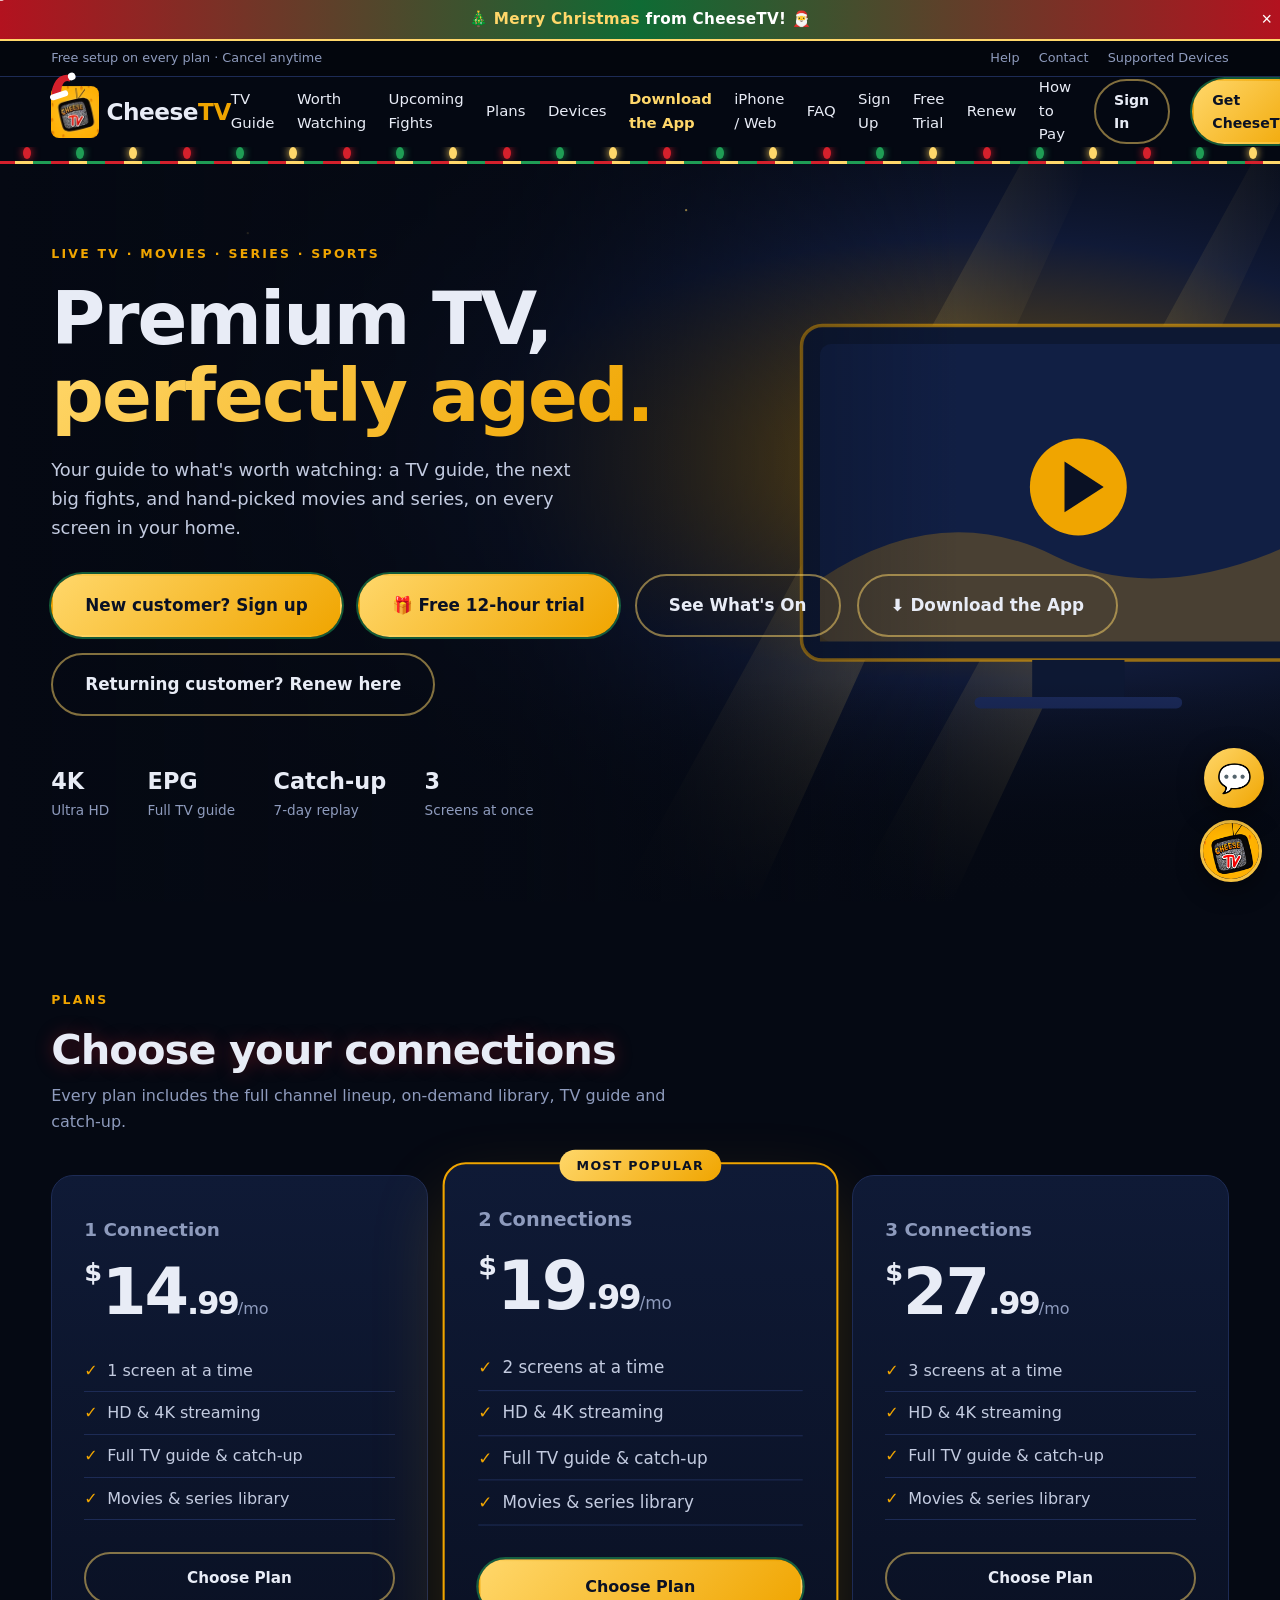
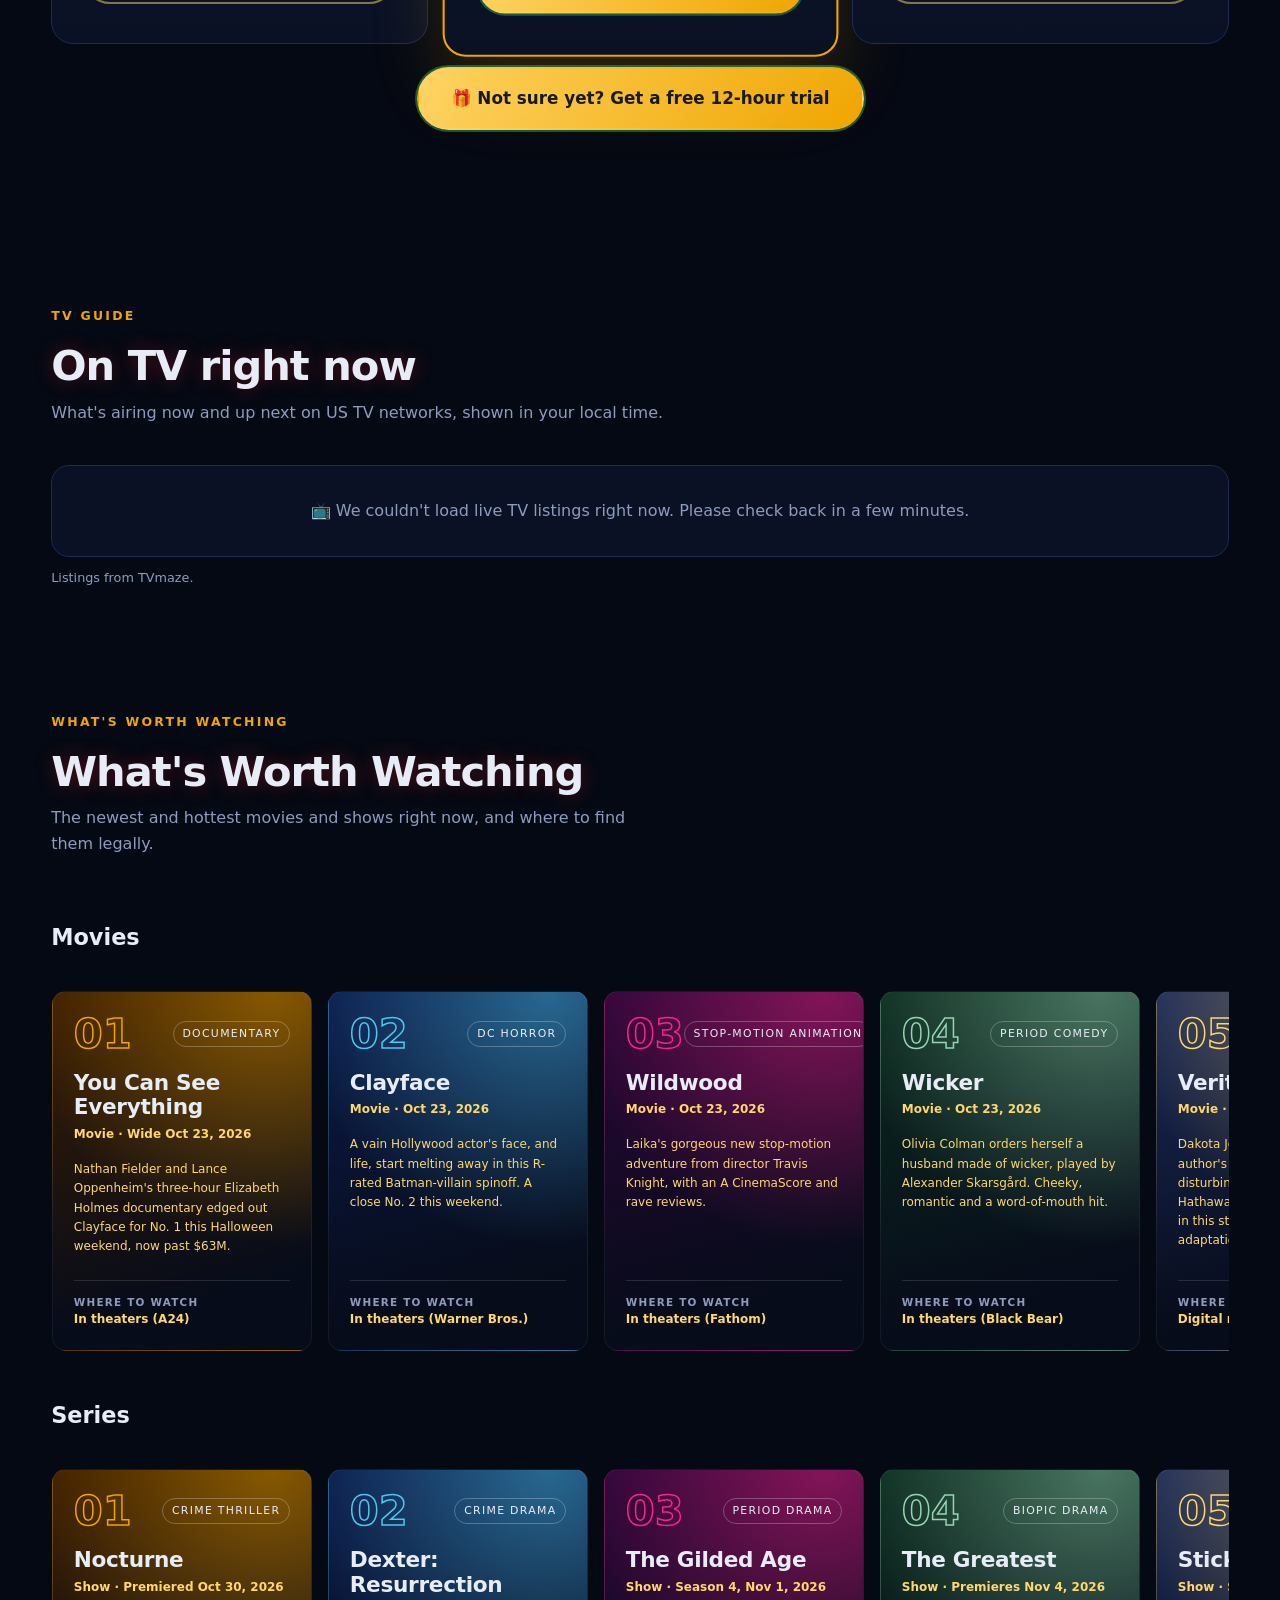
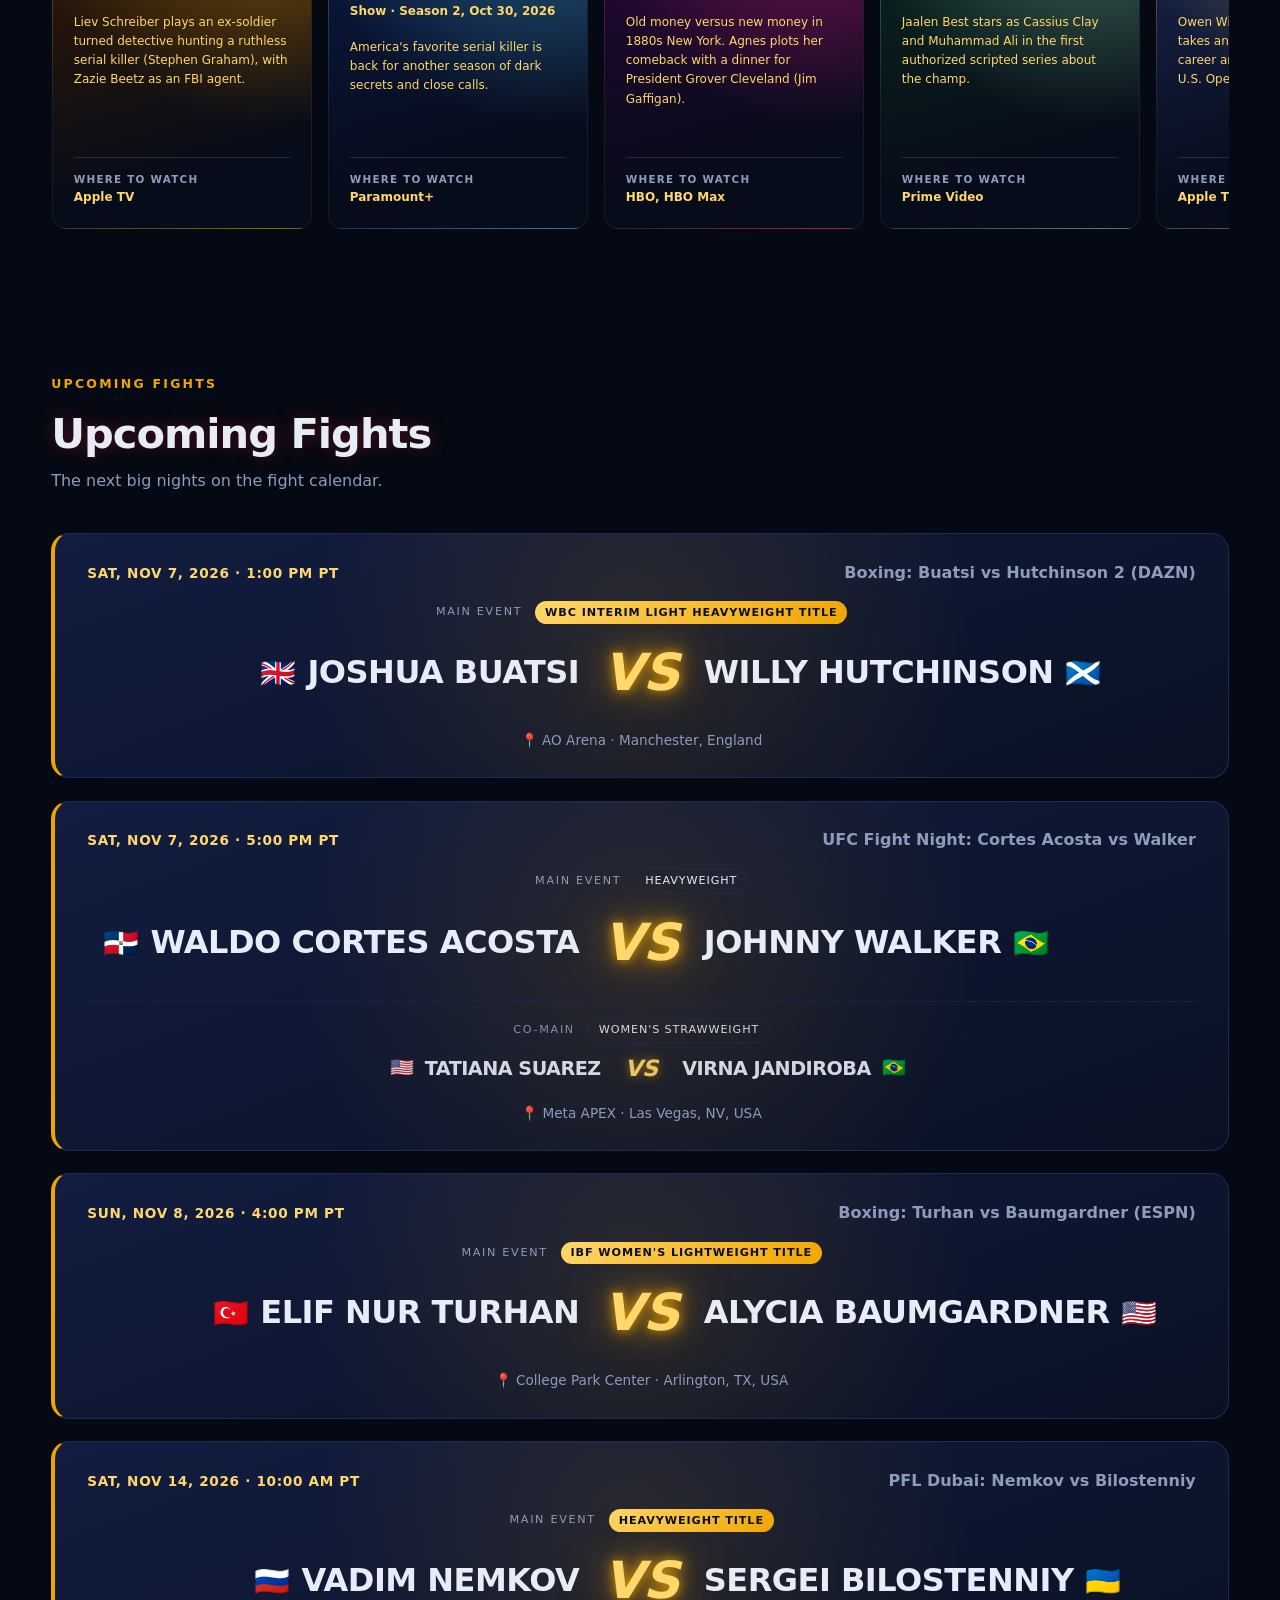
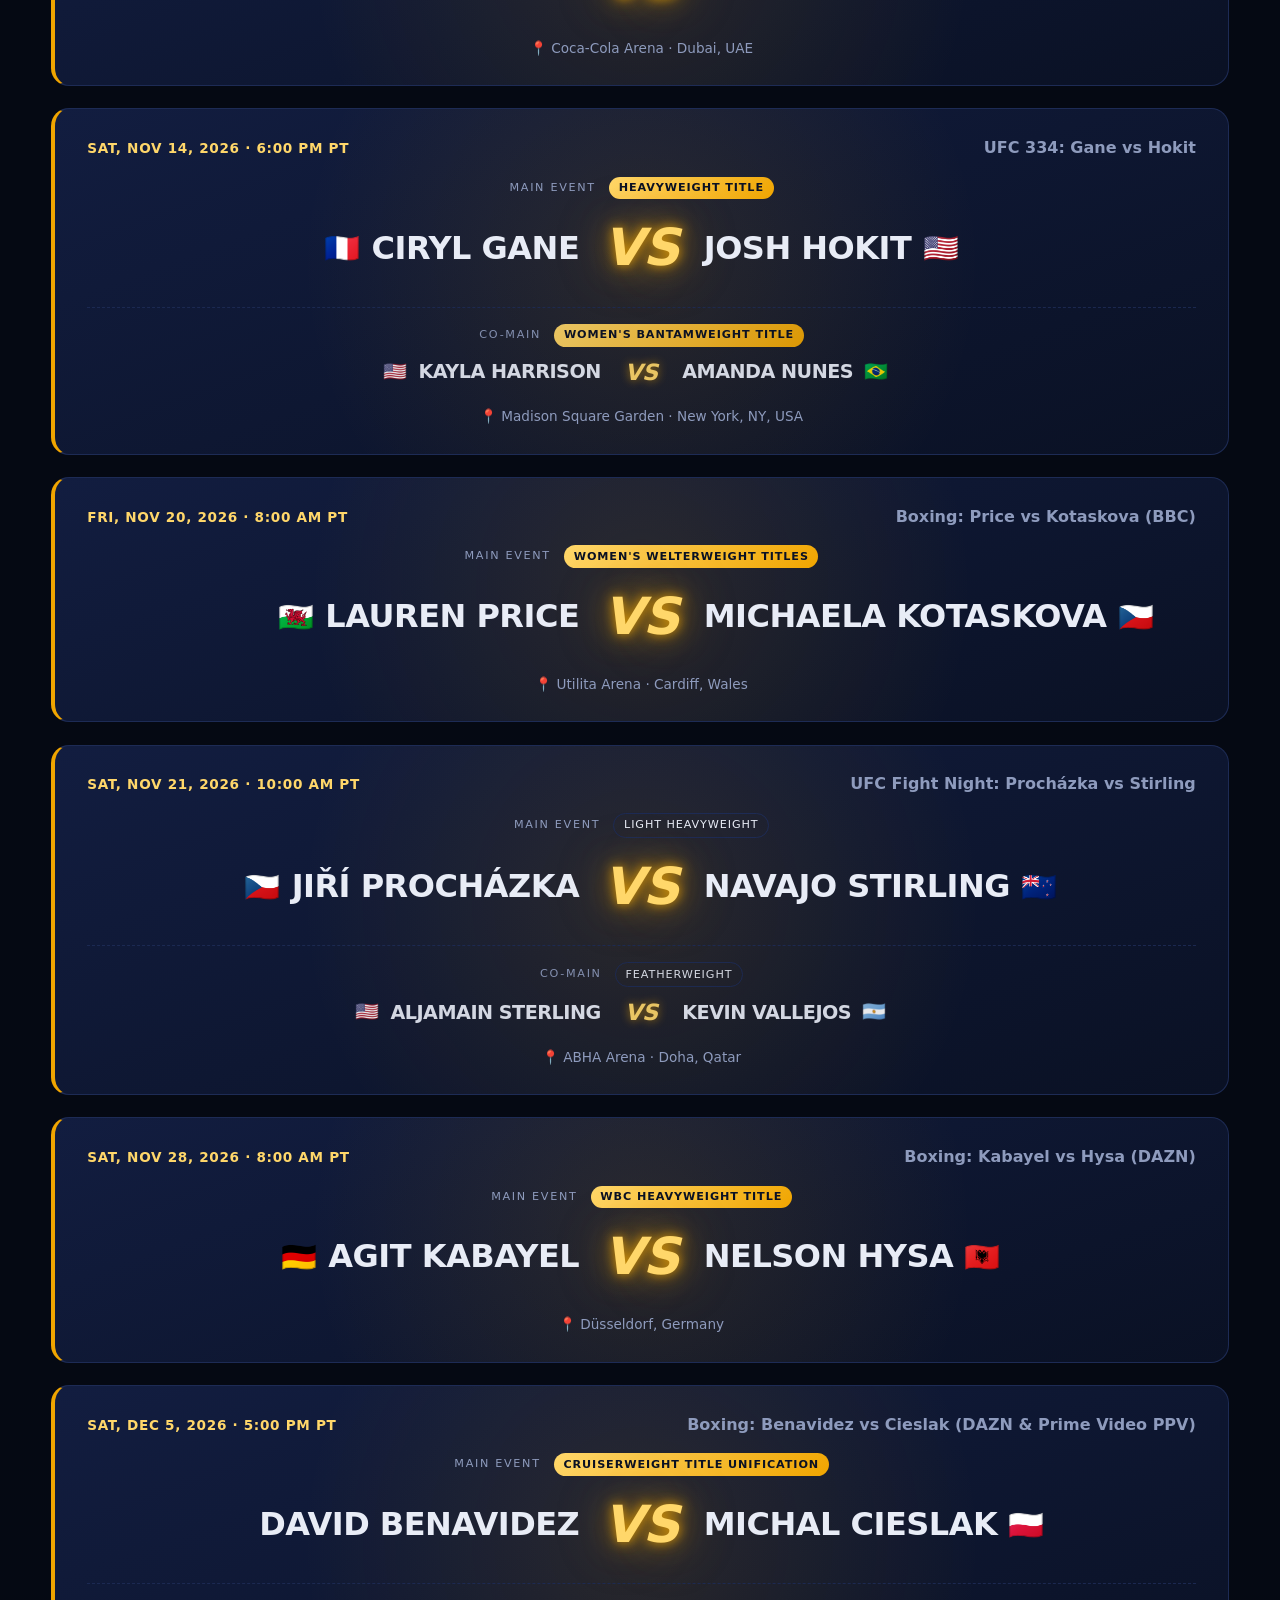
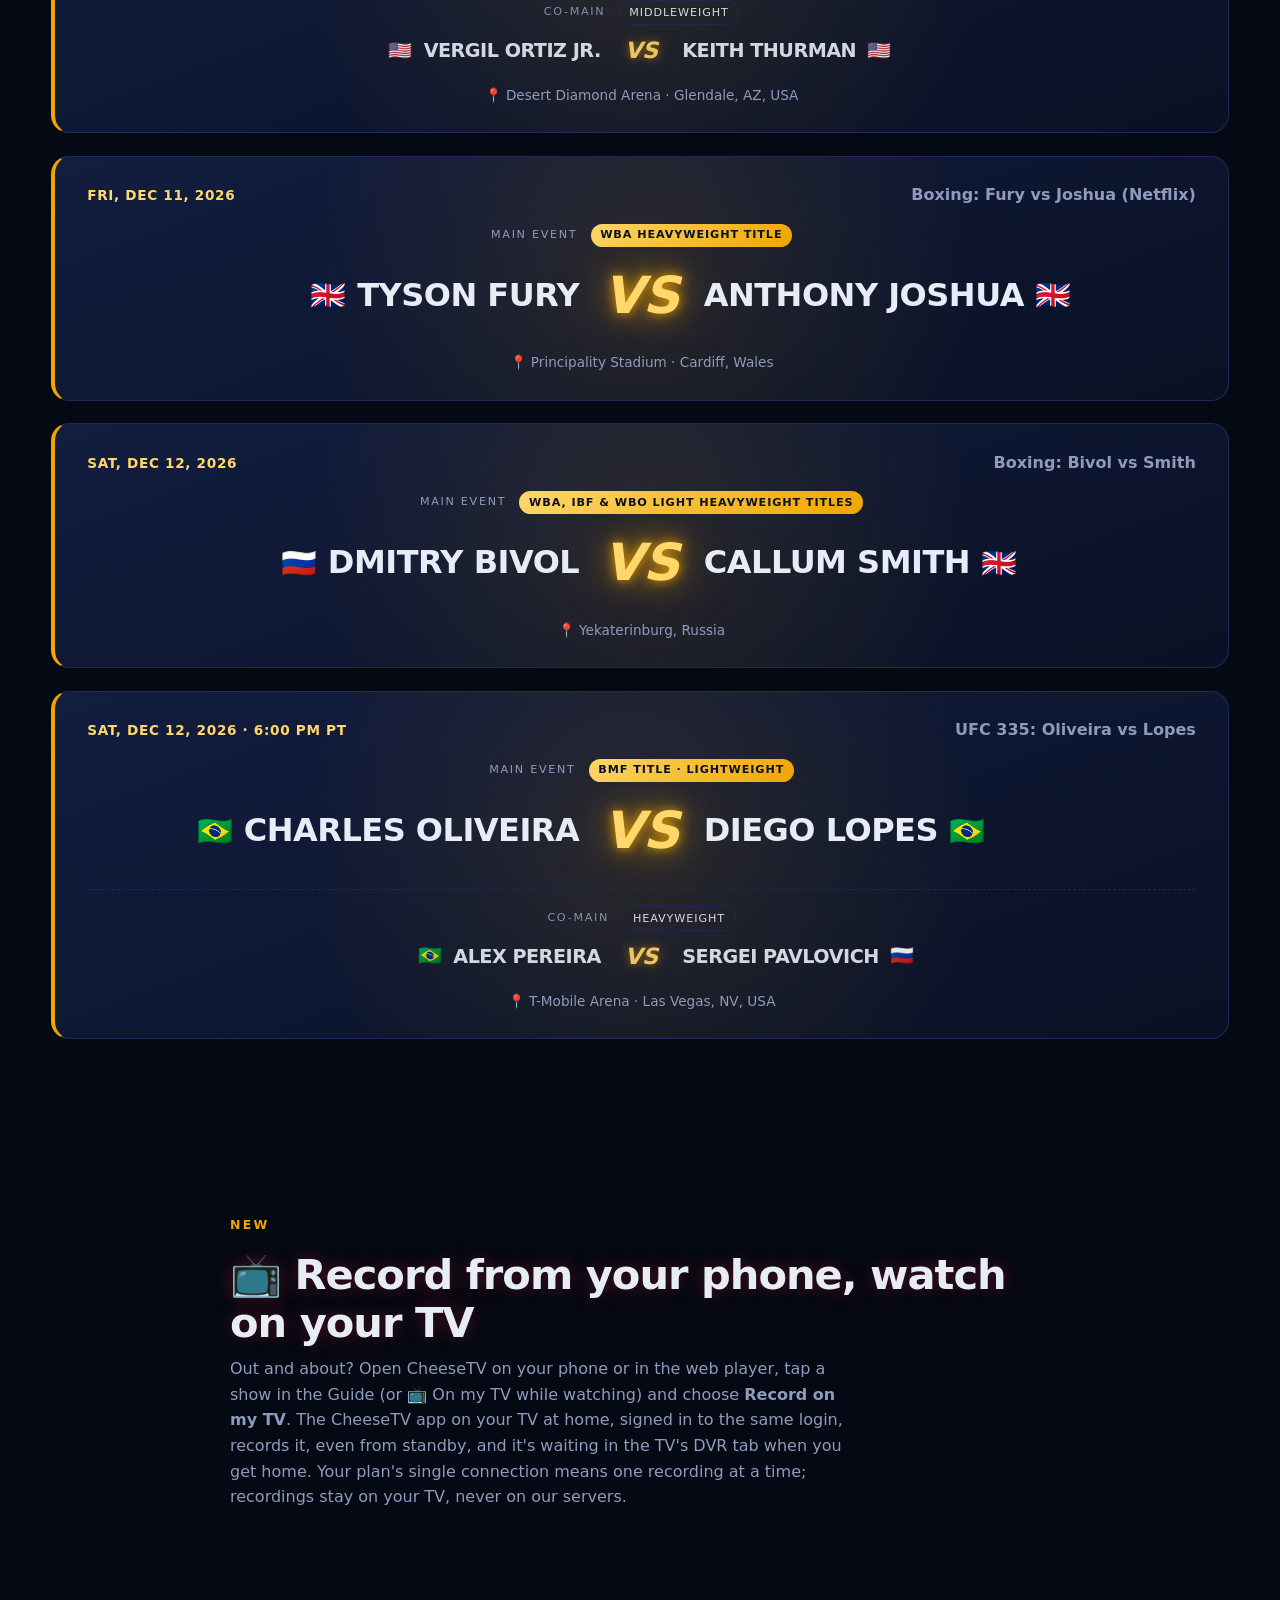
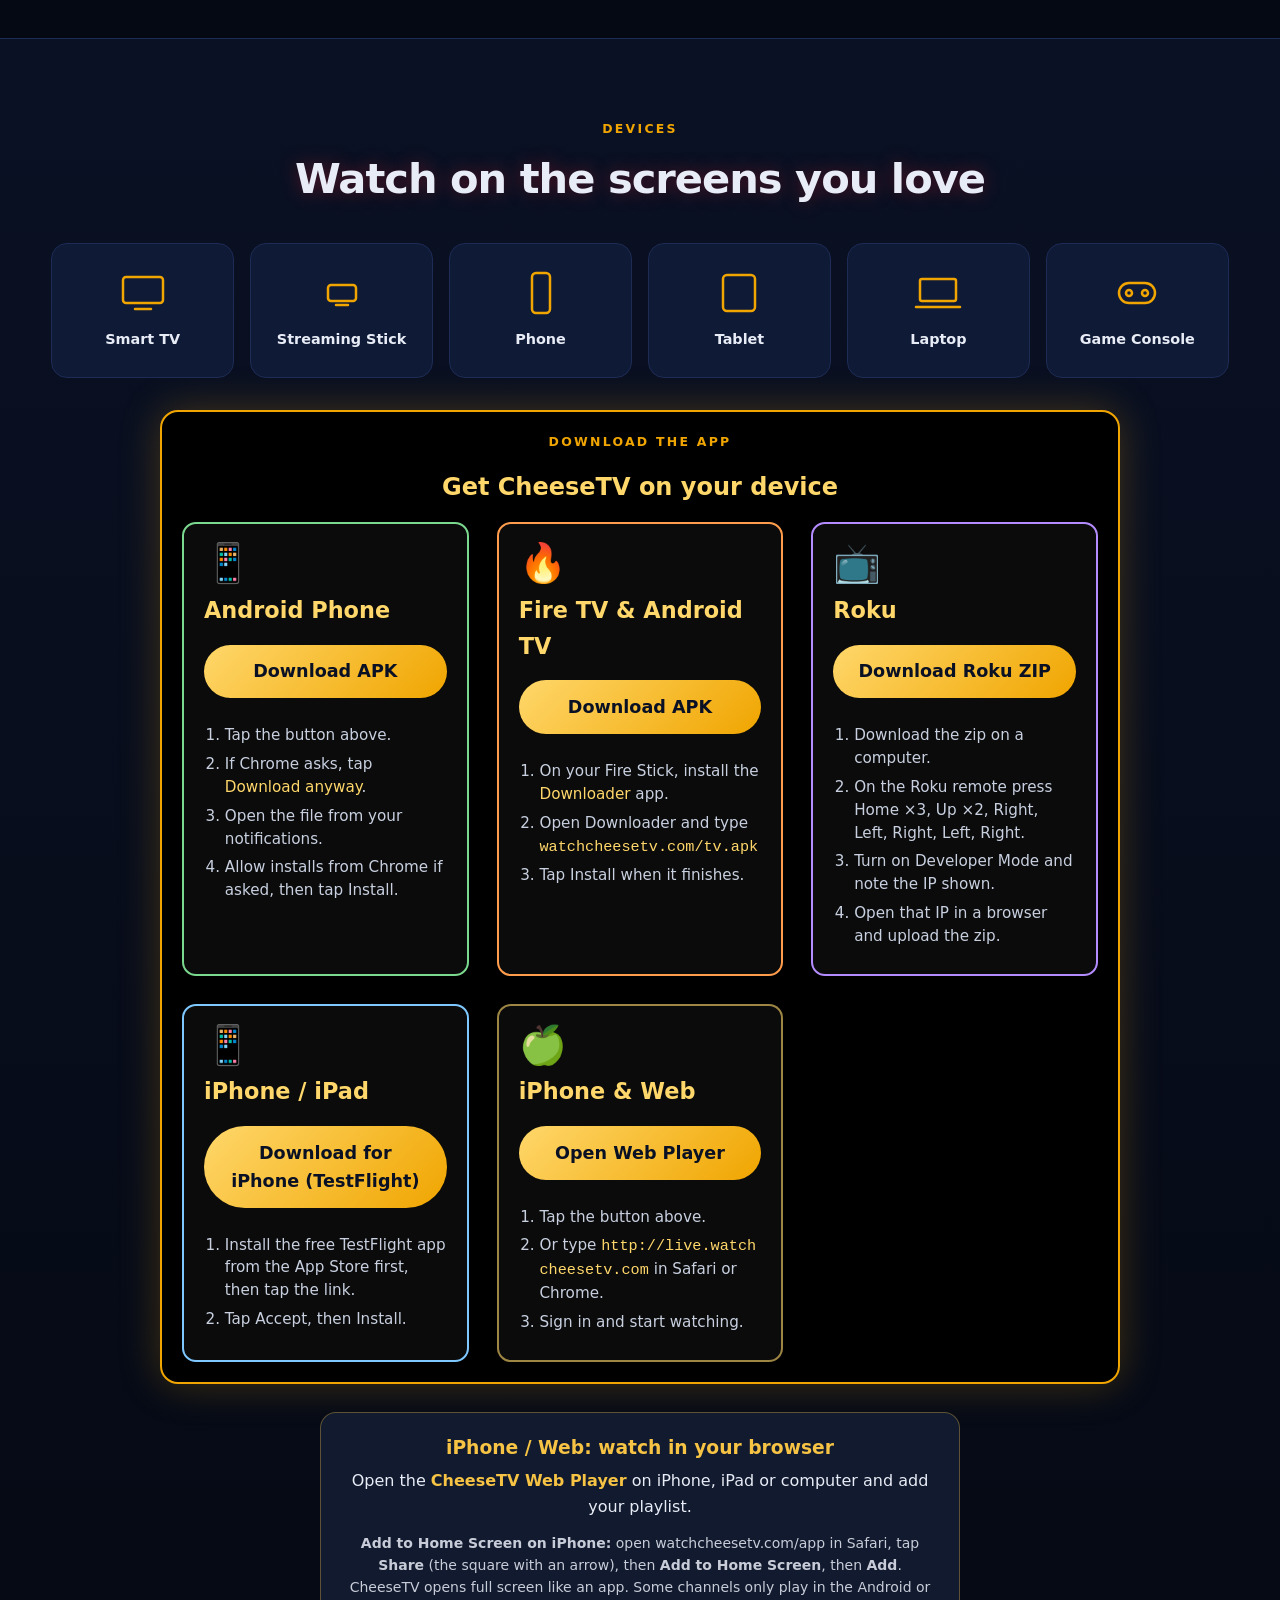
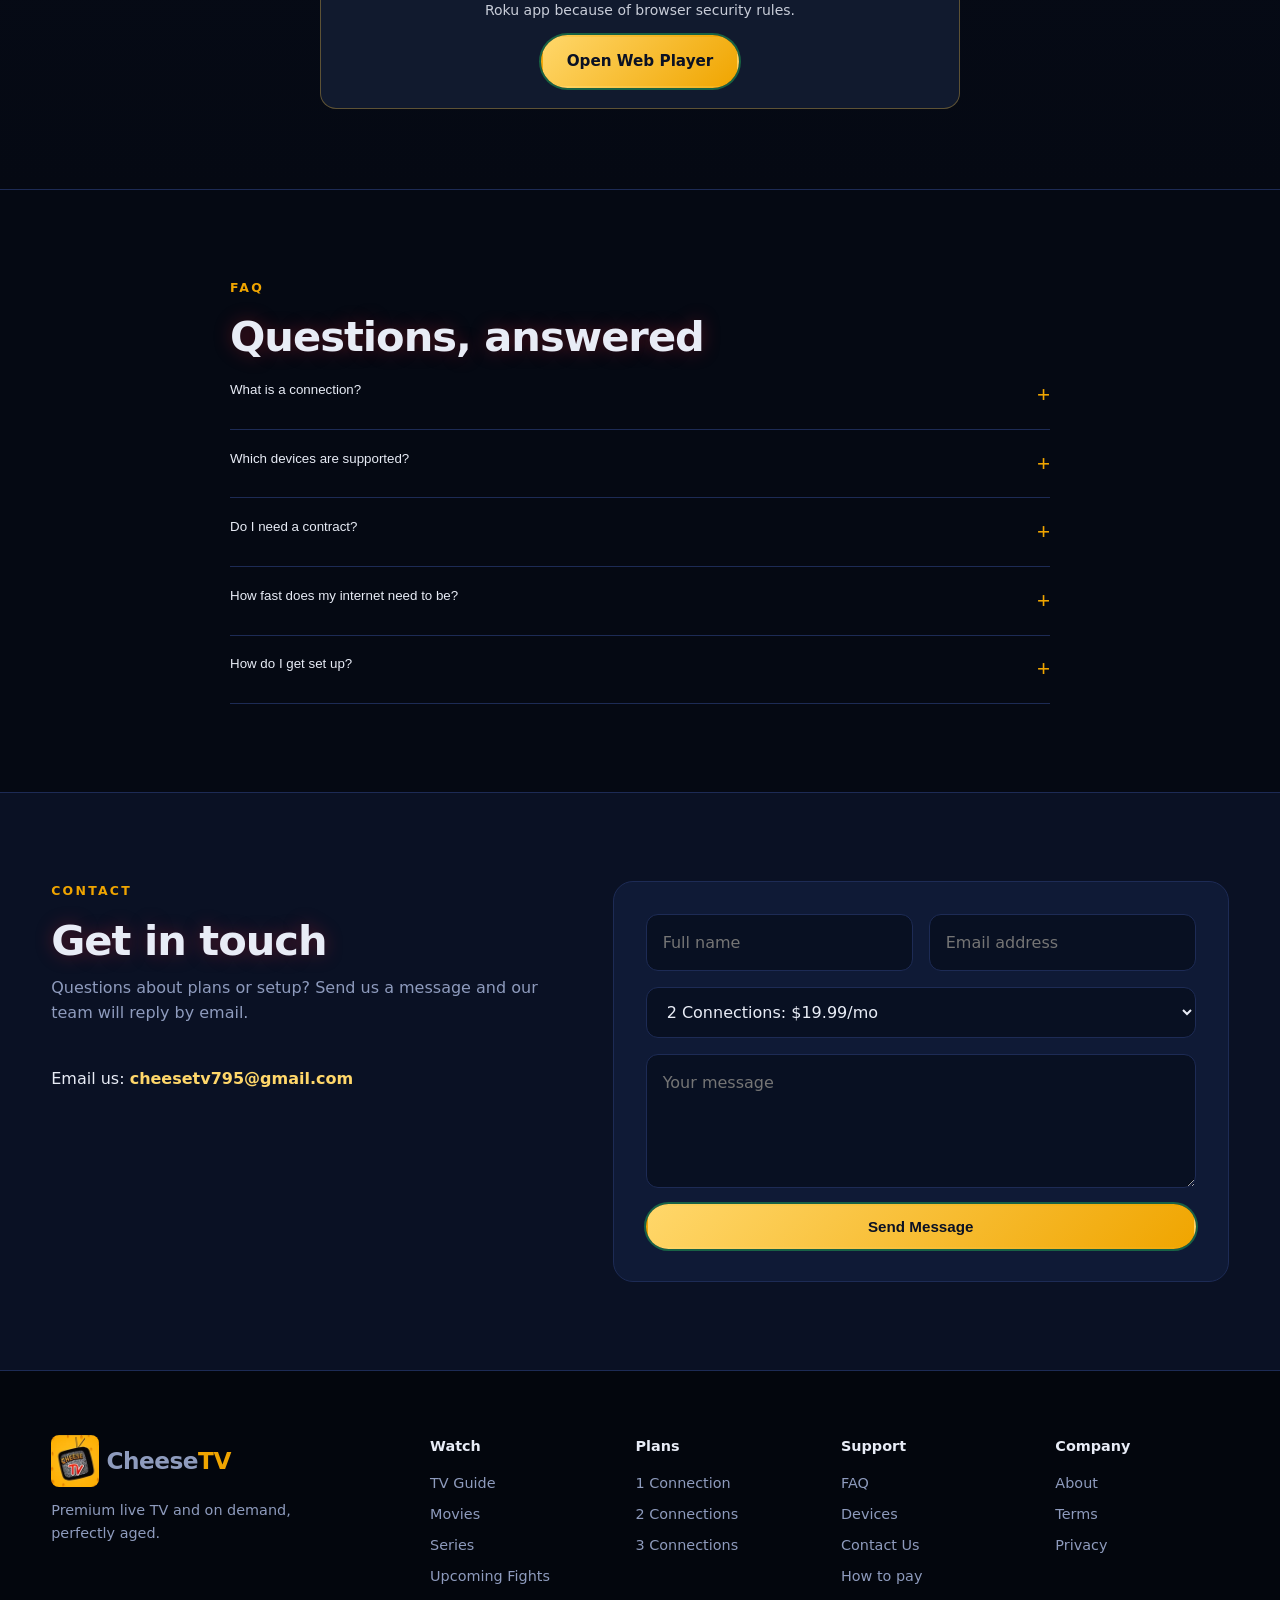
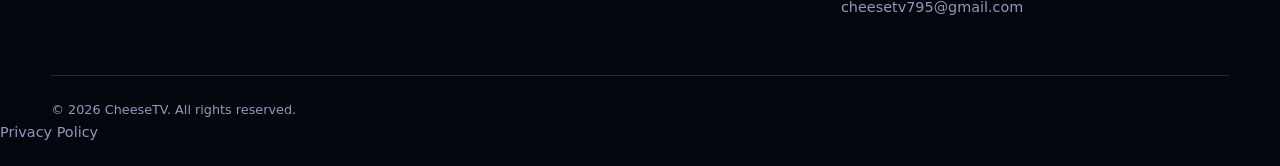
==== index.html @ fd1c346c "Android 1.1.37 (vc42): built-in VLC fallback player for formats ExoPlayer can't decode (MKV/AVI/HEVC" ====
<!DOCTYPE html>
<html lang="en"><head><meta charset="UTF-8"><meta name="viewport" content="width=device-width,initial-scale=1">
<title>CheeseTV — Premium Live TV &amp; On Demand</title><meta name="description" content="CheeseTV: premium live channels, movies, series and sports on every screen.">
<link rel="stylesheet" href="styles.css?v=20261101b"><link rel="stylesheet" href="assets/christmas.css?v=20261101b"><link rel="manifest" href="/manifest.webmanifest"><meta name="theme-color" content="#0a1124"><link rel="icon" type="image/png" sizes="32x32" href="/icons/favicon-32.png"><link rel="icon" type="image/png" sizes="192x192" href="/icons/icon-192.png"><link rel="apple-touch-icon" href="/icons/apple-touch-icon.png"><meta name="apple-mobile-web-app-capable" content="yes"><style id="dl-critical">#download.dl{display:block;margin:32px auto 0;max-width:960px;background:#000;border:2px solid #f0a500;border-radius:18px;padding:20px;text-align:center}#download h3{color:#ffd76a;margin:0 0 16px}#download .dl-grid{display:grid;grid-template-columns:repeat(auto-fit,minmax(220px,1fr));gap:28px}#download .dl-card{display:flex;flex-direction:column;gap:8px;background:#0b0b0b;border:1px solid rgba(255,215,106,.6);border-radius:14px;padding:16px;text-align:left;text-decoration:none;color:#fff}#download .dl-card b{color:#ffd76a;font-size:1.05rem;display:block}#download .dl-card span{display:inline-block;align-self:flex-start;background:linear-gradient(135deg,#ffd76a,#f0a500);color:#0a1124;font-weight:800;padding:.5rem 1.1rem;border-radius:999px}#download .dl-card i{font-style:normal;font-size:2.4rem;line-height:1}#download .dl-card b{font-size:1.4rem!important}#download .dl-card span{font-size:1.1rem;padding:.8rem 1.4rem!important;align-self:stretch!important;text-align:center;margin:6px 0}#download .dl-card ol{margin:4px 0 0;padding-left:1.3rem;color:#c8d0e0;font-size:.95rem;line-height:1.5}#download .dl-card li{display:list-item;margin:6px 0}#download .dl-card em{color:#ffd76a;font-style:normal}#download .dl-card{padding:20px!important;gap:10px!important;border-width:2px!important}#download .dl-card:nth-child(1){border-color:#7bd88f!important}#download .dl-card:nth-child(2){border-color:#ff9d4d!important}#download .dl-card:nth-child(3){border-color:#b48cff!important}#download .dl-card:nth-child(4){border-color:#7ec8ff!important}#download .dl-card code{color:#ffd76a;overflow-wrap:anywhere;word-break:break-all;white-space:normal}#download .dl-card{min-width:0;max-width:100%;box-sizing:border-box;overflow:hidden}#dlToast{position:fixed;left:12px;right:12px;bottom:16px;z-index:9999;background:#111;color:#fff;border:2px solid #f0a500;border-radius:14px;padding:14px 40px 14px 16px;font:15px/1.4 system-ui,sans-serif;box-shadow:0 8px 30px rgba(0,0,0,.6);max-width:520px;margin:0 auto}#dlToast[hidden]{display:none}#dlToast button{position:absolute;top:6px;right:8px;background:none;border:0;color:#ffd76a;font-size:22px}</style></head>
<body>
<div class="util"><div class="wrap util-in"><span>Free setup on every plan · Cancel anytime</span><nav><a href="#faq">Help</a><a href="#contact">Contact</a><a href="#devices">Supported Devices</a></nav></div></div>
<header class="nav"><div class="wrap nav-in">
<a href="#" class="logo" aria-label="CheeseTV home"><picture><source srcset="assets/logo-112.webp" type="image/webp"><img src="assets/logo-112.png" alt="CheeseTV" width="48" height="52" class="logo-img"></picture><b>Cheese<span>TV</span></b></a>
<button class="burger" aria-label="Menu">☰</button>
<nav class="links"><a href="#guide">TV Guide</a><a href="#watch">Worth Watching</a><a href="#fights">Upcoming Fights</a><a href="#plans">Plans</a><a href="#devices">Devices</a><a href="#download" class="dl-nav">Download the App</a><a href="/app/">iPhone / Web</a><a href="#faq">FAQ</a><a href="/signup.html">Sign Up</a><a href="/trial.html">Free Trial</a><a href="/renew.html">Renew</a><a href="/pay.html">How to Pay</a>
<a href="#contact" class="btn ghost sm">Sign In</a><a href="/signup.html" class="btn sm">Get CheeseTV</a></nav></div></header>

<section class="hero">
<svg class="hero-art" viewBox="0 0 1440 640" preserveAspectRatio="xMidYMid slice" aria-hidden="true">
<defs><radialGradient id="g1" cx="70%" cy="40%" r="60%"><stop offset="0" stop-color="#f0a500" stop-opacity=".45"/><stop offset=".5" stop-color="#1b2a5a" stop-opacity=".5"/><stop offset="1" stop-color="#050913" stop-opacity="0"/></radialGradient>
<linearGradient id="beam" x1="0" y1="0" x2="1" y2="0"><stop offset="0" stop-color="#ffd76a" stop-opacity="0"/><stop offset=".5" stop-color="#ffd76a" stop-opacity=".35"/><stop offset="1" stop-color="#ffd76a" stop-opacity="0"/></linearGradient></defs>
<rect width="1440" height="640" fill="#050913"/><rect width="1440" height="640" fill="url(#g1)"/>
<g opacity=".5"><path d="M700 640 L1050 0 L1110 0 L820 640Z" fill="url(#beam)"/><path d="M900 640 L1250 0 L1290 0 L990 640Z" fill="url(#beam)"/></g>
<g transform="translate(860,140)"><rect x="0" y="0" width="480" height="290" rx="18" fill="#0d1833" stroke="#f0a500" stroke-opacity=".6" stroke-width="3"/>
<rect x="16" y="16" width="448" height="258" rx="10" fill="#111f44"/><path d="M16 220 Q120 150 220 200 T464 170 L464 274 L16 274Z" fill="#f0a500" opacity=".25"/>
<circle cx="240" cy="140" r="42" fill="#f0a500"/><path d="M228 118 L262 140 L228 162Z" fill="#0a1124"/><rect x="200" y="290" width="80" height="34" fill="#0d1833"/><rect x="150" y="322" width="180" height="10" rx="5" fill="#1b2a5a"/></g>
<g fill="#ffd76a">
<circle cx="120" cy="80" r="1.5"/><circle cx="380" cy="60" r="1"/><circle cx="560" cy="120" r="1.5"/><circle cx="1380" cy="90" r="1.2"/><circle cx="760" cy="40" r="1"/></g></svg>
<div class="wrap hero-in"><p class="badge">LIVE TV · MOVIES · SERIES · SPORTS</p>
<h1>Premium TV,<br><em>perfectly aged.</em></h1>
<p class="lead">Your guide to what's worth watching: a TV guide, the next big fights, and hand-picked movies and series, on every screen in your home.</p>
<div class="ctas"><a href="/signup.html" class="btn lg">New customer? Sign up</a><a href="/trial.html" class="btn lg">🎁 Free 12-hour trial</a><a href="#guide" class="btn ghost lg">See What's On</a><a href="#download" class="btn ghost lg">⬇ Download the App</a><a href="/renew.html" class="btn ghost lg">Returning customer? Renew here</a></div>
<ul class="stats"><li><b>4K</b>Ultra HD</li><li><b>EPG</b>Full TV guide</li><li><b>Catch-up</b>7-day replay</li><li><b>3</b>Screens at once</li></ul></div></section>

<section id="plans" class="sec wrap"><p class="eyebrow">Plans</p><h2>Choose your connections</h2><p class="sub">Every plan includes the full channel lineup, on-demand library, TV guide and catch-up.</p>
<div class="plans">
<div class="plan"><h3>1 Connection</h3><p class="price"><sup>$</sup>14<span>.99</span><small>/mo</small></p><ul><li>1 screen at a time</li><li>HD &amp; 4K streaming</li><li>Full TV guide &amp; catch-up</li><li>Movies &amp; series library</li></ul><a href="/signup.html" class="btn ghost block">Choose Plan</a></div>
<div class="plan pop"><span class="tag">Most Popular</span><h3>2 Connections</h3><p class="price"><sup>$</sup>19<span>.99</span><small>/mo</small></p><ul><li>2 screens at a time</li><li>HD &amp; 4K streaming</li><li>Full TV guide &amp; catch-up</li><li>Movies &amp; series library</li></ul><a href="/signup.html" class="btn block">Choose Plan</a></div>
<div class="plan"><h3>3 Connections</h3><p class="price"><sup>$</sup>27<span>.99</span><small>/mo</small></p><ul><li>3 screens at a time</li><li>HD &amp; 4K streaming</li><li>Full TV guide &amp; catch-up</li><li>Movies &amp; series library</li></ul><a href="/signup.html" class="btn ghost block">Choose Plan</a></div>
</div><p style="text-align:center;margin-top:1.4rem"><a href="/trial.html" class="btn lg">🎁 Not sure yet? Get a free 12-hour trial</a></p></section>

<section id="guide" class="sec wrap"><p class="eyebrow">TV Guide</p><h2>On TV right now</h2><p class="sub">What's airing now and up next on US TV networks, shown in your local time.</p>
<div class="guide live-guide" id="guideGrid"><p class="lg-fail">Loading live listings…</p></div><p class="lg-note">Listings from TVmaze.</p></section>

<section id="watch" class="sec row-sec"><div class="wrap"><p class="eyebrow">What's Worth Watching</p><h2>What's Worth Watching</h2><p class="sub">The newest and hottest movies and shows right now, and where to find them legally.</p>
<div class="row-head" id="movies"><h3>Movies</h3></div><div class="row" data-row="movies"></div>
<div class="row-head" id="series"><h3>Series</h3></div><div class="row" data-row="series"></div>
</div></section>
<section id="fights" class="sec wrap"><p class="eyebrow">Upcoming Fights</p><h2>Upcoming Fights</h2><p class="sub">The next big nights on the fight calendar.</p><div class="fights"><article class="fight"><div class="f-top"><span class="f-date">Sat, Nov 7, 2026 · 1:00 PM PT</span><h3>Boxing: Buatsi vs Hutchinson 2 (DAZN)</h3></div><div class="main"><p class="lbl">Main Event <span class="wc title">WBC Interim Light Heavyweight Title</span></p><div class="vsrow"><div class="fighter l"><span class="flag">🇬🇧</span><b>Joshua Buatsi</b></div><span class="vs">VS</span><div class="fighter r"><span class="flag">🏴󠁧󠁢󠁳󠁣󠁴󠁿</span><b>Willy Hutchinson</b></div></div></div><p class="f-venue">AO Arena · Manchester, England</p></article><article class="fight"><div class="f-top"><span class="f-date">Sat, Nov 7, 2026 · 5:00 PM PT</span><h3>UFC Fight Night: Cortes Acosta vs Walker</h3></div><div class="main"><p class="lbl">Main Event <span class="wc">Heavyweight</span></p><div class="vsrow"><div class="fighter l"><span class="flag">🇩🇴</span><b>Waldo Cortes Acosta</b></div><span class="vs">VS</span><div class="fighter r"><span class="flag">🇧🇷</span><b>Johnny Walker</b></div></div></div><div class="co"><p class="lbl">Co-Main <span class="wc">Women's Strawweight</span></p><div class="vsrow"><div class="fighter l"><span class="flag">🇺🇸</span><b>Tatiana Suarez</b></div><span class="vs">VS</span><div class="fighter r"><span class="flag">🇧🇷</span><b>Virna Jandiroba</b></div></div></div><p class="f-venue">Meta APEX · Las Vegas, NV, USA</p></article><article class="fight"><div class="f-top"><span class="f-date">Sun, Nov 8, 2026 · 4:00 PM PT</span><h3>Boxing: Turhan vs Baumgardner (ESPN)</h3></div><div class="main"><p class="lbl">Main Event <span class="wc title">IBF Women's Lightweight Title</span></p><div class="vsrow"><div class="fighter l"><span class="flag">🇹🇷</span><b>Elif Nur Turhan</b></div><span class="vs">VS</span><div class="fighter r"><span class="flag">🇺🇸</span><b>Alycia Baumgardner</b></div></div></div><p class="f-venue">College Park Center · Arlington, TX, USA</p></article><article class="fight"><div class="f-top"><span class="f-date">Sat, Nov 14, 2026 · 10:00 AM PT</span><h3>PFL Dubai: Nemkov vs Bilostenniy</h3></div><div class="main"><p class="lbl">Main Event <span class="wc title">Heavyweight Title</span></p><div class="vsrow"><div class="fighter l"><span class="flag">🇷🇺</span><b>Vadim Nemkov</b></div><span class="vs">VS</span><div class="fighter r"><span class="flag">🇺🇦</span><b>Sergei Bilostenniy</b></div></div></div><p class="f-venue">Coca-Cola Arena · Dubai, UAE</p></article><article class="fight"><div class="f-top"><span class="f-date">Sat, Nov 14, 2026 · 6:00 PM PT</span><h3>UFC 334: Gane vs Hokit</h3></div><div class="main"><p class="lbl">Main Event <span class="wc title">Heavyweight Title</span></p><div class="vsrow"><div class="fighter l"><span class="flag">🇫🇷</span><b>Ciryl Gane</b></div><span class="vs">VS</span><div class="fighter r"><span class="flag">🇺🇸</span><b>Josh Hokit</b></div></div></div><div class="co"><p class="lbl">Co-Main <span class="wc title">Women's Bantamweight Title</span></p><div class="vsrow"><div class="fighter l"><span class="flag">🇺🇸</span><b>Kayla Harrison</b></div><span class="vs">VS</span><div class="fighter r"><span class="flag">🇧🇷</span><b>Amanda Nunes</b></div></div></div><p class="f-venue">Madison Square Garden · New York, NY, USA</p></article><article class="fight"><div class="f-top"><span class="f-date">Fri, Nov 20, 2026 · 8:00 AM PT</span><h3>Boxing: Price vs Kotaskova (BBC)</h3></div><div class="main"><p class="lbl">Main Event <span class="wc title">Women's Welterweight Titles</span></p><div class="vsrow"><div class="fighter l"><span class="flag">🏴󠁧󠁢󠁷󠁬󠁳󠁿</span><b>Lauren Price</b></div><span class="vs">VS</span><div class="fighter r"><span class="flag">🇨🇿</span><b>Michaela Kotaskova</b></div></div></div><p class="f-venue">Utilita Arena · Cardiff, Wales</p></article><article class="fight"><div class="f-top"><span class="f-date">Sat, Nov 21, 2026 · 10:00 AM PT</span><h3>UFC Fight Night: Procházka vs Stirling</h3></div><div class="main"><p class="lbl">Main Event <span class="wc">Light Heavyweight</span></p><div class="vsrow"><div class="fighter l"><span class="flag">🇨🇿</span><b>Jiří Procházka</b></div><span class="vs">VS</span><div class="fighter r"><span class="flag">🇳🇿</span><b>Navajo Stirling</b></div></div></div><div class="co"><p class="lbl">Co-Main <span class="wc">Featherweight</span></p><div class="vsrow"><div class="fighter l"><span class="flag">🇺🇸</span><b>Aljamain Sterling</b></div><span class="vs">VS</span><div class="fighter r"><span class="flag">🇦🇷</span><b>Kevin Vallejos</b></div></div></div><p class="f-venue">ABHA Arena · Doha, Qatar</p></article><article class="fight"><div class="f-top"><span class="f-date">Sat, Nov 28, 2026 · 8:00 AM PT</span><h3>Boxing: Kabayel vs Hysa (DAZN)</h3></div><div class="main"><p class="lbl">Main Event <span class="wc title">WBC Heavyweight Title</span></p><div class="vsrow"><div class="fighter l"><span class="flag">🇩🇪</span><b>Agit Kabayel</b></div><span class="vs">VS</span><div class="fighter r"><span class="flag">🇦🇱</span><b>Nelson Hysa</b></div></div></div><p class="f-venue">Düsseldorf, Germany</p></article><article class="fight"><div class="f-top"><span class="f-date">Sat, Dec 5, 2026 · 5:00 PM PT</span><h3>Boxing: Benavidez vs Cieslak (DAZN &amp; Prime Video PPV)</h3></div><div class="main"><p class="lbl">Main Event <span class="wc title">Cruiserweight Title Unification</span></p><div class="vsrow"><div class="fighter l"><b>David Benavidez</b></div><span class="vs">VS</span><div class="fighter r"><span class="flag">🇵🇱</span><b>Michal Cieslak</b></div></div></div><div class="co"><p class="lbl">Co-Main <span class="wc">Middleweight</span></p><div class="vsrow"><div class="fighter l"><span class="flag">🇺🇸</span><b>Vergil Ortiz Jr.</b></div><span class="vs">VS</span><div class="fighter r"><span class="flag">🇺🇸</span><b>Keith Thurman</b></div></div></div><p class="f-venue">Desert Diamond Arena · Glendale, AZ, USA</p></article><article class="fight"><div class="f-top"><span class="f-date">Fri, Dec 11, 2026</span><h3>Boxing: Fury vs Joshua (Netflix)</h3></div><div class="main"><p class="lbl">Main Event <span class="wc title">WBA Heavyweight Title</span></p><div class="vsrow"><div class="fighter l"><span class="flag">🇬🇧</span><b>Tyson Fury</b></div><span class="vs">VS</span><div class="fighter r"><span class="flag">🇬🇧</span><b>Anthony Joshua</b></div></div></div><p class="f-venue">Principality Stadium · Cardiff, Wales</p></article><article class="fight"><div class="f-top"><span class="f-date">Sat, Dec 12, 2026</span><h3>Boxing: Bivol vs Smith</h3></div><div class="main"><p class="lbl">Main Event <span class="wc title">WBA, IBF &amp; WBO Light Heavyweight Titles</span></p><div class="vsrow"><div class="fighter l"><span class="flag">🇷🇺</span><b>Dmitry Bivol</b></div><span class="vs">VS</span><div class="fighter r"><span class="flag">🇬🇧</span><b>Callum Smith</b></div></div></div><p class="f-venue">Yekaterinburg, Russia</p></article><article class="fight"><div class="f-top"><span class="f-date">Sat, Dec 12, 2026 · 6:00 PM PT</span><h3>UFC 335: Oliveira vs Lopes</h3></div><div class="main"><p class="lbl">Main Event <span class="wc title">BMF Title · Lightweight</span></p><div class="vsrow"><div class="fighter l"><span class="flag">🇧🇷</span><b>Charles Oliveira</b></div><span class="vs">VS</span><div class="fighter r"><span class="flag">🇧🇷</span><b>Diego Lopes</b></div></div></div><div class="co"><p class="lbl">Co-Main <span class="wc">Heavyweight</span></p><div class="vsrow"><div class="fighter l"><span class="flag">🇧🇷</span><b>Alex Pereira</b></div><span class="vs">VS</span><div class="fighter r"><span class="flag">🇷🇺</span><b>Sergei Pavlovich</b></div></div></div><p class="f-venue">T-Mobile Arena · Las Vegas, NV, USA</p></article></div></section>

<section id="record-tv" class="sec wrap narrow"><p class="eyebrow">New</p><h2>📺 Record from your phone, watch on your TV</h2><p class="sub">Out and about? Open CheeseTV on your phone or in the <a href="/app/">web player</a>, tap a show in the Guide (or 📺 On my TV while watching) and choose <b>Record on my TV</b>. The CheeseTV app on your TV at home, signed in to the same login, records it, even from standby, and it's waiting in the TV's DVR tab when you get home. Your plan's single connection means one recording at a time; recordings stay on your TV, never on our servers.</p></section>
<section id="devices" class="devices"><div class="wrap"><p class="eyebrow">Devices</p><h2>Watch on the screens you love</h2>
<div class="dev-strip"><div><svg viewBox="0 0 48 48"><rect x="4" y="8" width="40" height="26" rx="3"/><path d="M16 40h16"/></svg>Smart TV</div><div><svg viewBox="0 0 48 48"><rect x="10" y="16" width="28" height="16" rx="3"/><path d="M18 36h12"/></svg>Streaming Stick</div><div><svg viewBox="0 0 48 48"><rect x="15" y="4" width="18" height="40" rx="4"/></svg>Phone</div><div><svg viewBox="0 0 48 48"><rect x="8" y="6" width="32" height="36" rx="4"/></svg>Tablet</div><div><svg viewBox="0 0 48 48"><rect x="6" y="10" width="36" height="22" rx="2"/><path d="M2 38h44"/></svg>Laptop</div><div><svg viewBox="0 0 48 48"><rect x="6" y="14" width="36" height="20" rx="10"/><circle cx="16" cy="24" r="3"/><circle cx="32" cy="24" r="3"/></svg>Game Console</div></div><div id="download" class="dl"><p class="eyebrow">Download the App</p><h3>Get CheeseTV on your device</h3><div class="dl-grid">
<a class="dl-card" href="/cheesetv-player.apk" download><i>📱</i><b>Android Phone</b><span>Download APK</span><ol><li>Tap the button above.</li><li>If Chrome asks, tap <em>Download anyway</em>.</li><li>Open the file from your notifications.</li><li>Allow installs from Chrome if asked, then tap Install.</li></ol></a>
<a class="dl-card" href="/tv.apk" download><i>🔥</i><b>Fire TV &amp; Android TV</b><span>Download APK</span><ol><li>On your Fire Stick, install the <em>Downloader</em> app.</li><li>Open Downloader and type <code>watchcheesetv.com/tv.apk</code></li><li>Tap Install when it finishes.</li></ol></a>
<a class="dl-card" href="/cheesetv-roku.zip" download><i>📺</i><b>Roku</b><span>Download Roku ZIP</span><ol><li>Download the zip on a computer.</li><li>On the Roku remote press Home ×3, Up ×2, Right, Left, Right, Left, Right.</li><li>Turn on Developer Mode and note the IP shown.</li><li>Open that IP in a browser and upload the zip.</li></ol></a>
<a class="dl-card" href="https://testflight.apple.com/join/nHDpEhwu" target="_blank" rel="noopener"><i>📱</i><b>iPhone / iPad</b><span>Download for iPhone (TestFlight)</span><ol><li>Install the free TestFlight app from the App Store first, then tap the link.</li><li>Tap Accept, then Install.</li></ol></a>
<a class="dl-card" href="http://live.watchcheesetv.com"><i>🍏</i><b>iPhone &amp; Web</b><span>Open Web Player</span><ol><li>Tap the button above.</li><li>Or type <code>http://live.watchcheesetv.com</code> in Safari or Chrome.</li><li>Sign in and start watching.</li></ol></a>

</div></div><div class="webapp" style="margin:28px auto 0;max-width:640px;background:#111a2e;border:1px solid #f6c34455;border-radius:16px;padding:20px;text-align:center"><h3 style="margin:0 0 6px;color:#f6c344">iPhone / Web: watch in your browser</h3><p style="margin:0 0 12px">Open the <a href="/app/" style="color:#f6c344;font-weight:700">CheeseTV Web Player</a> on iPhone, iPad or computer and add your playlist.</p><p style="margin:0 0 14px;font-size:14px;opacity:.85"><b>Add to Home Screen on iPhone:</b> open watchcheesetv.com/app in Safari, tap <b>Share</b> (the square with an arrow), then <b>Add to Home Screen</b>, then <b>Add</b>. CheeseTV opens full screen like an app. Some channels only play in the Android or Roku app because of browser security rules.</p><a href="/app/" class="btn">Open Web Player</a></div></div></section>

<section id="faq" class="sec wrap narrow"><p class="eyebrow">FAQ</p><h2>Questions, answered</h2>
<div class="acc"><button>What is a connection?</button><div><p>A connection is one screen streaming at a time. Choose 2 or 3 connections to watch on multiple screens at once.</p></div></div>
<div class="acc"><button>Which devices are supported?</button><div><p>Smart TVs, streaming sticks, phones, tablets, computers and game consoles.</p></div></div>
<div class="acc"><button>Do I need a contract?</button><div><p>No. Plans are month-to-month and you can cancel anytime.</p></div></div>
<div class="acc"><button>How fast does my internet need to be?</button><div><p>We recommend at least 100 Mbps internet for the smoothest HD and 4K streaming, especially with multiple connections.</p></div></div>
<div class="acc"><button>How do I get set up?</button><div><p>Pick a plan, and our team will send you simple setup steps for your devices.</p></div></div></section>

<section id="contact" class="sec contact"><div class="wrap c-in"><div><p class="eyebrow">Contact</p><h2>Get in touch</h2><p class="sub">Questions about plans or setup? Send us a message and our team will reply by email.</p><p class="c-mail">Email us: <a href="mailto:cheesetv795@gmail.com">cheesetv795@gmail.com</a></p></div>
<form id="form" action="https://formsubmit.co/cheesetv795@gmail.com" method="POST"><input type="hidden" name="_subject" value="New CheeseTV contact message"><input type="hidden" name="_template" value="table"><input type="hidden" name="_next" value="https://watchcheesetv.com/#contact-thanks"><p class="ok" id="thanks" hidden>Thanks! Your message was sent. We'll be in touch soon.</p><div class="two"><input name="name" required placeholder="Full name"><input name="email" required type="email" placeholder="Email address"></div>
<select name="plan"><option>1 Connection: $14.99/mo</option><option selected>2 Connections: $19.99/mo</option><option>3 Connections: $27.99/mo</option><option>Just a question</option></select>
<textarea name="message" rows="4" required placeholder="Your message"></textarea><button type="submit" class="btn block">Send Message</button></form></div></section>

<footer class="foot"><div class="wrap f-grid">
<div><a href="#" class="logo"><picture><source srcset="assets/logo-112.webp" type="image/webp"><img src="assets/logo-112.png" alt="CheeseTV" width="48" height="52" class="logo-img"></picture><b>Cheese<span>TV</span></b></a><p>Premium live TV and on demand, perfectly aged.</p></div>
<div><h4>Watch</h4><a href="#guide">TV Guide</a><a href="#movies">Movies</a><a href="#series">Series</a><a href="#fights">Upcoming Fights</a></div>
<div><h4>Plans</h4><a href="#plans">1 Connection</a><a href="#plans">2 Connections</a><a href="#plans">3 Connections</a></div>
<div><h4>Support</h4><a href="#faq">FAQ</a><a href="#devices">Devices</a><a href="#contact">Contact Us</a><a href="/pay.html">How to pay</a><a href="mailto:cheesetv795@gmail.com">cheesetv795@gmail.com</a></div>
<div><h4>Company</h4><a href="#">About</a><a href="#">Terms</a><a href="#">Privacy</a></div>
</div><div class="wrap f-bot">© <span id="yr"></span> CheeseTV. All rights reserved.</div><p><a href="/privacy.html">Privacy Policy</a></p></footer>
<div class="fab" id="fab"><div class="fab-menu" id="fabMenu" hidden><a href="http://live.watchcheesetv.com/">&#9654;&#65039; Watch now</a><a href="#contact">&#9993;&#65039; Contact form</a><a href="mailto:cheesetv795@gmail.com">&#128231; Email support</a><a href="#top" id="fabTop">&#11014;&#65039; Back to top</a></div><button class="fab-btn" id="fabBtn" aria-label="Watch CheeseTV now" aria-expanded="false"><img src="/assets/logo-112.png" alt="CheeseTV"></button></div>
<script>(function(){var b=document.getElementById('fabBtn'),m=document.getElementById('fabMenu');b.onclick=function(e){e.stopPropagation();location.href='http://live.watchcheesetv.com/'};document.addEventListener('click',function(){m.hidden=true;b.setAttribute('aria-expanded','false')});document.getElementById('fabTop').onclick=function(e){e.preventDefault();window.scrollTo({top:0,behavior:'smooth'})};})();</script>
<div id="dlToast" role="status" aria-live="polite" hidden><button aria-label="Close" onclick="this.parentNode.hidden=true">×</button><span></span></div>
<script>(function(){var t=document.getElementById('dlToast'),tm;document.querySelectorAll('#download a.dl-card[download]').forEach(function(a){a.addEventListener('click',function(){var mb=/roku/.test(a.href)?'':' (63 MB)';t.querySelector('span').textContent='Downloading CheeseTV'+mb+'… If Chrome asks, tap Download anyway. Then open it from your notifications or Chrome ⋮ › Downloads.';t.hidden=false;clearTimeout(tm);tm=setTimeout(function(){t.hidden=true},15000)})})})();</script>
<script src="script.js?v=20261101b"></script><script src="assets/christmas.js?v=20261101b" defer></script><script src="assets/chatbot.js?v=20261028t" defer></script>
<script src="/assets/visit.js" defer></script></body></html>
---- styles.css ----
:root{--bg:#050913;--bg2:#0a1124;--card:#0f1a36;--line:#1d2b55;--gold:#f0a500;--gold2:#ffd76a;--tx:#e8ecf6;--mut:#8e9bbd}
*{box-sizing:border-box;margin:0;padding:0}html{scroll-behavior:smooth}
body{font-family:Inter,system-ui,-apple-system,Segoe UI,Roboto,sans-serif;background:var(--bg);color:var(--tx);line-height:1.6}
a{color:inherit;text-decoration:none}.wrap{width:min(1200px,92%);margin:auto}.narrow{max-width:820px}
.util{background:#03060d;border-bottom:1px solid var(--line);font-size:.8rem;color:var(--mut)}.util-in{display:flex;justify-content:space-between;padding:.45rem 0}.util nav a{margin-left:1.2rem}.util a:hover{color:var(--gold2)}
.nav{position:sticky;top:0;z-index:50;background:rgba(5,9,19,.88);backdrop-filter:blur(12px);border-bottom:1px solid var(--line)}
.nav-in{display:flex;align-items:center;justify-content:space-between;height:70px}
.logo{display:flex;align-items:center;gap:.5rem;font-size:1.45rem;font-weight:800;letter-spacing:-.5px}.logo span{color:var(--gold)}
.links{display:flex;align-items:center;gap:1.4rem;font-size:.93rem;font-weight:500}.links>a:not(.btn):hover{color:var(--gold2)}
.burger{display:none;background:none;border:0;color:var(--tx);font-size:1.6rem;cursor:pointer}
.btn{display:inline-block;background:linear-gradient(135deg,var(--gold2),var(--gold));color:#0a1124;font-weight:700;padding:.75rem 1.5rem;border-radius:999px;border:2px solid transparent;cursor:pointer;transition:.25s;font-size:.95rem}
.btn:hover{transform:translateY(-2px);box-shadow:0 10px 30px rgba(240,165,0,.35)}
.btn.ghost{background:transparent;color:var(--tx);border-color:rgba(255,215,106,.5)}.btn.ghost:hover{border-color:var(--gold2);color:var(--gold2)}
.btn.sm{padding:.5rem 1.15rem;font-size:.88rem}.btn.lg{padding:1rem 2rem;font-size:1.05rem}.btn.block{display:block;width:100%;text-align:center}
.hero{position:relative;min-height:640px;display:flex;align-items:center;overflow:hidden}
.hero-art{position:absolute;inset:0;width:100%;height:100%}
.hero::after{content:"";position:absolute;inset:0;background:linear-gradient(90deg,var(--bg) 0%,rgba(5,9,19,.75) 40%,transparent 75%),linear-gradient(0deg,var(--bg),transparent 30%)}
.hero-in{position:relative;z-index:2;padding:5rem 0}
.badge,.eyebrow{color:var(--gold);font-weight:700;letter-spacing:.18em;font-size:.78rem;text-transform:uppercase;margin-bottom:1rem}
h1{font-size:clamp(2.6rem,6vw,4.6rem);line-height:1.05;letter-spacing:-2px;font-weight:800}h1 em{font-style:normal;background:linear-gradient(135deg,var(--gold2),var(--gold));-webkit-background-clip:text;background-clip:text;color:transparent}
.lead{max-width:540px;color:#c3cbe0;font-size:1.12rem;margin:1.4rem 0 2rem}.ctas{display:flex;gap:1rem;flex-wrap:wrap}
.stats{list-style:none;display:flex;gap:2.4rem;margin-top:3rem;flex-wrap:wrap;color:var(--mut);font-size:.85rem}.stats b{display:block;color:var(--tx);font-size:1.4rem}
.sec{padding:5.5rem 0}h2{font-size:clamp(1.8rem,3.5vw,2.6rem);letter-spacing:-1px;line-height:1.15}.sub{color:var(--mut);margin:.6rem 0 2.5rem;max-width:620px}
.plans{display:grid;grid-template-columns:repeat(3,1fr);gap:1.5rem;align-items:center}
.plan{background:linear-gradient(180deg,var(--card),var(--bg2));border:1px solid var(--line);border-radius:22px;padding:2.4rem 2rem;position:relative;transition:.3s}
.plan:hover{transform:translateY(-6px);border-color:rgba(240,165,0,.5)}
.plan.pop{border:2px solid var(--gold);transform:scale(1.05);box-shadow:0 30px 70px rgba(240,165,0,.18)}.plan.pop:hover{transform:scale(1.05) translateY(-6px)}
.tag{position:absolute;top:-14px;left:50%;transform:translateX(-50%);background:linear-gradient(135deg,var(--gold2),var(--gold));color:#0a1124;font-weight:800;font-size:.75rem;padding:.35rem 1rem;border-radius:999px;text-transform:uppercase;letter-spacing:.1em;white-space:nowrap}
.plan h3{font-size:1.15rem;color:var(--mut);font-weight:600}
.price{font-size:4rem;font-weight:800;letter-spacing:-2px;line-height:1;margin:1rem 0 1.6rem}.price sup{font-size:1.6rem;vertical-align:top;margin-right:2px}.price span{font-size:2rem}.price small{font-size:1rem;color:var(--mut);font-weight:500;letter-spacing:0}
.plan ul{list-style:none;margin-bottom:2rem}.plan li{padding:.5rem 0;border-bottom:1px solid var(--line);color:#c3cbe0}.plan li::before{content:"✓";color:var(--gold);font-weight:800;margin-right:.6rem}
.guide{border:1px solid var(--line);border-radius:18px;overflow-x:auto;background:var(--bg2)}
.g-row{display:grid;grid-template-columns:190px repeat(6,minmax(140px,1fr));min-width:1030px;border-bottom:1px solid var(--line)}.g-row:last-child{border:0}
.g-row>div{padding:.9rem 1rem;border-right:1px solid var(--line);font-size:.88rem}
.g-head{background:#0d1630;color:var(--mut);font-weight:600;font-size:.8rem}.g-head .now-col{color:var(--gold2)}
.ch{display:flex;align-items:center;gap:.6rem;font-weight:700;background:#0b1430}.ch i{font-style:normal;width:34px;height:34px;border-radius:8px;display:grid;place-items:center;background:linear-gradient(135deg,var(--gold2),var(--gold));color:#0a1124;font-size:.7rem;font-weight:800}
.prog small{display:block;color:var(--mut);font-size:.75rem}.prog.now{background:linear-gradient(135deg,rgba(240,165,0,.22),rgba(240,165,0,.06));box-shadow:inset 3px 0 0 var(--gold)}
.prog.now b::after{content:"NOW";margin-left:.4rem;background:var(--gold);color:#0a1124;font-size:.62rem;padding:.1rem .4rem;border-radius:4px;vertical-align:middle}
.row-sec{padding:2.2rem 0}.row-head{display:flex;justify-content:space-between;align-items:end;margin-bottom:1rem}.row-head h2{font-size:1.6rem}.row-head a{color:var(--gold);font-weight:600;font-size:.9rem}
.row{display:flex;gap:1rem;overflow-x:auto;padding:1.2rem .3rem 1.4rem;scroll-snap-type:x mandatory;scrollbar-width:thin;scrollbar-color:var(--line) transparent}
.tile{flex:0 0 220px;aspect-ratio:2/3;border-radius:14px;position:relative;overflow:hidden;scroll-snap-align:start;transition:transform .35s,box-shadow .35s;cursor:pointer;border:1px solid rgba(255,255,255,.06)}
.tile:hover{transform:scale(1.08);z-index:3;box-shadow:0 20px 50px rgba(0,0,0,.6),0 0 0 2px var(--gold)}
.tile svg{position:absolute;inset:0;width:100%;height:100%}.tile .meta{position:absolute;inset:auto 0 0 0;padding:1rem;background:linear-gradient(0deg,rgba(3,6,13,.95),transparent)}
.tile h4{font-size:1rem;line-height:1.2}.tile p{font-size:.75rem;color:var(--gold2);margin-top:.3rem}
.devices{background:linear-gradient(180deg,var(--bg2),var(--bg));padding:5rem 0;border-block:1px solid var(--line);text-align:center}
.dev-strip{display:grid;grid-template-columns:repeat(6,1fr);gap:1rem;margin-top:2.5rem}.dev-strip div{background:var(--card);border:1px solid var(--line);border-radius:16px;padding:1.6rem .5rem;font-weight:600;font-size:.9rem;transition:.3s}
.dev-strip div:hover{border-color:var(--gold)}.dev-strip svg{width:48px;height:48px;display:block;margin:0 auto .7rem;fill:none;stroke:var(--gold);stroke-width:2.5;stroke-linecap:round}
.acc{border-bottom:1px solid var(--line)}.acc button{width:100%;text-align:left;background:none;border:0;color:var(--tx);font:600 1.08rem inherit;padding:1.3rem 0;cursor:pointer;display:flex;justify-content:space-between}
.acc button::after{content:"+";color:var(--gold);font-size:1.4rem;transition:.3s}.acc.open button::after{transform:rotate(45deg)}
.acc>div{max-height:0;overflow:hidden;transition:max-height .3s}.acc p{color:var(--mut);padding-bottom:1.3rem}
.contact{background:var(--bg2);border-top:1px solid var(--line)}.c-in{display:grid;grid-template-columns:1fr 1.2fr;gap:3rem;align-items:start}
form{display:grid;gap:1rem;background:var(--card);padding:2rem;border-radius:20px;border:1px solid var(--line)}.two{display:grid;grid-template-columns:1fr 1fr;gap:1rem}
input,select,textarea{width:100%;background:#081022;border:1px solid var(--line);color:var(--tx);padding:.9rem 1rem;border-radius:12px;font:inherit}input:focus,select:focus,textarea:focus{outline:none;border-color:var(--gold)}
.ok{color:var(--gold2);text-align:center}
.foot{background:#03060d;padding:4rem 0 1.5rem;border-top:1px solid var(--line);color:var(--mut);font-size:.9rem}
.f-grid{display:grid;grid-template-columns:2fr repeat(4,1fr);gap:2rem}.f-grid h4{color:var(--tx);margin-bottom:.9rem}.f-grid a{display:block;margin-bottom:.5rem}.f-grid a:hover{color:var(--gold2)}.f-grid p{margin-top:.8rem;max-width:260px}
.f-bot{border-top:1px solid var(--line);margin-top:3rem;padding-top:1.5rem;font-size:.8rem}
@media(max-width:960px){.links{position:fixed;inset:0 0 auto 0;top:70px;flex-direction:column;background:var(--bg);padding:2rem;gap:1.2rem;display:none;border-bottom:1px solid var(--line)}.links.show{display:flex}.burger{display:block}
.plans{grid-template-columns:1fr;max-width:440px;margin:auto}.plan.pop{transform:none}.plan.pop:hover{transform:translateY(-6px)}.dev-strip{grid-template-columns:repeat(3,1fr)}.c-in{grid-template-columns:1fr}.f-grid{grid-template-columns:1fr 1fr}.util nav{display:none}}
@media(max-width:560px){.tile{flex-basis:160px}.two{grid-template-columns:1fr}.dev-strip{grid-template-columns:repeat(2,1fr)}.hero{min-height:560px}}
.fights{display:grid;gap:1.4rem}
.fight{background:radial-gradient(circle at 50% 45%,rgba(240,165,0,.12),transparent 55%),linear-gradient(160deg,#121d40,var(--bg2));border:1px solid var(--line);border-left:4px solid var(--gold);border-radius:18px;padding:1.6rem 2rem;transition:.3s}
.fight:hover{transform:translateY(-4px);border-color:var(--gold);box-shadow:0 20px 50px rgba(240,165,0,.12)}
.f-top{display:flex;justify-content:space-between;align-items:baseline;gap:1rem;flex-wrap:wrap;margin-bottom:1rem}.f-top h3{font-size:1rem;color:var(--mut);font-weight:600}
.f-date{color:var(--gold2);font-weight:700;font-size:.85rem;letter-spacing:.05em;text-transform:uppercase}
.lbl{text-align:center;font-size:.7rem;text-transform:uppercase;letter-spacing:.15em;color:var(--mut);margin-bottom:.5rem}
.wc{display:inline-block;margin-left:.5rem;padding:.15rem .6rem;border-radius:999px;border:1px solid var(--line);color:var(--tx);letter-spacing:.08em}
.wc.title{background:linear-gradient(135deg,var(--gold2),var(--gold));color:#0a1124;border:0;font-weight:800}
.vsrow{display:grid;grid-template-columns:1fr auto 1fr;align-items:center;gap:1.5rem}
.fighter{display:flex;align-items:center;gap:.7rem}.fighter.l{justify-content:flex-end;text-align:right}.fighter.r{flex-direction:row-reverse;justify-content:flex-end}
.fighter b{font-size:clamp(1.2rem,2.6vw,2rem);font-weight:900;text-transform:uppercase;letter-spacing:-.5px;line-height:1.05}.flag{font-size:1.8rem}
.vs{font-size:clamp(2rem,4vw,3.2rem);font-weight:900;font-style:italic;color:var(--gold2);text-shadow:0 0 12px rgba(240,165,0,.9),0 0 30px rgba(240,165,0,.6),0 0 60px rgba(240,165,0,.35)}
.co{margin-top:1.1rem;padding-top:1rem;border-top:1px dashed var(--line);opacity:.9}.co .fighter b{font-size:clamp(.95rem,1.6vw,1.2rem);font-weight:700}.co .flag{font-size:1.2rem}.co .vs{font-size:1.4rem;text-shadow:0 0 10px rgba(240,165,0,.7)}
.f-venue{color:var(--mut);font-size:.85rem;margin-top:1rem;text-align:center}.f-venue::before{content:"📍 "}.note{color:var(--mut);font-size:.8rem;margin-top:1.5rem}
@media(max-width:560px){.vsrow{grid-template-columns:1fr;gap:.3rem;text-align:center}.fighter.l,.fighter.r{justify-content:center;flex-direction:row}.fight{padding:1.3rem}}

#watch .row-head h3{font-size:1.4rem;margin-top:1.5rem}
.tile.rec{flex:0 0 260px;aspect-ratio:auto;min-height:360px;display:flex;flex-direction:column;padding:1.3rem;background:radial-gradient(circle at 85% 0%,color-mix(in srgb,var(--a) 45%,transparent),transparent 60%),linear-gradient(165deg,var(--b),#070c1a 80%)}
.rec-top{display:flex;justify-content:space-between;align-items:center;margin-bottom:1rem}.rec-no{font-size:2.6rem;font-weight:900;line-height:1;color:transparent;-webkit-text-stroke:1.5px var(--a)}
.rec-g{font-size:.68rem;text-transform:uppercase;letter-spacing:.12em;border:1px solid rgba(255,255,255,.25);padding:.2rem .55rem;border-radius:999px}
.rec h4{font-size:1.35rem;font-weight:800;line-height:1.15;letter-spacing:-.3px}.rec-y{color:var(--a);font-weight:700;font-size:.85rem;margin:.2rem 0 .7rem}
.rec-d{font-size:.86rem;color:#c3cbe0;flex:1}.rec-w{margin-top:1rem;padding-top:.8rem;border-top:1px solid rgba(255,255,255,.12);font-size:.85rem;font-weight:700;color:var(--gold2)}.rec-w span{display:block;font-size:.65rem;text-transform:uppercase;letter-spacing:.12em;color:var(--mut);font-weight:600}
.row.spooky .tile.rec{border-color:rgba(255,122,24,.35);box-shadow:inset 0 0 40px rgba(168,85,247,.15)}
.row.spooky .tile.rec:hover{box-shadow:0 20px 50px rgba(0,0,0,.6),0 0 0 2px #ff7a18,0 0 30px rgba(168,85,247,.5)}
#halloween h3{color:#ff9a3c;text-shadow:0 0 18px rgba(168,85,247,.6)}
.rec-g{white-space:nowrap}
.c-mail{margin-top:1rem}.c-mail a{color:var(--gold2);font-weight:700}.c-mail a:hover{text-decoration:underline}.ok{background:rgba(240,165,0,.12);border:1px solid var(--gold);border-radius:12px;padding:.8rem}
.logo-img{height:52px;width:auto;display:block;border-radius:8px}
.f-grid a.logo{display:flex}
.live-guide{overflow:visible}.lg-head{display:flex;justify-content:space-between;padding:.8rem 1rem;color:var(--gold);font-weight:700;font-size:.8rem;text-transform:uppercase;letter-spacing:.06em;border-bottom:1px solid var(--line)}
.lg-row{display:grid;grid-template-columns:180px 1fr;border-bottom:1px solid var(--line)}.lg-row:last-child{border-bottom:0}
.lg-net{padding:1rem;font-weight:800;background:#0b1430;display:flex;align-items:center}
.lg-progs{display:grid;grid-template-columns:repeat(3,1fr)}.lg-p{padding:.8rem 1rem;border-left:1px solid var(--line);min-width:0}
.lg-p b{display:block;overflow-wrap:anywhere}.lg-p small{display:block;color:var(--mut);font-size:.78rem;margin-top:.15rem}
.lg-t{display:block;color:var(--mut);font-size:.75rem;margin-bottom:.2rem}.lg-t em{font-style:normal;background:var(--gold);color:#0a1124;font-weight:800;font-size:.62rem;padding:.1rem .4rem;border-radius:4px}
.lg-p.now{background:linear-gradient(135deg,rgba(240,165,0,.22),rgba(240,165,0,.06));box-shadow:inset 3px 0 0 var(--gold)}
.lg-fail{padding:2rem;text-align:center;color:var(--mut)}.lg-note{margin-top:.7rem;font-size:.8rem;color:var(--mut)}
@media(max-width:720px){.lg-row{grid-template-columns:1fr}.lg-net{padding:.7rem 1rem}.lg-progs{grid-template-columns:1fr}.lg-p{border-left:0;border-top:1px solid var(--line)}}

.fab{position:fixed;right:18px;bottom:18px;z-index:999;display:flex;flex-direction:column;align-items:flex-end;gap:10px}
.fab-btn{width:62px;height:62px;border-radius:50%;border:3px solid #f5c242;padding:0;overflow:hidden;cursor:pointer;background:#0b1630;box-shadow:0 8px 24px rgba(0,0,0,.45);animation:fabfloat 3s ease-in-out infinite}
.fab-btn img{width:100%;height:100%;object-fit:cover;display:block}
.fab-btn:hover{transform:scale(1.07)}
.fab-menu{background:#0f1d3d;border:1px solid rgba(245,194,66,.5);border-radius:14px;padding:6px;box-shadow:0 10px 30px rgba(0,0,0,.5);display:flex;flex-direction:column;min-width:190px}
.fab-menu[hidden]{display:none}
.fab-menu a{color:#fff;text-decoration:none;padding:11px 14px;border-radius:10px;font-weight:600;font-size:15px}
.fab-menu a:hover{background:rgba(245,194,66,.18);color:#f5c242}
@keyframes fabfloat{0%,100%{translate:0 0}50%{translate:0 -6px}}
.dl{margin:32px auto 0;max-width:960px;background:#000;border:2px solid var(--gold);border-radius:18px;padding:24px;text-align:center;box-shadow:0 0 40px rgba(240,165,0,.25)}.dl h3{color:var(--gold2);margin:0 0 16px;font-size:1.5rem}
.dl-grid{display:grid;grid-template-columns:repeat(auto-fit,minmax(200px,1fr));gap:14px}.dl-card{display:flex;flex-direction:column;gap:8px;background:#0b0b0b;border:1px solid rgba(255,215,106,.45);border-radius:14px;padding:16px;text-align:left;transition:.2s}.dl-card:hover{border-color:var(--gold2);transform:translateY(-2px)}
.dl-card b{color:var(--gold2);font-size:1.05rem}.dl-card span{align-self:flex-start;background:linear-gradient(135deg,var(--gold2),var(--gold));color:#0a1124;font-weight:800;padding:.5rem 1.1rem;border-radius:999px}.dl-card small{color:var(--mut);font-size:.82rem;line-height:1.4}.dl-card code{color:var(--gold2)}
.links a.dl-nav{color:var(--gold2);font-weight:700}
---- assets/christmas.css ----
/* CheeseTV Christmas theme — remove the christmas.css/js includes in index.html to turn off */
#xmas-banner{background:linear-gradient(90deg,#b3121f,#0f6b34,#b3121f);color:#fff;text-align:center;font-weight:800;padding:.45rem 2.2rem;font-size:.95rem;position:relative;border-bottom:2px solid #ffd76a;letter-spacing:.3px}
#xmas-banner b{color:#ffd76a}
#xmas-banner button{position:absolute;right:8px;top:50%;transform:translateY(-50%);background:none;border:0;color:#fff;font-size:18px;cursor:pointer}
.nav .logo{position:relative}
.nav .logo picture{position:relative;display:block}
.nav .logo picture::after{content:"";position:absolute;top:-14px;left:-6px;width:34px;height:26px;transform:rotate(-18deg);pointer-events:none;
background:url("data:image/svg+xml,%3Csvg xmlns='http://www.w3.org/2000/svg' viewBox='0 0 40 30'%3E%3Cpath d='M4 24 C10 6 24 0 34 8 L30 14 C26 10 20 12 16 24Z' fill='%23d4202c'/%3E%3Crect x='2' y='22' width='22' height='7' rx='3.5' fill='%23fff'/%3E%3Ccircle cx='34' cy='9' r='4.5' fill='%23fff'/%3E%3C/svg%3E") no-repeat center/contain}
.nav{border-bottom:3px solid transparent;border-image:repeating-linear-gradient(90deg,#d4202c 0 18px,#ffd76a 18px 36px,#1f9d55 36px 54px) 3}
.xmas-lights{display:flex;justify-content:space-around;height:14px;overflow:hidden;pointer-events:none}
.xmas-lights i{width:8px;height:12px;border-radius:50%;background:#d4202c;box-shadow:0 0 8px currentColor;color:#d4202c;animation:xl 1.6s infinite alternate}
.xmas-lights i:nth-child(3n+2){background:#1f9d55;color:#1f9d55;animation-delay:.5s}
.xmas-lights i:nth-child(3n){background:#ffd76a;color:#ffd76a;animation-delay:1s}
@keyframes xl{from{opacity:.45}to{opacity:1}}
h2{text-shadow:0 0 18px rgba(212,32,44,.35)}
.btn:not(.ghost){box-shadow:0 0 0 2px rgba(31,157,85,.55)}
#xmas-snow{position:fixed;inset:0;pointer-events:none;z-index:50}
@media (prefers-reduced-motion:reduce){#xmas-snow{display:none}.xmas-lights i{animation:none}}
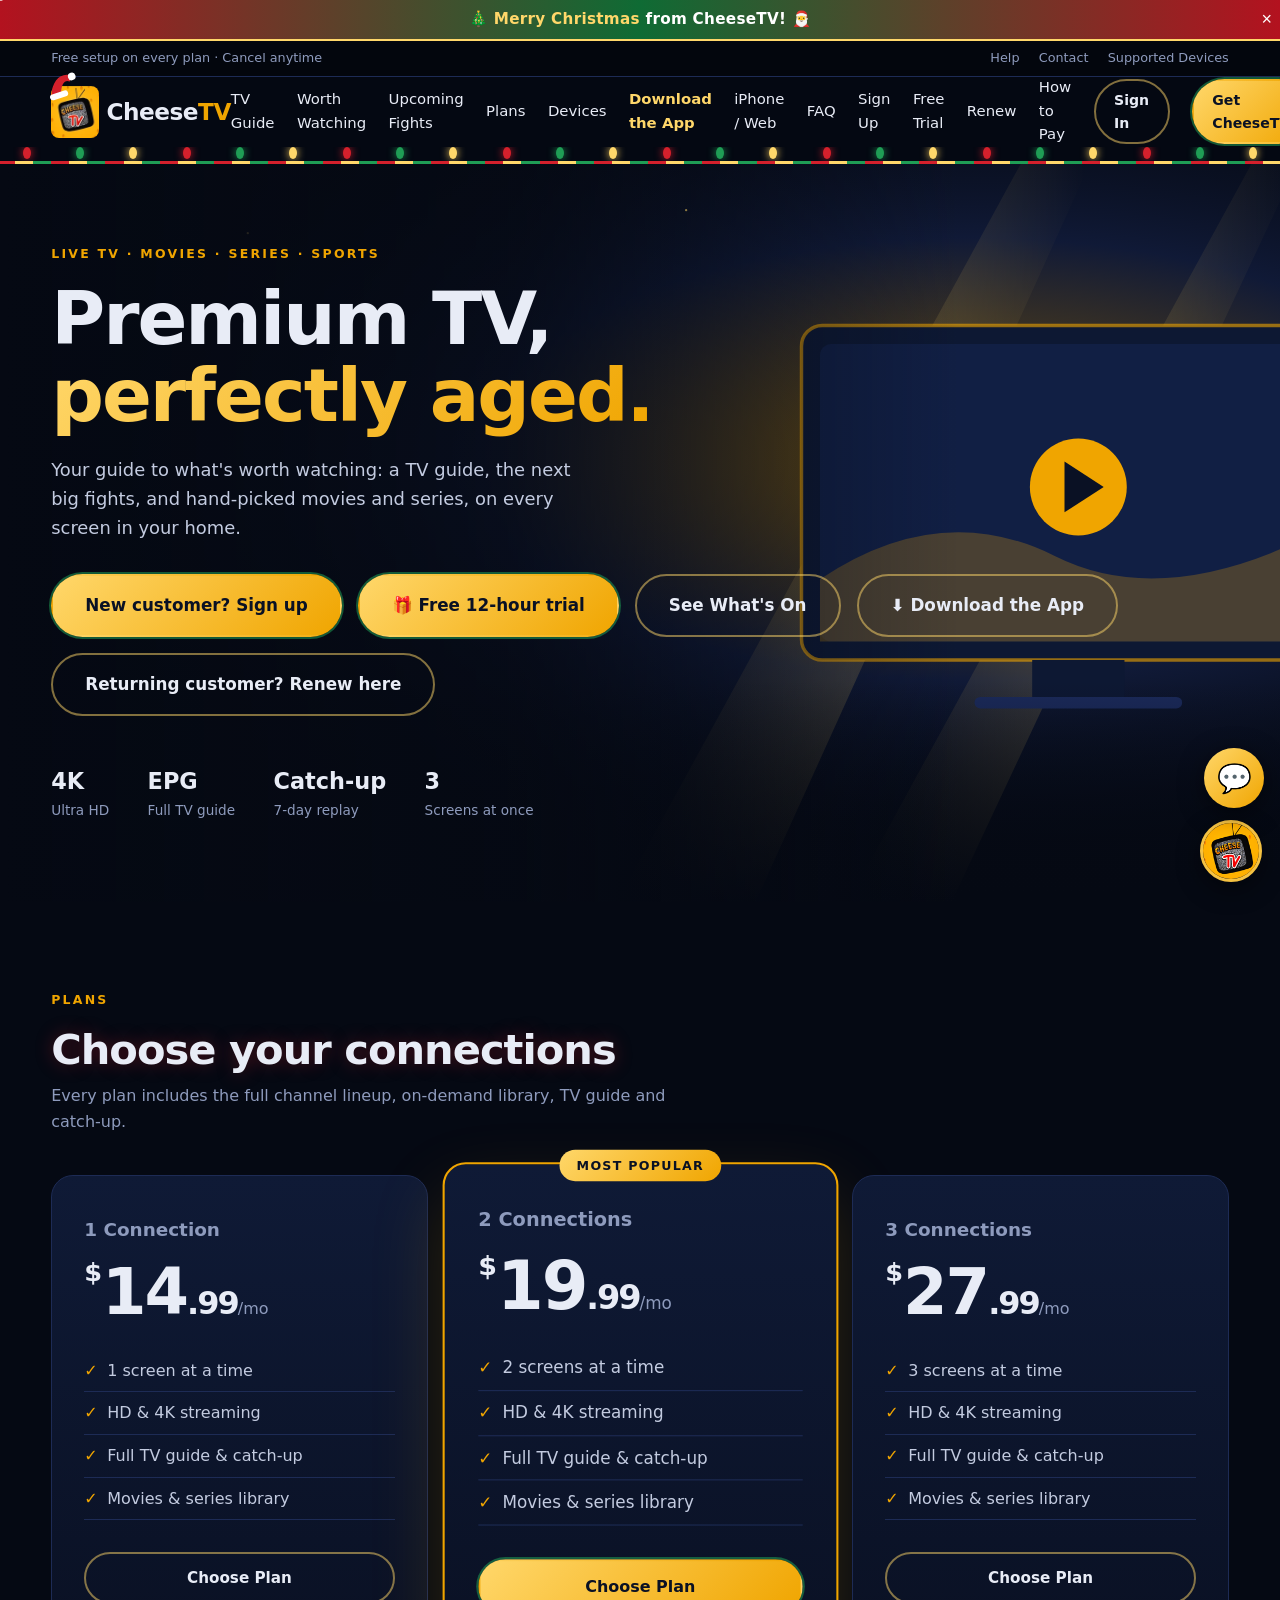
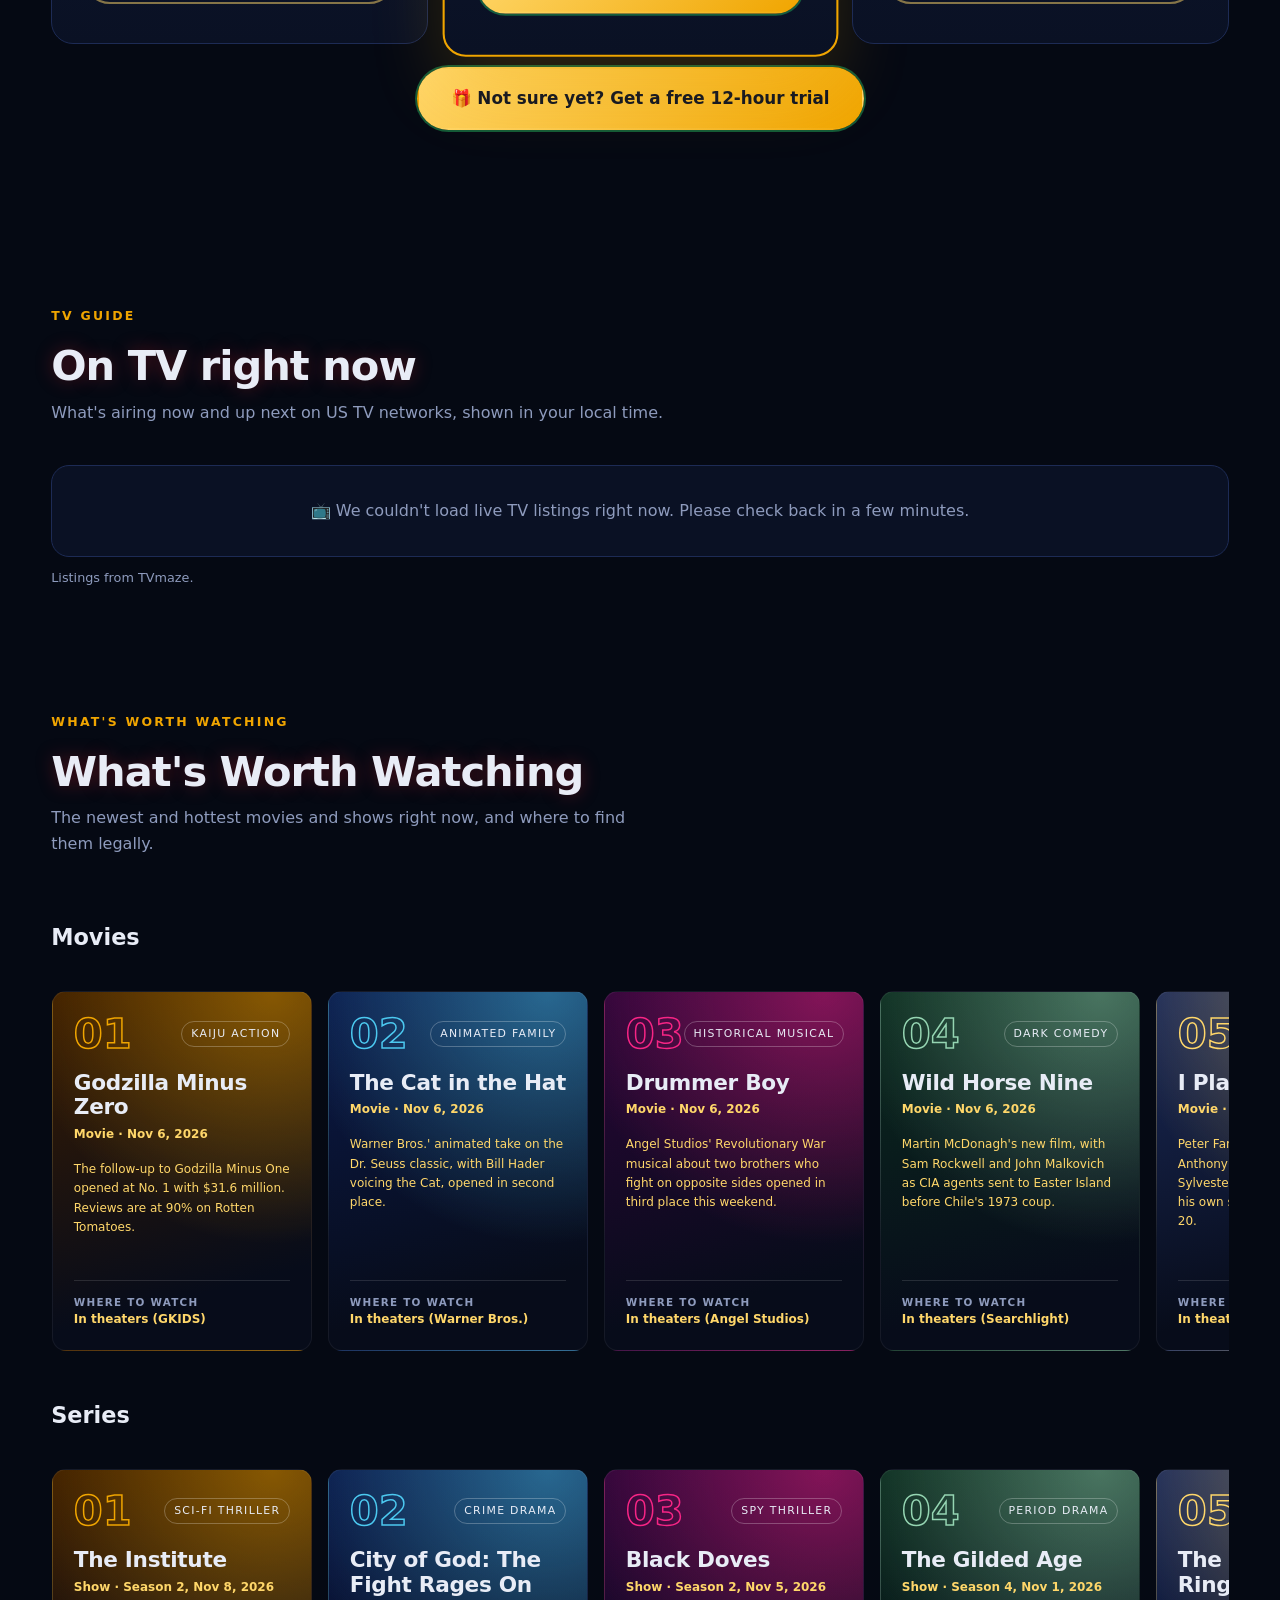
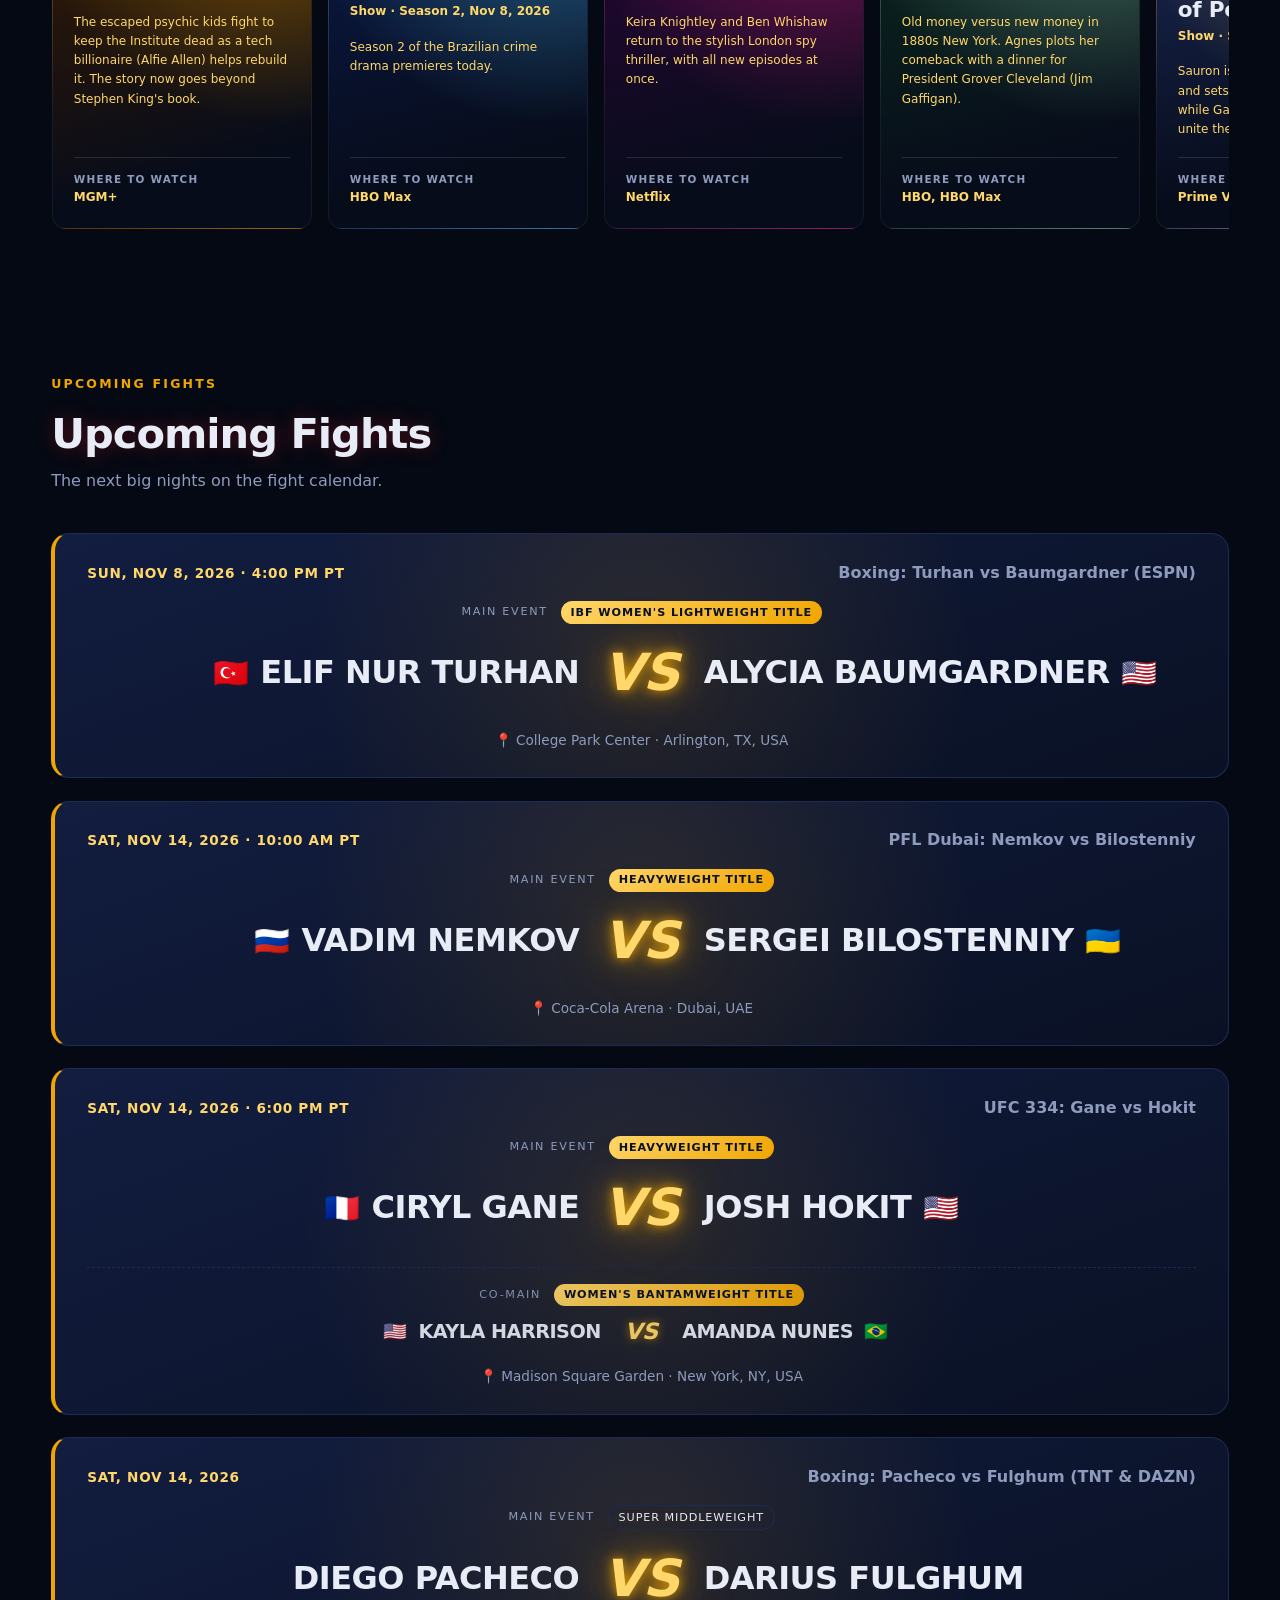
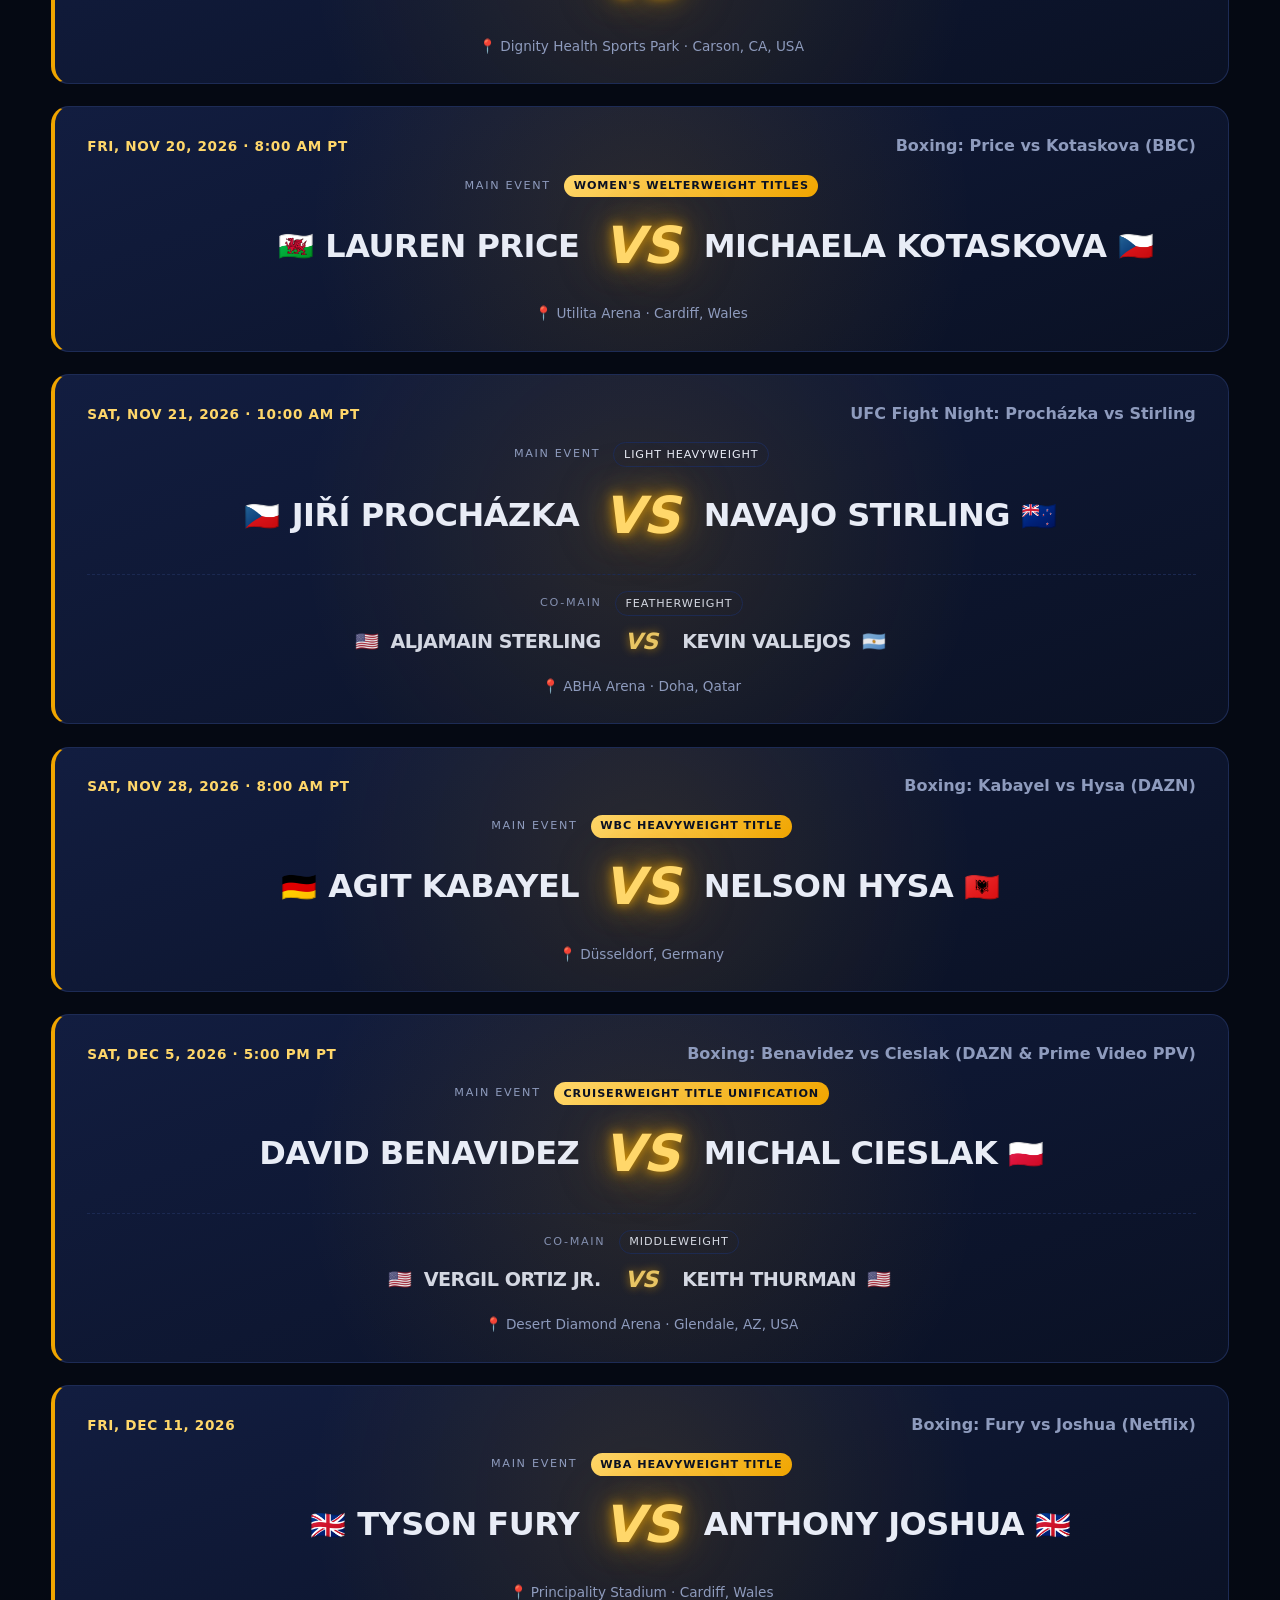
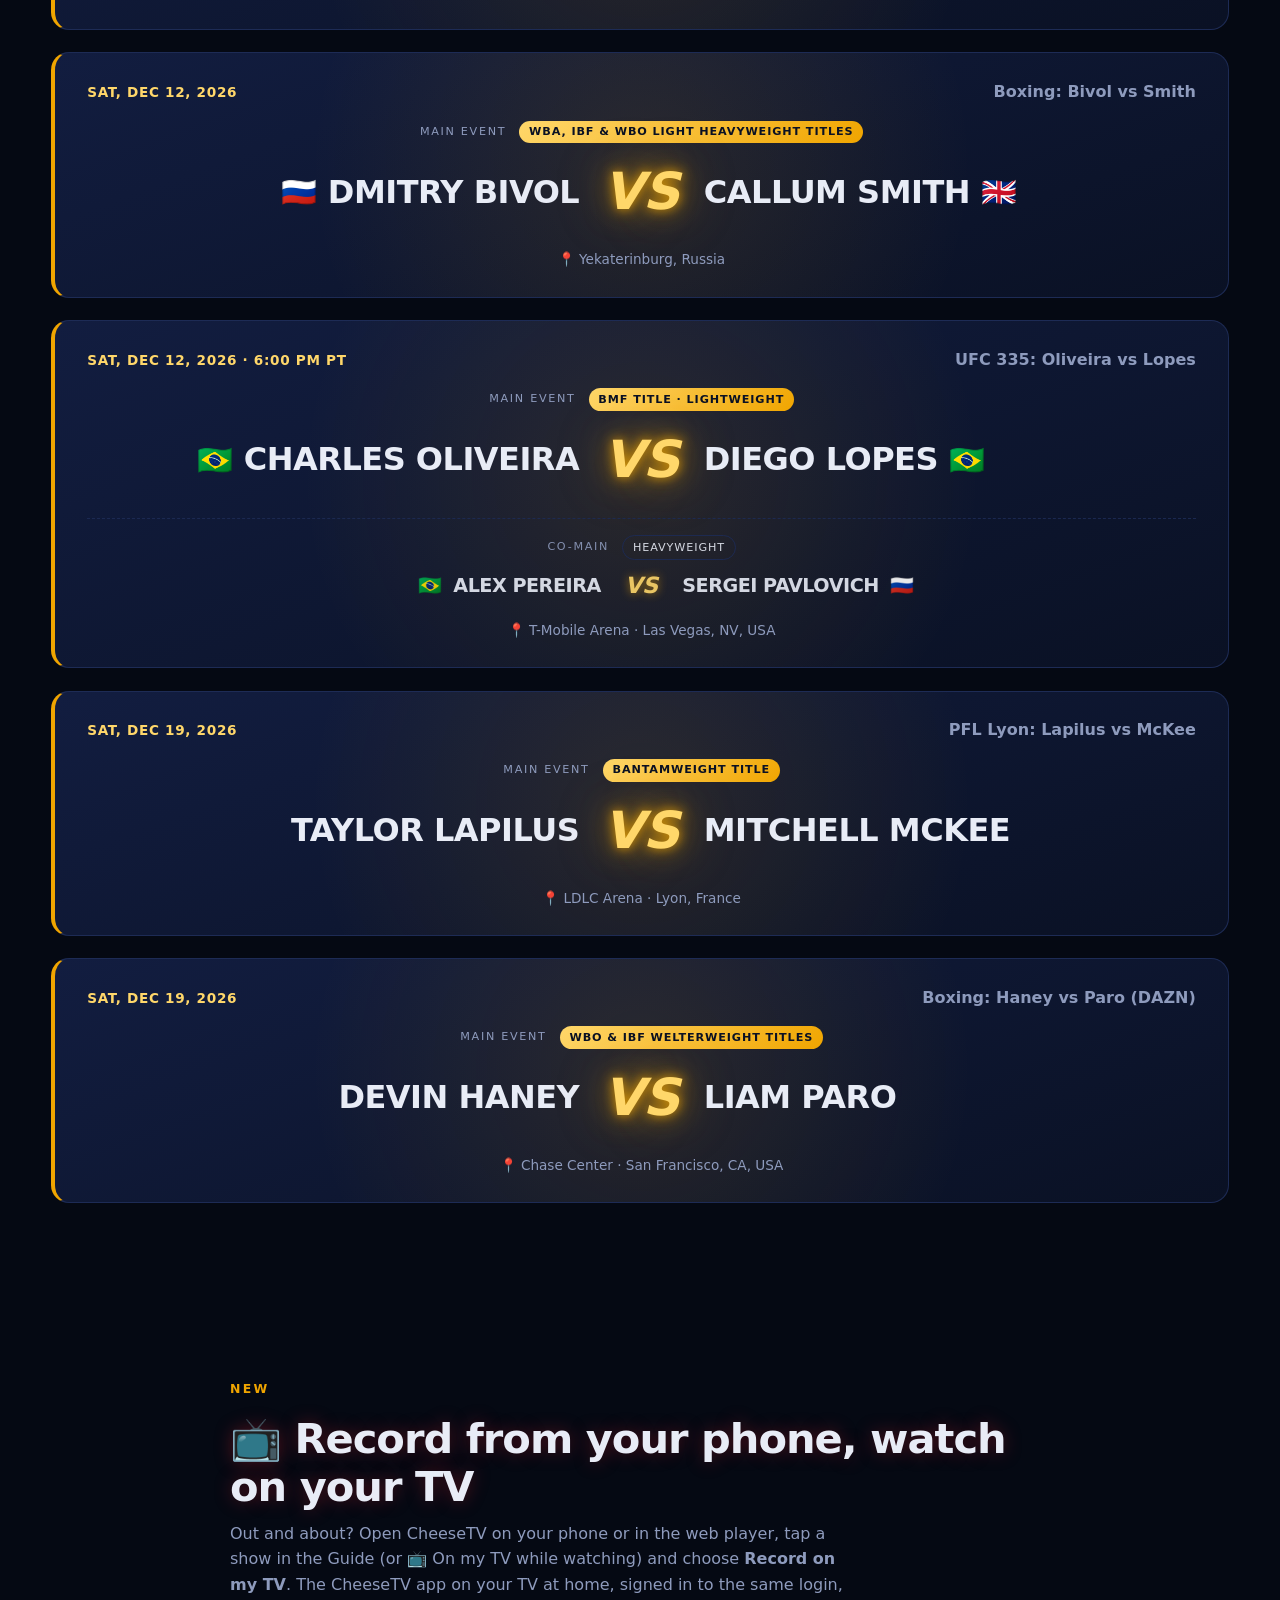
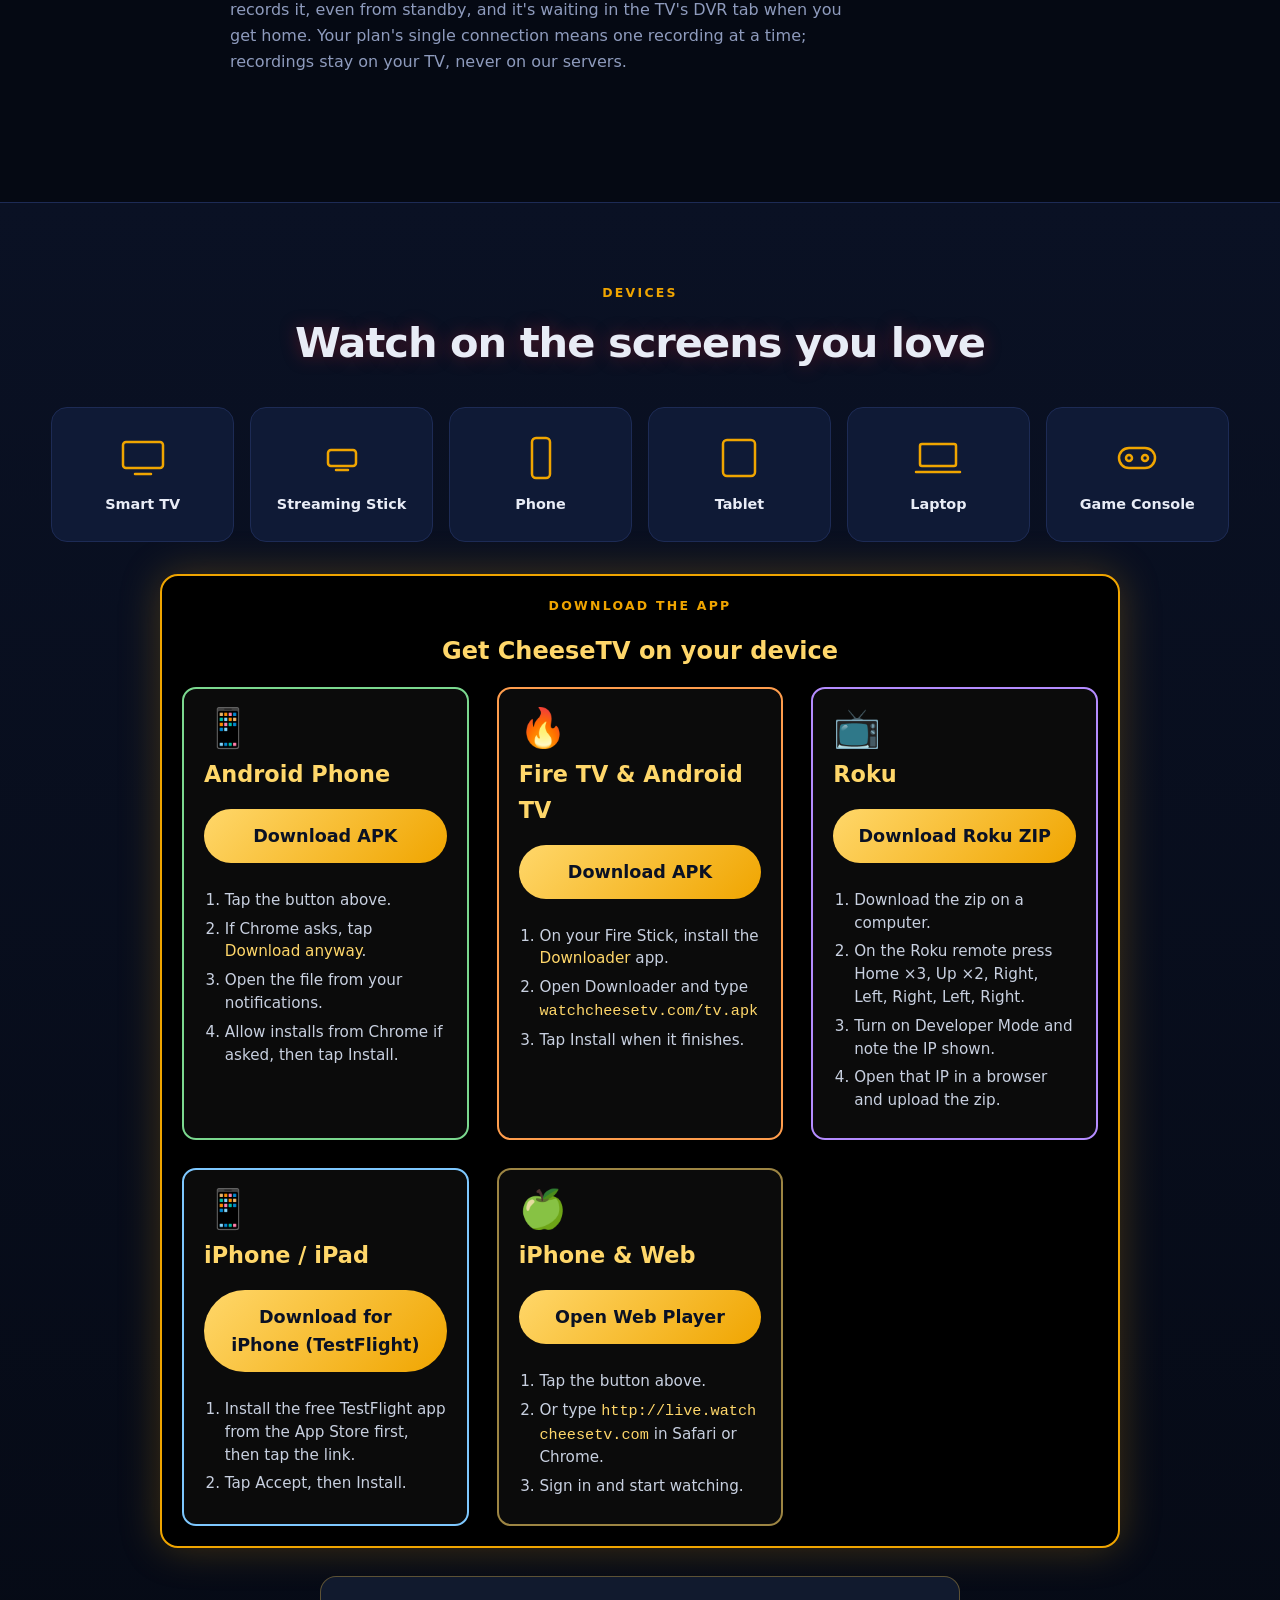
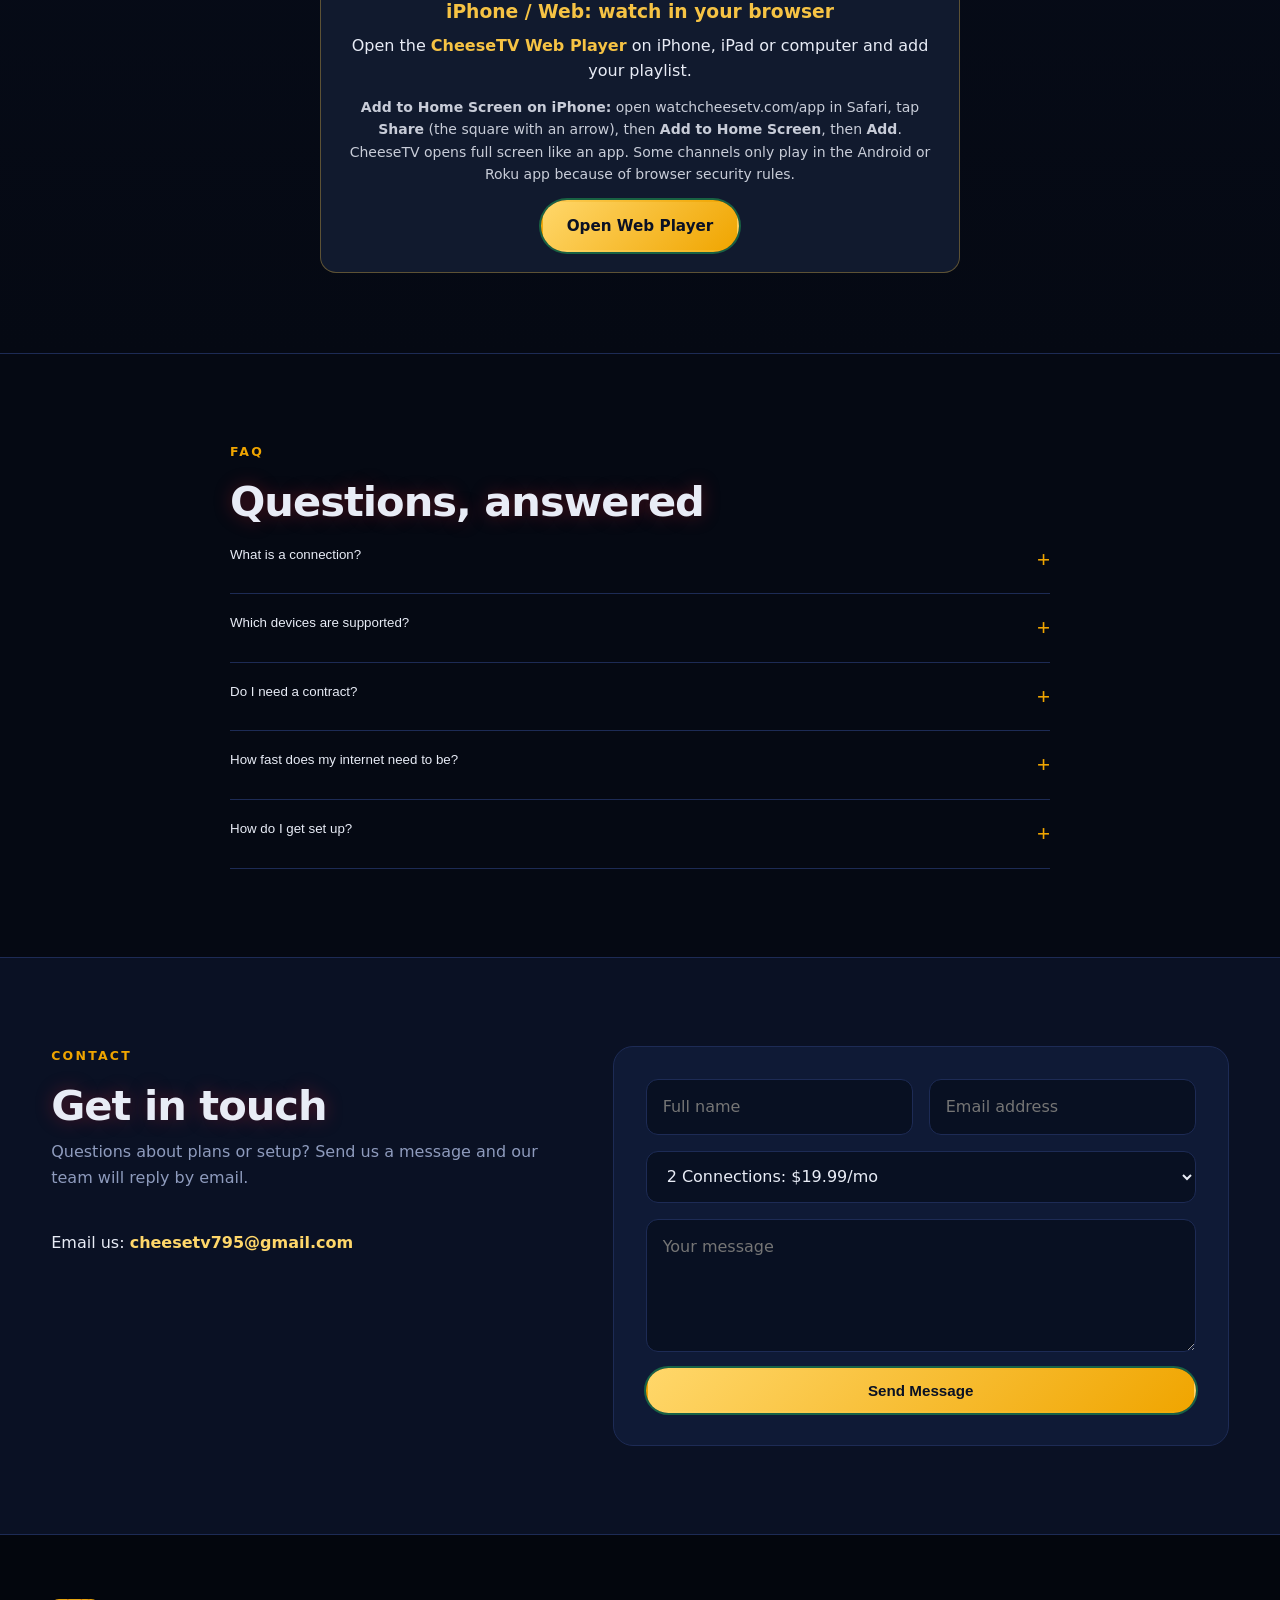
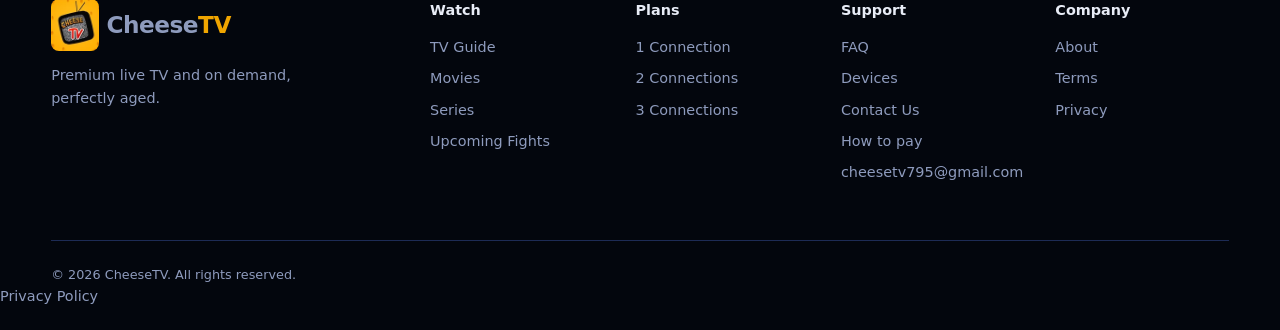
==== commit 4c070417: "Weekly update: fights, movies and shows (Nov 8 2026)" ====
--- a/index.html
+++ b/index.html
@@ -1,7 +1,7 @@
 <!DOCTYPE html>
 <html lang="en"><head><meta charset="UTF-8"><meta name="viewport" content="width=device-width,initial-scale=1">
 <title>CheeseTV — Premium Live TV &amp; On Demand</title><meta name="description" content="CheeseTV: premium live channels, movies, series and sports on every screen.">
-<link rel="stylesheet" href="styles.css?v=20261101b"><link rel="stylesheet" href="assets/christmas.css?v=20261101b"><link rel="manifest" href="/manifest.webmanifest"><meta name="theme-color" content="#0a1124"><link rel="icon" type="image/png" sizes="32x32" href="/icons/favicon-32.png"><link rel="icon" type="image/png" sizes="192x192" href="/icons/icon-192.png"><link rel="apple-touch-icon" href="/icons/apple-touch-icon.png"><meta name="apple-mobile-web-app-capable" content="yes"><style id="dl-critical">#download.dl{display:block;margin:32px auto 0;max-width:960px;background:#000;border:2px solid #f0a500;border-radius:18px;padding:20px;text-align:center}#download h3{color:#ffd76a;margin:0 0 16px}#download .dl-grid{display:grid;grid-template-columns:repeat(auto-fit,minmax(220px,1fr));gap:28px}#download .dl-card{display:flex;flex-direction:column;gap:8px;background:#0b0b0b;border:1px solid rgba(255,215,106,.6);border-radius:14px;padding:16px;text-align:left;text-decoration:none;color:#fff}#download .dl-card b{color:#ffd76a;font-size:1.05rem;display:block}#download .dl-card span{display:inline-block;align-self:flex-start;background:linear-gradient(135deg,#ffd76a,#f0a500);color:#0a1124;font-weight:800;padding:.5rem 1.1rem;border-radius:999px}#download .dl-card i{font-style:normal;font-size:2.4rem;line-height:1}#download .dl-card b{font-size:1.4rem!important}#download .dl-card span{font-size:1.1rem;padding:.8rem 1.4rem!important;align-self:stretch!important;text-align:center;margin:6px 0}#download .dl-card ol{margin:4px 0 0;padding-left:1.3rem;color:#c8d0e0;font-size:.95rem;line-height:1.5}#download .dl-card li{display:list-item;margin:6px 0}#download .dl-card em{color:#ffd76a;font-style:normal}#download .dl-card{padding:20px!important;gap:10px!important;border-width:2px!important}#download .dl-card:nth-child(1){border-color:#7bd88f!important}#download .dl-card:nth-child(2){border-color:#ff9d4d!important}#download .dl-card:nth-child(3){border-color:#b48cff!important}#download .dl-card:nth-child(4){border-color:#7ec8ff!important}#download .dl-card code{color:#ffd76a;overflow-wrap:anywhere;word-break:break-all;white-space:normal}#download .dl-card{min-width:0;max-width:100%;box-sizing:border-box;overflow:hidden}#dlToast{position:fixed;left:12px;right:12px;bottom:16px;z-index:9999;background:#111;color:#fff;border:2px solid #f0a500;border-radius:14px;padding:14px 40px 14px 16px;font:15px/1.4 system-ui,sans-serif;box-shadow:0 8px 30px rgba(0,0,0,.6);max-width:520px;margin:0 auto}#dlToast[hidden]{display:none}#dlToast button{position:absolute;top:6px;right:8px;background:none;border:0;color:#ffd76a;font-size:22px}</style></head>
+<link rel="stylesheet" href="styles.css?v=20261108"><link rel="stylesheet" href="assets/christmas.css?v=20261108"><link rel="manifest" href="/manifest.webmanifest"><meta name="theme-color" content="#0a1124"><link rel="icon" type="image/png" sizes="32x32" href="/icons/favicon-32.png"><link rel="icon" type="image/png" sizes="192x192" href="/icons/icon-192.png"><link rel="apple-touch-icon" href="/icons/apple-touch-icon.png"><meta name="apple-mobile-web-app-capable" content="yes"><style id="dl-critical">#download.dl{display:block;margin:32px auto 0;max-width:960px;background:#000;border:2px solid #f0a500;border-radius:18px;padding:20px;text-align:center}#download h3{color:#ffd76a;margin:0 0 16px}#download .dl-grid{display:grid;grid-template-columns:repeat(auto-fit,minmax(220px,1fr));gap:28px}#download .dl-card{display:flex;flex-direction:column;gap:8px;background:#0b0b0b;border:1px solid rgba(255,215,106,.6);border-radius:14px;padding:16px;text-align:left;text-decoration:none;color:#fff}#download .dl-card b{color:#ffd76a;font-size:1.05rem;display:block}#download .dl-card span{display:inline-block;align-self:flex-start;background:linear-gradient(135deg,#ffd76a,#f0a500);color:#0a1124;font-weight:800;padding:.5rem 1.1rem;border-radius:999px}#download .dl-card i{font-style:normal;font-size:2.4rem;line-height:1}#download .dl-card b{font-size:1.4rem!important}#download .dl-card span{font-size:1.1rem;padding:.8rem 1.4rem!important;align-self:stretch!important;text-align:center;margin:6px 0}#download .dl-card ol{margin:4px 0 0;padding-left:1.3rem;color:#c8d0e0;font-size:.95rem;line-height:1.5}#download .dl-card li{display:list-item;margin:6px 0}#download .dl-card em{color:#ffd76a;font-style:normal}#download .dl-card{padding:20px!important;gap:10px!important;border-width:2px!important}#download .dl-card:nth-child(1){border-color:#7bd88f!important}#download .dl-card:nth-child(2){border-color:#ff9d4d!important}#download .dl-card:nth-child(3){border-color:#b48cff!important}#download .dl-card:nth-child(4){border-color:#7ec8ff!important}#download .dl-card code{color:#ffd76a;overflow-wrap:anywhere;word-break:break-all;white-space:normal}#download .dl-card{min-width:0;max-width:100%;box-sizing:border-box;overflow:hidden}#dlToast{position:fixed;left:12px;right:12px;bottom:16px;z-index:9999;background:#111;color:#fff;border:2px solid #f0a500;border-radius:14px;padding:14px 40px 14px 16px;font:15px/1.4 system-ui,sans-serif;box-shadow:0 8px 30px rgba(0,0,0,.6);max-width:520px;margin:0 auto}#dlToast[hidden]{display:none}#dlToast button{position:absolute;top:6px;right:8px;background:none;border:0;color:#ffd76a;font-size:22px}</style></head>
 <body>
 <div class="util"><div class="wrap util-in"><span>Free setup on every plan · Cancel anytime</span><nav><a href="#faq">Help</a><a href="#contact">Contact</a><a href="#devices">Supported Devices</a></nav></div></div>
 <header class="nav"><div class="wrap nav-in">
@@ -41,7 +41,7 @@
 <div class="row-head" id="movies"><h3>Movies</h3></div><div class="row" data-row="movies"></div>
 <div class="row-head" id="series"><h3>Series</h3></div><div class="row" data-row="series"></div>
 </div></section>
-<section id="fights" class="sec wrap"><p class="eyebrow">Upcoming Fights</p><h2>Upcoming Fights</h2><p class="sub">The next big nights on the fight calendar.</p><div class="fights"><article class="fight"><div class="f-top"><span class="f-date">Sat, Nov 7, 2026 · 1:00 PM PT</span><h3>Boxing: Buatsi vs Hutchinson 2 (DAZN)</h3></div><div class="main"><p class="lbl">Main Event <span class="wc title">WBC Interim Light Heavyweight Title</span></p><div class="vsrow"><div class="fighter l"><span class="flag">🇬🇧</span><b>Joshua Buatsi</b></div><span class="vs">VS</span><div class="fighter r"><span class="flag">🏴󠁧󠁢󠁳󠁣󠁴󠁿</span><b>Willy Hutchinson</b></div></div></div><p class="f-venue">AO Arena · Manchester, England</p></article><article class="fight"><div class="f-top"><span class="f-date">Sat, Nov 7, 2026 · 5:00 PM PT</span><h3>UFC Fight Night: Cortes Acosta vs Walker</h3></div><div class="main"><p class="lbl">Main Event <span class="wc">Heavyweight</span></p><div class="vsrow"><div class="fighter l"><span class="flag">🇩🇴</span><b>Waldo Cortes Acosta</b></div><span class="vs">VS</span><div class="fighter r"><span class="flag">🇧🇷</span><b>Johnny Walker</b></div></div></div><div class="co"><p class="lbl">Co-Main <span class="wc">Women's Strawweight</span></p><div class="vsrow"><div class="fighter l"><span class="flag">🇺🇸</span><b>Tatiana Suarez</b></div><span class="vs">VS</span><div class="fighter r"><span class="flag">🇧🇷</span><b>Virna Jandiroba</b></div></div></div><p class="f-venue">Meta APEX · Las Vegas, NV, USA</p></article><article class="fight"><div class="f-top"><span class="f-date">Sun, Nov 8, 2026 · 4:00 PM PT</span><h3>Boxing: Turhan vs Baumgardner (ESPN)</h3></div><div class="main"><p class="lbl">Main Event <span class="wc title">IBF Women's Lightweight Title</span></p><div class="vsrow"><div class="fighter l"><span class="flag">🇹🇷</span><b>Elif Nur Turhan</b></div><span class="vs">VS</span><div class="fighter r"><span class="flag">🇺🇸</span><b>Alycia Baumgardner</b></div></div></div><p class="f-venue">College Park Center · Arlington, TX, USA</p></article><article class="fight"><div class="f-top"><span class="f-date">Sat, Nov 14, 2026 · 10:00 AM PT</span><h3>PFL Dubai: Nemkov vs Bilostenniy</h3></div><div class="main"><p class="lbl">Main Event <span class="wc title">Heavyweight Title</span></p><div class="vsrow"><div class="fighter l"><span class="flag">🇷🇺</span><b>Vadim Nemkov</b></div><span class="vs">VS</span><div class="fighter r"><span class="flag">🇺🇦</span><b>Sergei Bilostenniy</b></div></div></div><p class="f-venue">Coca-Cola Arena · Dubai, UAE</p></article><article class="fight"><div class="f-top"><span class="f-date">Sat, Nov 14, 2026 · 6:00 PM PT</span><h3>UFC 334: Gane vs Hokit</h3></div><div class="main"><p class="lbl">Main Event <span class="wc title">Heavyweight Title</span></p><div class="vsrow"><div class="fighter l"><span class="flag">🇫🇷</span><b>Ciryl Gane</b></div><span class="vs">VS</span><div class="fighter r"><span class="flag">🇺🇸</span><b>Josh Hokit</b></div></div></div><div class="co"><p class="lbl">Co-Main <span class="wc title">Women's Bantamweight Title</span></p><div class="vsrow"><div class="fighter l"><span class="flag">🇺🇸</span><b>Kayla Harrison</b></div><span class="vs">VS</span><div class="fighter r"><span class="flag">🇧🇷</span><b>Amanda Nunes</b></div></div></div><p class="f-venue">Madison Square Garden · New York, NY, USA</p></article><article class="fight"><div class="f-top"><span class="f-date">Fri, Nov 20, 2026 · 8:00 AM PT</span><h3>Boxing: Price vs Kotaskova (BBC)</h3></div><div class="main"><p class="lbl">Main Event <span class="wc title">Women's Welterweight Titles</span></p><div class="vsrow"><div class="fighter l"><span class="flag">🏴󠁧󠁢󠁷󠁬󠁳󠁿</span><b>Lauren Price</b></div><span class="vs">VS</span><div class="fighter r"><span class="flag">🇨🇿</span><b>Michaela Kotaskova</b></div></div></div><p class="f-venue">Utilita Arena · Cardiff, Wales</p></article><article class="fight"><div class="f-top"><span class="f-date">Sat, Nov 21, 2026 · 10:00 AM PT</span><h3>UFC Fight Night: Procházka vs Stirling</h3></div><div class="main"><p class="lbl">Main Event <span class="wc">Light Heavyweight</span></p><div class="vsrow"><div class="fighter l"><span class="flag">🇨🇿</span><b>Jiří Procházka</b></div><span class="vs">VS</span><div class="fighter r"><span class="flag">🇳🇿</span><b>Navajo Stirling</b></div></div></div><div class="co"><p class="lbl">Co-Main <span class="wc">Featherweight</span></p><div class="vsrow"><div class="fighter l"><span class="flag">🇺🇸</span><b>Aljamain Sterling</b></div><span class="vs">VS</span><div class="fighter r"><span class="flag">🇦🇷</span><b>Kevin Vallejos</b></div></div></div><p class="f-venue">ABHA Arena · Doha, Qatar</p></article><article class="fight"><div class="f-top"><span class="f-date">Sat, Nov 28, 2026 · 8:00 AM PT</span><h3>Boxing: Kabayel vs Hysa (DAZN)</h3></div><div class="main"><p class="lbl">Main Event <span class="wc title">WBC Heavyweight Title</span></p><div class="vsrow"><div class="fighter l"><span class="flag">🇩🇪</span><b>Agit Kabayel</b></div><span class="vs">VS</span><div class="fighter r"><span class="flag">🇦🇱</span><b>Nelson Hysa</b></div></div></div><p class="f-venue">Düsseldorf, Germany</p></article><article class="fight"><div class="f-top"><span class="f-date">Sat, Dec 5, 2026 · 5:00 PM PT</span><h3>Boxing: Benavidez vs Cieslak (DAZN &amp; Prime Video PPV)</h3></div><div class="main"><p class="lbl">Main Event <span class="wc title">Cruiserweight Title Unification</span></p><div class="vsrow"><div class="fighter l"><b>David Benavidez</b></div><span class="vs">VS</span><div class="fighter r"><span class="flag">🇵🇱</span><b>Michal Cieslak</b></div></div></div><div class="co"><p class="lbl">Co-Main <span class="wc">Middleweight</span></p><div class="vsrow"><div class="fighter l"><span class="flag">🇺🇸</span><b>Vergil Ortiz Jr.</b></div><span class="vs">VS</span><div class="fighter r"><span class="flag">🇺🇸</span><b>Keith Thurman</b></div></div></div><p class="f-venue">Desert Diamond Arena · Glendale, AZ, USA</p></article><article class="fight"><div class="f-top"><span class="f-date">Fri, Dec 11, 2026</span><h3>Boxing: Fury vs Joshua (Netflix)</h3></div><div class="main"><p class="lbl">Main Event <span class="wc title">WBA Heavyweight Title</span></p><div class="vsrow"><div class="fighter l"><span class="flag">🇬🇧</span><b>Tyson Fury</b></div><span class="vs">VS</span><div class="fighter r"><span class="flag">🇬🇧</span><b>Anthony Joshua</b></div></div></div><p class="f-venue">Principality Stadium · Cardiff, Wales</p></article><article class="fight"><div class="f-top"><span class="f-date">Sat, Dec 12, 2026</span><h3>Boxing: Bivol vs Smith</h3></div><div class="main"><p class="lbl">Main Event <span class="wc title">WBA, IBF &amp; WBO Light Heavyweight Titles</span></p><div class="vsrow"><div class="fighter l"><span class="flag">🇷🇺</span><b>Dmitry Bivol</b></div><span class="vs">VS</span><div class="fighter r"><span class="flag">🇬🇧</span><b>Callum Smith</b></div></div></div><p class="f-venue">Yekaterinburg, Russia</p></article><article class="fight"><div class="f-top"><span class="f-date">Sat, Dec 12, 2026 · 6:00 PM PT</span><h3>UFC 335: Oliveira vs Lopes</h3></div><div class="main"><p class="lbl">Main Event <span class="wc title">BMF Title · Lightweight</span></p><div class="vsrow"><div class="fighter l"><span class="flag">🇧🇷</span><b>Charles Oliveira</b></div><span class="vs">VS</span><div class="fighter r"><span class="flag">🇧🇷</span><b>Diego Lopes</b></div></div></div><div class="co"><p class="lbl">Co-Main <span class="wc">Heavyweight</span></p><div class="vsrow"><div class="fighter l"><span class="flag">🇧🇷</span><b>Alex Pereira</b></div><span class="vs">VS</span><div class="fighter r"><span class="flag">🇷🇺</span><b>Sergei Pavlovich</b></div></div></div><p class="f-venue">T-Mobile Arena · Las Vegas, NV, USA</p></article></div></section>
+<section id="fights" class="sec wrap"><p class="eyebrow">Upcoming Fights</p><h2>Upcoming Fights</h2><p class="sub">The next big nights on the fight calendar.</p><div class="fights"><article class="fight"><div class="f-top"><span class="f-date">Sun, Nov 8, 2026 · 4:00 PM PT</span><h3>Boxing: Turhan vs Baumgardner (ESPN)</h3></div><div class="main"><p class="lbl">Main Event <span class="wc title">IBF Women's Lightweight Title</span></p><div class="vsrow"><div class="fighter l"><span class="flag">🇹🇷</span><b>Elif Nur Turhan</b></div><span class="vs">VS</span><div class="fighter r"><span class="flag">🇺🇸</span><b>Alycia Baumgardner</b></div></div></div><p class="f-venue">College Park Center · Arlington, TX, USA</p></article><article class="fight"><div class="f-top"><span class="f-date">Sat, Nov 14, 2026 · 10:00 AM PT</span><h3>PFL Dubai: Nemkov vs Bilostenniy</h3></div><div class="main"><p class="lbl">Main Event <span class="wc title">Heavyweight Title</span></p><div class="vsrow"><div class="fighter l"><span class="flag">🇷🇺</span><b>Vadim Nemkov</b></div><span class="vs">VS</span><div class="fighter r"><span class="flag">🇺🇦</span><b>Sergei Bilostenniy</b></div></div></div><p class="f-venue">Coca-Cola Arena · Dubai, UAE</p></article><article class="fight"><div class="f-top"><span class="f-date">Sat, Nov 14, 2026 · 6:00 PM PT</span><h3>UFC 334: Gane vs Hokit</h3></div><div class="main"><p class="lbl">Main Event <span class="wc title">Heavyweight Title</span></p><div class="vsrow"><div class="fighter l"><span class="flag">🇫🇷</span><b>Ciryl Gane</b></div><span class="vs">VS</span><div class="fighter r"><span class="flag">🇺🇸</span><b>Josh Hokit</b></div></div></div><div class="co"><p class="lbl">Co-Main <span class="wc title">Women's Bantamweight Title</span></p><div class="vsrow"><div class="fighter l"><span class="flag">🇺🇸</span><b>Kayla Harrison</b></div><span class="vs">VS</span><div class="fighter r"><span class="flag">🇧🇷</span><b>Amanda Nunes</b></div></div></div><p class="f-venue">Madison Square Garden · New York, NY, USA</p></article><article class="fight"><div class="f-top"><span class="f-date">Sat, Nov 14, 2026</span><h3>Boxing: Pacheco vs Fulghum (TNT &amp; DAZN)</h3></div><div class="main"><p class="lbl">Main Event <span class="wc">Super Middleweight</span></p><div class="vsrow"><div class="fighter l"><b>Diego Pacheco</b></div><span class="vs">VS</span><div class="fighter r"><b>Darius Fulghum</b></div></div></div><p class="f-venue">Dignity Health Sports Park · Carson, CA, USA</p></article><article class="fight"><div class="f-top"><span class="f-date">Fri, Nov 20, 2026 · 8:00 AM PT</span><h3>Boxing: Price vs Kotaskova (BBC)</h3></div><div class="main"><p class="lbl">Main Event <span class="wc title">Women's Welterweight Titles</span></p><div class="vsrow"><div class="fighter l"><span class="flag">🏴󠁧󠁢󠁷󠁬󠁳󠁿</span><b>Lauren Price</b></div><span class="vs">VS</span><div class="fighter r"><span class="flag">🇨🇿</span><b>Michaela Kotaskova</b></div></div></div><p class="f-venue">Utilita Arena · Cardiff, Wales</p></article><article class="fight"><div class="f-top"><span class="f-date">Sat, Nov 21, 2026 · 10:00 AM PT</span><h3>UFC Fight Night: Procházka vs Stirling</h3></div><div class="main"><p class="lbl">Main Event <span class="wc">Light Heavyweight</span></p><div class="vsrow"><div class="fighter l"><span class="flag">🇨🇿</span><b>Jiří Procházka</b></div><span class="vs">VS</span><div class="fighter r"><span class="flag">🇳🇿</span><b>Navajo Stirling</b></div></div></div><div class="co"><p class="lbl">Co-Main <span class="wc">Featherweight</span></p><div class="vsrow"><div class="fighter l"><span class="flag">🇺🇸</span><b>Aljamain Sterling</b></div><span class="vs">VS</span><div class="fighter r"><span class="flag">🇦🇷</span><b>Kevin Vallejos</b></div></div></div><p class="f-venue">ABHA Arena · Doha, Qatar</p></article><article class="fight"><div class="f-top"><span class="f-date">Sat, Nov 28, 2026 · 8:00 AM PT</span><h3>Boxing: Kabayel vs Hysa (DAZN)</h3></div><div class="main"><p class="lbl">Main Event <span class="wc title">WBC Heavyweight Title</span></p><div class="vsrow"><div class="fighter l"><span class="flag">🇩🇪</span><b>Agit Kabayel</b></div><span class="vs">VS</span><div class="fighter r"><span class="flag">🇦🇱</span><b>Nelson Hysa</b></div></div></div><p class="f-venue">Düsseldorf, Germany</p></article><article class="fight"><div class="f-top"><span class="f-date">Sat, Dec 5, 2026 · 5:00 PM PT</span><h3>Boxing: Benavidez vs Cieslak (DAZN &amp; Prime Video PPV)</h3></div><div class="main"><p class="lbl">Main Event <span class="wc title">Cruiserweight Title Unification</span></p><div class="vsrow"><div class="fighter l"><b>David Benavidez</b></div><span class="vs">VS</span><div class="fighter r"><span class="flag">🇵🇱</span><b>Michal Cieslak</b></div></div></div><div class="co"><p class="lbl">Co-Main <span class="wc">Middleweight</span></p><div class="vsrow"><div class="fighter l"><span class="flag">🇺🇸</span><b>Vergil Ortiz Jr.</b></div><span class="vs">VS</span><div class="fighter r"><span class="flag">🇺🇸</span><b>Keith Thurman</b></div></div></div><p class="f-venue">Desert Diamond Arena · Glendale, AZ, USA</p></article><article class="fight"><div class="f-top"><span class="f-date">Fri, Dec 11, 2026</span><h3>Boxing: Fury vs Joshua (Netflix)</h3></div><div class="main"><p class="lbl">Main Event <span class="wc title">WBA Heavyweight Title</span></p><div class="vsrow"><div class="fighter l"><span class="flag">🇬🇧</span><b>Tyson Fury</b></div><span class="vs">VS</span><div class="fighter r"><span class="flag">🇬🇧</span><b>Anthony Joshua</b></div></div></div><p class="f-venue">Principality Stadium · Cardiff, Wales</p></article><article class="fight"><div class="f-top"><span class="f-date">Sat, Dec 12, 2026</span><h3>Boxing: Bivol vs Smith</h3></div><div class="main"><p class="lbl">Main Event <span class="wc title">WBA, IBF &amp; WBO Light Heavyweight Titles</span></p><div class="vsrow"><div class="fighter l"><span class="flag">🇷🇺</span><b>Dmitry Bivol</b></div><span class="vs">VS</span><div class="fighter r"><span class="flag">🇬🇧</span><b>Callum Smith</b></div></div></div><p class="f-venue">Yekaterinburg, Russia</p></article><article class="fight"><div class="f-top"><span class="f-date">Sat, Dec 12, 2026 · 6:00 PM PT</span><h3>UFC 335: Oliveira vs Lopes</h3></div><div class="main"><p class="lbl">Main Event <span class="wc title">BMF Title · Lightweight</span></p><div class="vsrow"><div class="fighter l"><span class="flag">🇧🇷</span><b>Charles Oliveira</b></div><span class="vs">VS</span><div class="fighter r"><span class="flag">🇧🇷</span><b>Diego Lopes</b></div></div></div><div class="co"><p class="lbl">Co-Main <span class="wc">Heavyweight</span></p><div class="vsrow"><div class="fighter l"><span class="flag">🇧🇷</span><b>Alex Pereira</b></div><span class="vs">VS</span><div class="fighter r"><span class="flag">🇷🇺</span><b>Sergei Pavlovich</b></div></div></div><p class="f-venue">T-Mobile Arena · Las Vegas, NV, USA</p></article><article class="fight"><div class="f-top"><span class="f-date">Sat, Dec 19, 2026</span><h3>PFL Lyon: Lapilus vs McKee</h3></div><div class="main"><p class="lbl">Main Event <span class="wc title">Bantamweight Title</span></p><div class="vsrow"><div class="fighter l"><b>Taylor Lapilus</b></div><span class="vs">VS</span><div class="fighter r"><b>Mitchell McKee</b></div></div></div><p class="f-venue">LDLC Arena · Lyon, France</p></article><article class="fight"><div class="f-top"><span class="f-date">Sat, Dec 19, 2026</span><h3>Boxing: Haney vs Paro (DAZN)</h3></div><div class="main"><p class="lbl">Main Event <span class="wc title">WBO &amp; IBF Welterweight Titles</span></p><div class="vsrow"><div class="fighter l"><b>Devin Haney</b></div><span class="vs">VS</span><div class="fighter r"><b>Liam Paro</b></div></div></div><p class="f-venue">Chase Center · San Francisco, CA, USA</p></article></div></section>
 
 <section id="record-tv" class="sec wrap narrow"><p class="eyebrow">New</p><h2>📺 Record from your phone, watch on your TV</h2><p class="sub">Out and about? Open CheeseTV on your phone or in the <a href="/app/">web player</a>, tap a show in the Guide (or 📺 On my TV while watching) and choose <b>Record on my TV</b>. The CheeseTV app on your TV at home, signed in to the same login, records it, even from standby, and it's waiting in the TV's DVR tab when you get home. Your plan's single connection means one recording at a time; recordings stay on your TV, never on our servers.</p></section>
 <section id="devices" class="devices"><div class="wrap"><p class="eyebrow">Devices</p><h2>Watch on the screens you love</h2>
@@ -77,5 +77,5 @@
 <script>(function(){var b=document.getElementById('fabBtn'),m=document.getElementById('fabMenu');b.onclick=function(e){e.stopPropagation();location.href='http://live.watchcheesetv.com/'};document.addEventListener('click',function(){m.hidden=true;b.setAttribute('aria-expanded','false')});document.getElementById('fabTop').onclick=function(e){e.preventDefault();window.scrollTo({top:0,behavior:'smooth'})};})();</script>
 <div id="dlToast" role="status" aria-live="polite" hidden><button aria-label="Close" onclick="this.parentNode.hidden=true">×</button><span></span></div>
 <script>(function(){var t=document.getElementById('dlToast'),tm;document.querySelectorAll('#download a.dl-card[download]').forEach(function(a){a.addEventListener('click',function(){var mb=/roku/.test(a.href)?'':' (63 MB)';t.querySelector('span').textContent='Downloading CheeseTV'+mb+'… If Chrome asks, tap Download anyway. Then open it from your notifications or Chrome ⋮ › Downloads.';t.hidden=false;clearTimeout(tm);tm=setTimeout(function(){t.hidden=true},15000)})})})();</script>
-<script src="script.js?v=20261101b"></script><script src="assets/christmas.js?v=20261101b" defer></script><script src="assets/chatbot.js?v=20261028t" defer></script>
+<script src="script.js?v=20261108"></script><script src="assets/christmas.js?v=20261108" defer></script><script src="assets/chatbot.js?v=20261028t" defer></script>
 <script src="/assets/visit.js" defer></script></body></html>
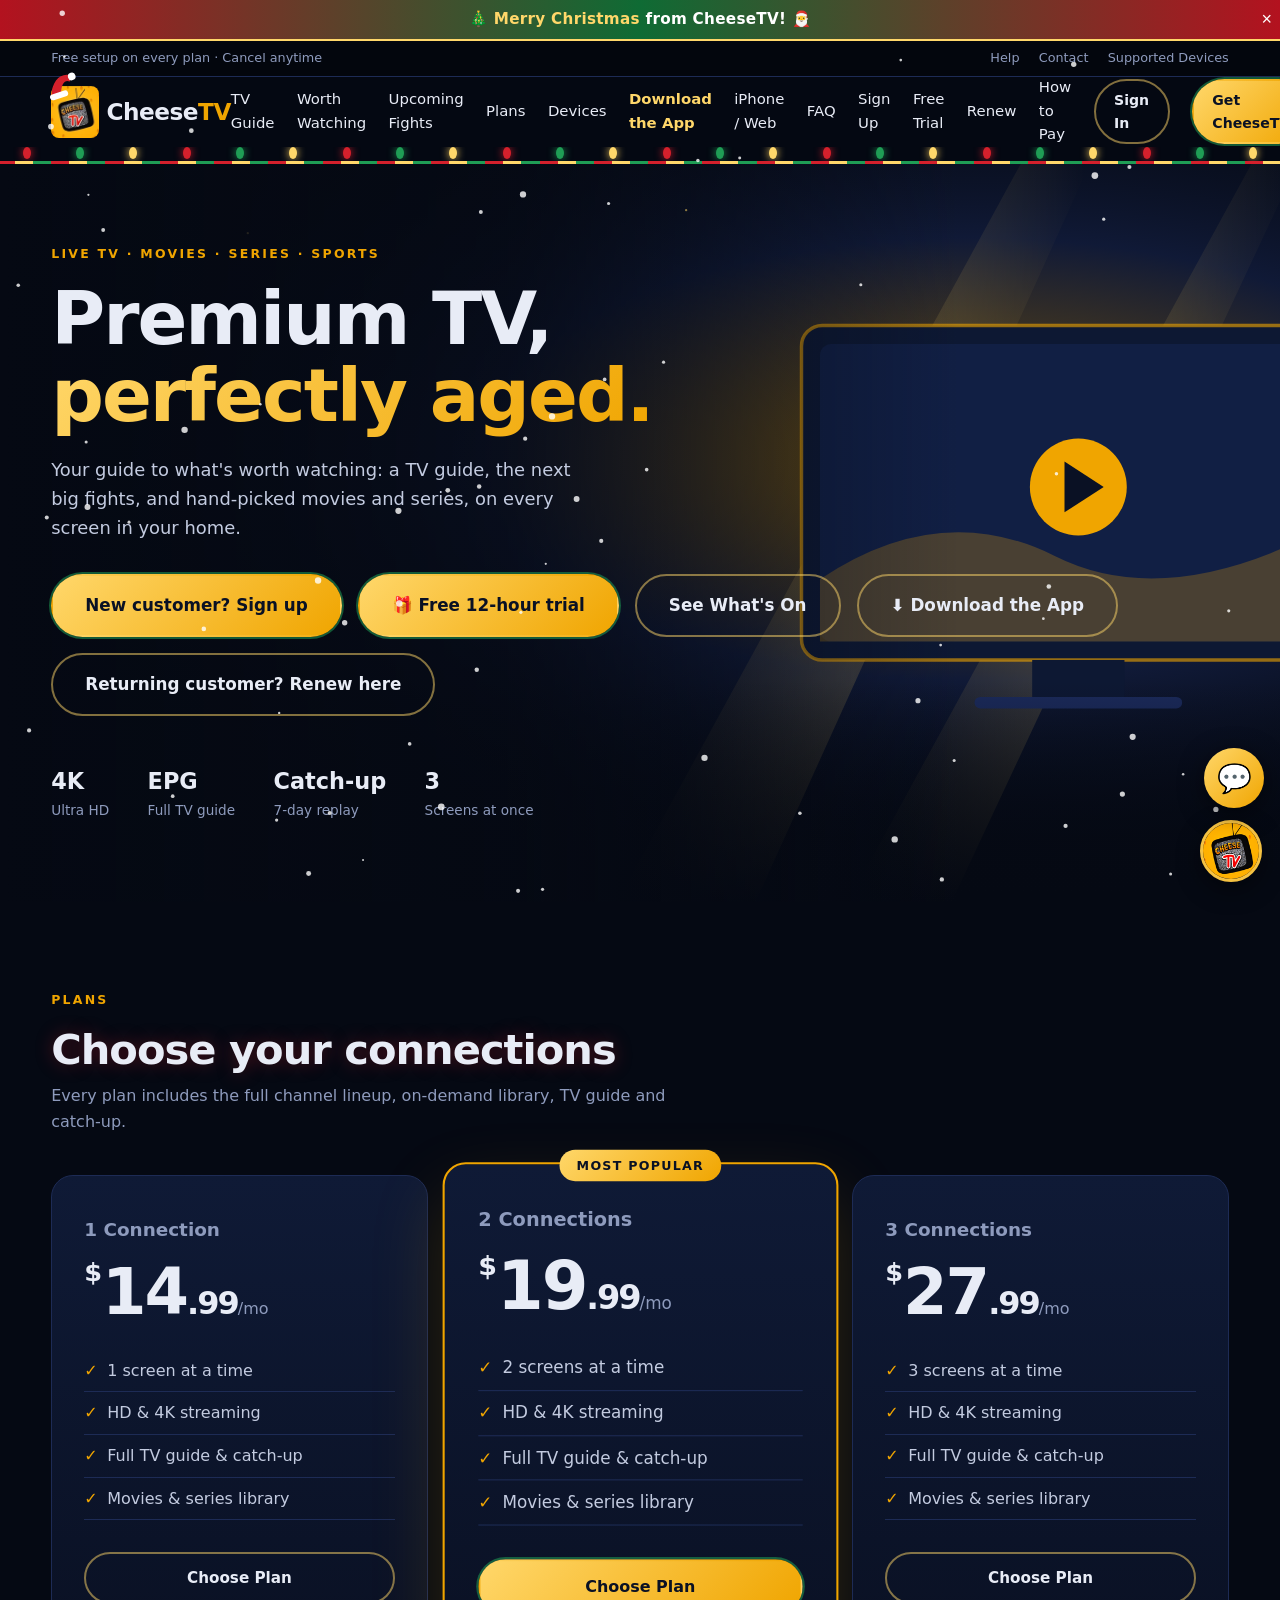
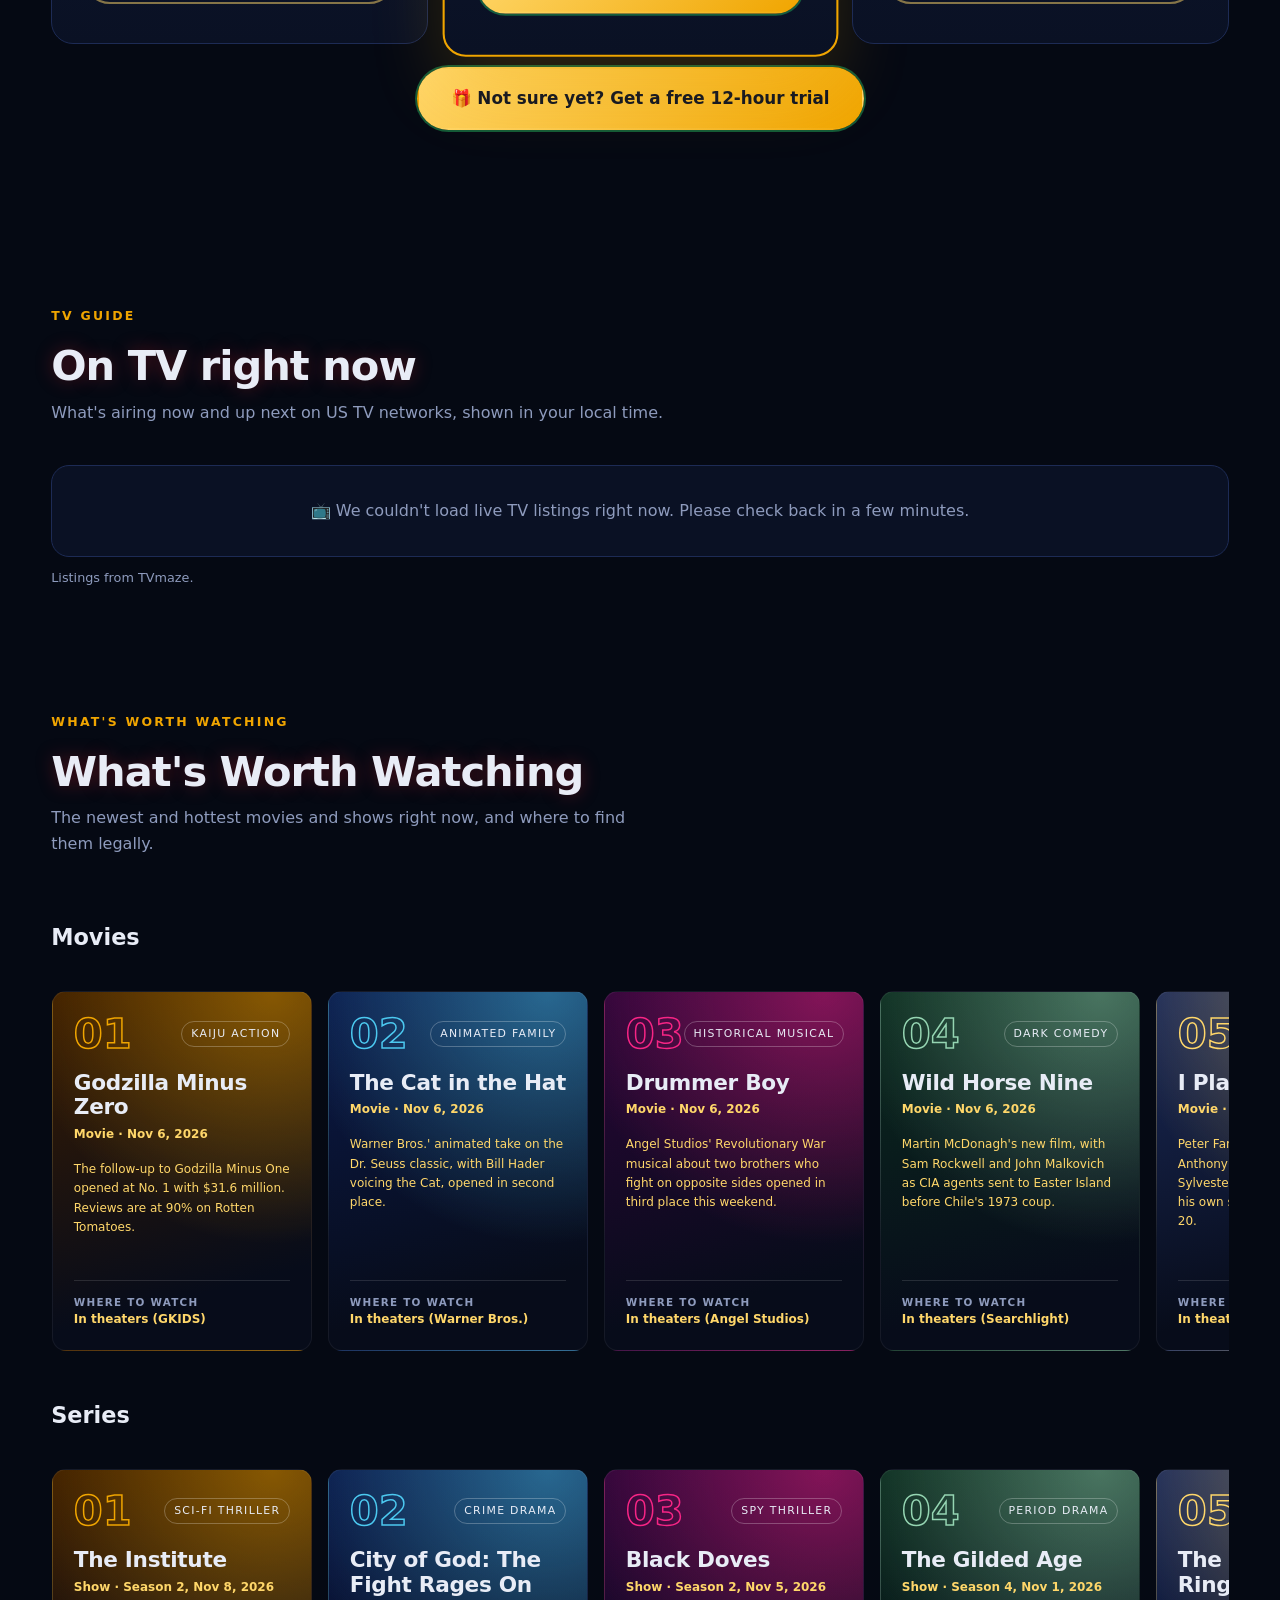
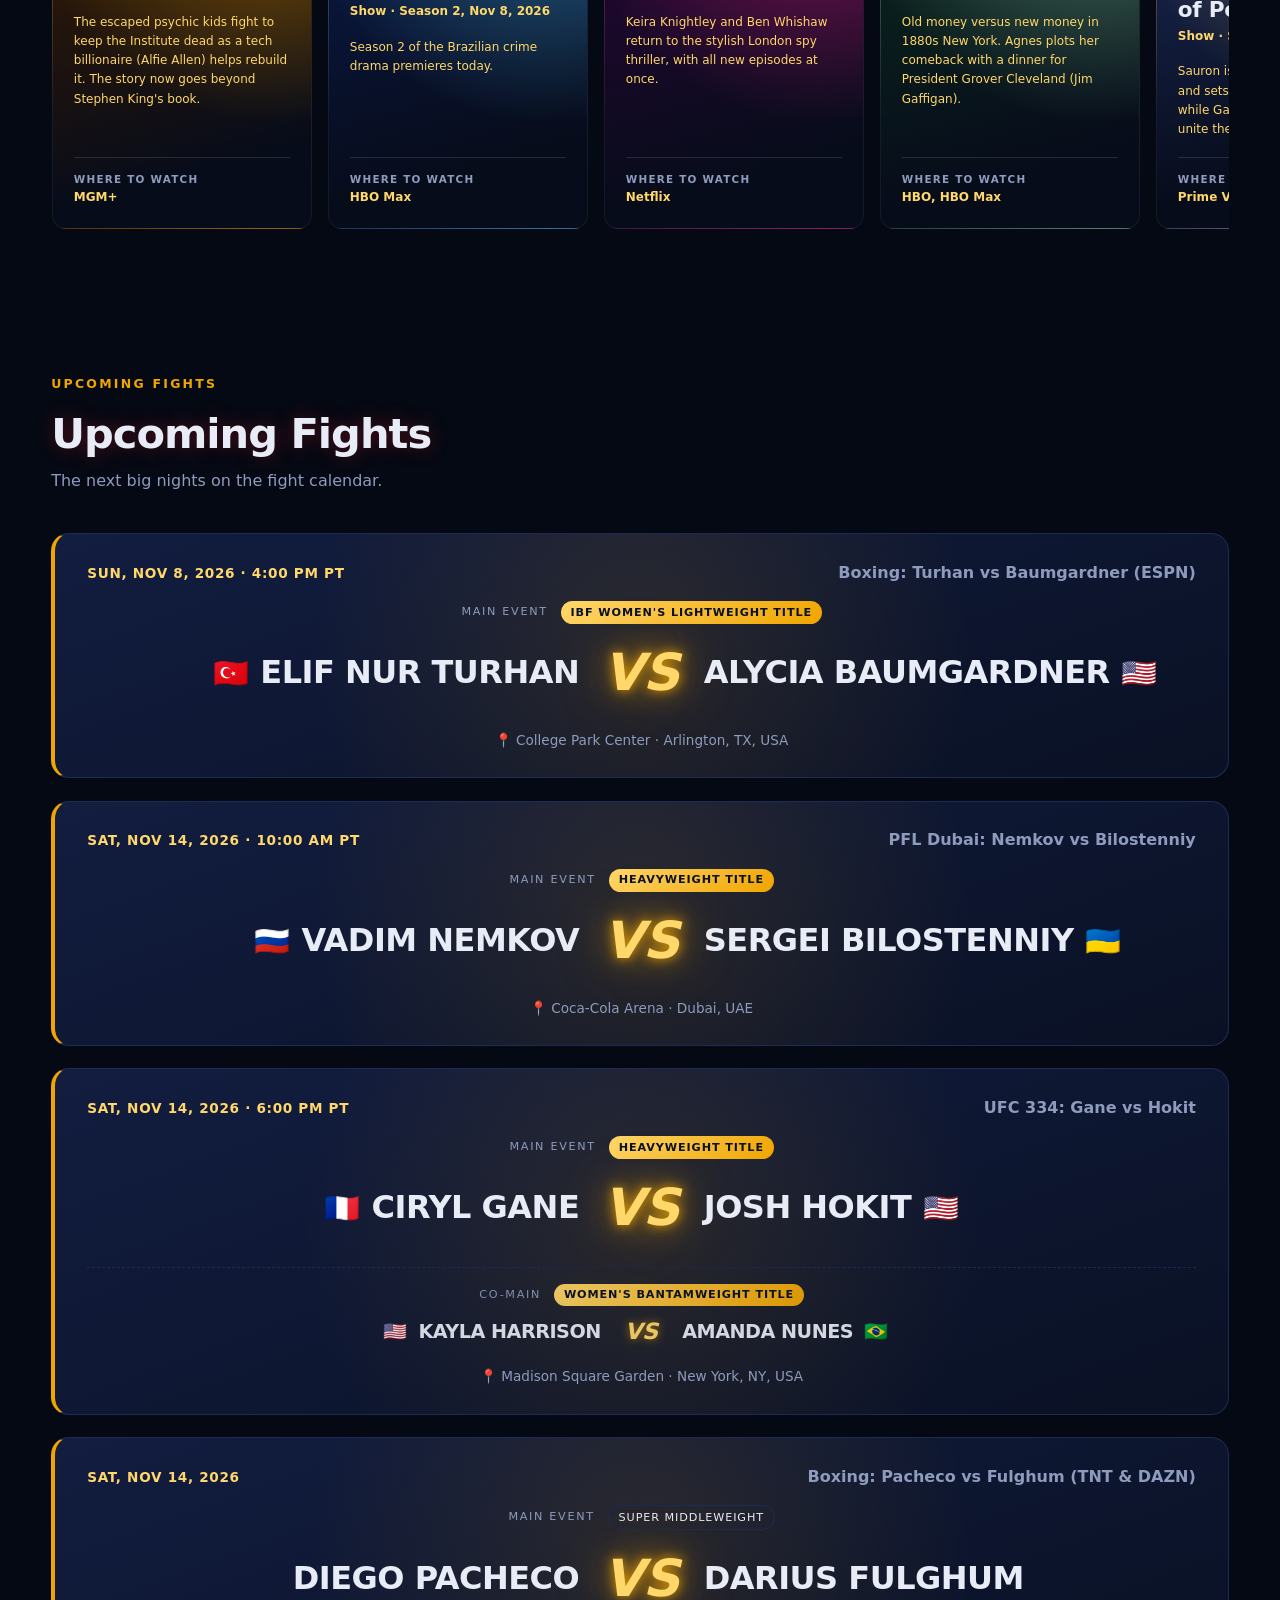
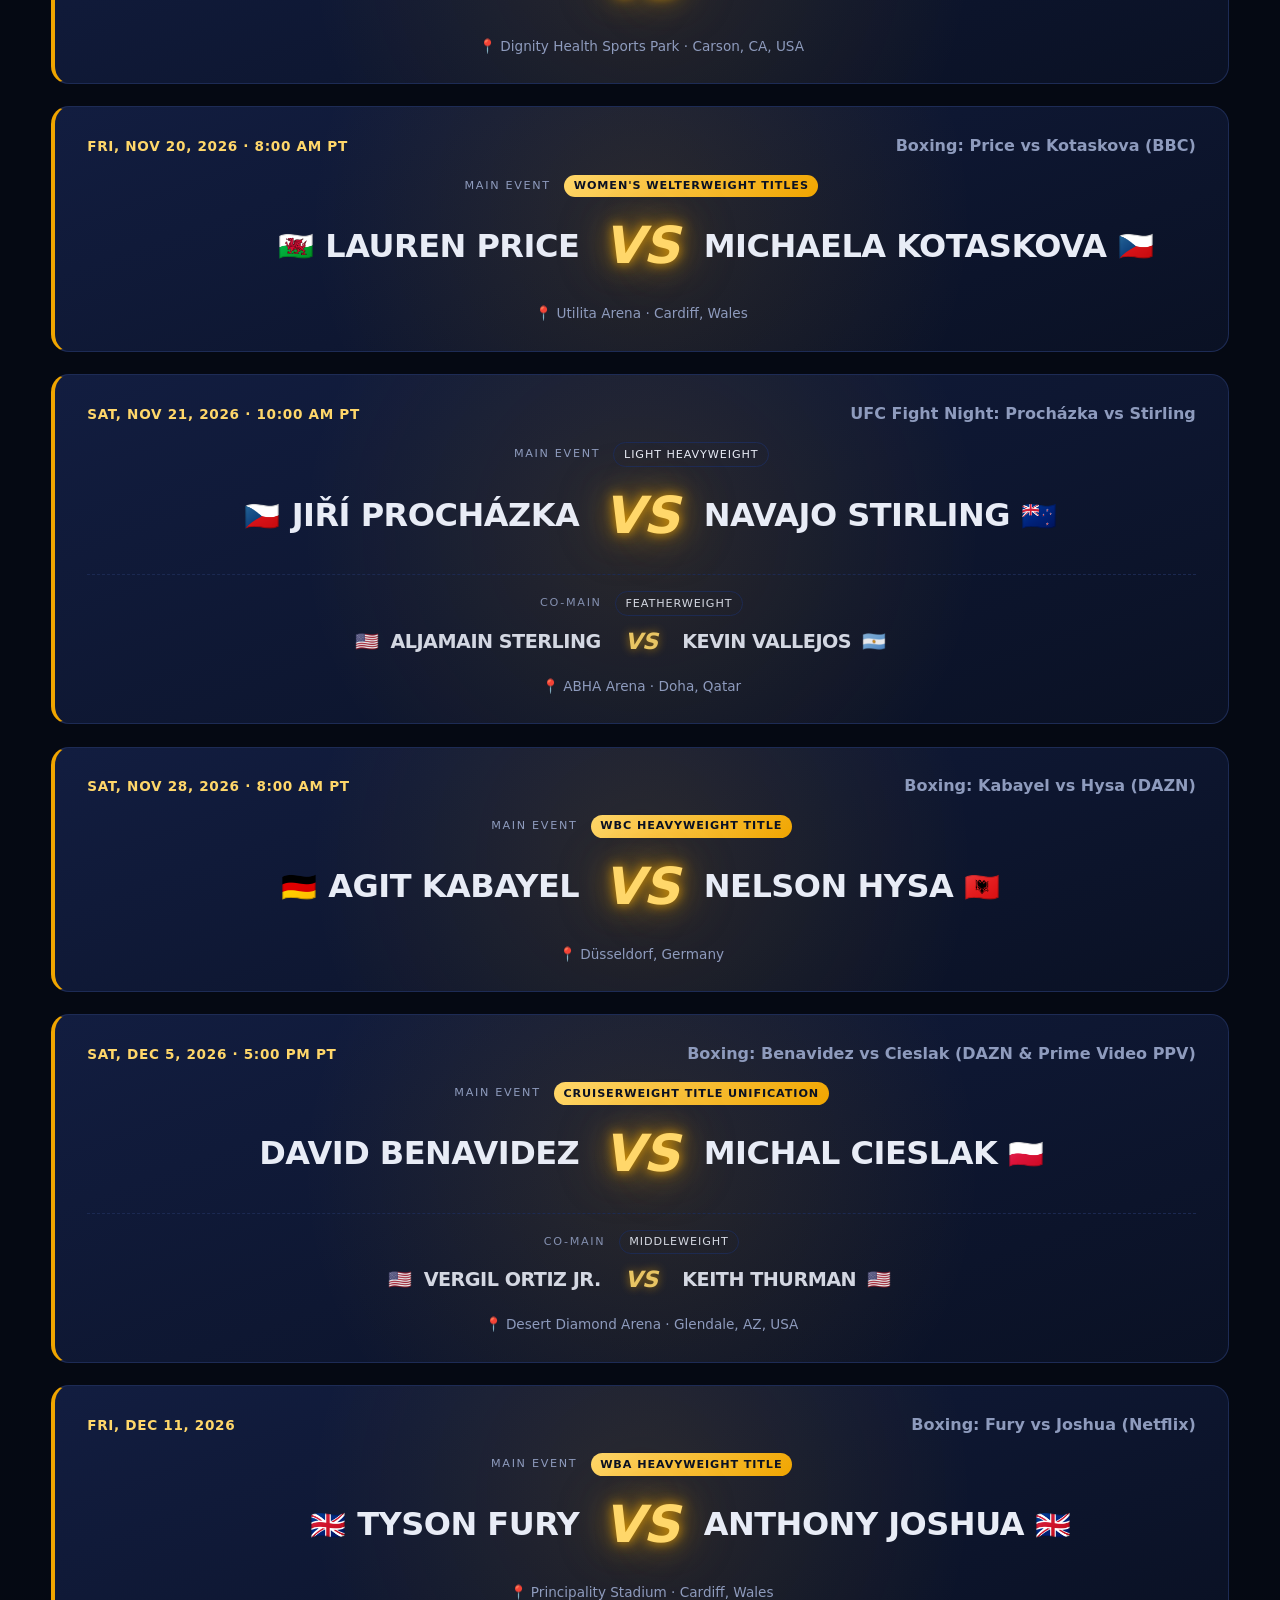
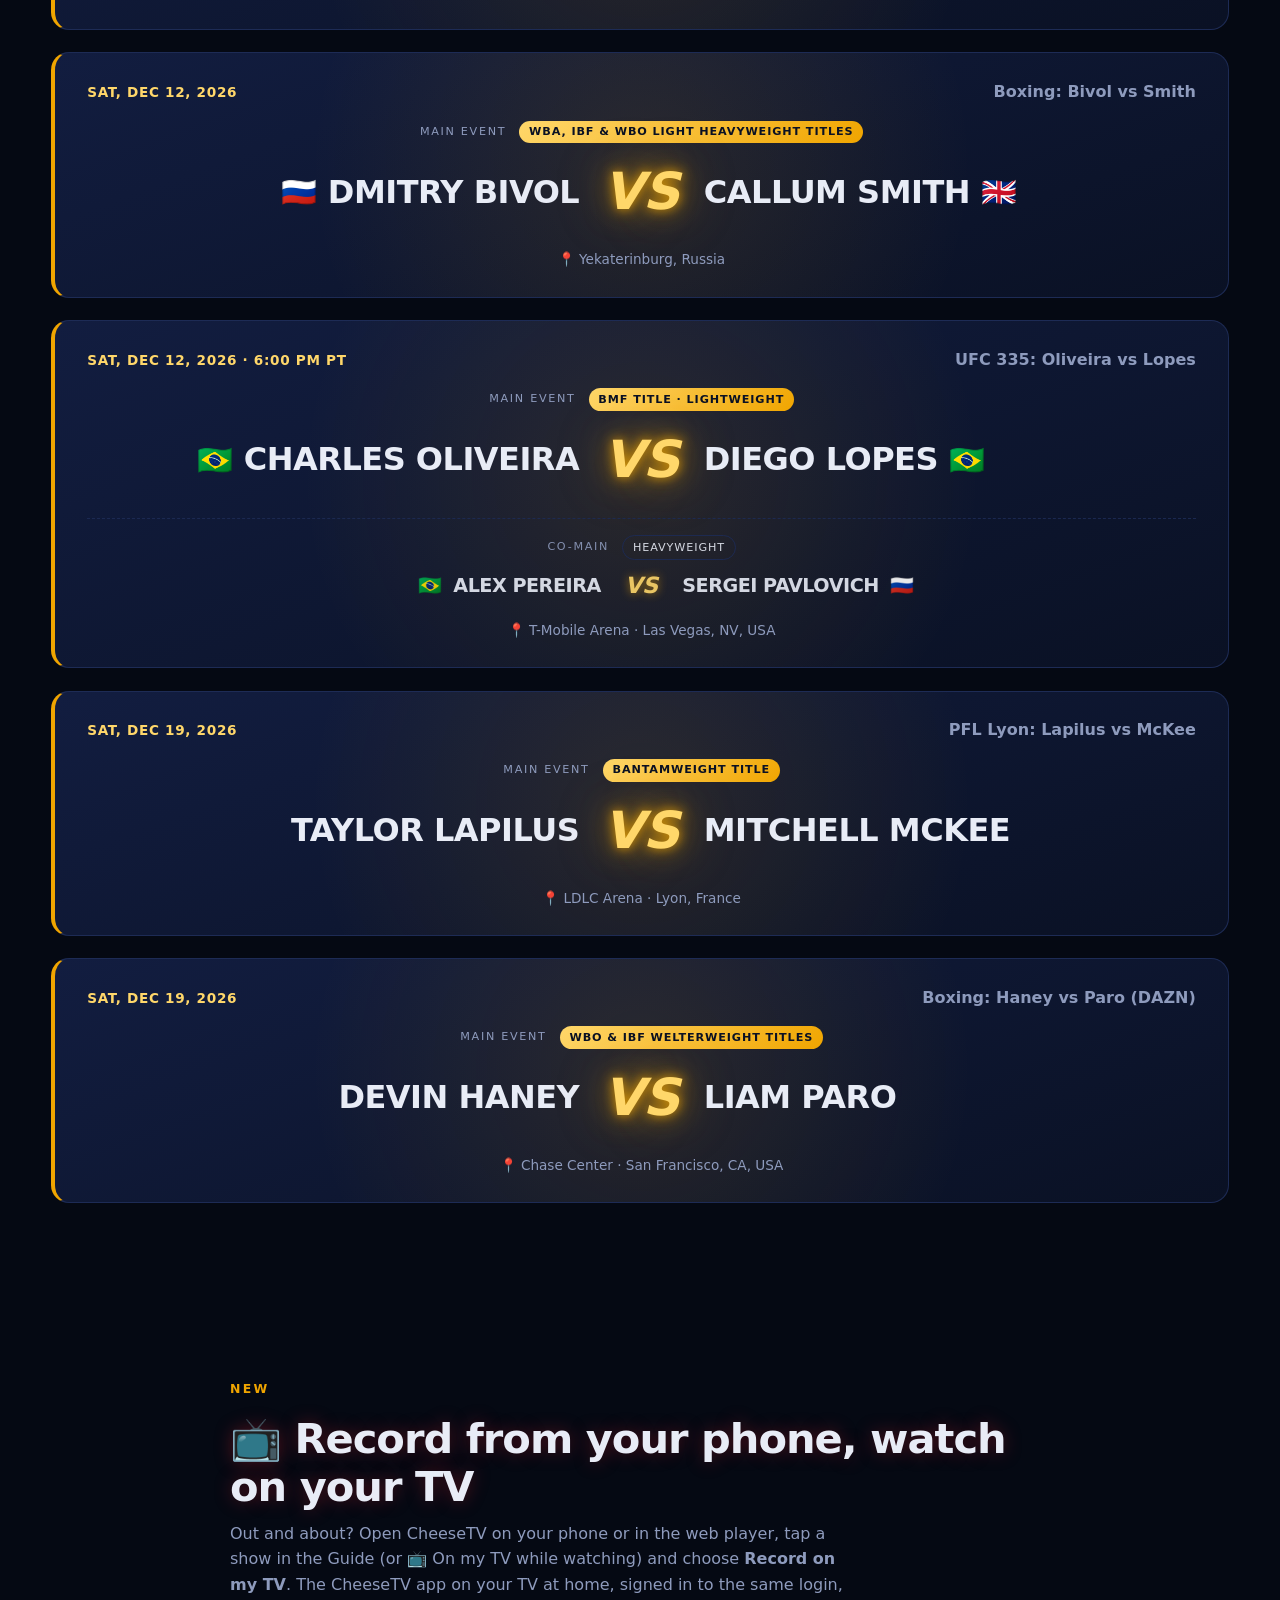
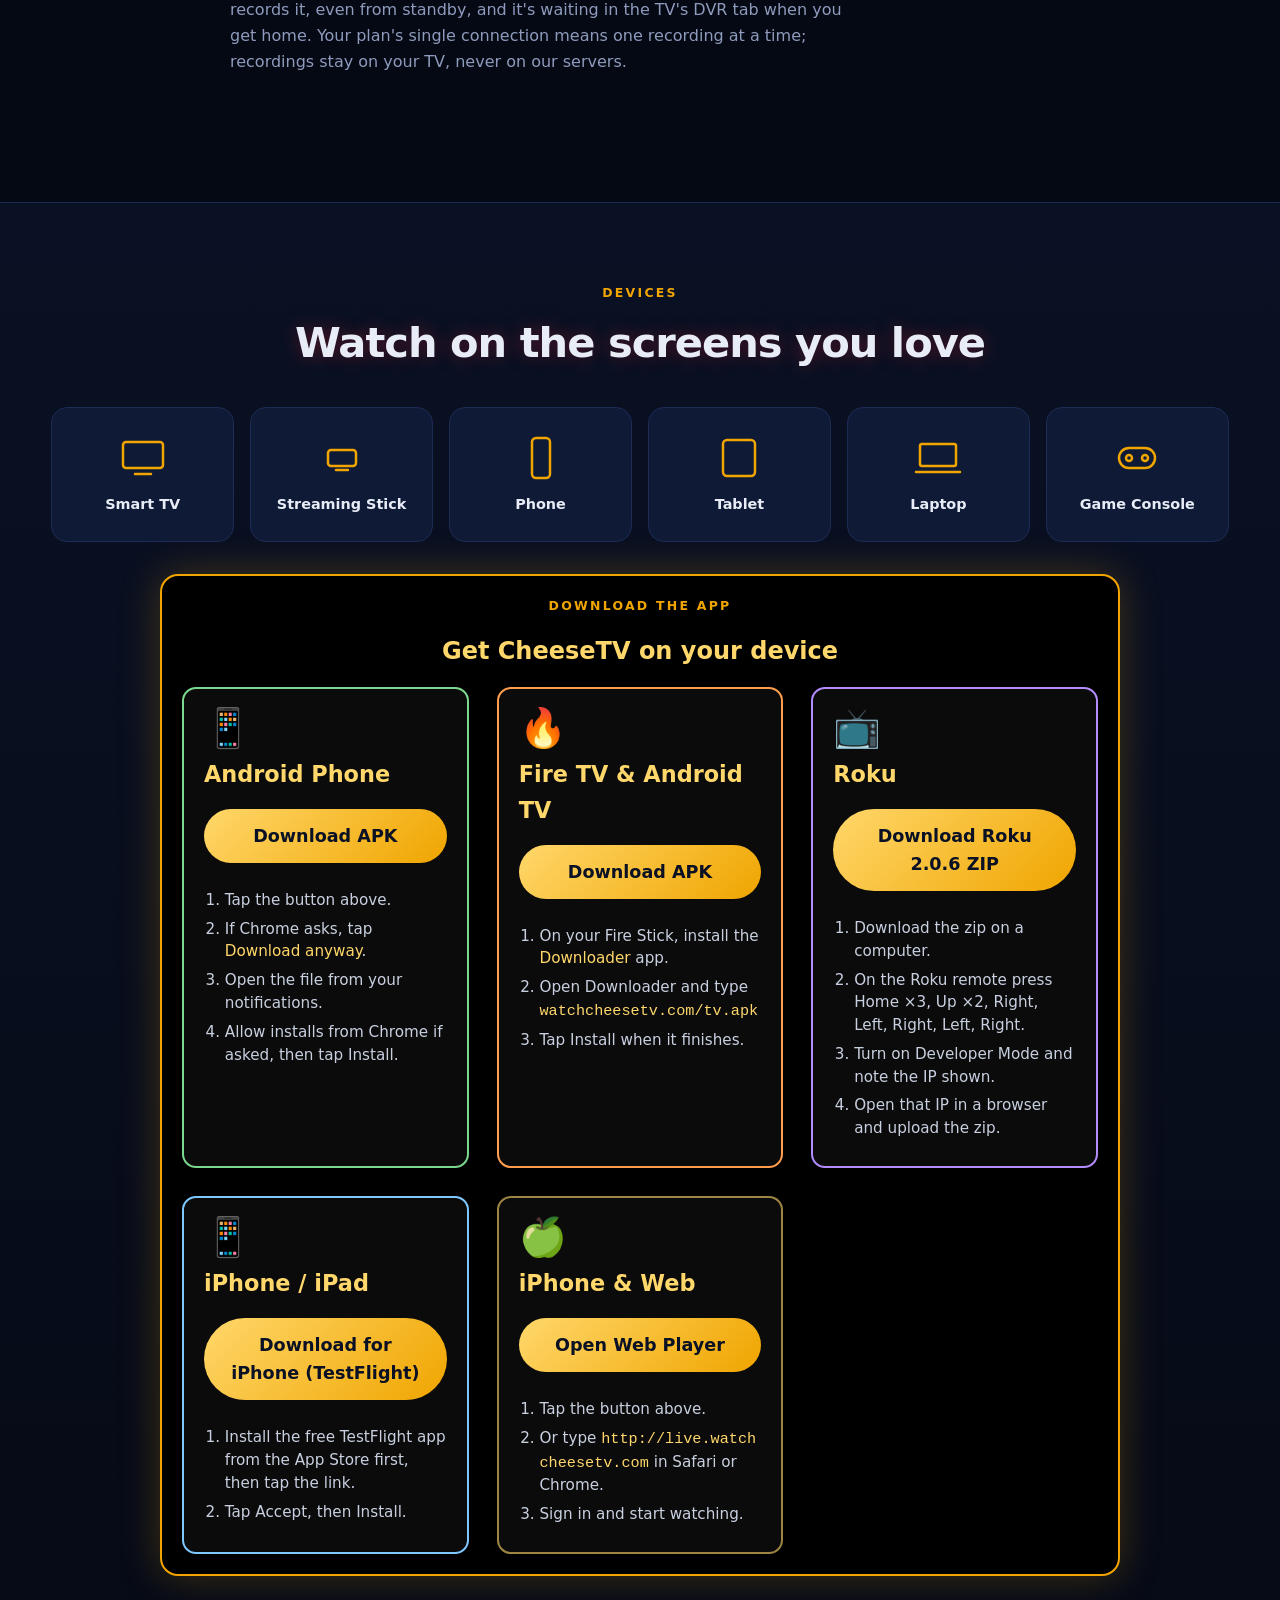
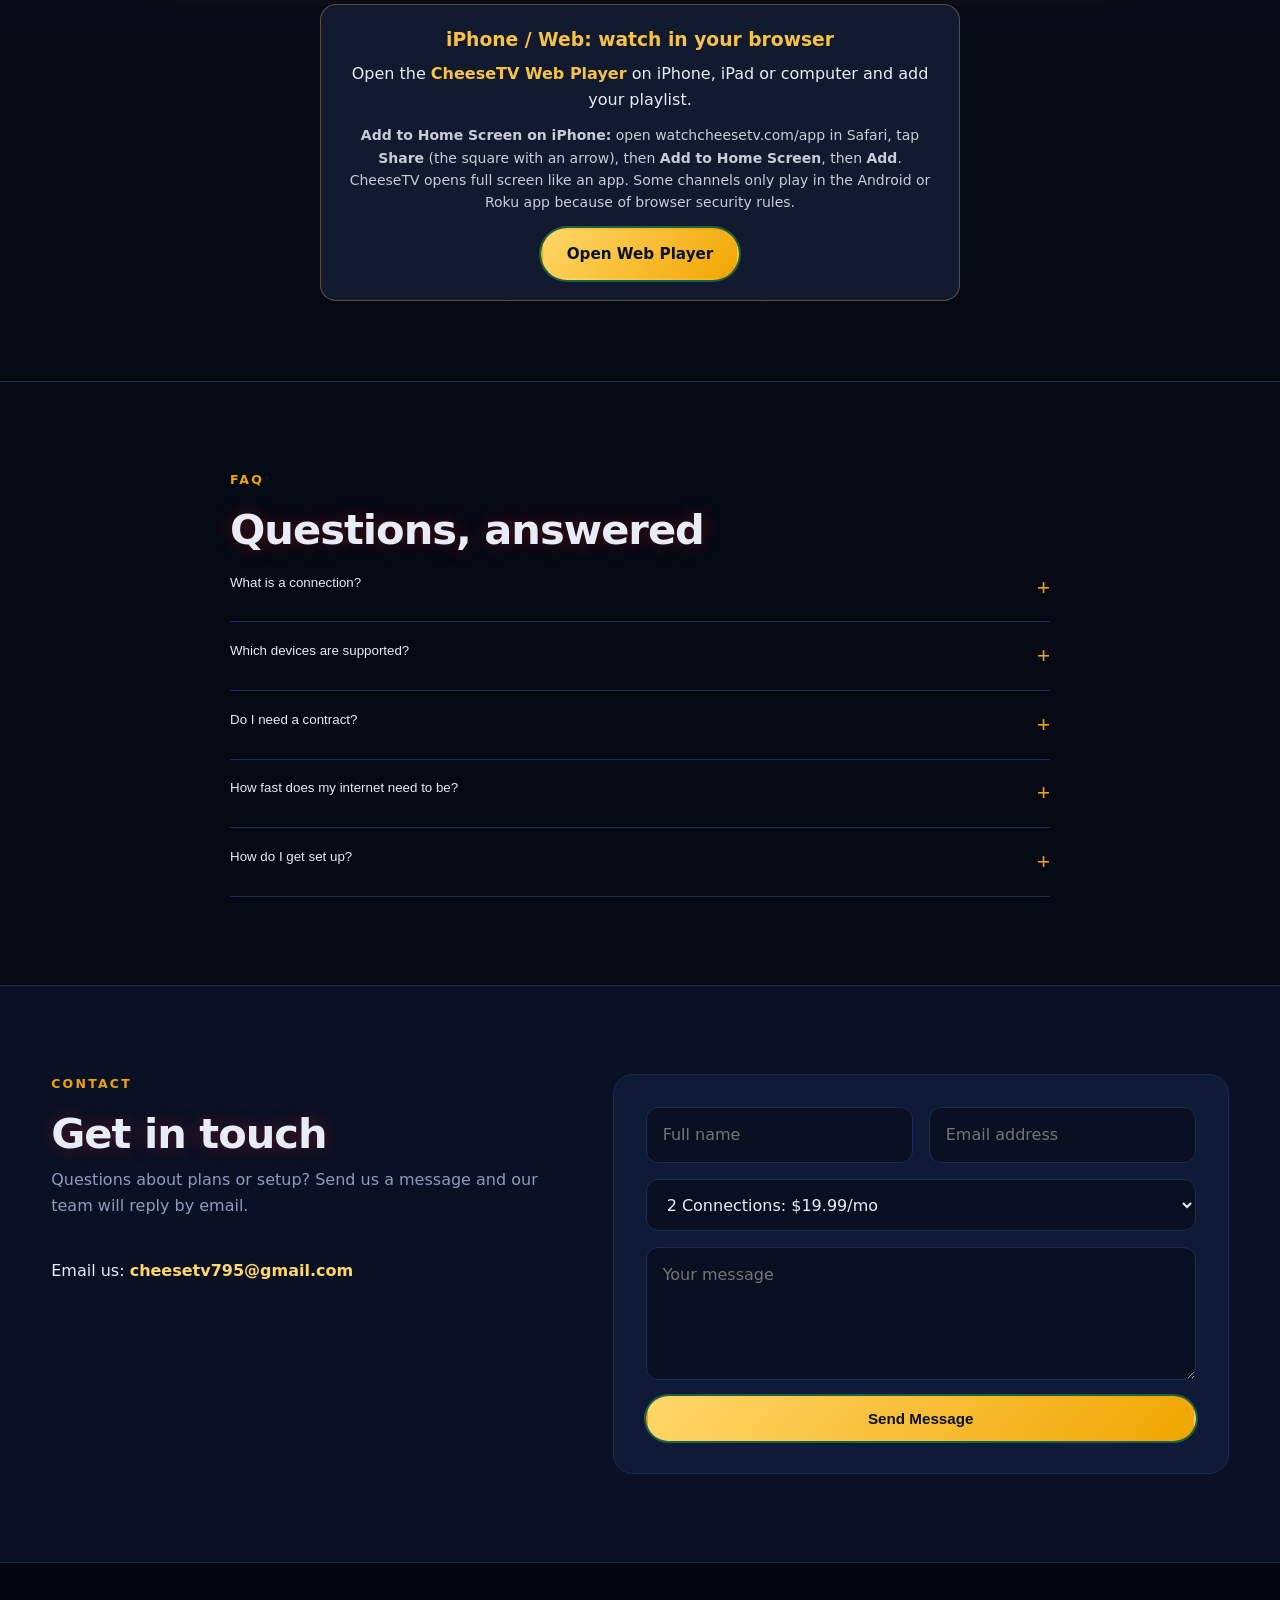
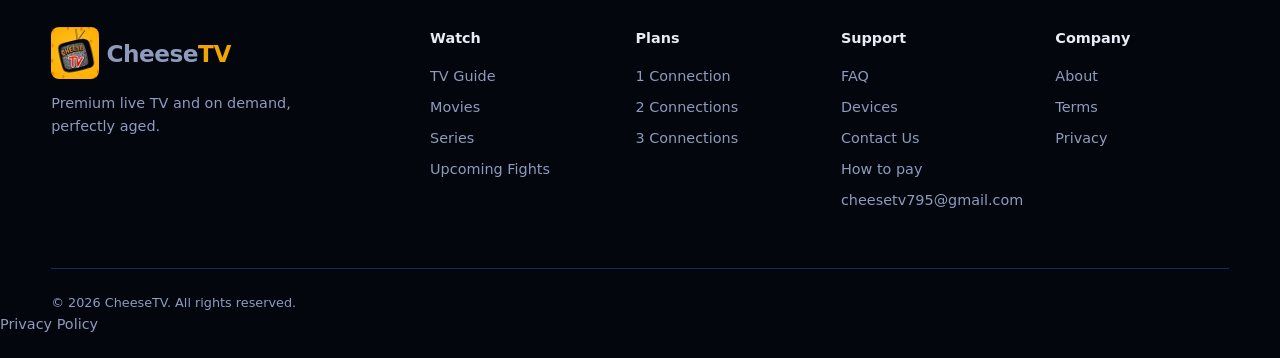
==== commit 20b72b07: "Release Roku 2.0.6 playback fixes and Christmas lights" ====
--- a/index.html
+++ b/index.html
@@ -48,7 +48,7 @@
 <div class="dev-strip"><div><svg viewBox="0 0 48 48"><rect x="4" y="8" width="40" height="26" rx="3"/><path d="M16 40h16"/></svg>Smart TV</div><div><svg viewBox="0 0 48 48"><rect x="10" y="16" width="28" height="16" rx="3"/><path d="M18 36h12"/></svg>Streaming Stick</div><div><svg viewBox="0 0 48 48"><rect x="15" y="4" width="18" height="40" rx="4"/></svg>Phone</div><div><svg viewBox="0 0 48 48"><rect x="8" y="6" width="32" height="36" rx="4"/></svg>Tablet</div><div><svg viewBox="0 0 48 48"><rect x="6" y="10" width="36" height="22" rx="2"/><path d="M2 38h44"/></svg>Laptop</div><div><svg viewBox="0 0 48 48"><rect x="6" y="14" width="36" height="20" rx="10"/><circle cx="16" cy="24" r="3"/><circle cx="32" cy="24" r="3"/></svg>Game Console</div></div><div id="download" class="dl"><p class="eyebrow">Download the App</p><h3>Get CheeseTV on your device</h3><div class="dl-grid">
 <a class="dl-card" href="/cheesetv-player.apk" download><i>📱</i><b>Android Phone</b><span>Download APK</span><ol><li>Tap the button above.</li><li>If Chrome asks, tap <em>Download anyway</em>.</li><li>Open the file from your notifications.</li><li>Allow installs from Chrome if asked, then tap Install.</li></ol></a>
 <a class="dl-card" href="/tv.apk" download><i>🔥</i><b>Fire TV &amp; Android TV</b><span>Download APK</span><ol><li>On your Fire Stick, install the <em>Downloader</em> app.</li><li>Open Downloader and type <code>watchcheesetv.com/tv.apk</code></li><li>Tap Install when it finishes.</li></ol></a>
-<a class="dl-card" href="/cheesetv-roku.zip" download><i>📺</i><b>Roku</b><span>Download Roku ZIP</span><ol><li>Download the zip on a computer.</li><li>On the Roku remote press Home ×3, Up ×2, Right, Left, Right, Left, Right.</li><li>Turn on Developer Mode and note the IP shown.</li><li>Open that IP in a browser and upload the zip.</li></ol></a>
+<a class="dl-card" href="/cheesetv-roku-2.0.6.zip" download><i>📺</i><b>Roku</b><span>Download Roku 2.0.6 ZIP</span><ol><li>Download the zip on a computer.</li><li>On the Roku remote press Home ×3, Up ×2, Right, Left, Right, Left, Right.</li><li>Turn on Developer Mode and note the IP shown.</li><li>Open that IP in a browser and upload the zip.</li></ol></a>
 <a class="dl-card" href="https://testflight.apple.com/join/nHDpEhwu" target="_blank" rel="noopener"><i>📱</i><b>iPhone / iPad</b><span>Download for iPhone (TestFlight)</span><ol><li>Install the free TestFlight app from the App Store first, then tap the link.</li><li>Tap Accept, then Install.</li></ol></a>
 <a class="dl-card" href="http://live.watchcheesetv.com"><i>🍏</i><b>iPhone &amp; Web</b><span>Open Web Player</span><ol><li>Tap the button above.</li><li>Or type <code>http://live.watchcheesetv.com</code> in Safari or Chrome.</li><li>Sign in and start watching.</li></ol></a>
 
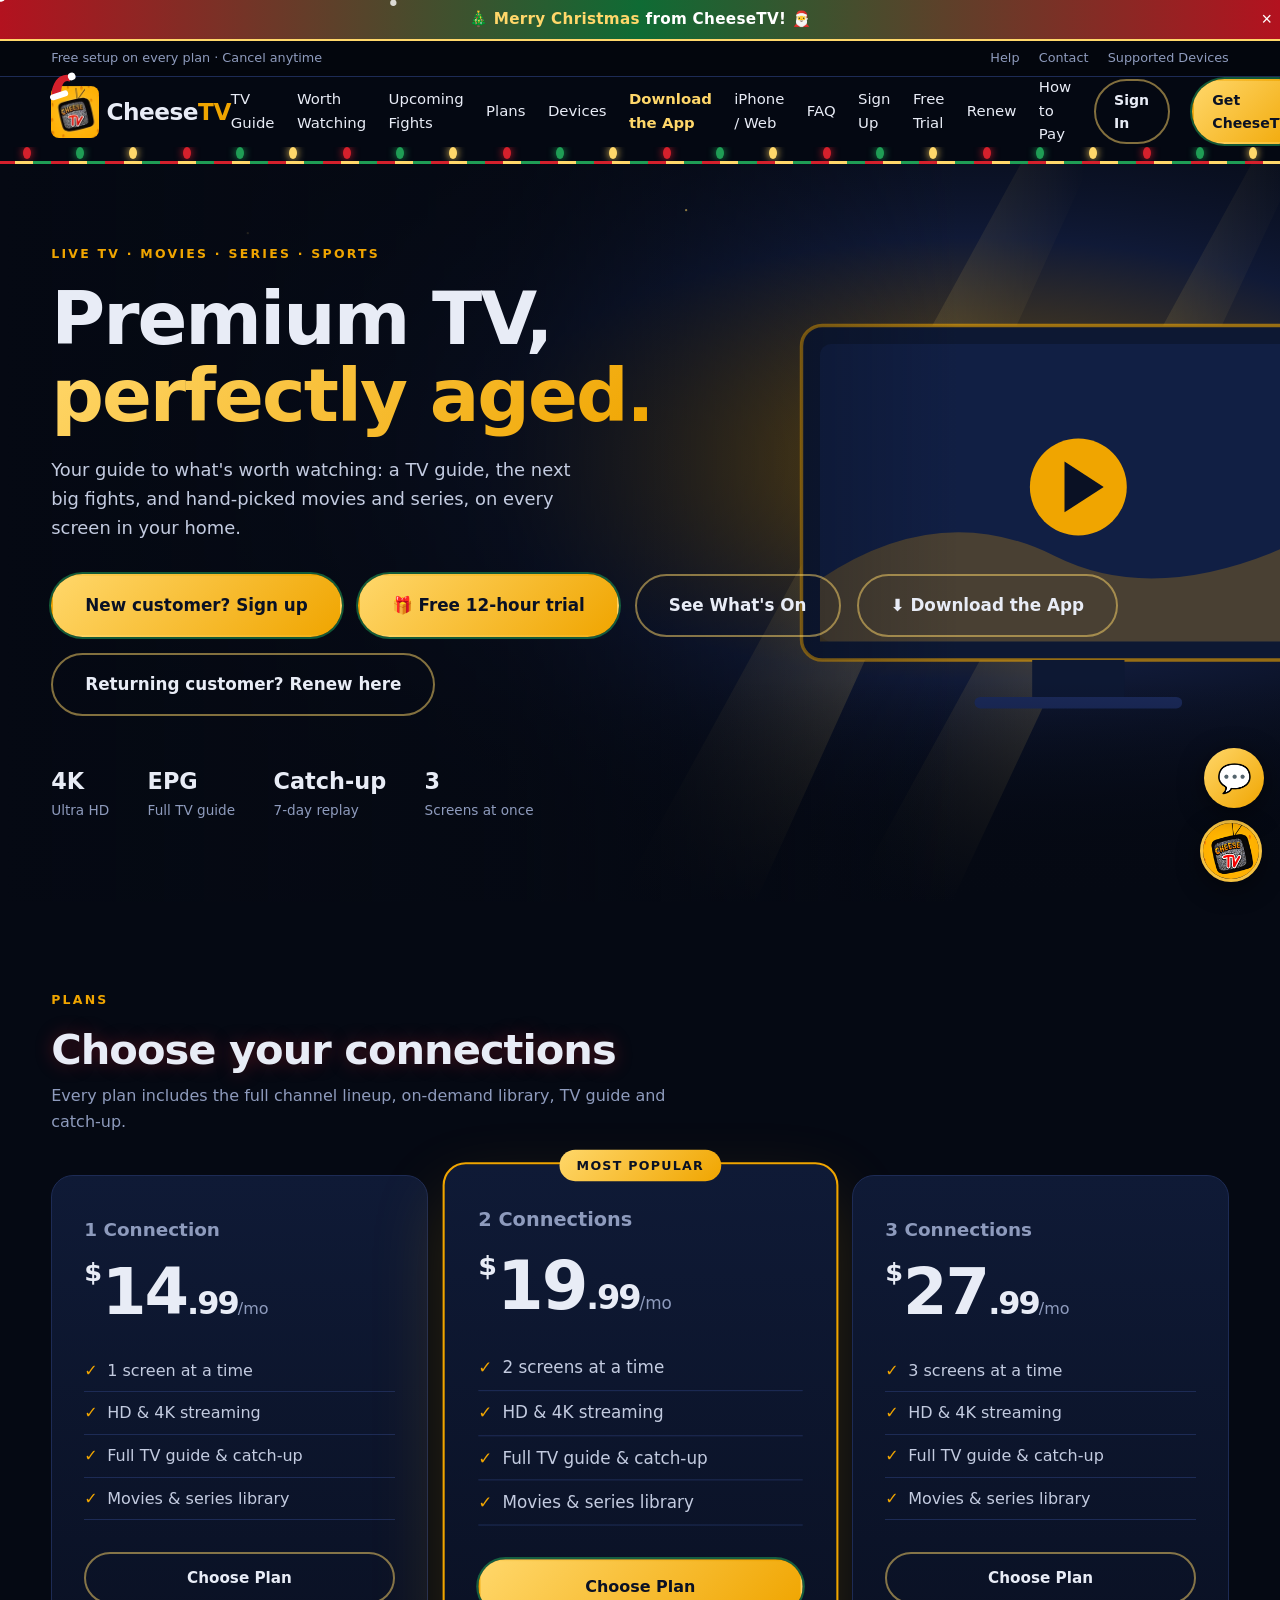
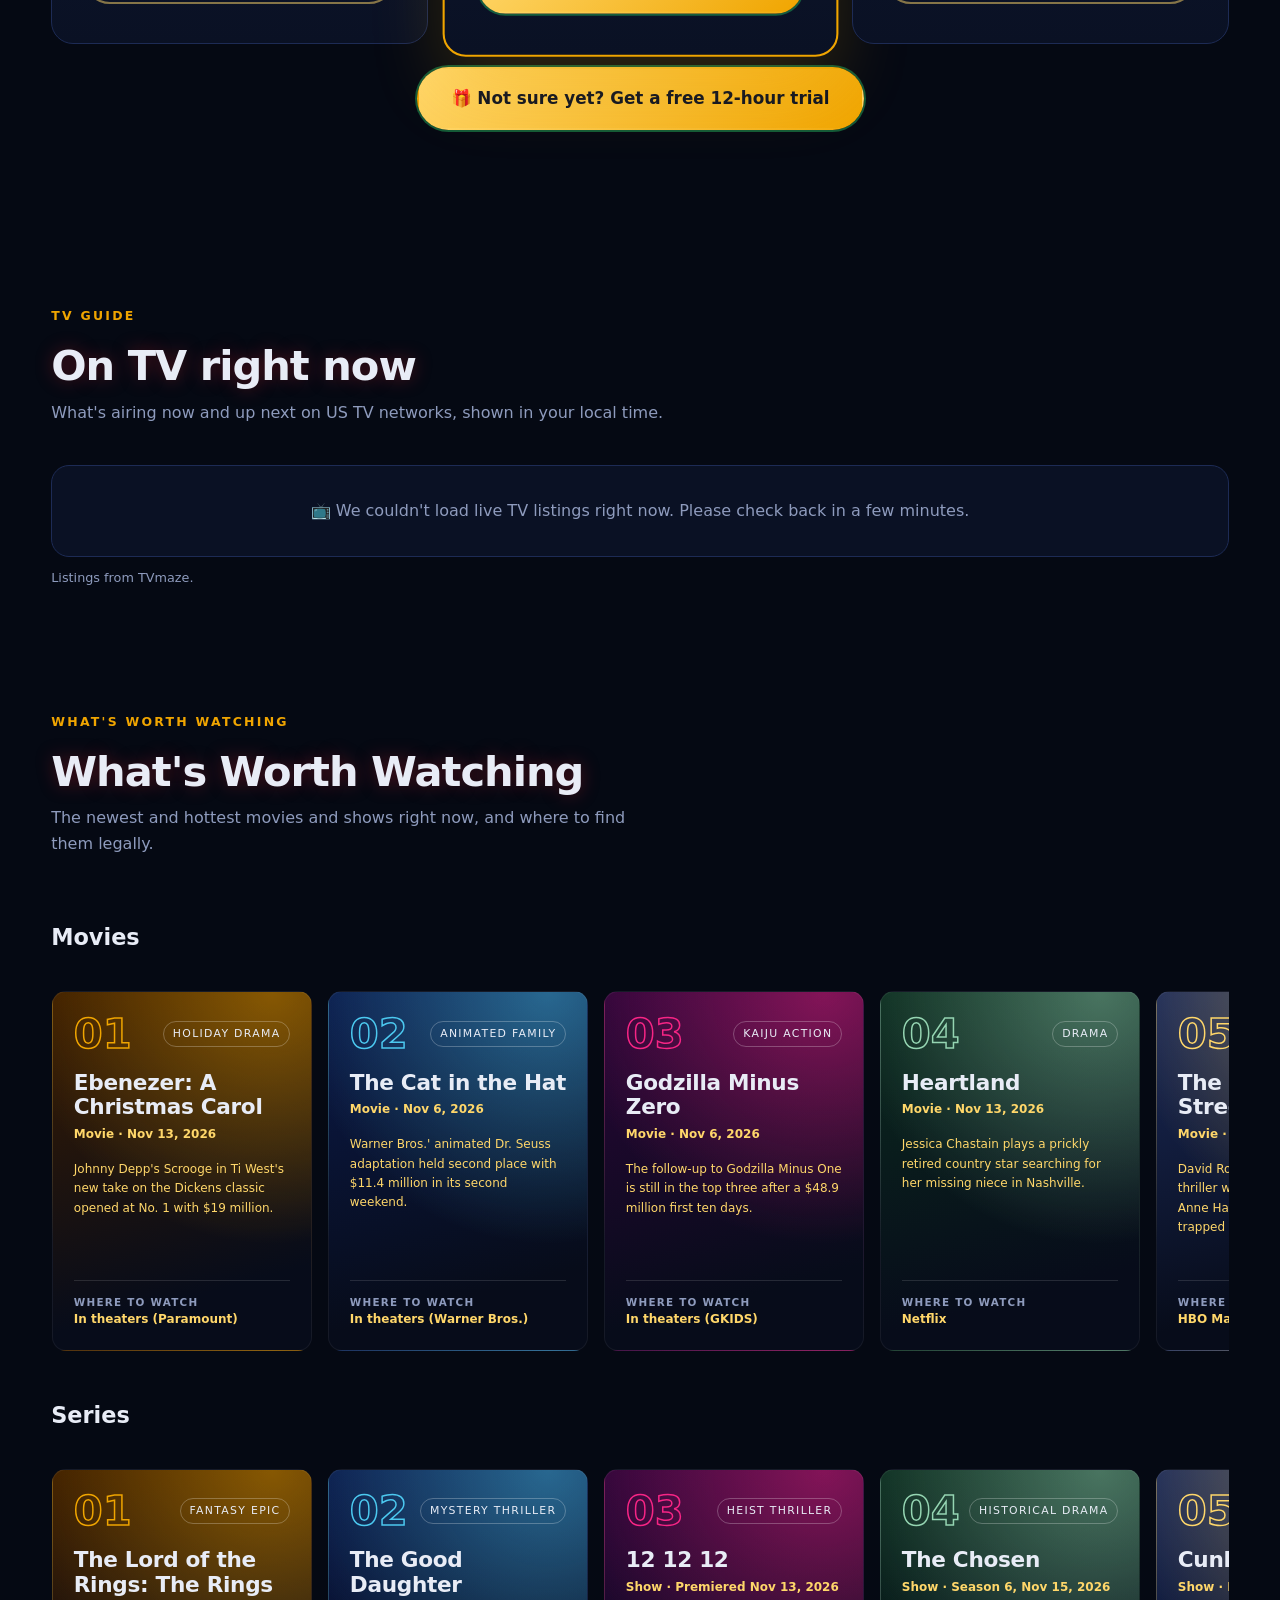
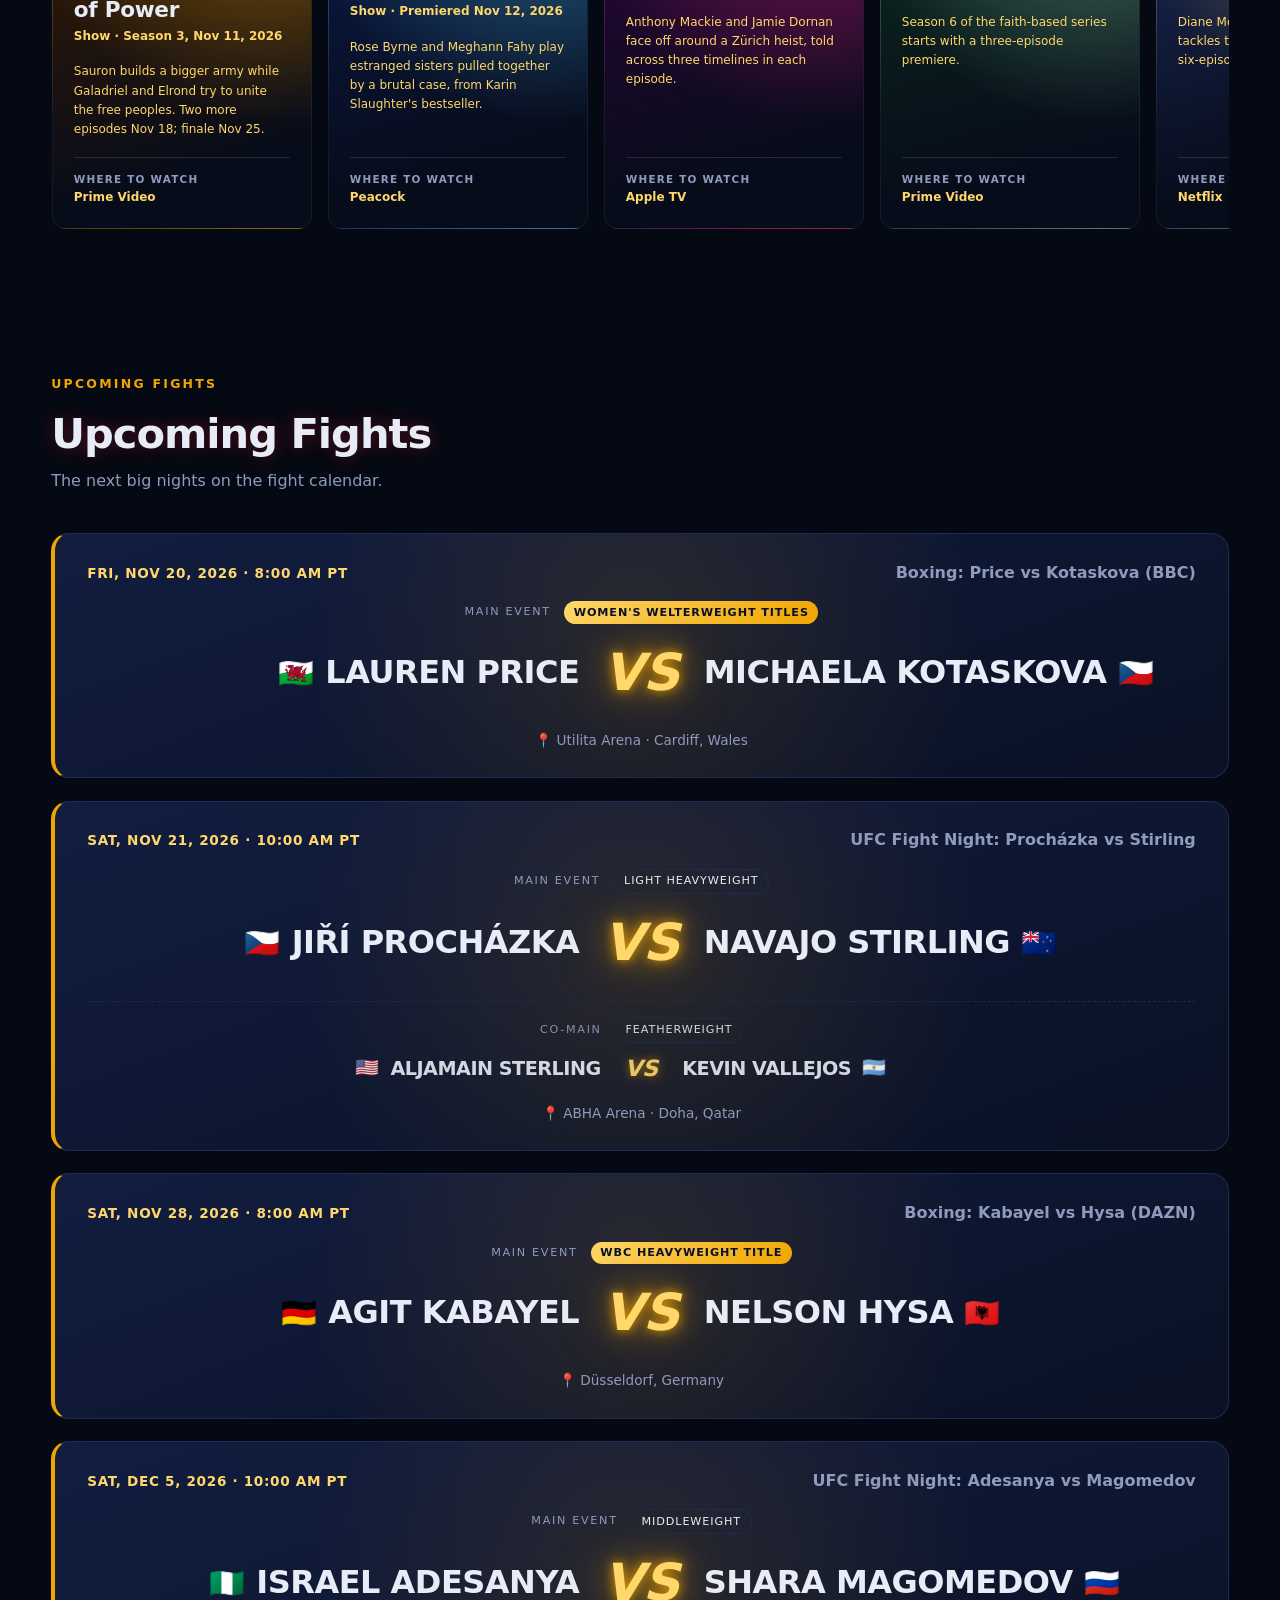
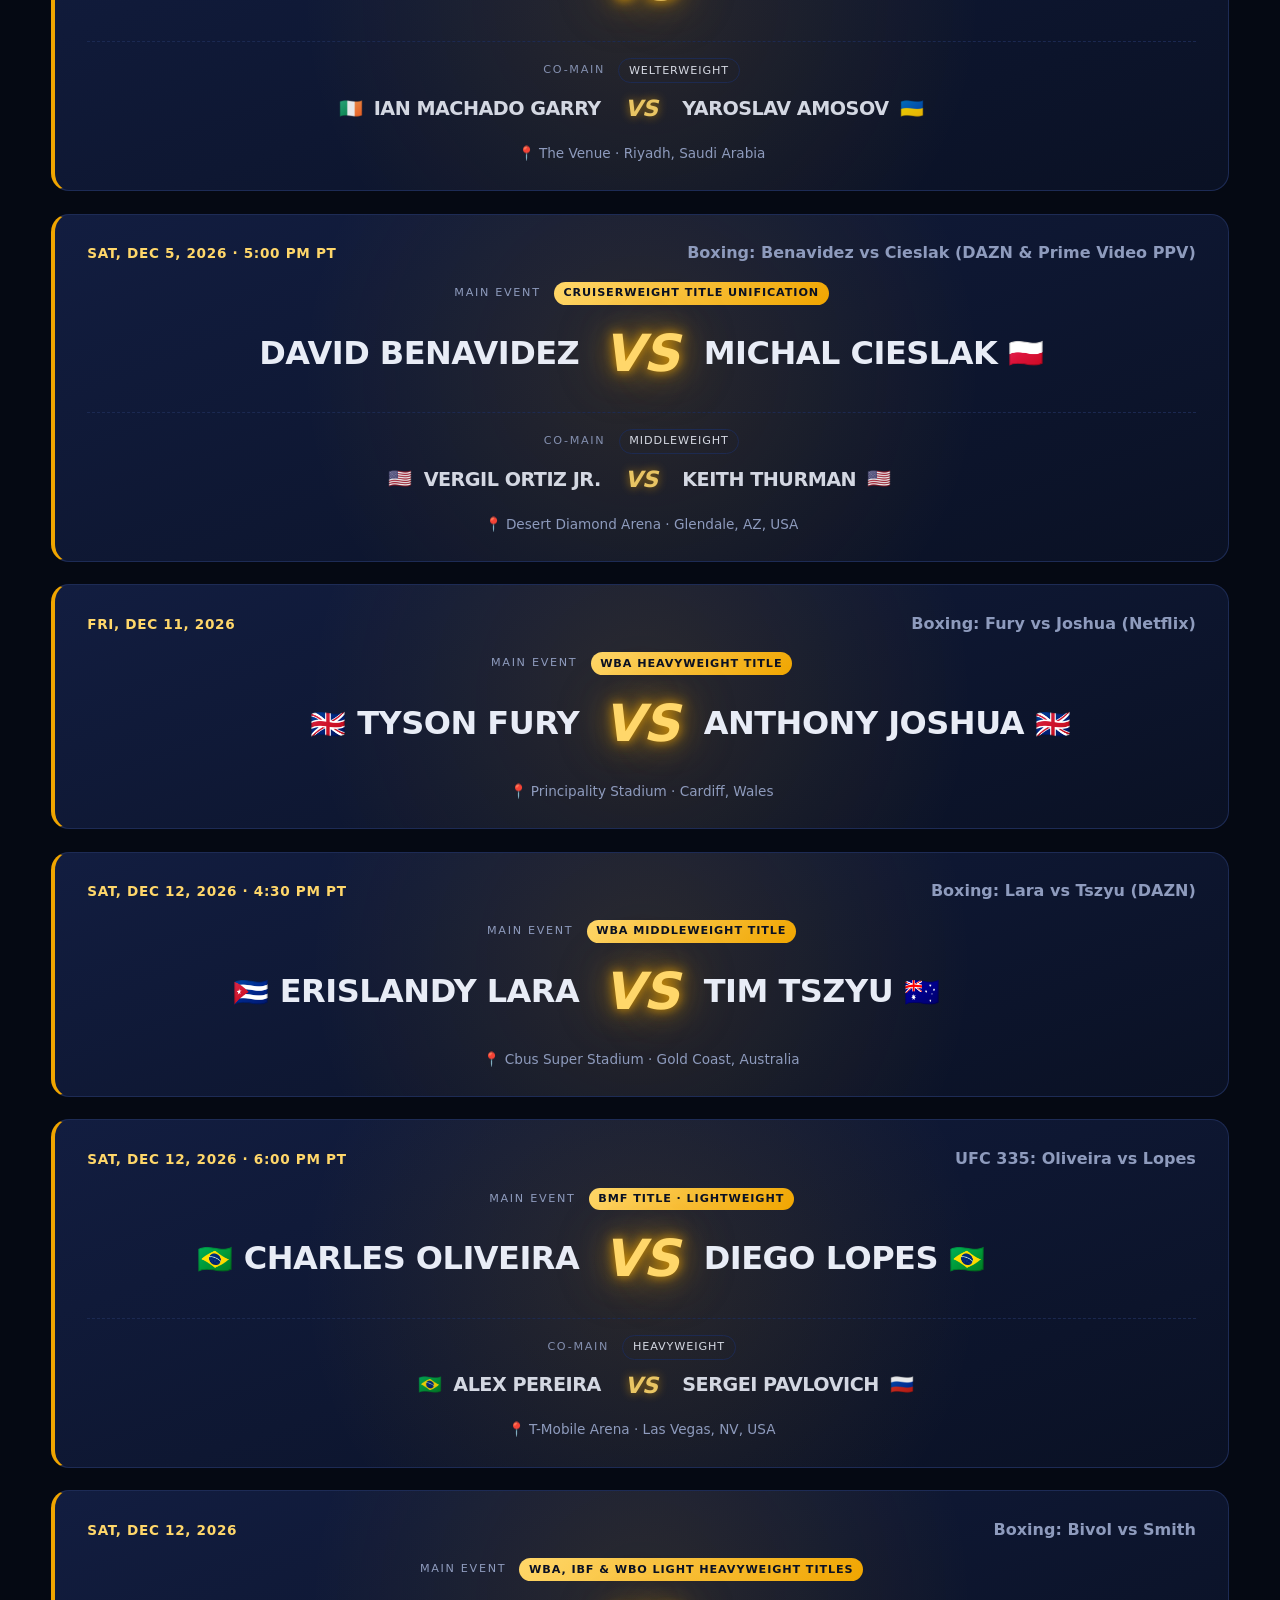
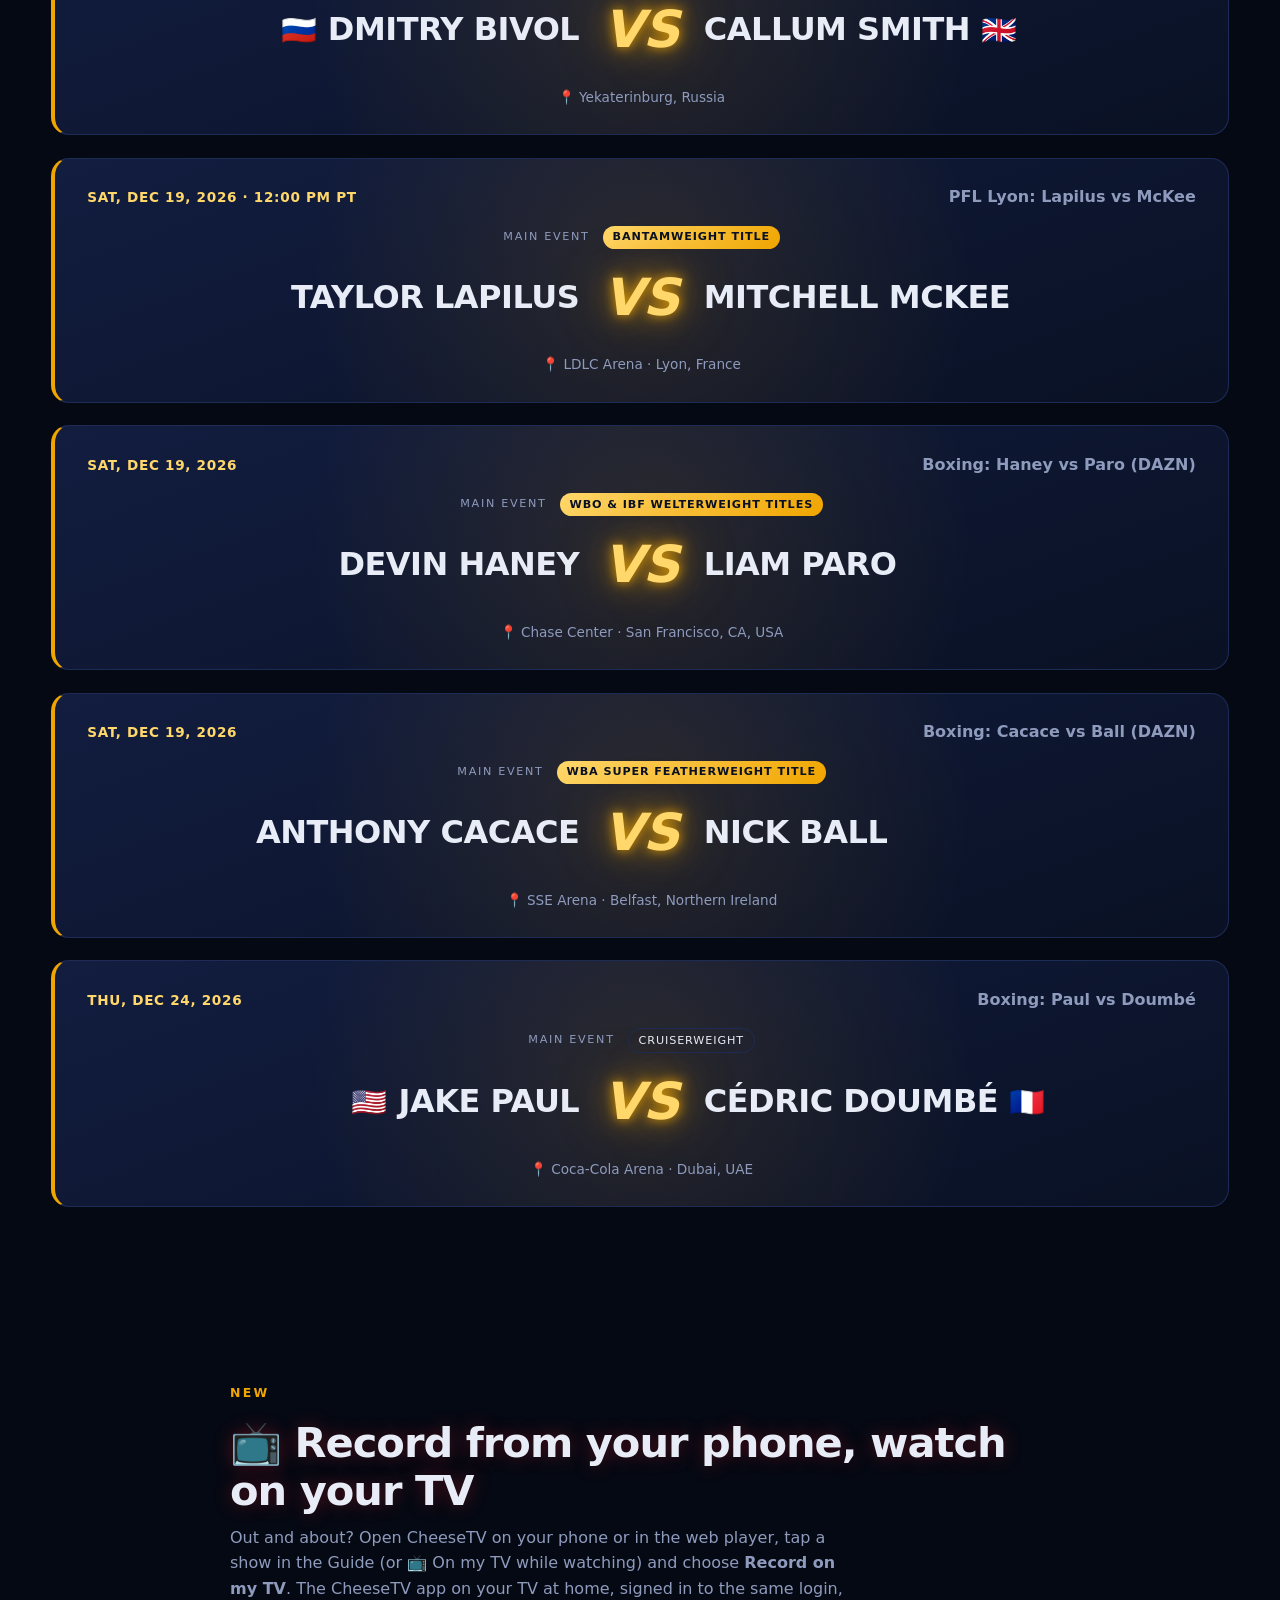
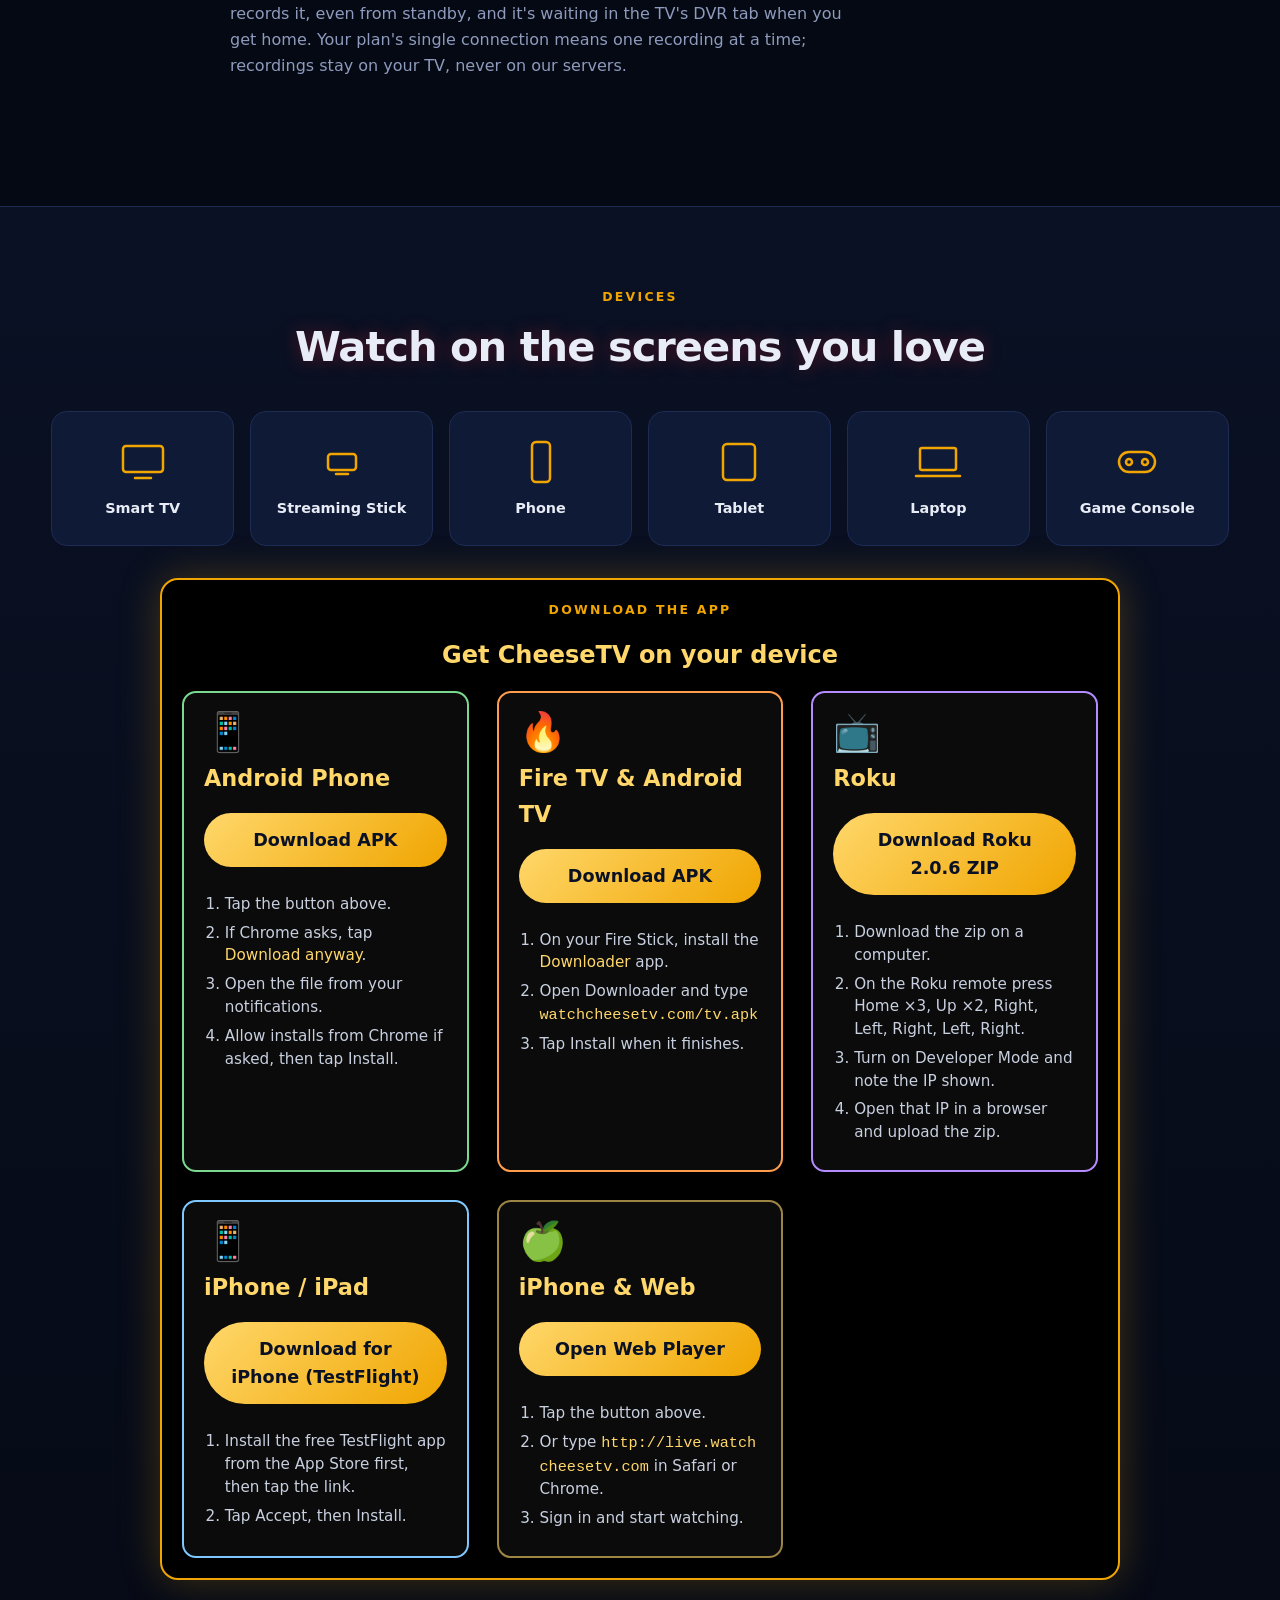
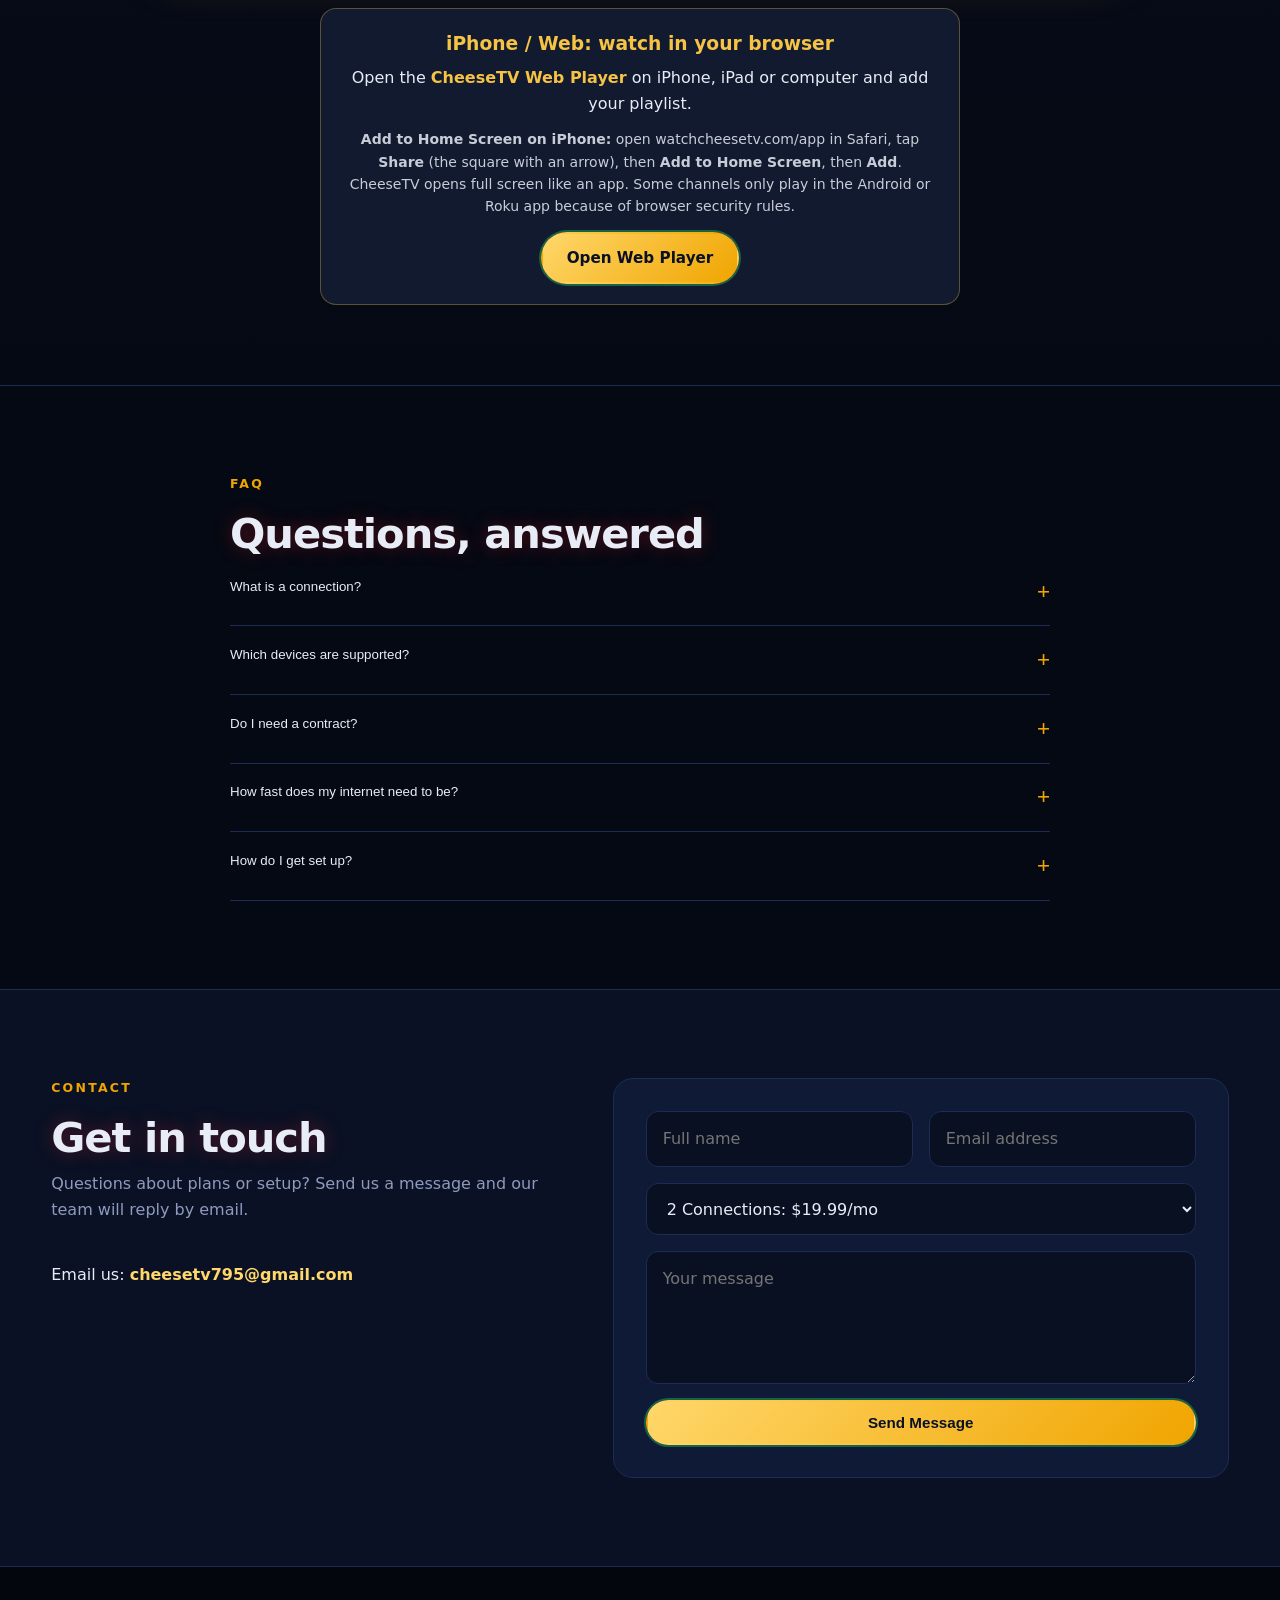
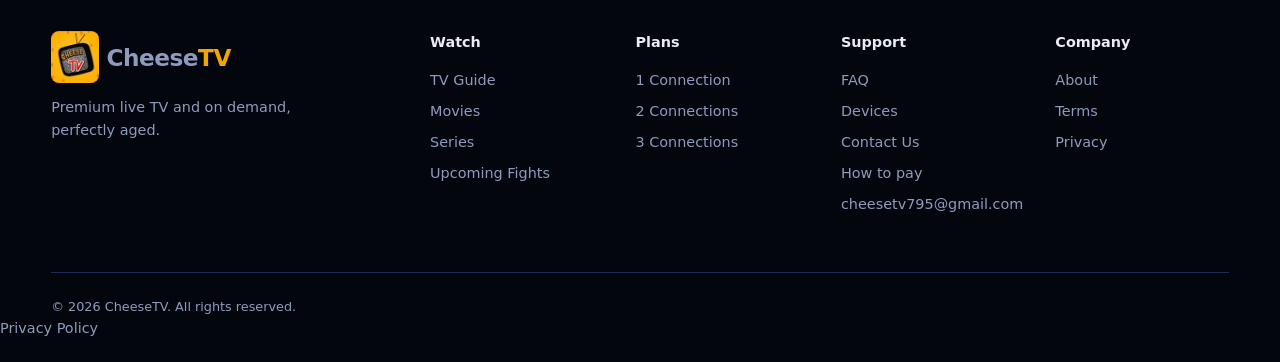
==== commit af4e8704: "Weekly update: fights and What's Worth Watching (Nov 15)" ====
--- a/index.html
+++ b/index.html
@@ -1,7 +1,7 @@
 <!DOCTYPE html>
 <html lang="en"><head><meta charset="UTF-8"><meta name="viewport" content="width=device-width,initial-scale=1">
 <title>CheeseTV — Premium Live TV &amp; On Demand</title><meta name="description" content="CheeseTV: premium live channels, movies, series and sports on every screen.">
-<link rel="stylesheet" href="styles.css?v=20261108"><link rel="stylesheet" href="assets/christmas.css?v=20261108"><link rel="manifest" href="/manifest.webmanifest"><meta name="theme-color" content="#0a1124"><link rel="icon" type="image/png" sizes="32x32" href="/icons/favicon-32.png"><link rel="icon" type="image/png" sizes="192x192" href="/icons/icon-192.png"><link rel="apple-touch-icon" href="/icons/apple-touch-icon.png"><meta name="apple-mobile-web-app-capable" content="yes"><style id="dl-critical">#download.dl{display:block;margin:32px auto 0;max-width:960px;background:#000;border:2px solid #f0a500;border-radius:18px;padding:20px;text-align:center}#download h3{color:#ffd76a;margin:0 0 16px}#download .dl-grid{display:grid;grid-template-columns:repeat(auto-fit,minmax(220px,1fr));gap:28px}#download .dl-card{display:flex;flex-direction:column;gap:8px;background:#0b0b0b;border:1px solid rgba(255,215,106,.6);border-radius:14px;padding:16px;text-align:left;text-decoration:none;color:#fff}#download .dl-card b{color:#ffd76a;font-size:1.05rem;display:block}#download .dl-card span{display:inline-block;align-self:flex-start;background:linear-gradient(135deg,#ffd76a,#f0a500);color:#0a1124;font-weight:800;padding:.5rem 1.1rem;border-radius:999px}#download .dl-card i{font-style:normal;font-size:2.4rem;line-height:1}#download .dl-card b{font-size:1.4rem!important}#download .dl-card span{font-size:1.1rem;padding:.8rem 1.4rem!important;align-self:stretch!important;text-align:center;margin:6px 0}#download .dl-card ol{margin:4px 0 0;padding-left:1.3rem;color:#c8d0e0;font-size:.95rem;line-height:1.5}#download .dl-card li{display:list-item;margin:6px 0}#download .dl-card em{color:#ffd76a;font-style:normal}#download .dl-card{padding:20px!important;gap:10px!important;border-width:2px!important}#download .dl-card:nth-child(1){border-color:#7bd88f!important}#download .dl-card:nth-child(2){border-color:#ff9d4d!important}#download .dl-card:nth-child(3){border-color:#b48cff!important}#download .dl-card:nth-child(4){border-color:#7ec8ff!important}#download .dl-card code{color:#ffd76a;overflow-wrap:anywhere;word-break:break-all;white-space:normal}#download .dl-card{min-width:0;max-width:100%;box-sizing:border-box;overflow:hidden}#dlToast{position:fixed;left:12px;right:12px;bottom:16px;z-index:9999;background:#111;color:#fff;border:2px solid #f0a500;border-radius:14px;padding:14px 40px 14px 16px;font:15px/1.4 system-ui,sans-serif;box-shadow:0 8px 30px rgba(0,0,0,.6);max-width:520px;margin:0 auto}#dlToast[hidden]{display:none}#dlToast button{position:absolute;top:6px;right:8px;background:none;border:0;color:#ffd76a;font-size:22px}</style></head>
+<link rel="stylesheet" href="styles.css?v=20261115"><link rel="stylesheet" href="assets/christmas.css?v=20261115"><link rel="manifest" href="/manifest.webmanifest"><meta name="theme-color" content="#0a1124"><link rel="icon" type="image/png" sizes="32x32" href="/icons/favicon-32.png"><link rel="icon" type="image/png" sizes="192x192" href="/icons/icon-192.png"><link rel="apple-touch-icon" href="/icons/apple-touch-icon.png"><meta name="apple-mobile-web-app-capable" content="yes"><style id="dl-critical">#download.dl{display:block;margin:32px auto 0;max-width:960px;background:#000;border:2px solid #f0a500;border-radius:18px;padding:20px;text-align:center}#download h3{color:#ffd76a;margin:0 0 16px}#download .dl-grid{display:grid;grid-template-columns:repeat(auto-fit,minmax(220px,1fr));gap:28px}#download .dl-card{display:flex;flex-direction:column;gap:8px;background:#0b0b0b;border:1px solid rgba(255,215,106,.6);border-radius:14px;padding:16px;text-align:left;text-decoration:none;color:#fff}#download .dl-card b{color:#ffd76a;font-size:1.05rem;display:block}#download .dl-card span{display:inline-block;align-self:flex-start;background:linear-gradient(135deg,#ffd76a,#f0a500);color:#0a1124;font-weight:800;padding:.5rem 1.1rem;border-radius:999px}#download .dl-card i{font-style:normal;font-size:2.4rem;line-height:1}#download .dl-card b{font-size:1.4rem!important}#download .dl-card span{font-size:1.1rem;padding:.8rem 1.4rem!important;align-self:stretch!important;text-align:center;margin:6px 0}#download .dl-card ol{margin:4px 0 0;padding-left:1.3rem;color:#c8d0e0;font-size:.95rem;line-height:1.5}#download .dl-card li{display:list-item;margin:6px 0}#download .dl-card em{color:#ffd76a;font-style:normal}#download .dl-card{padding:20px!important;gap:10px!important;border-width:2px!important}#download .dl-card:nth-child(1){border-color:#7bd88f!important}#download .dl-card:nth-child(2){border-color:#ff9d4d!important}#download .dl-card:nth-child(3){border-color:#b48cff!important}#download .dl-card:nth-child(4){border-color:#7ec8ff!important}#download .dl-card code{color:#ffd76a;overflow-wrap:anywhere;word-break:break-all;white-space:normal}#download .dl-card{min-width:0;max-width:100%;box-sizing:border-box;overflow:hidden}#dlToast{position:fixed;left:12px;right:12px;bottom:16px;z-index:9999;background:#111;color:#fff;border:2px solid #f0a500;border-radius:14px;padding:14px 40px 14px 16px;font:15px/1.4 system-ui,sans-serif;box-shadow:0 8px 30px rgba(0,0,0,.6);max-width:520px;margin:0 auto}#dlToast[hidden]{display:none}#dlToast button{position:absolute;top:6px;right:8px;background:none;border:0;color:#ffd76a;font-size:22px}</style></head>
 <body>
 <div class="util"><div class="wrap util-in"><span>Free setup on every plan · Cancel anytime</span><nav><a href="#faq">Help</a><a href="#contact">Contact</a><a href="#devices">Supported Devices</a></nav></div></div>
 <header class="nav"><div class="wrap nav-in">
@@ -41,7 +41,7 @@
 <div class="row-head" id="movies"><h3>Movies</h3></div><div class="row" data-row="movies"></div>
 <div class="row-head" id="series"><h3>Series</h3></div><div class="row" data-row="series"></div>
 </div></section>
-<section id="fights" class="sec wrap"><p class="eyebrow">Upcoming Fights</p><h2>Upcoming Fights</h2><p class="sub">The next big nights on the fight calendar.</p><div class="fights"><article class="fight"><div class="f-top"><span class="f-date">Sun, Nov 8, 2026 · 4:00 PM PT</span><h3>Boxing: Turhan vs Baumgardner (ESPN)</h3></div><div class="main"><p class="lbl">Main Event <span class="wc title">IBF Women's Lightweight Title</span></p><div class="vsrow"><div class="fighter l"><span class="flag">🇹🇷</span><b>Elif Nur Turhan</b></div><span class="vs">VS</span><div class="fighter r"><span class="flag">🇺🇸</span><b>Alycia Baumgardner</b></div></div></div><p class="f-venue">College Park Center · Arlington, TX, USA</p></article><article class="fight"><div class="f-top"><span class="f-date">Sat, Nov 14, 2026 · 10:00 AM PT</span><h3>PFL Dubai: Nemkov vs Bilostenniy</h3></div><div class="main"><p class="lbl">Main Event <span class="wc title">Heavyweight Title</span></p><div class="vsrow"><div class="fighter l"><span class="flag">🇷🇺</span><b>Vadim Nemkov</b></div><span class="vs">VS</span><div class="fighter r"><span class="flag">🇺🇦</span><b>Sergei Bilostenniy</b></div></div></div><p class="f-venue">Coca-Cola Arena · Dubai, UAE</p></article><article class="fight"><div class="f-top"><span class="f-date">Sat, Nov 14, 2026 · 6:00 PM PT</span><h3>UFC 334: Gane vs Hokit</h3></div><div class="main"><p class="lbl">Main Event <span class="wc title">Heavyweight Title</span></p><div class="vsrow"><div class="fighter l"><span class="flag">🇫🇷</span><b>Ciryl Gane</b></div><span class="vs">VS</span><div class="fighter r"><span class="flag">🇺🇸</span><b>Josh Hokit</b></div></div></div><div class="co"><p class="lbl">Co-Main <span class="wc title">Women's Bantamweight Title</span></p><div class="vsrow"><div class="fighter l"><span class="flag">🇺🇸</span><b>Kayla Harrison</b></div><span class="vs">VS</span><div class="fighter r"><span class="flag">🇧🇷</span><b>Amanda Nunes</b></div></div></div><p class="f-venue">Madison Square Garden · New York, NY, USA</p></article><article class="fight"><div class="f-top"><span class="f-date">Sat, Nov 14, 2026</span><h3>Boxing: Pacheco vs Fulghum (TNT &amp; DAZN)</h3></div><div class="main"><p class="lbl">Main Event <span class="wc">Super Middleweight</span></p><div class="vsrow"><div class="fighter l"><b>Diego Pacheco</b></div><span class="vs">VS</span><div class="fighter r"><b>Darius Fulghum</b></div></div></div><p class="f-venue">Dignity Health Sports Park · Carson, CA, USA</p></article><article class="fight"><div class="f-top"><span class="f-date">Fri, Nov 20, 2026 · 8:00 AM PT</span><h3>Boxing: Price vs Kotaskova (BBC)</h3></div><div class="main"><p class="lbl">Main Event <span class="wc title">Women's Welterweight Titles</span></p><div class="vsrow"><div class="fighter l"><span class="flag">🏴󠁧󠁢󠁷󠁬󠁳󠁿</span><b>Lauren Price</b></div><span class="vs">VS</span><div class="fighter r"><span class="flag">🇨🇿</span><b>Michaela Kotaskova</b></div></div></div><p class="f-venue">Utilita Arena · Cardiff, Wales</p></article><article class="fight"><div class="f-top"><span class="f-date">Sat, Nov 21, 2026 · 10:00 AM PT</span><h3>UFC Fight Night: Procházka vs Stirling</h3></div><div class="main"><p class="lbl">Main Event <span class="wc">Light Heavyweight</span></p><div class="vsrow"><div class="fighter l"><span class="flag">🇨🇿</span><b>Jiří Procházka</b></div><span class="vs">VS</span><div class="fighter r"><span class="flag">🇳🇿</span><b>Navajo Stirling</b></div></div></div><div class="co"><p class="lbl">Co-Main <span class="wc">Featherweight</span></p><div class="vsrow"><div class="fighter l"><span class="flag">🇺🇸</span><b>Aljamain Sterling</b></div><span class="vs">VS</span><div class="fighter r"><span class="flag">🇦🇷</span><b>Kevin Vallejos</b></div></div></div><p class="f-venue">ABHA Arena · Doha, Qatar</p></article><article class="fight"><div class="f-top"><span class="f-date">Sat, Nov 28, 2026 · 8:00 AM PT</span><h3>Boxing: Kabayel vs Hysa (DAZN)</h3></div><div class="main"><p class="lbl">Main Event <span class="wc title">WBC Heavyweight Title</span></p><div class="vsrow"><div class="fighter l"><span class="flag">🇩🇪</span><b>Agit Kabayel</b></div><span class="vs">VS</span><div class="fighter r"><span class="flag">🇦🇱</span><b>Nelson Hysa</b></div></div></div><p class="f-venue">Düsseldorf, Germany</p></article><article class="fight"><div class="f-top"><span class="f-date">Sat, Dec 5, 2026 · 5:00 PM PT</span><h3>Boxing: Benavidez vs Cieslak (DAZN &amp; Prime Video PPV)</h3></div><div class="main"><p class="lbl">Main Event <span class="wc title">Cruiserweight Title Unification</span></p><div class="vsrow"><div class="fighter l"><b>David Benavidez</b></div><span class="vs">VS</span><div class="fighter r"><span class="flag">🇵🇱</span><b>Michal Cieslak</b></div></div></div><div class="co"><p class="lbl">Co-Main <span class="wc">Middleweight</span></p><div class="vsrow"><div class="fighter l"><span class="flag">🇺🇸</span><b>Vergil Ortiz Jr.</b></div><span class="vs">VS</span><div class="fighter r"><span class="flag">🇺🇸</span><b>Keith Thurman</b></div></div></div><p class="f-venue">Desert Diamond Arena · Glendale, AZ, USA</p></article><article class="fight"><div class="f-top"><span class="f-date">Fri, Dec 11, 2026</span><h3>Boxing: Fury vs Joshua (Netflix)</h3></div><div class="main"><p class="lbl">Main Event <span class="wc title">WBA Heavyweight Title</span></p><div class="vsrow"><div class="fighter l"><span class="flag">🇬🇧</span><b>Tyson Fury</b></div><span class="vs">VS</span><div class="fighter r"><span class="flag">🇬🇧</span><b>Anthony Joshua</b></div></div></div><p class="f-venue">Principality Stadium · Cardiff, Wales</p></article><article class="fight"><div class="f-top"><span class="f-date">Sat, Dec 12, 2026</span><h3>Boxing: Bivol vs Smith</h3></div><div class="main"><p class="lbl">Main Event <span class="wc title">WBA, IBF &amp; WBO Light Heavyweight Titles</span></p><div class="vsrow"><div class="fighter l"><span class="flag">🇷🇺</span><b>Dmitry Bivol</b></div><span class="vs">VS</span><div class="fighter r"><span class="flag">🇬🇧</span><b>Callum Smith</b></div></div></div><p class="f-venue">Yekaterinburg, Russia</p></article><article class="fight"><div class="f-top"><span class="f-date">Sat, Dec 12, 2026 · 6:00 PM PT</span><h3>UFC 335: Oliveira vs Lopes</h3></div><div class="main"><p class="lbl">Main Event <span class="wc title">BMF Title · Lightweight</span></p><div class="vsrow"><div class="fighter l"><span class="flag">🇧🇷</span><b>Charles Oliveira</b></div><span class="vs">VS</span><div class="fighter r"><span class="flag">🇧🇷</span><b>Diego Lopes</b></div></div></div><div class="co"><p class="lbl">Co-Main <span class="wc">Heavyweight</span></p><div class="vsrow"><div class="fighter l"><span class="flag">🇧🇷</span><b>Alex Pereira</b></div><span class="vs">VS</span><div class="fighter r"><span class="flag">🇷🇺</span><b>Sergei Pavlovich</b></div></div></div><p class="f-venue">T-Mobile Arena · Las Vegas, NV, USA</p></article><article class="fight"><div class="f-top"><span class="f-date">Sat, Dec 19, 2026</span><h3>PFL Lyon: Lapilus vs McKee</h3></div><div class="main"><p class="lbl">Main Event <span class="wc title">Bantamweight Title</span></p><div class="vsrow"><div class="fighter l"><b>Taylor Lapilus</b></div><span class="vs">VS</span><div class="fighter r"><b>Mitchell McKee</b></div></div></div><p class="f-venue">LDLC Arena · Lyon, France</p></article><article class="fight"><div class="f-top"><span class="f-date">Sat, Dec 19, 2026</span><h3>Boxing: Haney vs Paro (DAZN)</h3></div><div class="main"><p class="lbl">Main Event <span class="wc title">WBO &amp; IBF Welterweight Titles</span></p><div class="vsrow"><div class="fighter l"><b>Devin Haney</b></div><span class="vs">VS</span><div class="fighter r"><b>Liam Paro</b></div></div></div><p class="f-venue">Chase Center · San Francisco, CA, USA</p></article></div></section>
+<section id="fights" class="sec wrap"><p class="eyebrow">Upcoming Fights</p><h2>Upcoming Fights</h2><p class="sub">The next big nights on the fight calendar.</p><div class="fights"><article class="fight"><div class="f-top"><span class="f-date">Fri, Nov 20, 2026 · 8:00 AM PT</span><h3>Boxing: Price vs Kotaskova (BBC)</h3></div><div class="main"><p class="lbl">Main Event <span class="wc title">Women's Welterweight Titles</span></p><div class="vsrow"><div class="fighter l"><span class="flag">🏴󠁧󠁢󠁷󠁬󠁳󠁿</span><b>Lauren Price</b></div><span class="vs">VS</span><div class="fighter r"><span class="flag">🇨🇿</span><b>Michaela Kotaskova</b></div></div></div><p class="f-venue">Utilita Arena · Cardiff, Wales</p></article><article class="fight"><div class="f-top"><span class="f-date">Sat, Nov 21, 2026 · 10:00 AM PT</span><h3>UFC Fight Night: Procházka vs Stirling</h3></div><div class="main"><p class="lbl">Main Event <span class="wc">Light Heavyweight</span></p><div class="vsrow"><div class="fighter l"><span class="flag">🇨🇿</span><b>Jiří Procházka</b></div><span class="vs">VS</span><div class="fighter r"><span class="flag">🇳🇿</span><b>Navajo Stirling</b></div></div></div><div class="co"><p class="lbl">Co-Main <span class="wc">Featherweight</span></p><div class="vsrow"><div class="fighter l"><span class="flag">🇺🇸</span><b>Aljamain Sterling</b></div><span class="vs">VS</span><div class="fighter r"><span class="flag">🇦🇷</span><b>Kevin Vallejos</b></div></div></div><p class="f-venue">ABHA Arena · Doha, Qatar</p></article><article class="fight"><div class="f-top"><span class="f-date">Sat, Nov 28, 2026 · 8:00 AM PT</span><h3>Boxing: Kabayel vs Hysa (DAZN)</h3></div><div class="main"><p class="lbl">Main Event <span class="wc title">WBC Heavyweight Title</span></p><div class="vsrow"><div class="fighter l"><span class="flag">🇩🇪</span><b>Agit Kabayel</b></div><span class="vs">VS</span><div class="fighter r"><span class="flag">🇦🇱</span><b>Nelson Hysa</b></div></div></div><p class="f-venue">Düsseldorf, Germany</p></article><article class="fight"><div class="f-top"><span class="f-date">Sat, Dec 5, 2026 · 10:00 AM PT</span><h3>UFC Fight Night: Adesanya vs Magomedov</h3></div><div class="main"><p class="lbl">Main Event <span class="wc">Middleweight</span></p><div class="vsrow"><div class="fighter l"><span class="flag">🇳🇬</span><b>Israel Adesanya</b></div><span class="vs">VS</span><div class="fighter r"><span class="flag">🇷🇺</span><b>Shara Magomedov</b></div></div></div><div class="co"><p class="lbl">Co-Main <span class="wc">Welterweight</span></p><div class="vsrow"><div class="fighter l"><span class="flag">🇮🇪</span><b>Ian Machado Garry</b></div><span class="vs">VS</span><div class="fighter r"><span class="flag">🇺🇦</span><b>Yaroslav Amosov</b></div></div></div><p class="f-venue">The Venue · Riyadh, Saudi Arabia</p></article><article class="fight"><div class="f-top"><span class="f-date">Sat, Dec 5, 2026 · 5:00 PM PT</span><h3>Boxing: Benavidez vs Cieslak (DAZN &amp; Prime Video PPV)</h3></div><div class="main"><p class="lbl">Main Event <span class="wc title">Cruiserweight Title Unification</span></p><div class="vsrow"><div class="fighter l"><b>David Benavidez</b></div><span class="vs">VS</span><div class="fighter r"><span class="flag">🇵🇱</span><b>Michal Cieslak</b></div></div></div><div class="co"><p class="lbl">Co-Main <span class="wc">Middleweight</span></p><div class="vsrow"><div class="fighter l"><span class="flag">🇺🇸</span><b>Vergil Ortiz Jr.</b></div><span class="vs">VS</span><div class="fighter r"><span class="flag">🇺🇸</span><b>Keith Thurman</b></div></div></div><p class="f-venue">Desert Diamond Arena · Glendale, AZ, USA</p></article><article class="fight"><div class="f-top"><span class="f-date">Fri, Dec 11, 2026</span><h3>Boxing: Fury vs Joshua (Netflix)</h3></div><div class="main"><p class="lbl">Main Event <span class="wc title">WBA Heavyweight Title</span></p><div class="vsrow"><div class="fighter l"><span class="flag">🇬🇧</span><b>Tyson Fury</b></div><span class="vs">VS</span><div class="fighter r"><span class="flag">🇬🇧</span><b>Anthony Joshua</b></div></div></div><p class="f-venue">Principality Stadium · Cardiff, Wales</p></article><article class="fight"><div class="f-top"><span class="f-date">Sat, Dec 12, 2026 · 4:30 PM PT</span><h3>Boxing: Lara vs Tszyu (DAZN)</h3></div><div class="main"><p class="lbl">Main Event <span class="wc title">WBA Middleweight Title</span></p><div class="vsrow"><div class="fighter l"><span class="flag">🇨🇺</span><b>Erislandy Lara</b></div><span class="vs">VS</span><div class="fighter r"><span class="flag">🇦🇺</span><b>Tim Tszyu</b></div></div></div><p class="f-venue">Cbus Super Stadium · Gold Coast, Australia</p></article><article class="fight"><div class="f-top"><span class="f-date">Sat, Dec 12, 2026 · 6:00 PM PT</span><h3>UFC 335: Oliveira vs Lopes</h3></div><div class="main"><p class="lbl">Main Event <span class="wc title">BMF Title · Lightweight</span></p><div class="vsrow"><div class="fighter l"><span class="flag">🇧🇷</span><b>Charles Oliveira</b></div><span class="vs">VS</span><div class="fighter r"><span class="flag">🇧🇷</span><b>Diego Lopes</b></div></div></div><div class="co"><p class="lbl">Co-Main <span class="wc">Heavyweight</span></p><div class="vsrow"><div class="fighter l"><span class="flag">🇧🇷</span><b>Alex Pereira</b></div><span class="vs">VS</span><div class="fighter r"><span class="flag">🇷🇺</span><b>Sergei Pavlovich</b></div></div></div><p class="f-venue">T-Mobile Arena · Las Vegas, NV, USA</p></article><article class="fight"><div class="f-top"><span class="f-date">Sat, Dec 12, 2026</span><h3>Boxing: Bivol vs Smith</h3></div><div class="main"><p class="lbl">Main Event <span class="wc title">WBA, IBF &amp; WBO Light Heavyweight Titles</span></p><div class="vsrow"><div class="fighter l"><span class="flag">🇷🇺</span><b>Dmitry Bivol</b></div><span class="vs">VS</span><div class="fighter r"><span class="flag">🇬🇧</span><b>Callum Smith</b></div></div></div><p class="f-venue">Yekaterinburg, Russia</p></article><article class="fight"><div class="f-top"><span class="f-date">Sat, Dec 19, 2026 · 12:00 PM PT</span><h3>PFL Lyon: Lapilus vs McKee</h3></div><div class="main"><p class="lbl">Main Event <span class="wc title">Bantamweight Title</span></p><div class="vsrow"><div class="fighter l"><b>Taylor Lapilus</b></div><span class="vs">VS</span><div class="fighter r"><b>Mitchell McKee</b></div></div></div><p class="f-venue">LDLC Arena · Lyon, France</p></article><article class="fight"><div class="f-top"><span class="f-date">Sat, Dec 19, 2026</span><h3>Boxing: Haney vs Paro (DAZN)</h3></div><div class="main"><p class="lbl">Main Event <span class="wc title">WBO &amp; IBF Welterweight Titles</span></p><div class="vsrow"><div class="fighter l"><b>Devin Haney</b></div><span class="vs">VS</span><div class="fighter r"><b>Liam Paro</b></div></div></div><p class="f-venue">Chase Center · San Francisco, CA, USA</p></article><article class="fight"><div class="f-top"><span class="f-date">Sat, Dec 19, 2026</span><h3>Boxing: Cacace vs Ball (DAZN)</h3></div><div class="main"><p class="lbl">Main Event <span class="wc title">WBA Super Featherweight Title</span></p><div class="vsrow"><div class="fighter l"><b>Anthony Cacace</b></div><span class="vs">VS</span><div class="fighter r"><b>Nick Ball</b></div></div></div><p class="f-venue">SSE Arena · Belfast, Northern Ireland</p></article><article class="fight"><div class="f-top"><span class="f-date">Thu, Dec 24, 2026</span><h3>Boxing: Paul vs Doumbé</h3></div><div class="main"><p class="lbl">Main Event <span class="wc">Cruiserweight</span></p><div class="vsrow"><div class="fighter l"><span class="flag">🇺🇸</span><b>Jake Paul</b></div><span class="vs">VS</span><div class="fighter r"><span class="flag">🇫🇷</span><b>Cédric Doumbé</b></div></div></div><p class="f-venue">Coca-Cola Arena · Dubai, UAE</p></article></div></section>
 
 <section id="record-tv" class="sec wrap narrow"><p class="eyebrow">New</p><h2>📺 Record from your phone, watch on your TV</h2><p class="sub">Out and about? Open CheeseTV on your phone or in the <a href="/app/">web player</a>, tap a show in the Guide (or 📺 On my TV while watching) and choose <b>Record on my TV</b>. The CheeseTV app on your TV at home, signed in to the same login, records it, even from standby, and it's waiting in the TV's DVR tab when you get home. Your plan's single connection means one recording at a time; recordings stay on your TV, never on our servers.</p></section>
 <section id="devices" class="devices"><div class="wrap"><p class="eyebrow">Devices</p><h2>Watch on the screens you love</h2>
@@ -77,5 +77,5 @@
 <script>(function(){var b=document.getElementById('fabBtn'),m=document.getElementById('fabMenu');b.onclick=function(e){e.stopPropagation();location.href='http://live.watchcheesetv.com/'};document.addEventListener('click',function(){m.hidden=true;b.setAttribute('aria-expanded','false')});document.getElementById('fabTop').onclick=function(e){e.preventDefault();window.scrollTo({top:0,behavior:'smooth'})};})();</script>
 <div id="dlToast" role="status" aria-live="polite" hidden><button aria-label="Close" onclick="this.parentNode.hidden=true">×</button><span></span></div>
 <script>(function(){var t=document.getElementById('dlToast'),tm;document.querySelectorAll('#download a.dl-card[download]').forEach(function(a){a.addEventListener('click',function(){var mb=/roku/.test(a.href)?'':' (63 MB)';t.querySelector('span').textContent='Downloading CheeseTV'+mb+'… If Chrome asks, tap Download anyway. Then open it from your notifications or Chrome ⋮ › Downloads.';t.hidden=false;clearTimeout(tm);tm=setTimeout(function(){t.hidden=true},15000)})})})();</script>
-<script src="script.js?v=20261108"></script><script src="assets/christmas.js?v=20261108" defer></script><script src="assets/chatbot.js?v=20261028t" defer></script>
+<script src="script.js?v=20261115"></script><script src="assets/christmas.js?v=20261115" defer></script><script src="assets/chatbot.js?v=20261028t" defer></script>
 <script src="/assets/visit.js" defer></script></body></html>
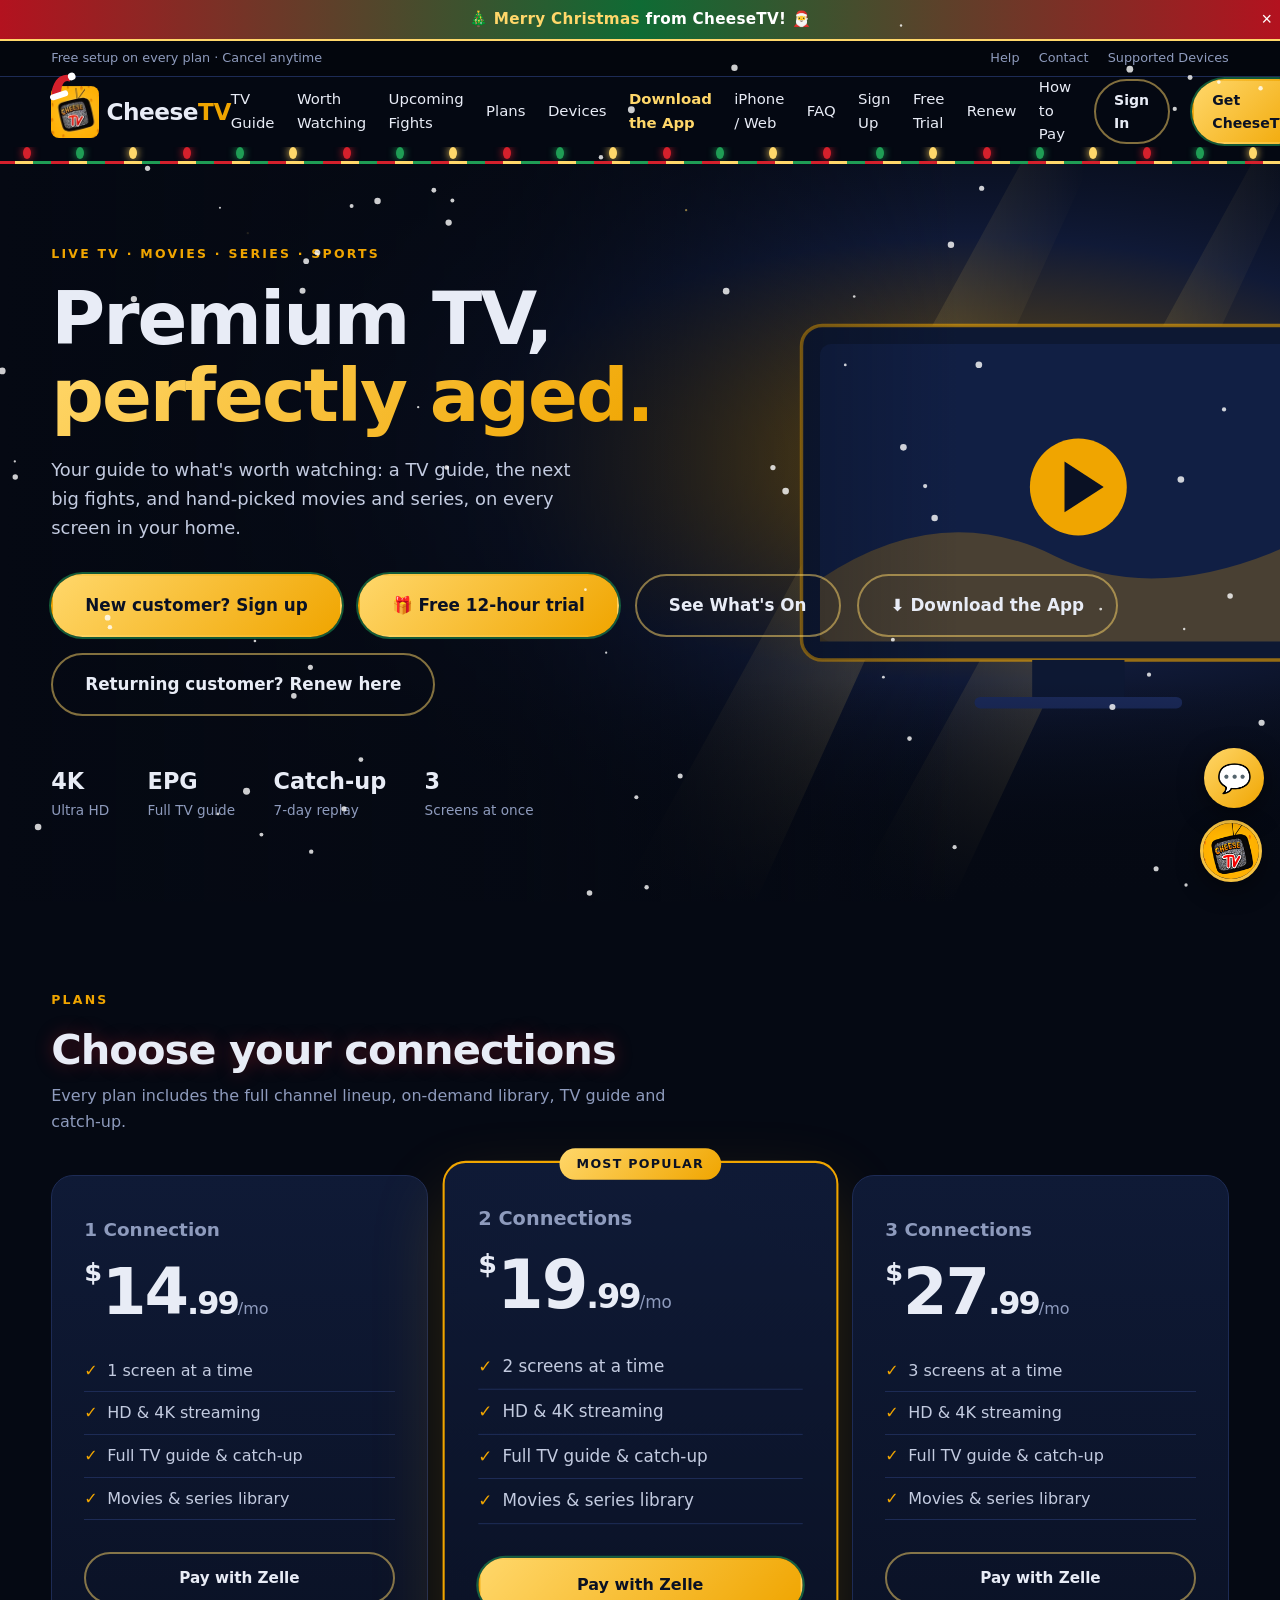
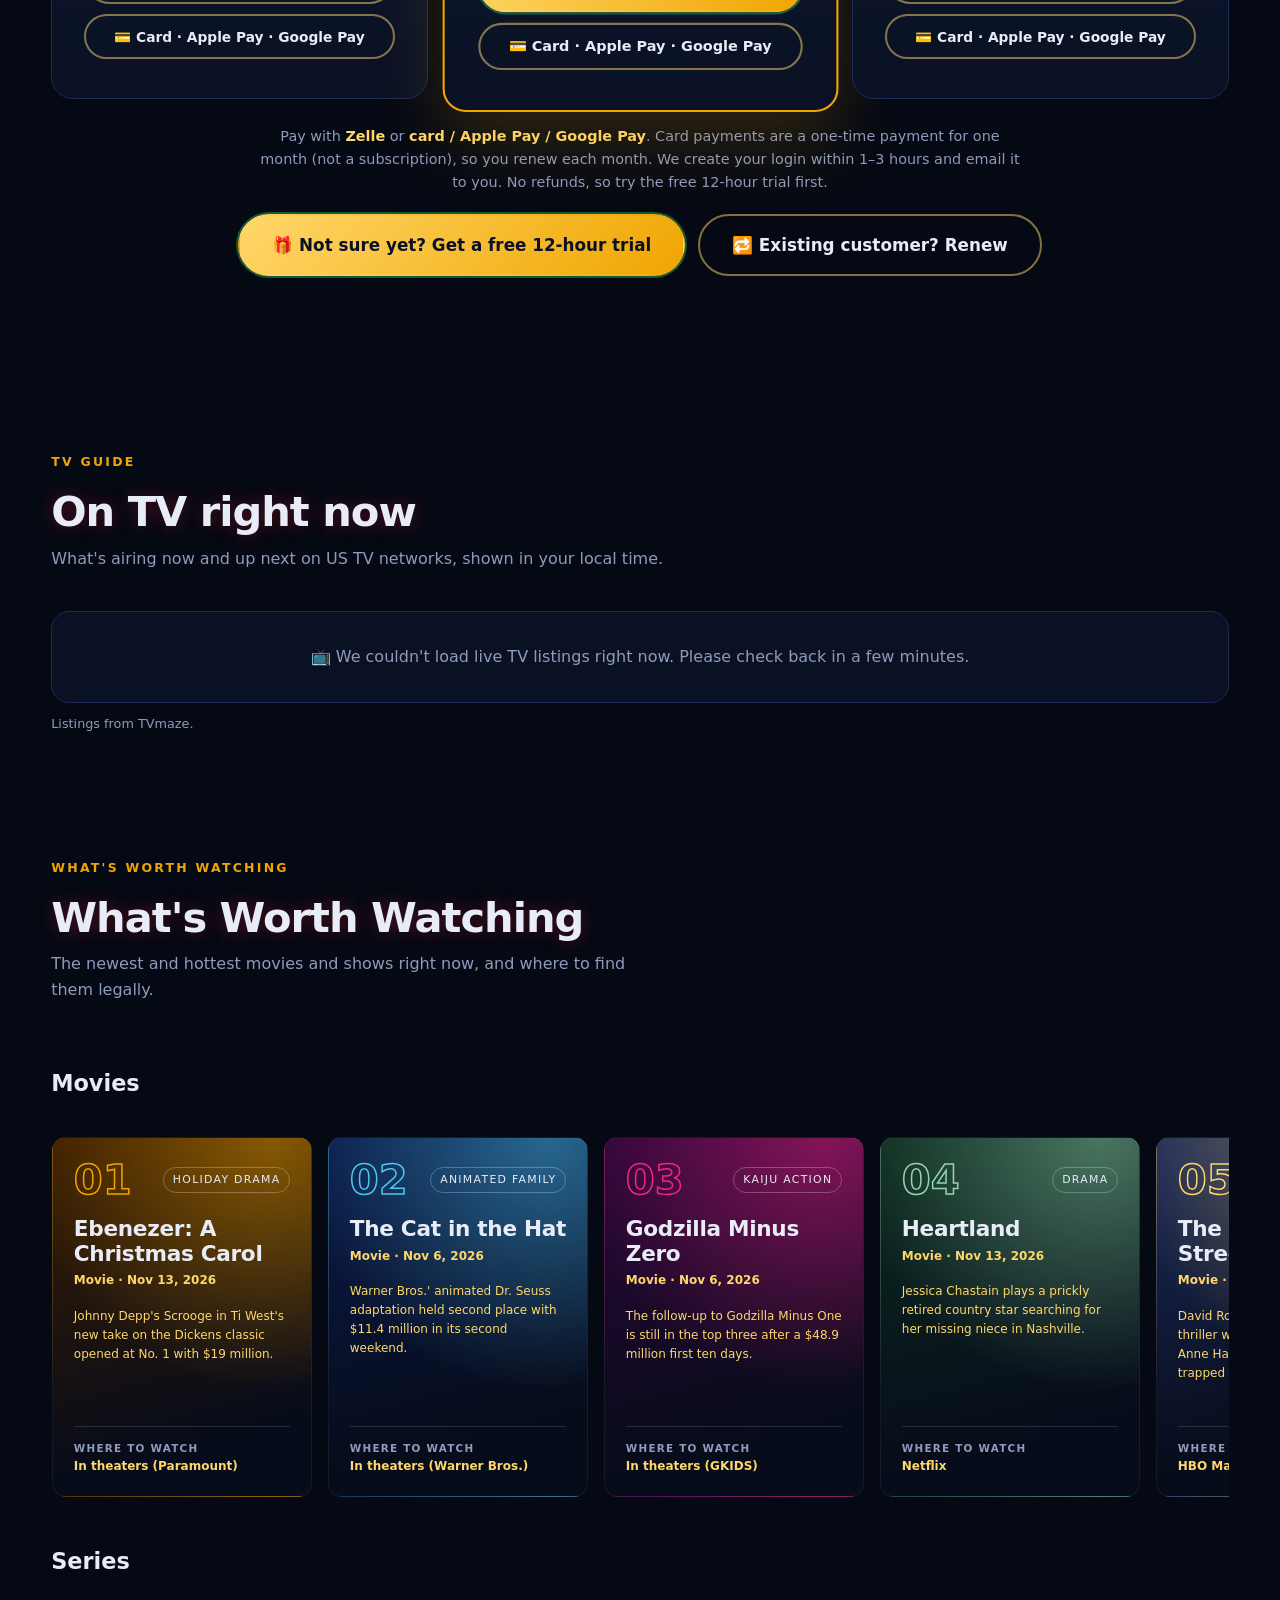
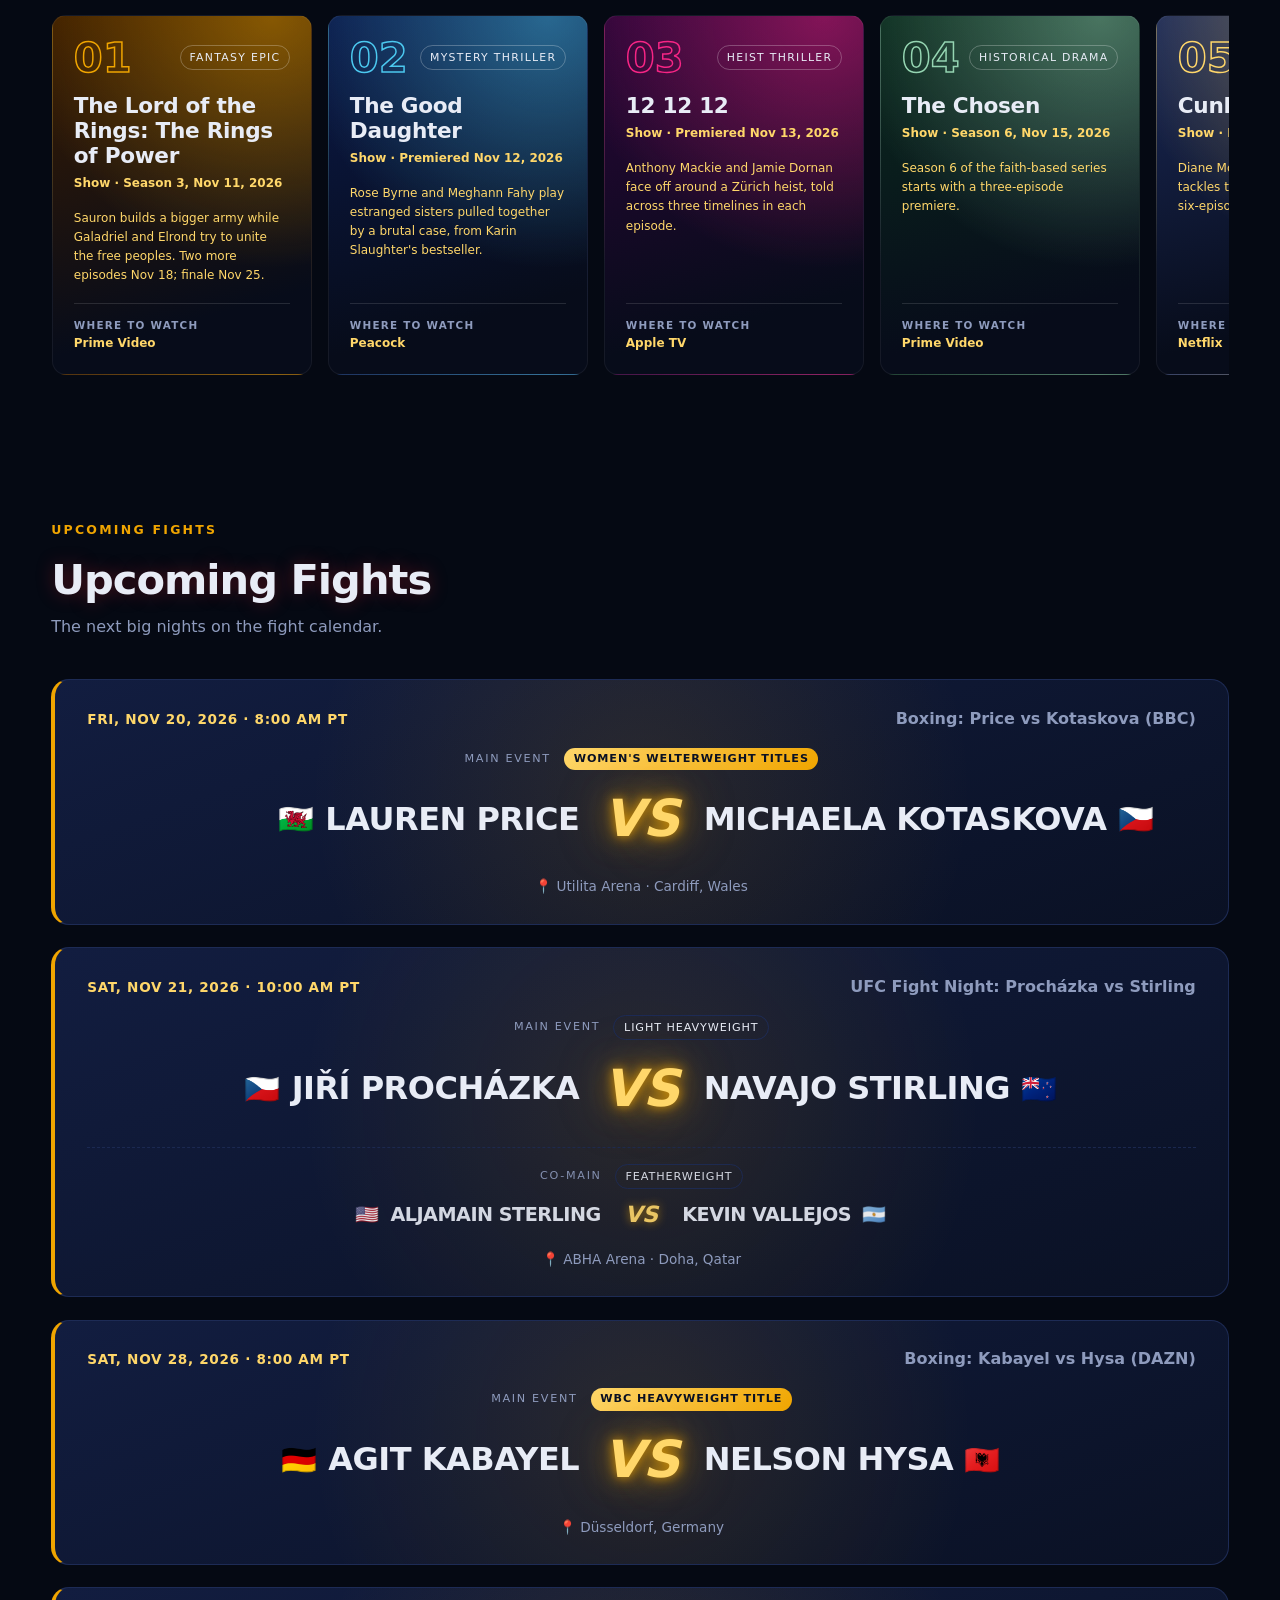
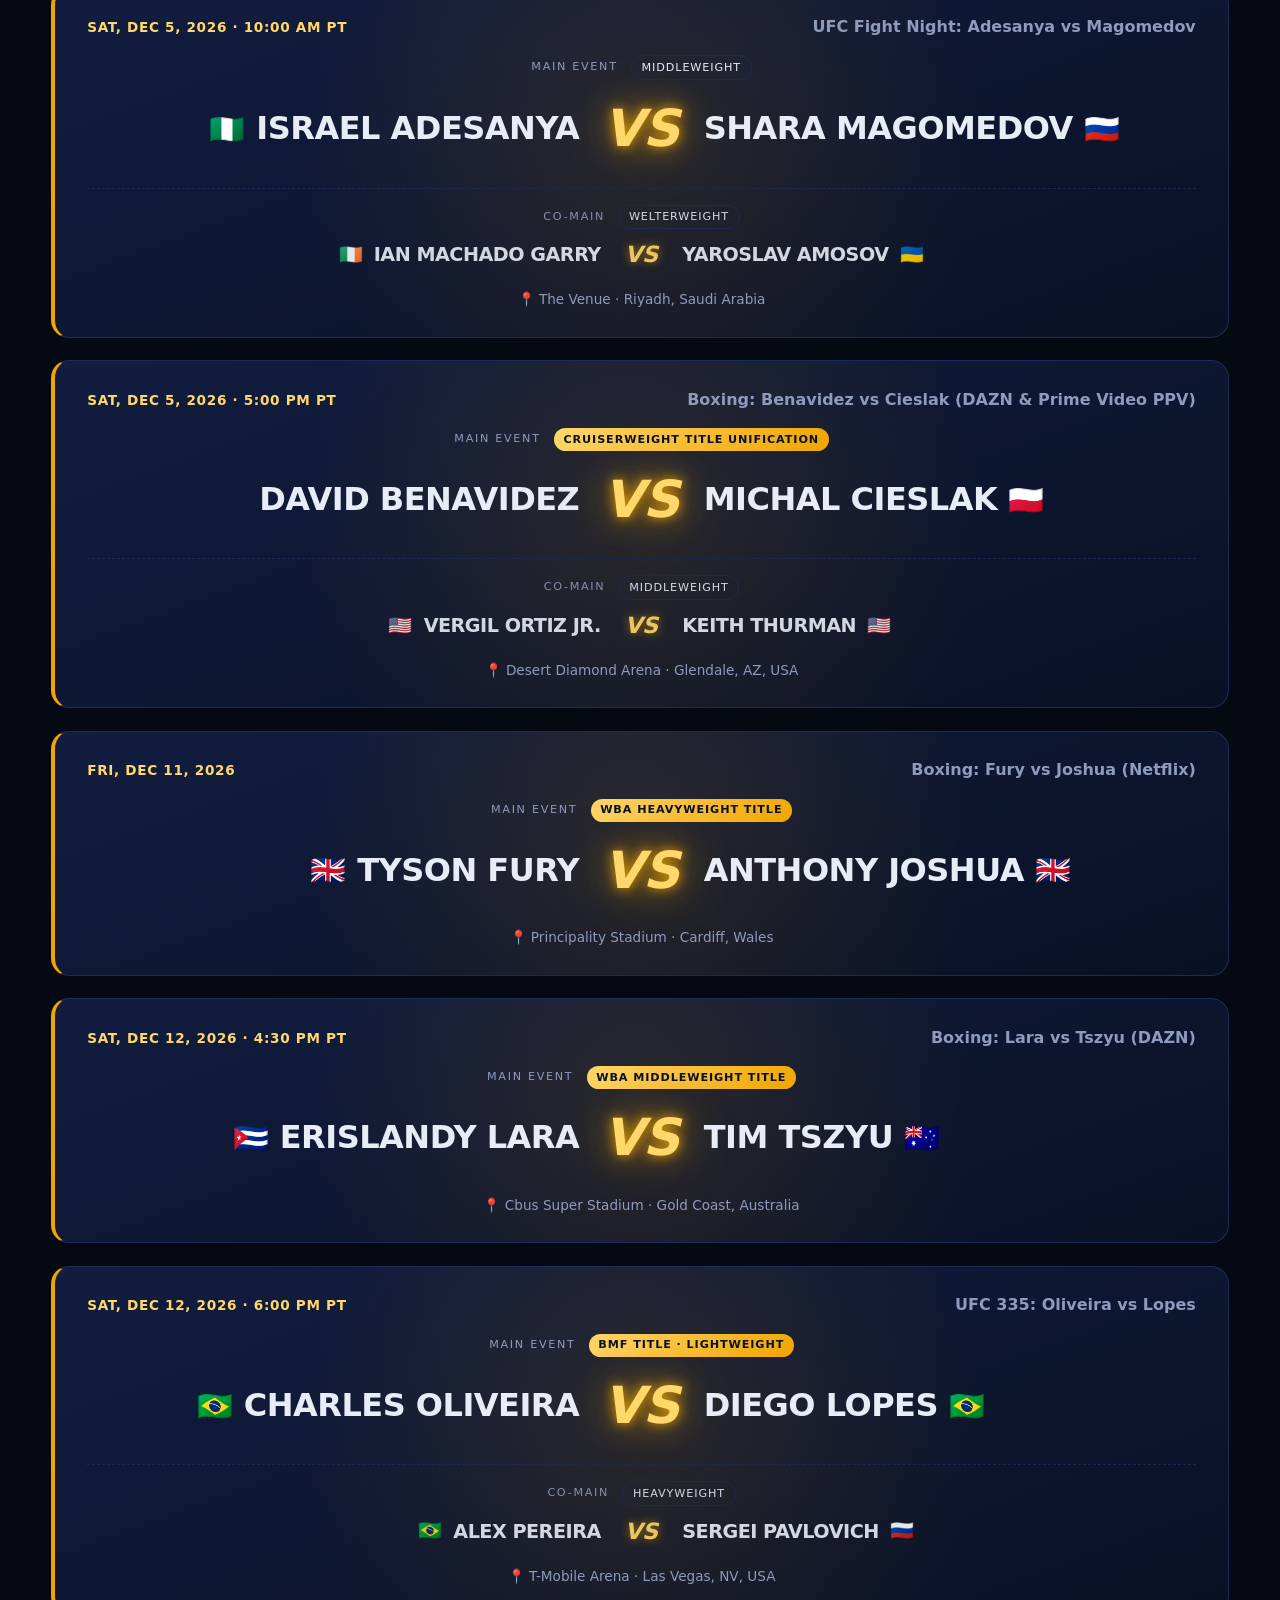
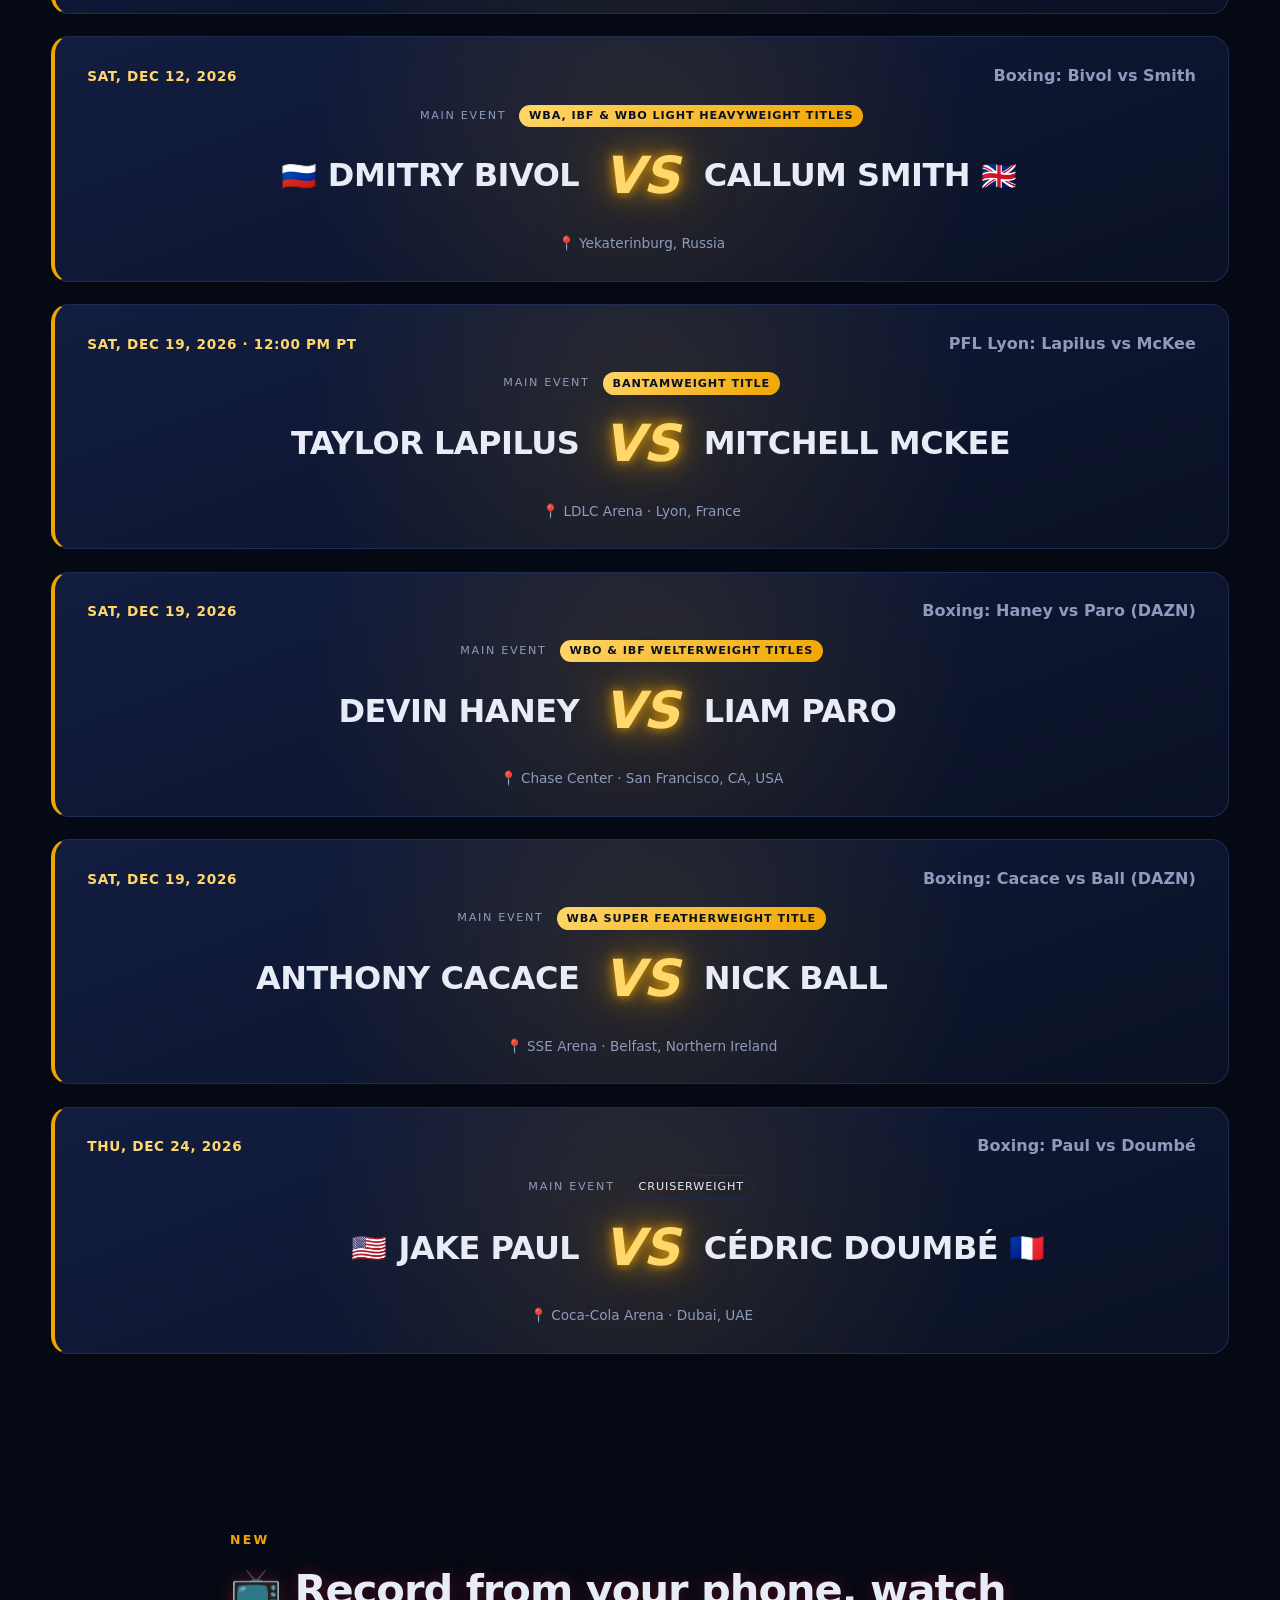
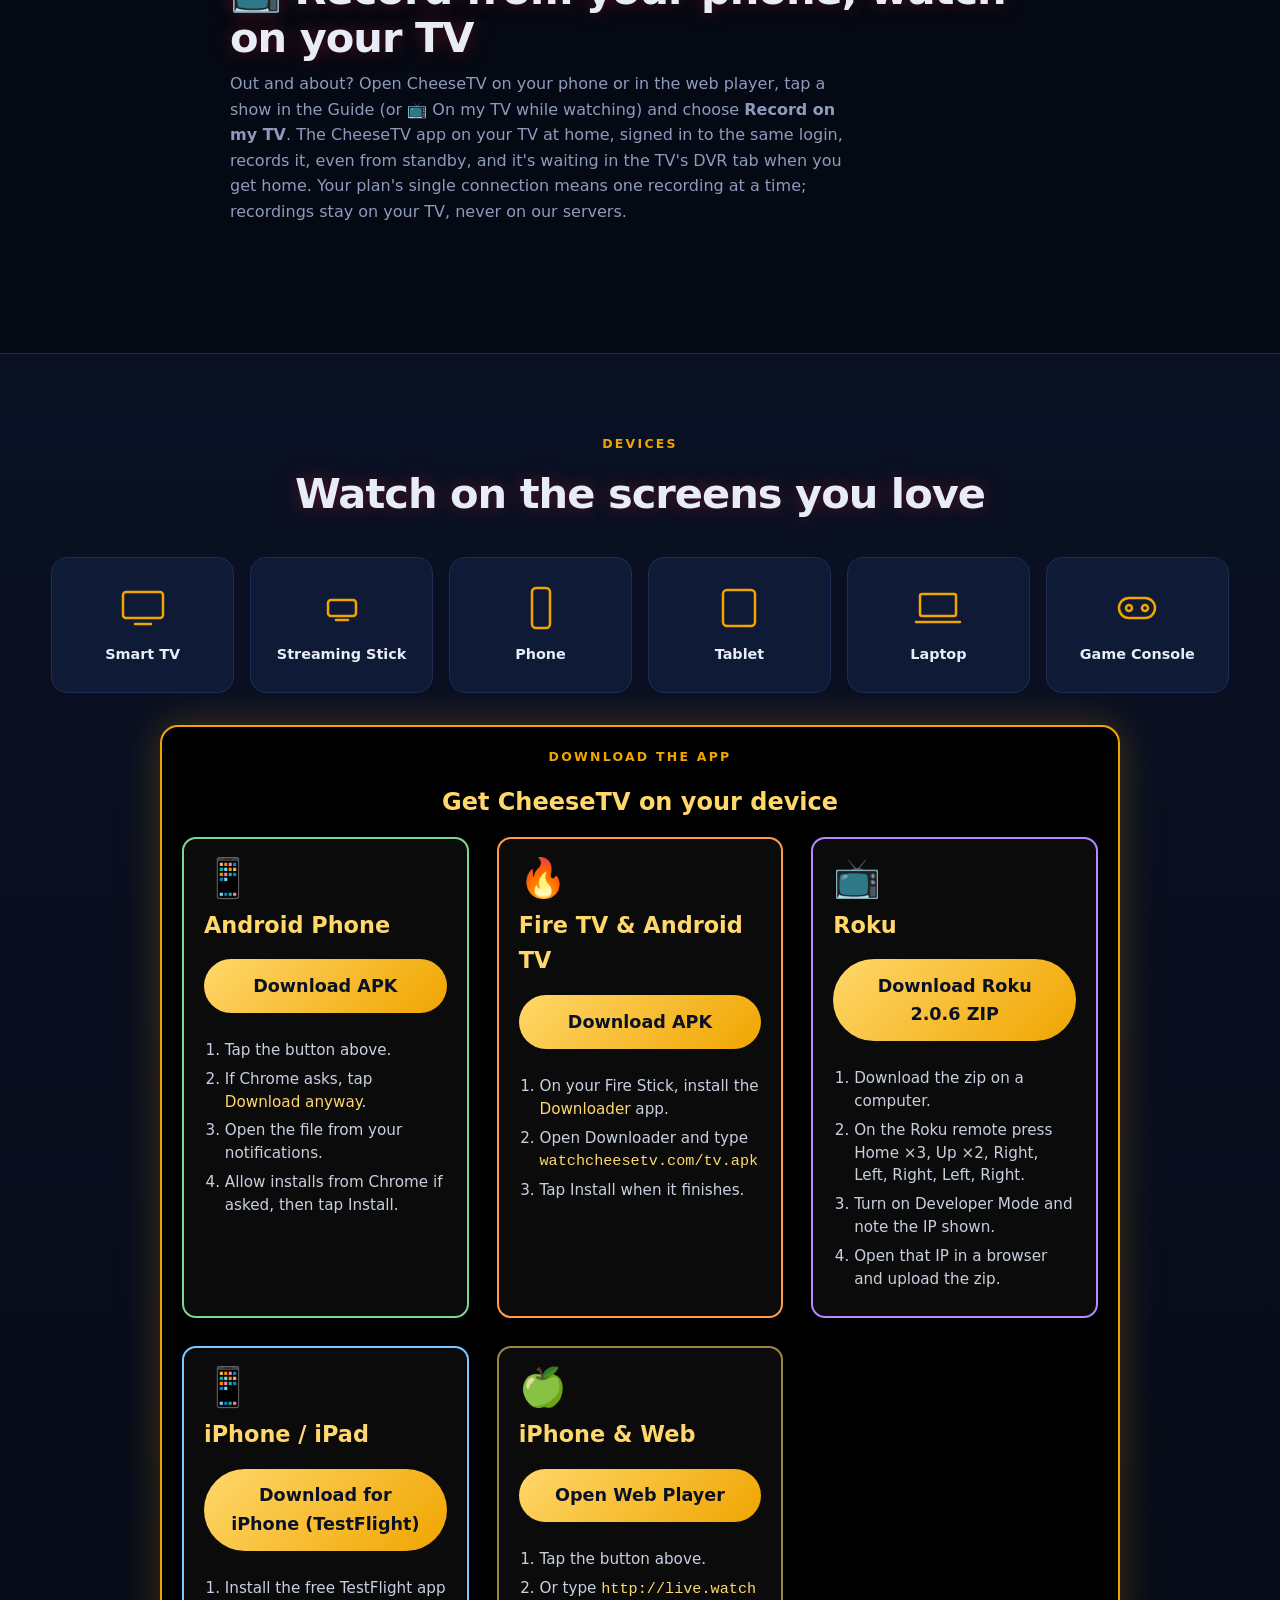
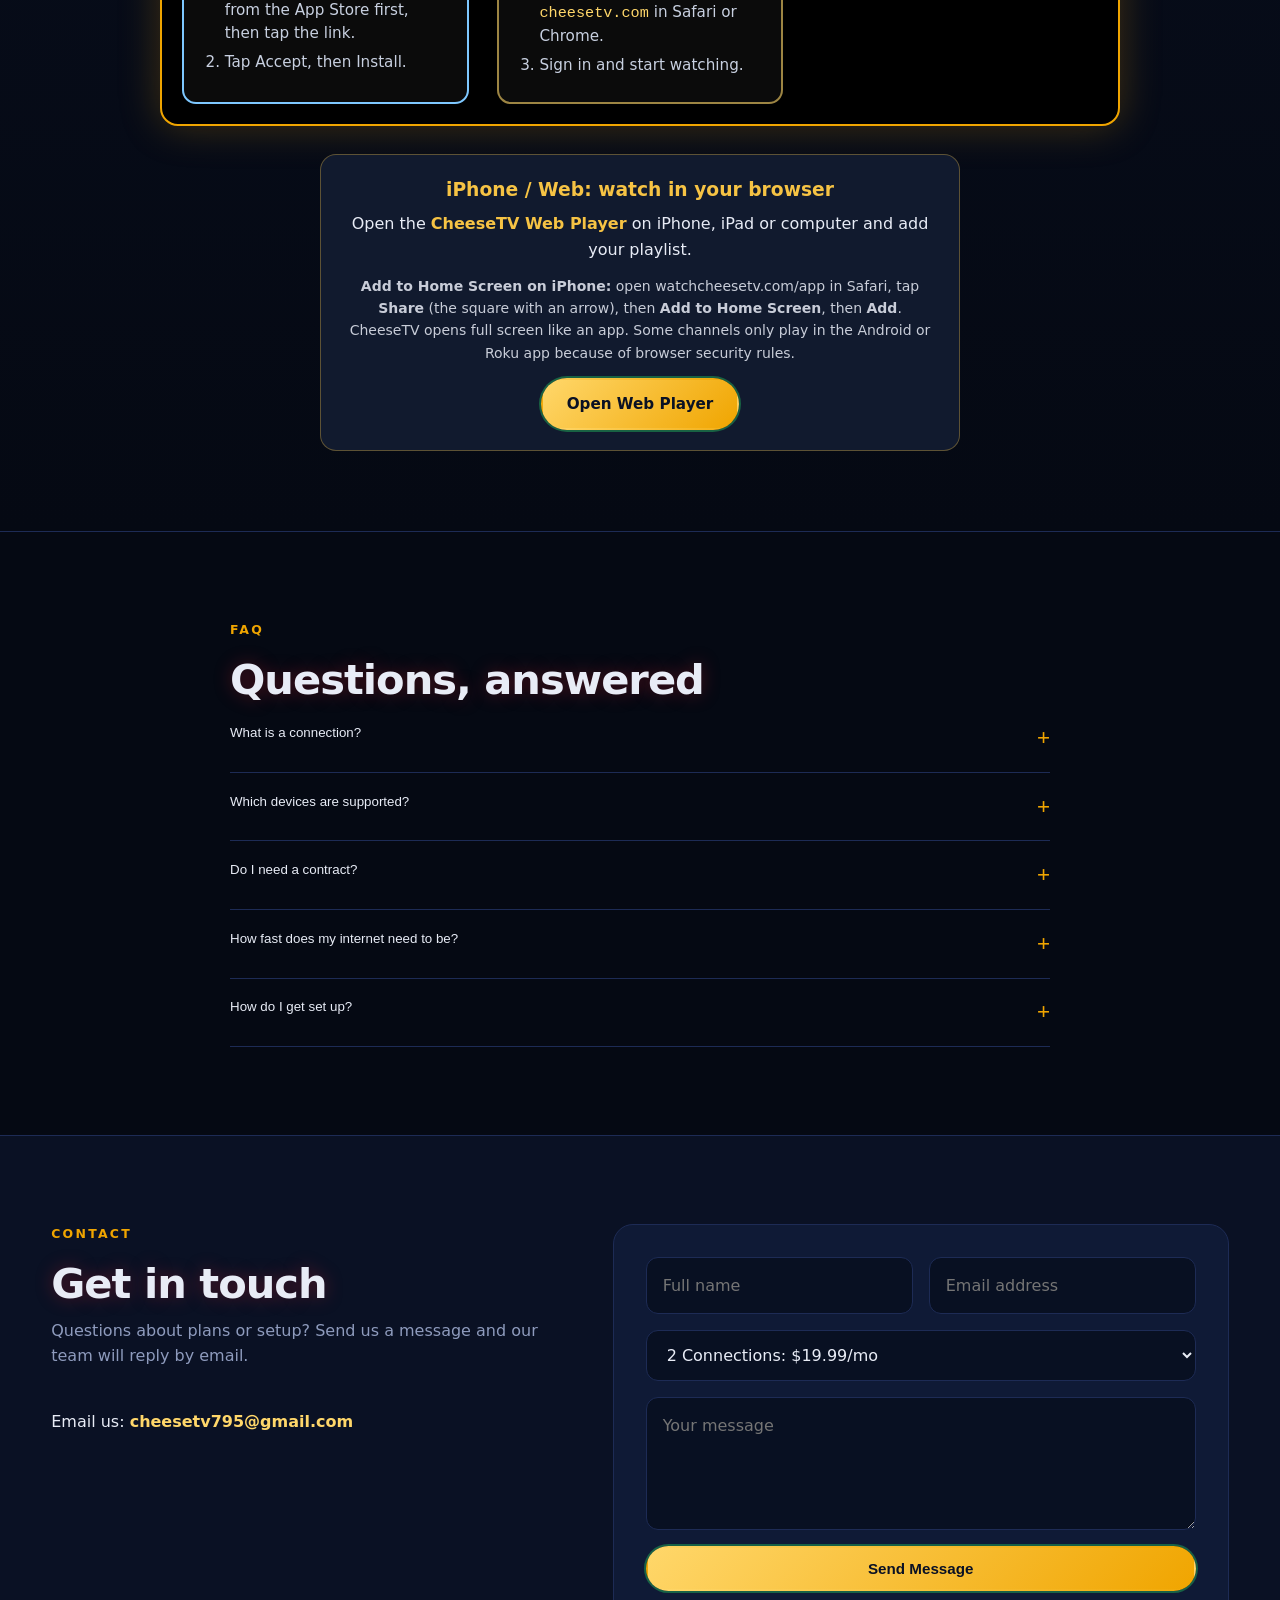
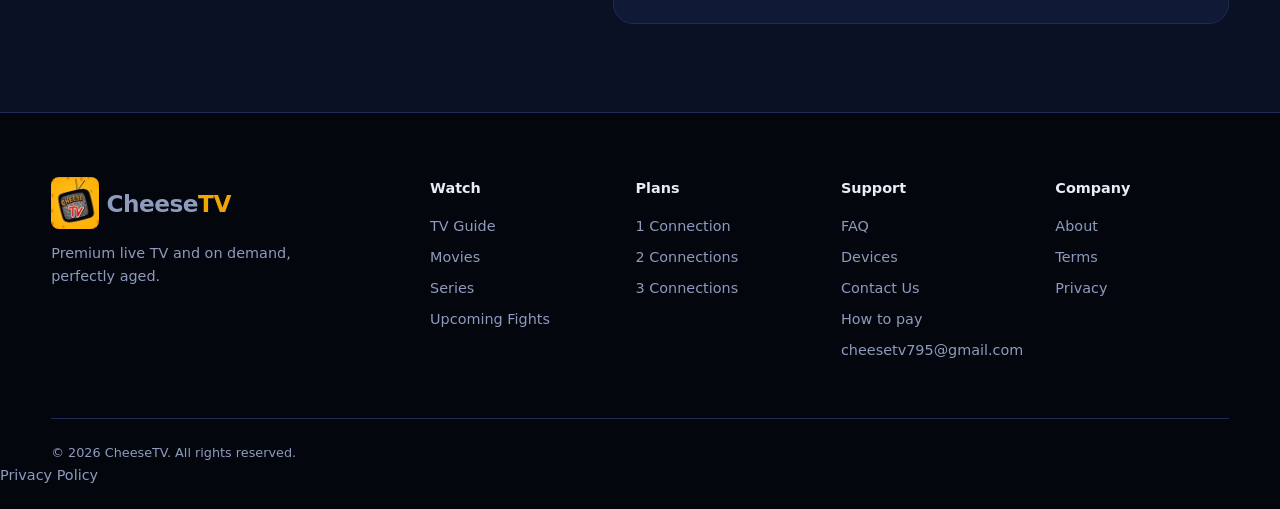
==== commit 11efd3a9: "Card checkout (PayMeGate): card/Apple Pay/Google Pay buttons per plan, renewals with username, thank" ====
--- a/index.html
+++ b/index.html
@@ -1,7 +1,7 @@
 <!DOCTYPE html>
 <html lang="en"><head><meta charset="UTF-8"><meta name="viewport" content="width=device-width,initial-scale=1">
 <title>CheeseTV — Premium Live TV &amp; On Demand</title><meta name="description" content="CheeseTV: premium live channels, movies, series and sports on every screen.">
-<link rel="stylesheet" href="styles.css?v=20261115"><link rel="stylesheet" href="assets/christmas.css?v=20261115"><link rel="manifest" href="/manifest.webmanifest"><meta name="theme-color" content="#0a1124"><link rel="icon" type="image/png" sizes="32x32" href="/icons/favicon-32.png"><link rel="icon" type="image/png" sizes="192x192" href="/icons/icon-192.png"><link rel="apple-touch-icon" href="/icons/apple-touch-icon.png"><meta name="apple-mobile-web-app-capable" content="yes"><style id="dl-critical">#download.dl{display:block;margin:32px auto 0;max-width:960px;background:#000;border:2px solid #f0a500;border-radius:18px;padding:20px;text-align:center}#download h3{color:#ffd76a;margin:0 0 16px}#download .dl-grid{display:grid;grid-template-columns:repeat(auto-fit,minmax(220px,1fr));gap:28px}#download .dl-card{display:flex;flex-direction:column;gap:8px;background:#0b0b0b;border:1px solid rgba(255,215,106,.6);border-radius:14px;padding:16px;text-align:left;text-decoration:none;color:#fff}#download .dl-card b{color:#ffd76a;font-size:1.05rem;display:block}#download .dl-card span{display:inline-block;align-self:flex-start;background:linear-gradient(135deg,#ffd76a,#f0a500);color:#0a1124;font-weight:800;padding:.5rem 1.1rem;border-radius:999px}#download .dl-card i{font-style:normal;font-size:2.4rem;line-height:1}#download .dl-card b{font-size:1.4rem!important}#download .dl-card span{font-size:1.1rem;padding:.8rem 1.4rem!important;align-self:stretch!important;text-align:center;margin:6px 0}#download .dl-card ol{margin:4px 0 0;padding-left:1.3rem;color:#c8d0e0;font-size:.95rem;line-height:1.5}#download .dl-card li{display:list-item;margin:6px 0}#download .dl-card em{color:#ffd76a;font-style:normal}#download .dl-card{padding:20px!important;gap:10px!important;border-width:2px!important}#download .dl-card:nth-child(1){border-color:#7bd88f!important}#download .dl-card:nth-child(2){border-color:#ff9d4d!important}#download .dl-card:nth-child(3){border-color:#b48cff!important}#download .dl-card:nth-child(4){border-color:#7ec8ff!important}#download .dl-card code{color:#ffd76a;overflow-wrap:anywhere;word-break:break-all;white-space:normal}#download .dl-card{min-width:0;max-width:100%;box-sizing:border-box;overflow:hidden}#dlToast{position:fixed;left:12px;right:12px;bottom:16px;z-index:9999;background:#111;color:#fff;border:2px solid #f0a500;border-radius:14px;padding:14px 40px 14px 16px;font:15px/1.4 system-ui,sans-serif;box-shadow:0 8px 30px rgba(0,0,0,.6);max-width:520px;margin:0 auto}#dlToast[hidden]{display:none}#dlToast button{position:absolute;top:6px;right:8px;background:none;border:0;color:#ffd76a;font-size:22px}</style></head>
+<link rel="stylesheet" href="styles.css?v=20261116"><link rel="stylesheet" href="assets/christmas.css?v=20261115"><link rel="manifest" href="/manifest.webmanifest"><meta name="theme-color" content="#0a1124"><link rel="icon" type="image/png" sizes="32x32" href="/icons/favicon-32.png"><link rel="icon" type="image/png" sizes="192x192" href="/icons/icon-192.png"><link rel="apple-touch-icon" href="/icons/apple-touch-icon.png"><meta name="apple-mobile-web-app-capable" content="yes"><style id="dl-critical">#download.dl{display:block;margin:32px auto 0;max-width:960px;background:#000;border:2px solid #f0a500;border-radius:18px;padding:20px;text-align:center}#download h3{color:#ffd76a;margin:0 0 16px}#download .dl-grid{display:grid;grid-template-columns:repeat(auto-fit,minmax(220px,1fr));gap:28px}#download .dl-card{display:flex;flex-direction:column;gap:8px;background:#0b0b0b;border:1px solid rgba(255,215,106,.6);border-radius:14px;padding:16px;text-align:left;text-decoration:none;color:#fff}#download .dl-card b{color:#ffd76a;font-size:1.05rem;display:block}#download .dl-card span{display:inline-block;align-self:flex-start;background:linear-gradient(135deg,#ffd76a,#f0a500);color:#0a1124;font-weight:800;padding:.5rem 1.1rem;border-radius:999px}#download .dl-card i{font-style:normal;font-size:2.4rem;line-height:1}#download .dl-card b{font-size:1.4rem!important}#download .dl-card span{font-size:1.1rem;padding:.8rem 1.4rem!important;align-self:stretch!important;text-align:center;margin:6px 0}#download .dl-card ol{margin:4px 0 0;padding-left:1.3rem;color:#c8d0e0;font-size:.95rem;line-height:1.5}#download .dl-card li{display:list-item;margin:6px 0}#download .dl-card em{color:#ffd76a;font-style:normal}#download .dl-card{padding:20px!important;gap:10px!important;border-width:2px!important}#download .dl-card:nth-child(1){border-color:#7bd88f!important}#download .dl-card:nth-child(2){border-color:#ff9d4d!important}#download .dl-card:nth-child(3){border-color:#b48cff!important}#download .dl-card:nth-child(4){border-color:#7ec8ff!important}#download .dl-card code{color:#ffd76a;overflow-wrap:anywhere;word-break:break-all;white-space:normal}#download .dl-card{min-width:0;max-width:100%;box-sizing:border-box;overflow:hidden}#dlToast{position:fixed;left:12px;right:12px;bottom:16px;z-index:9999;background:#111;color:#fff;border:2px solid #f0a500;border-radius:14px;padding:14px 40px 14px 16px;font:15px/1.4 system-ui,sans-serif;box-shadow:0 8px 30px rgba(0,0,0,.6);max-width:520px;margin:0 auto}#dlToast[hidden]{display:none}#dlToast button{position:absolute;top:6px;right:8px;background:none;border:0;color:#ffd76a;font-size:22px}</style></head>
 <body>
 <div class="util"><div class="wrap util-in"><span>Free setup on every plan · Cancel anytime</span><nav><a href="#faq">Help</a><a href="#contact">Contact</a><a href="#devices">Supported Devices</a></nav></div></div>
 <header class="nav"><div class="wrap nav-in">
@@ -29,10 +29,10 @@
 
 <section id="plans" class="sec wrap"><p class="eyebrow">Plans</p><h2>Choose your connections</h2><p class="sub">Every plan includes the full channel lineup, on-demand library, TV guide and catch-up.</p>
 <div class="plans">
-<div class="plan"><h3>1 Connection</h3><p class="price"><sup>$</sup>14<span>.99</span><small>/mo</small></p><ul><li>1 screen at a time</li><li>HD &amp; 4K streaming</li><li>Full TV guide &amp; catch-up</li><li>Movies &amp; series library</li></ul><a href="/signup.html" class="btn ghost block">Choose Plan</a></div>
-<div class="plan pop"><span class="tag">Most Popular</span><h3>2 Connections</h3><p class="price"><sup>$</sup>19<span>.99</span><small>/mo</small></p><ul><li>2 screens at a time</li><li>HD &amp; 4K streaming</li><li>Full TV guide &amp; catch-up</li><li>Movies &amp; series library</li></ul><a href="/signup.html" class="btn block">Choose Plan</a></div>
-<div class="plan"><h3>3 Connections</h3><p class="price"><sup>$</sup>27<span>.99</span><small>/mo</small></p><ul><li>3 screens at a time</li><li>HD &amp; 4K streaming</li><li>Full TV guide &amp; catch-up</li><li>Movies &amp; series library</li></ul><a href="/signup.html" class="btn ghost block">Choose Plan</a></div>
-</div><p style="text-align:center;margin-top:1.4rem"><a href="/trial.html" class="btn lg">🎁 Not sure yet? Get a free 12-hour trial</a></p></section>
+<div class="plan"><h3>1 Connection</h3><p class="price"><sup>$</sup>14<span>.99</span><small>/mo</small></p><ul><li>1 screen at a time</li><li>HD &amp; 4K streaming</li><li>Full TV guide &amp; catch-up</li><li>Movies &amp; series library</li></ul><a href="/signup.html?plan=1" class="btn ghost block">Pay with Zelle</a><a href="/signup.html?plan=1&amp;pay=card" class="btn ghost block paycard" aria-label="Pay for 1 connection with card, Apple Pay or Google Pay">💳 Card · Apple Pay · Google Pay</a></div>
+<div class="plan pop"><span class="tag">Most Popular</span><h3>2 Connections</h3><p class="price"><sup>$</sup>19<span>.99</span><small>/mo</small></p><ul><li>2 screens at a time</li><li>HD &amp; 4K streaming</li><li>Full TV guide &amp; catch-up</li><li>Movies &amp; series library</li></ul><a href="/signup.html?plan=2" class="btn block">Pay with Zelle</a><a href="/signup.html?plan=2&amp;pay=card" class="btn ghost block paycard" aria-label="Pay for 2 connections with card, Apple Pay or Google Pay">💳 Card · Apple Pay · Google Pay</a></div>
+<div class="plan"><h3>3 Connections</h3><p class="price"><sup>$</sup>27<span>.99</span><small>/mo</small></p><ul><li>3 screens at a time</li><li>HD &amp; 4K streaming</li><li>Full TV guide &amp; catch-up</li><li>Movies &amp; series library</li></ul><a href="/signup.html?plan=3" class="btn ghost block">Pay with Zelle</a><a href="/signup.html?plan=3&amp;pay=card" class="btn ghost block paycard" aria-label="Pay for 3 connections with card, Apple Pay or Google Pay">💳 Card · Apple Pay · Google Pay</a></div>
+</div><p class="paynote">Pay with <b>Zelle</b> or <b>card / Apple Pay / Google Pay</b>. Card payments are a one-time payment for one month (not a subscription), so you renew each month. We create your login within 1–3 hours and email it to you. No refunds, so try the free 12-hour trial first.</p><p class="planctas"><a href="/trial.html" class="btn lg">🎁 Not sure yet? Get a free 12-hour trial</a><a href="/renew.html" class="btn ghost lg">🔁 Existing customer? Renew</a></p></section>
 
 <section id="guide" class="sec wrap"><p class="eyebrow">TV Guide</p><h2>On TV right now</h2><p class="sub">What's airing now and up next on US TV networks, shown in your local time.</p>
 <div class="guide live-guide" id="guideGrid"><p class="lg-fail">Loading live listings…</p></div><p class="lg-note">Listings from TVmaze.</p></section>
@@ -77,5 +77,5 @@
 <script>(function(){var b=document.getElementById('fabBtn'),m=document.getElementById('fabMenu');b.onclick=function(e){e.stopPropagation();location.href='http://live.watchcheesetv.com/'};document.addEventListener('click',function(){m.hidden=true;b.setAttribute('aria-expanded','false')});document.getElementById('fabTop').onclick=function(e){e.preventDefault();window.scrollTo({top:0,behavior:'smooth'})};})();</script>
 <div id="dlToast" role="status" aria-live="polite" hidden><button aria-label="Close" onclick="this.parentNode.hidden=true">×</button><span></span></div>
 <script>(function(){var t=document.getElementById('dlToast'),tm;document.querySelectorAll('#download a.dl-card[download]').forEach(function(a){a.addEventListener('click',function(){var mb=/roku/.test(a.href)?'':' (63 MB)';t.querySelector('span').textContent='Downloading CheeseTV'+mb+'… If Chrome asks, tap Download anyway. Then open it from your notifications or Chrome ⋮ › Downloads.';t.hidden=false;clearTimeout(tm);tm=setTimeout(function(){t.hidden=true},15000)})})})();</script>
-<script src="script.js?v=20261115"></script><script src="assets/christmas.js?v=20261115" defer></script><script src="assets/chatbot.js?v=20261028t" defer></script>
+<script src="script.js?v=20261115"></script><script src="assets/christmas.js?v=20261115" defer></script><script src="assets/chatbot.js?v=20261116" defer></script>
 <script src="/assets/visit.js" defer></script></body></html>
--- a/styles.css
+++ b/styles.css
@@ -110,3 +110,6 @@
 .dl-grid{display:grid;grid-template-columns:repeat(auto-fit,minmax(200px,1fr));gap:14px}.dl-card{display:flex;flex-direction:column;gap:8px;background:#0b0b0b;border:1px solid rgba(255,215,106,.45);border-radius:14px;padding:16px;text-align:left;transition:.2s}.dl-card:hover{border-color:var(--gold2);transform:translateY(-2px)}
 .dl-card b{color:var(--gold2);font-size:1.05rem}.dl-card span{align-self:flex-start;background:linear-gradient(135deg,var(--gold2),var(--gold));color:#0a1124;font-weight:800;padding:.5rem 1.1rem;border-radius:999px}.dl-card small{color:var(--mut);font-size:.82rem;line-height:1.4}.dl-card code{color:var(--gold2)}
 .links a.dl-nav{color:var(--gold2);font-weight:700}
+
+/* card checkout (PayMeGate) */
+.plan .paycard{margin-top:.6rem;font-size:.86rem;padding:.6rem 1rem}.paynote{max-width:760px;margin:1.6rem auto 0;text-align:center;color:var(--mut);font-size:.9rem;line-height:1.6}.paynote b{color:var(--gold2)}.planctas{display:flex;gap:.8rem;justify-content:center;flex-wrap:wrap;margin-top:1.2rem}
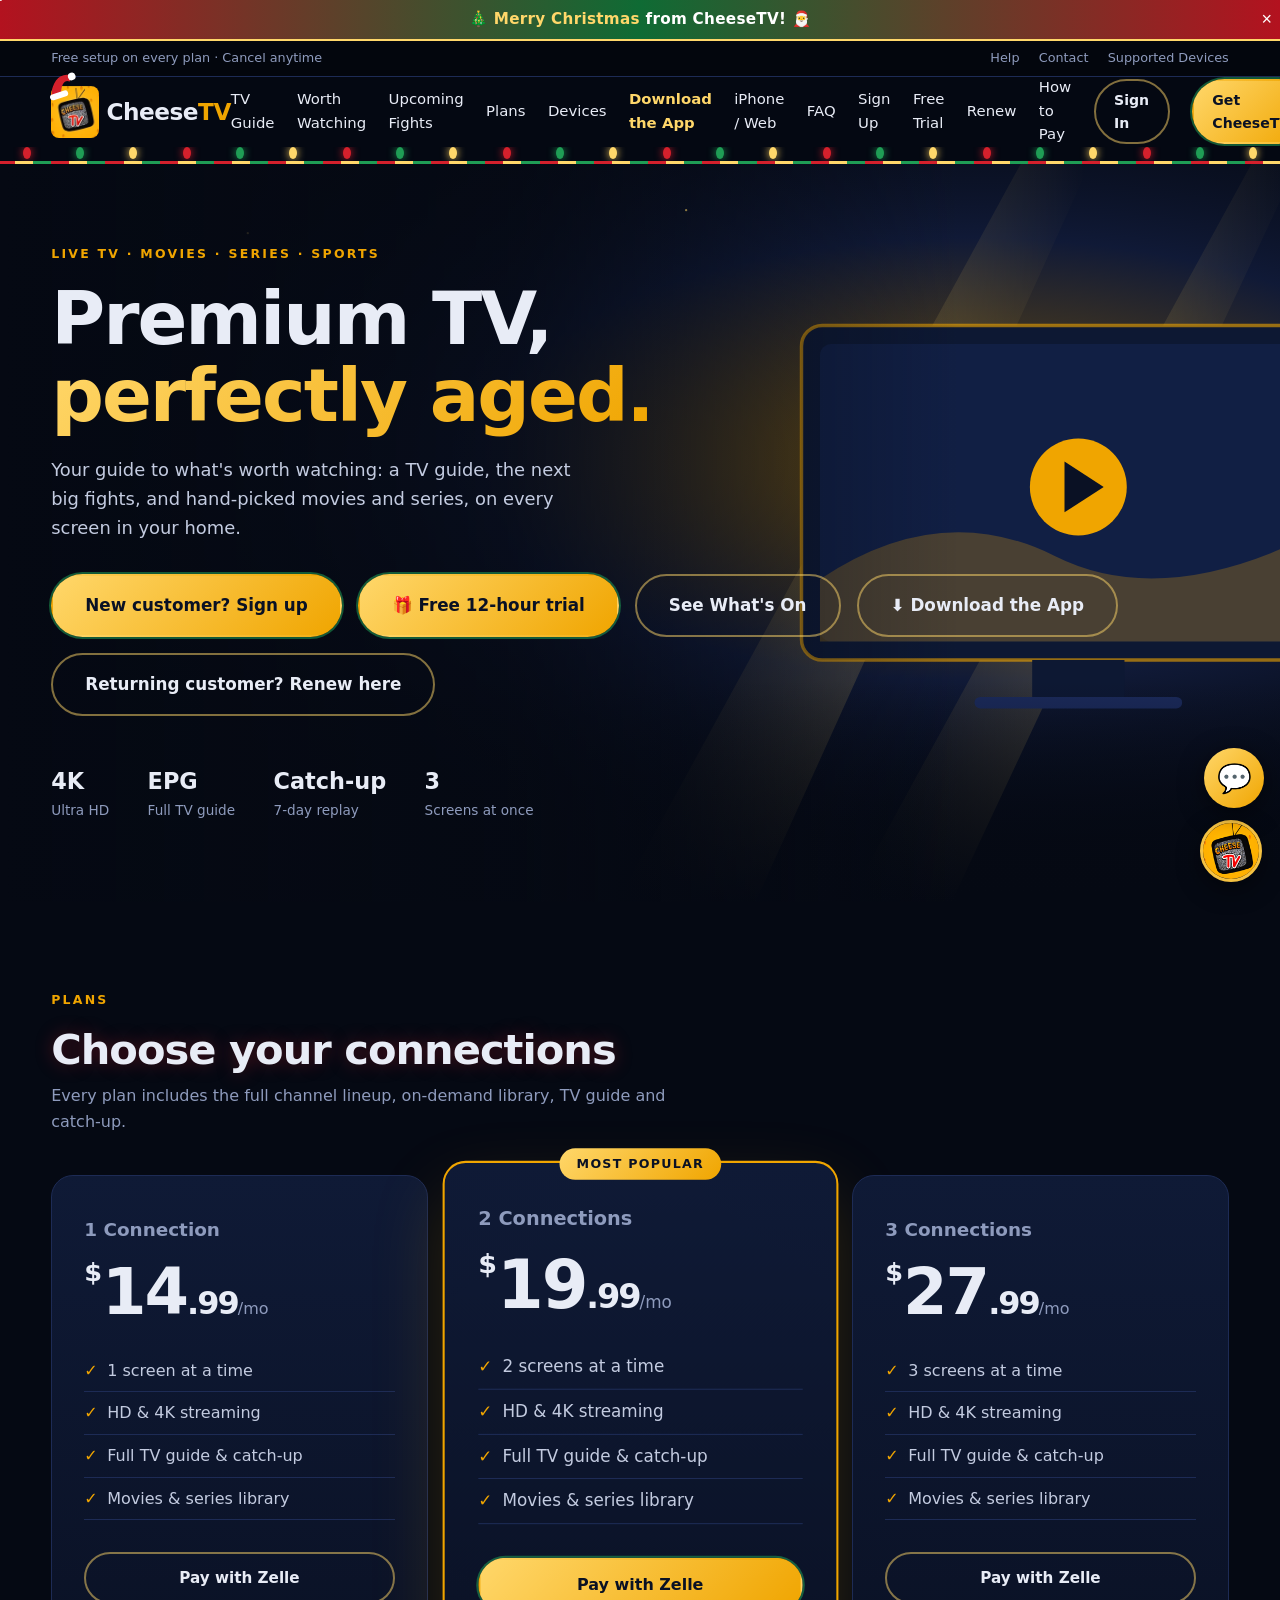
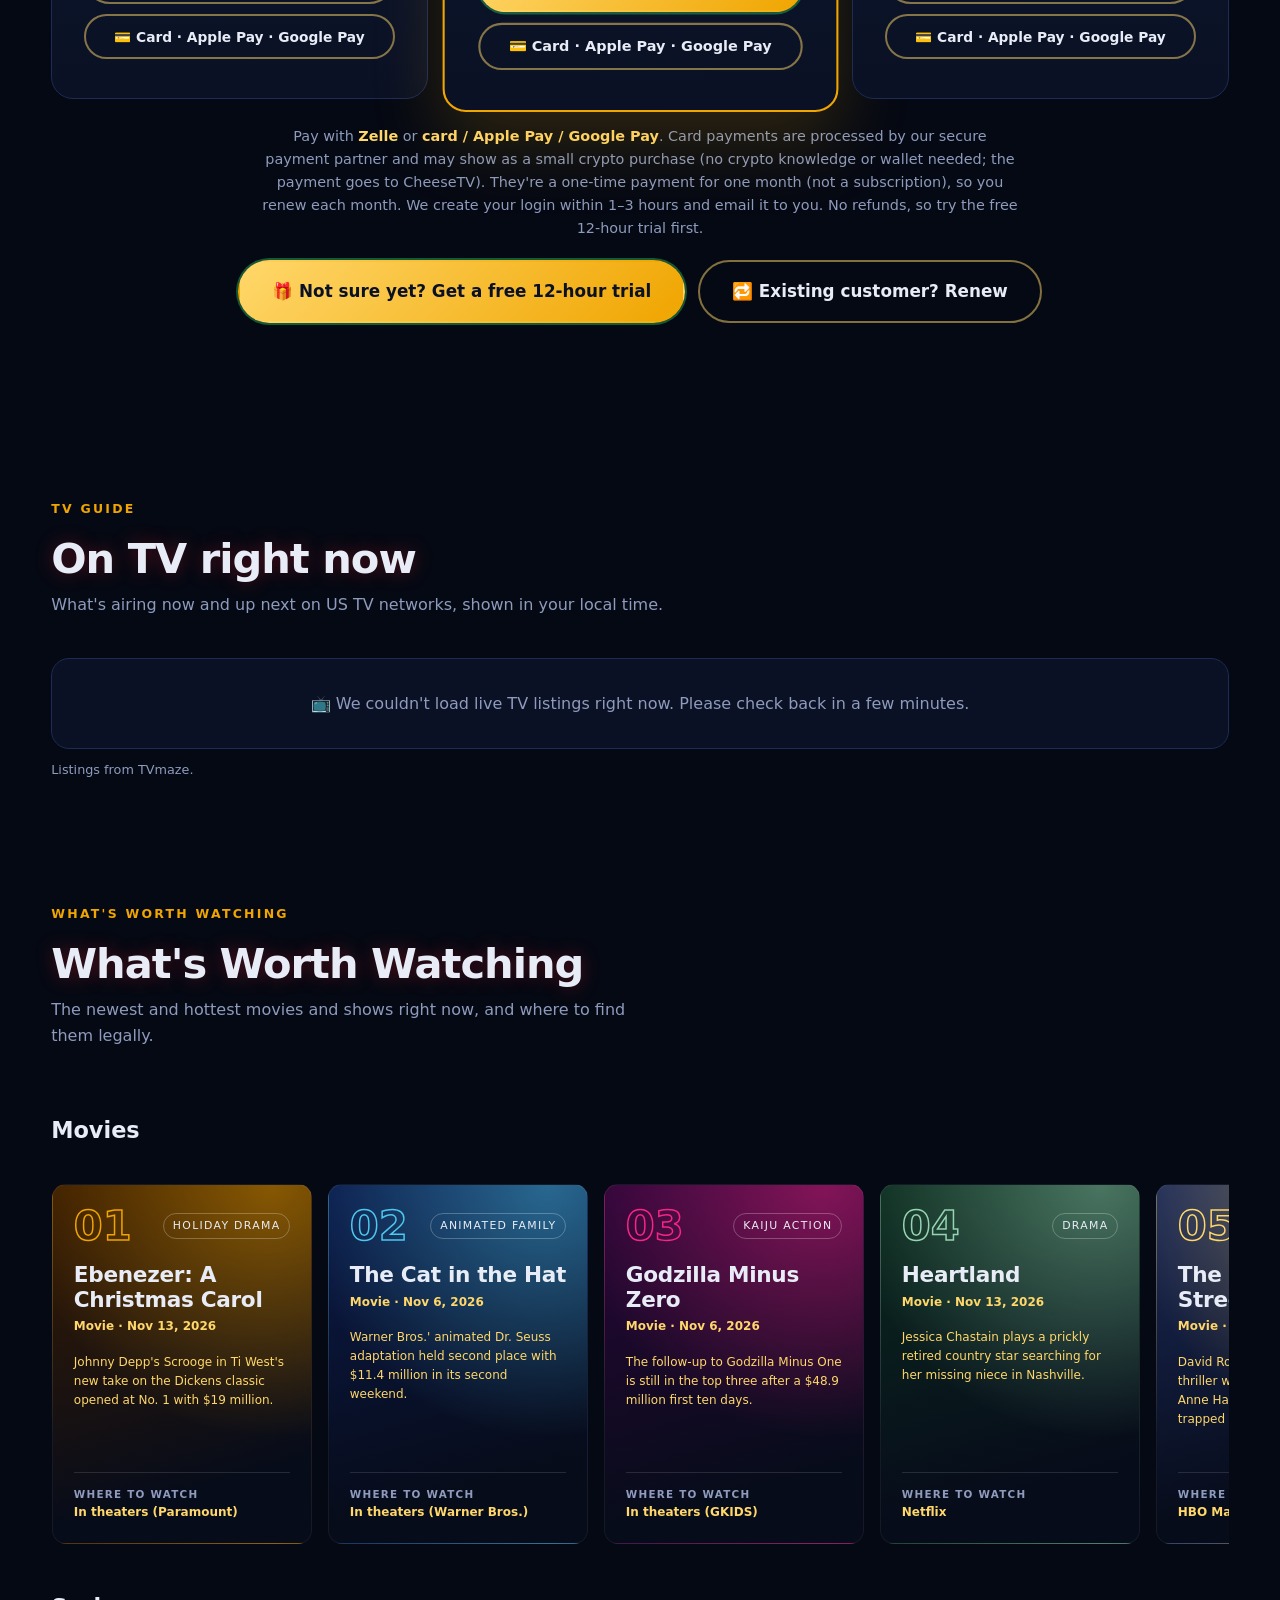
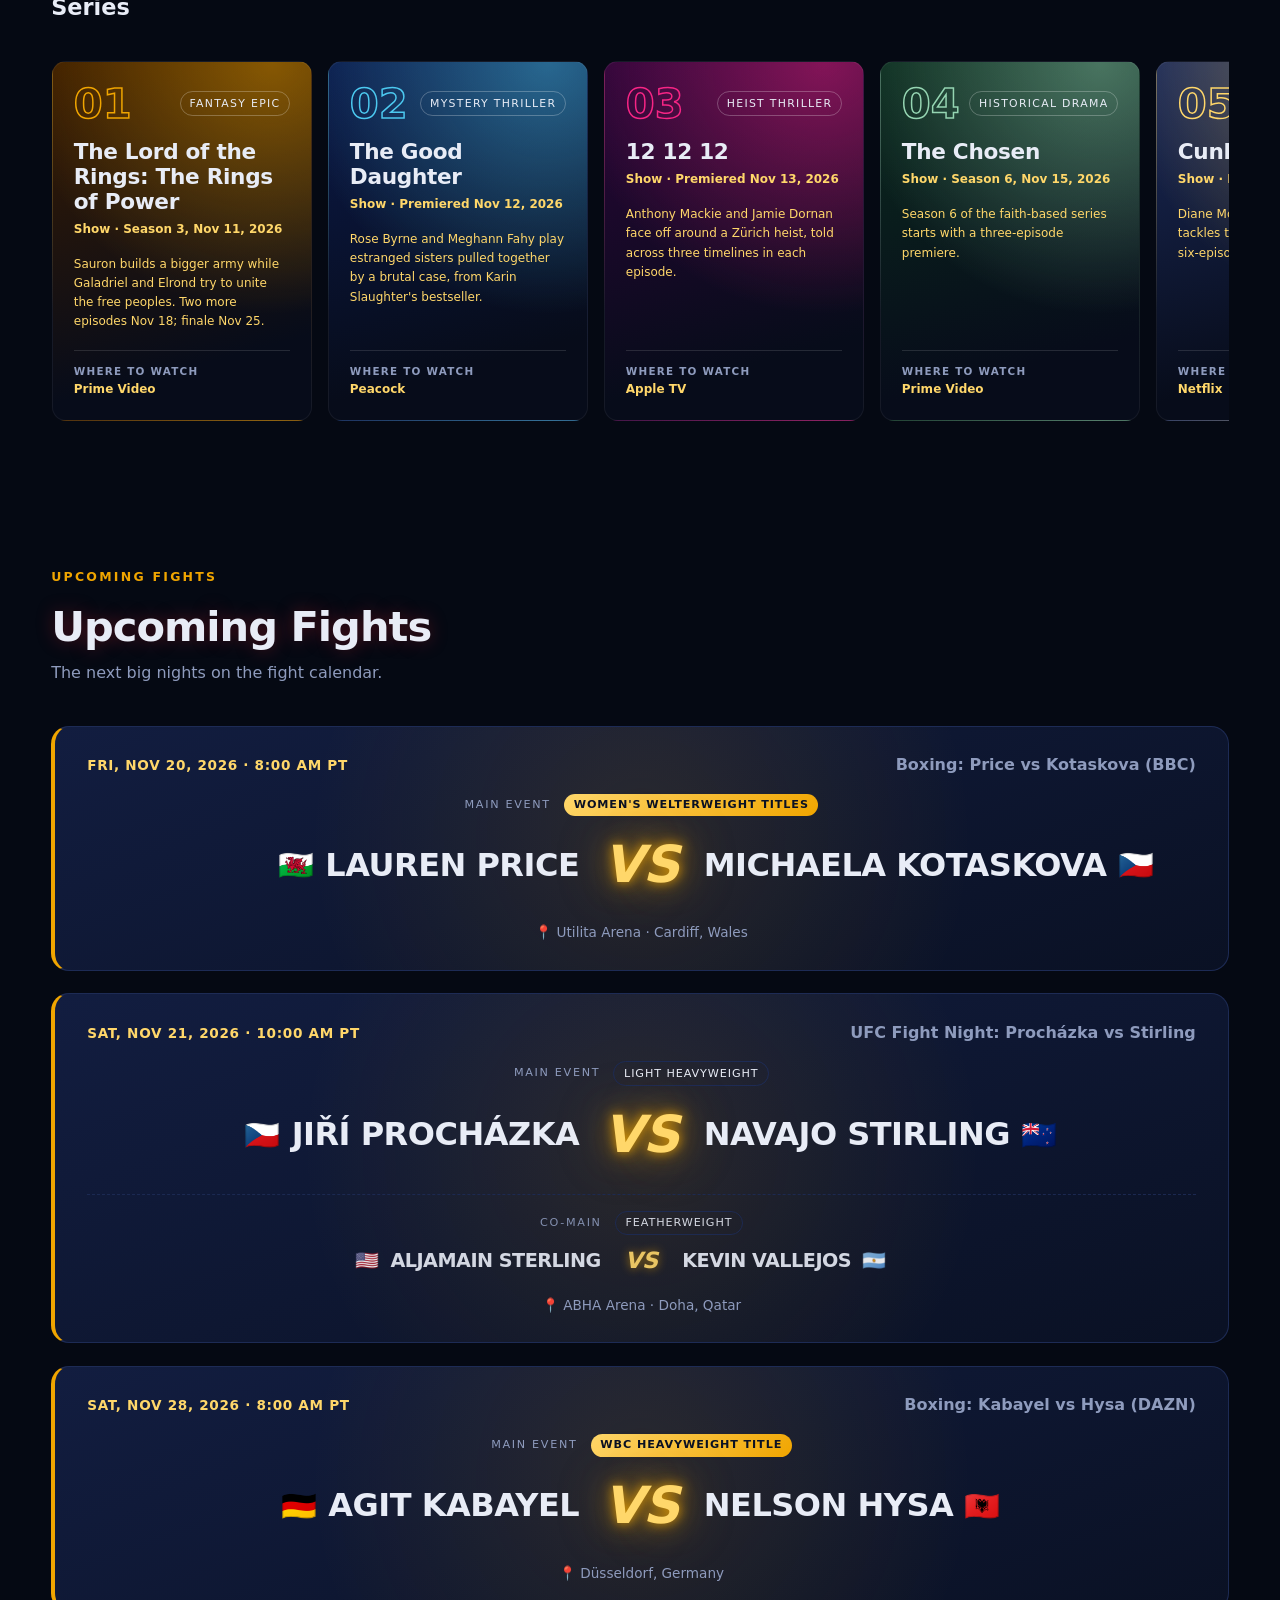
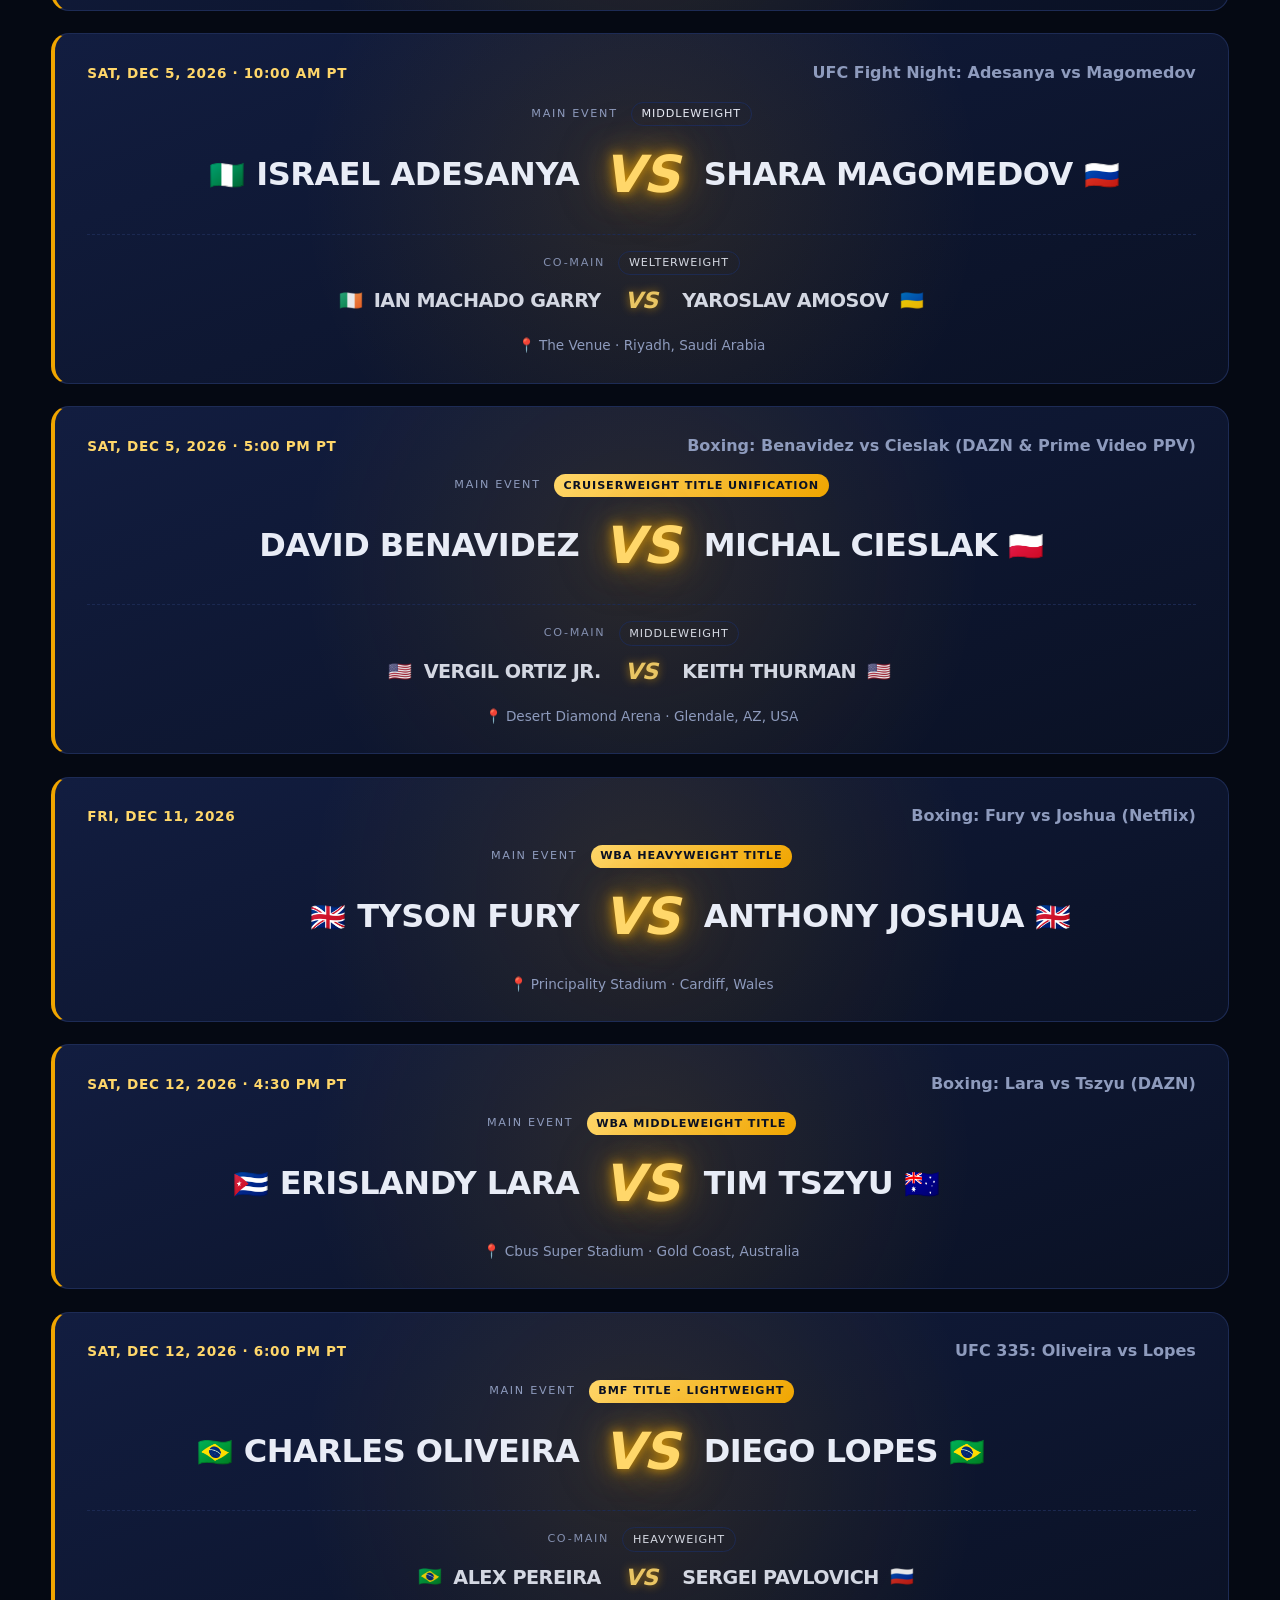
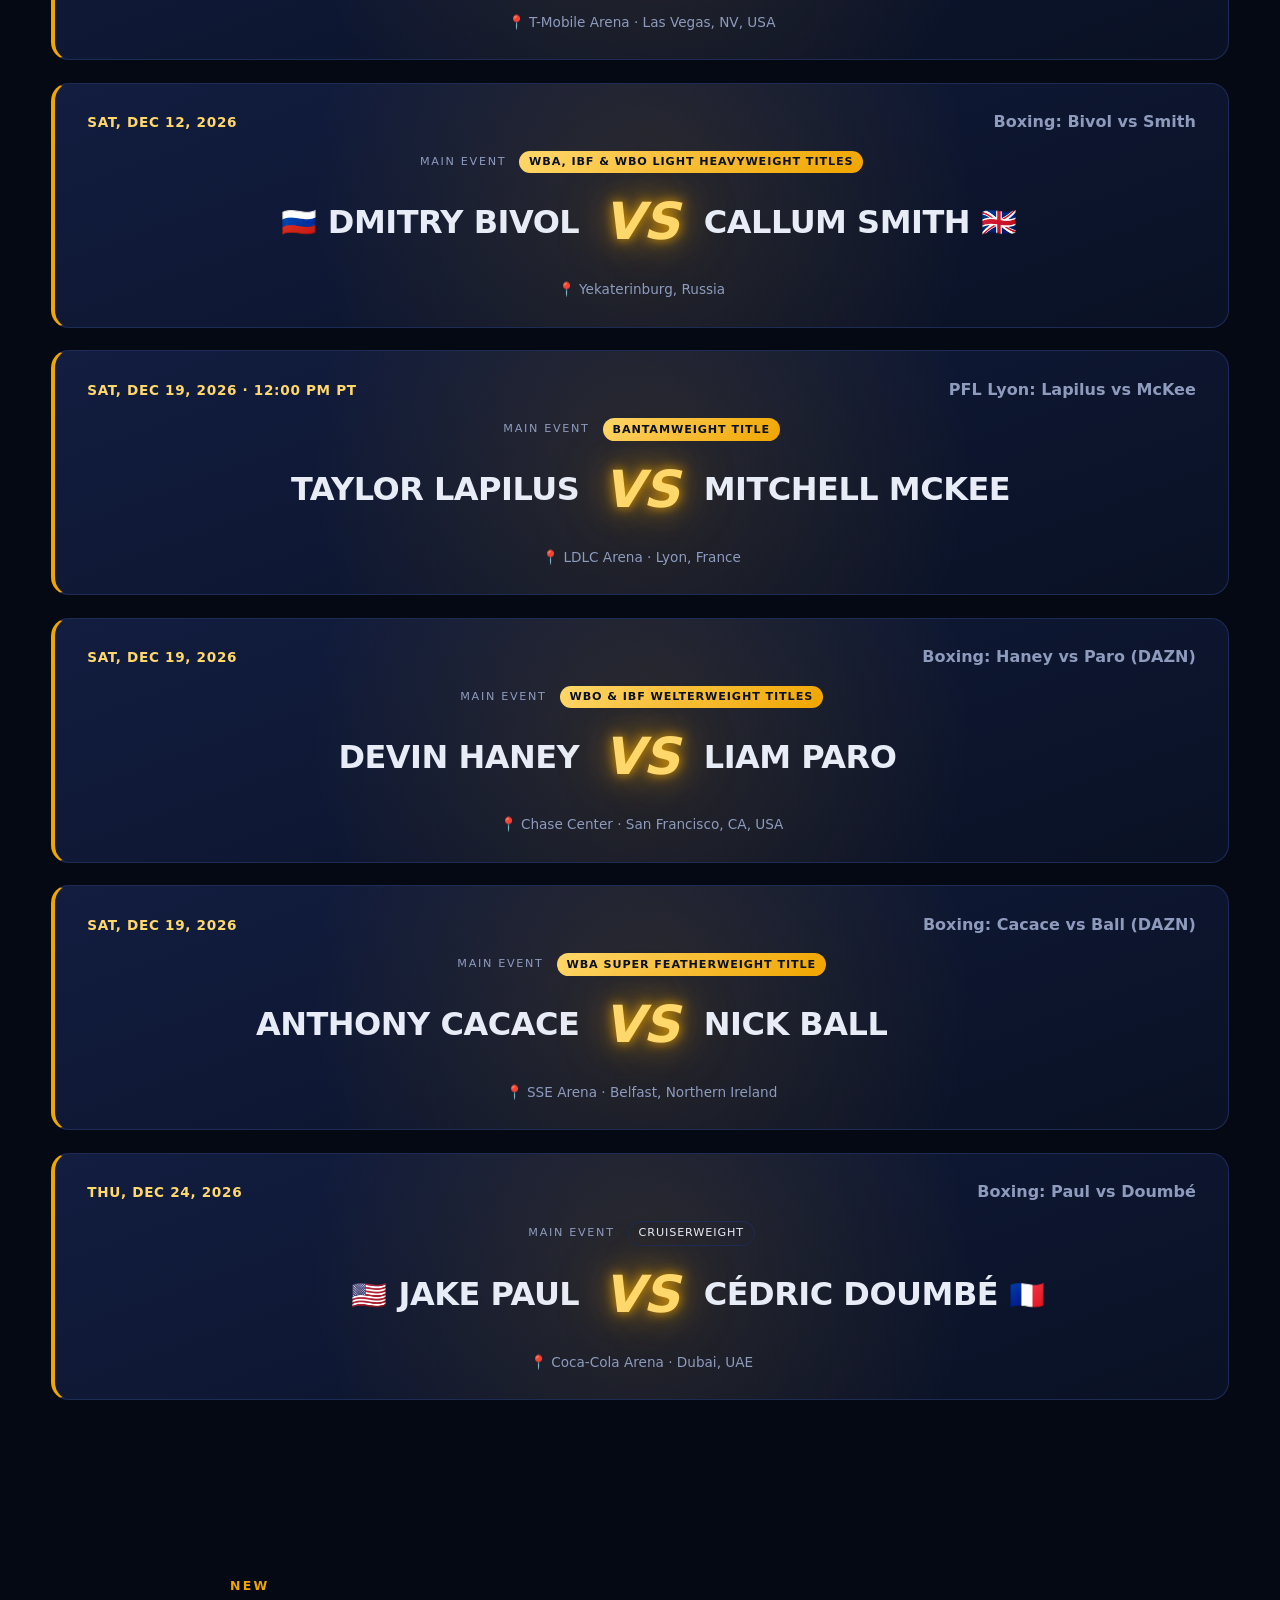
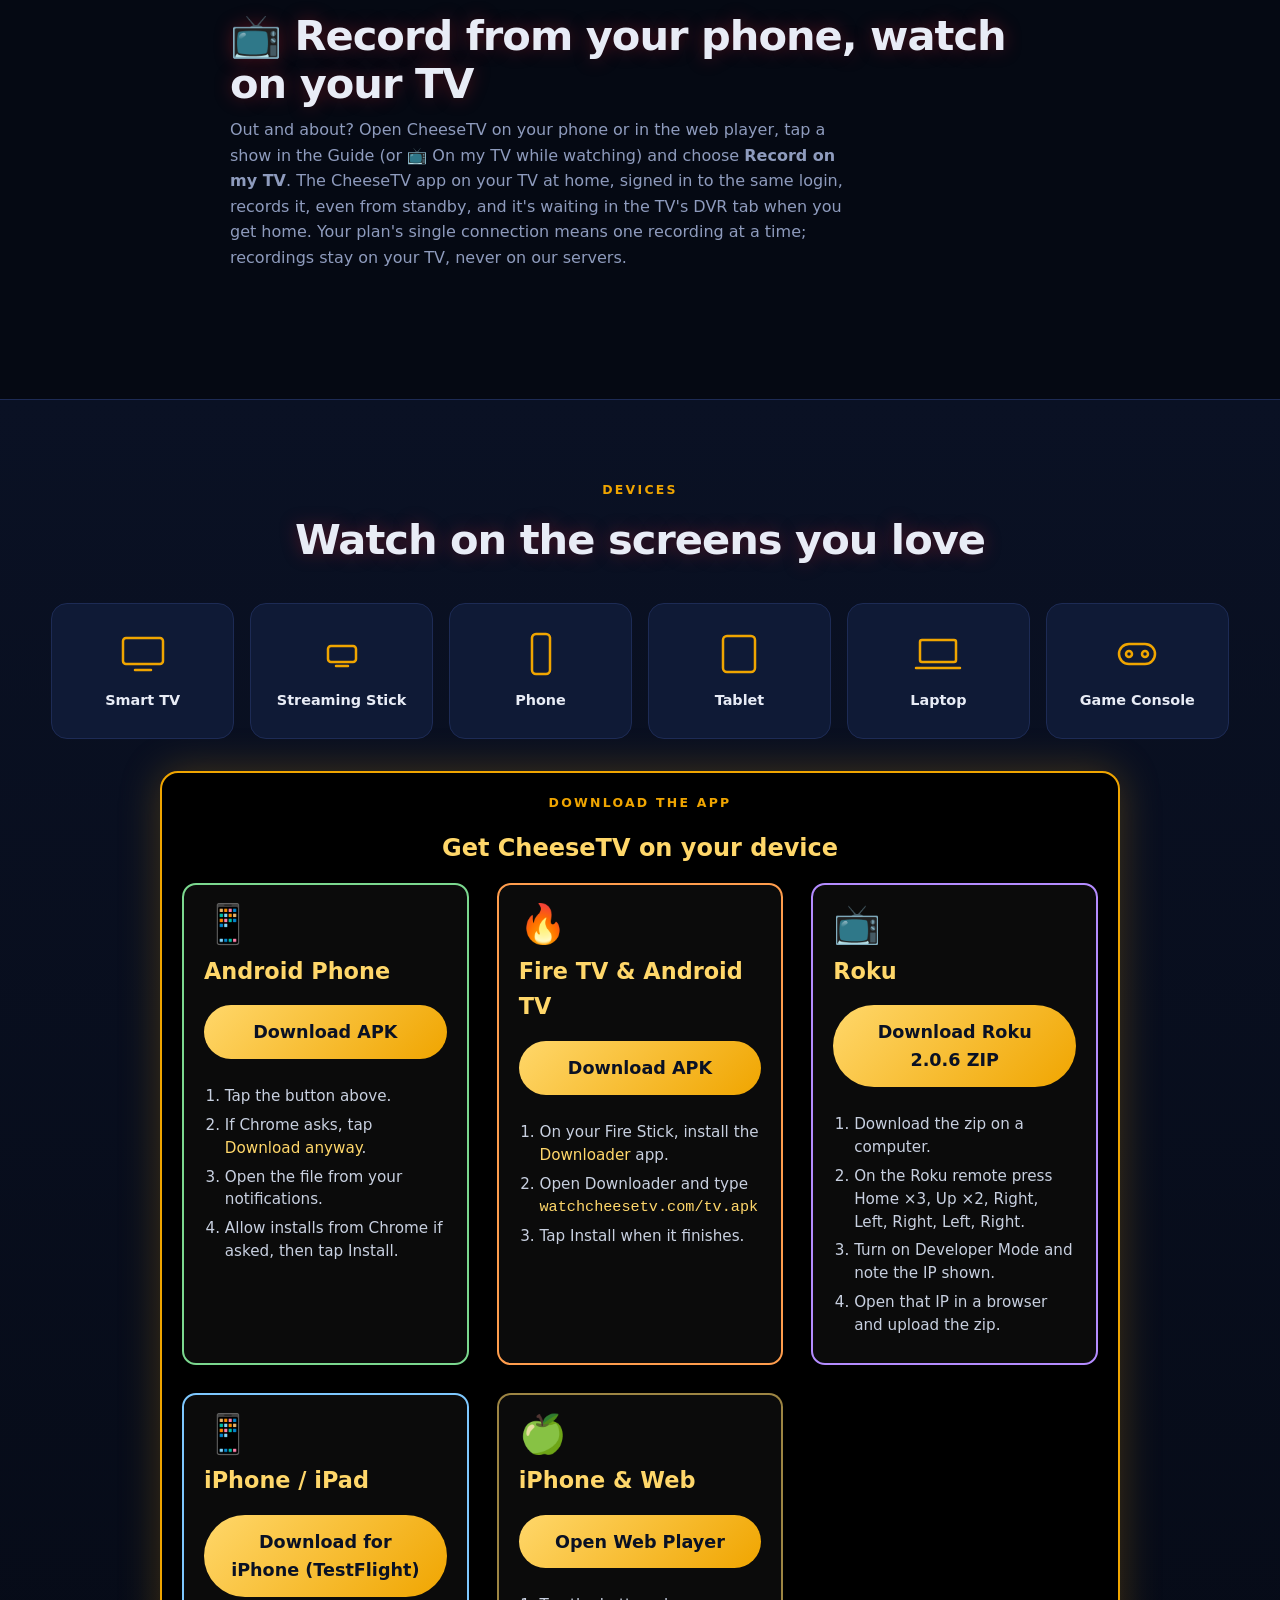
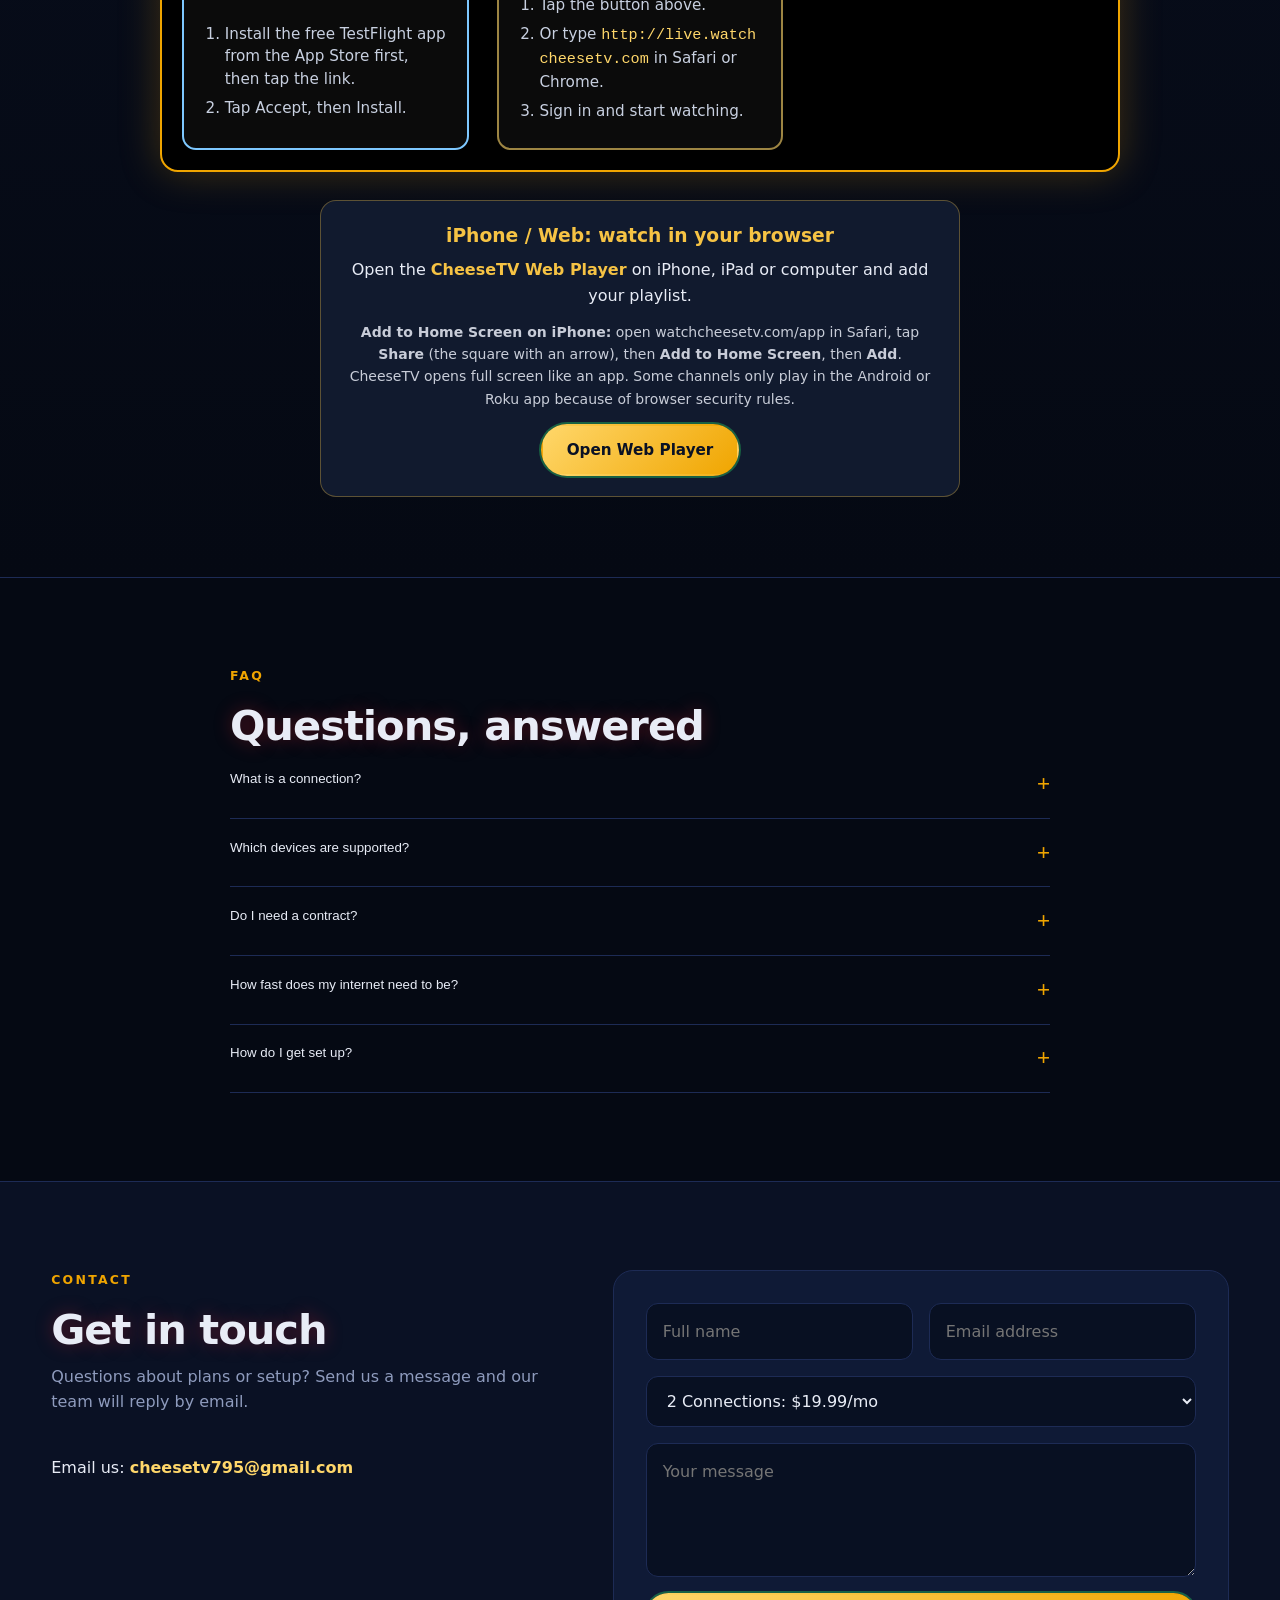
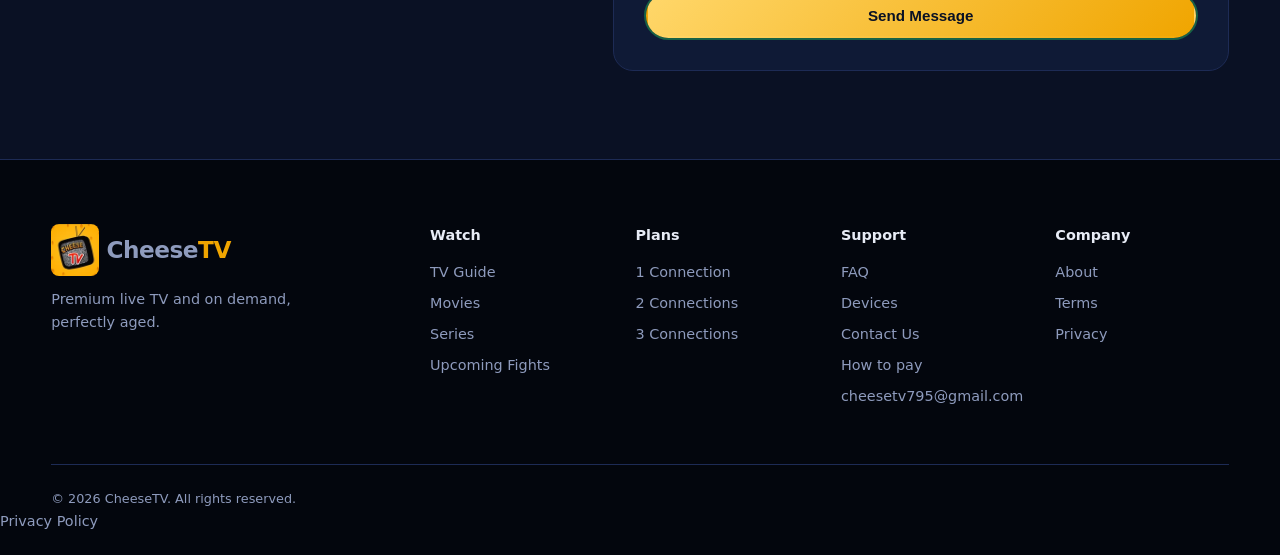
==== commit 58ab6a99: "Card checkout: CheeseTV-branded confirmation step before the payment partner (logo, plan, price, ema" ====
--- a/index.html
+++ b/index.html
@@ -32,7 +32,7 @@
 <div class="plan"><h3>1 Connection</h3><p class="price"><sup>$</sup>14<span>.99</span><small>/mo</small></p><ul><li>1 screen at a time</li><li>HD &amp; 4K streaming</li><li>Full TV guide &amp; catch-up</li><li>Movies &amp; series library</li></ul><a href="/signup.html?plan=1" class="btn ghost block">Pay with Zelle</a><a href="/signup.html?plan=1&amp;pay=card" class="btn ghost block paycard" aria-label="Pay for 1 connection with card, Apple Pay or Google Pay">💳 Card · Apple Pay · Google Pay</a></div>
 <div class="plan pop"><span class="tag">Most Popular</span><h3>2 Connections</h3><p class="price"><sup>$</sup>19<span>.99</span><small>/mo</small></p><ul><li>2 screens at a time</li><li>HD &amp; 4K streaming</li><li>Full TV guide &amp; catch-up</li><li>Movies &amp; series library</li></ul><a href="/signup.html?plan=2" class="btn block">Pay with Zelle</a><a href="/signup.html?plan=2&amp;pay=card" class="btn ghost block paycard" aria-label="Pay for 2 connections with card, Apple Pay or Google Pay">💳 Card · Apple Pay · Google Pay</a></div>
 <div class="plan"><h3>3 Connections</h3><p class="price"><sup>$</sup>27<span>.99</span><small>/mo</small></p><ul><li>3 screens at a time</li><li>HD &amp; 4K streaming</li><li>Full TV guide &amp; catch-up</li><li>Movies &amp; series library</li></ul><a href="/signup.html?plan=3" class="btn ghost block">Pay with Zelle</a><a href="/signup.html?plan=3&amp;pay=card" class="btn ghost block paycard" aria-label="Pay for 3 connections with card, Apple Pay or Google Pay">💳 Card · Apple Pay · Google Pay</a></div>
-</div><p class="paynote">Pay with <b>Zelle</b> or <b>card / Apple Pay / Google Pay</b>. Card payments are a one-time payment for one month (not a subscription), so you renew each month. We create your login within 1–3 hours and email it to you. No refunds, so try the free 12-hour trial first.</p><p class="planctas"><a href="/trial.html" class="btn lg">🎁 Not sure yet? Get a free 12-hour trial</a><a href="/renew.html" class="btn ghost lg">🔁 Existing customer? Renew</a></p></section>
+</div><p class="paynote">Pay with <b>Zelle</b> or <b>card / Apple Pay / Google Pay</b>. Card payments are processed by our secure payment partner and may show as a small crypto purchase (no crypto knowledge or wallet needed; the payment goes to CheeseTV). They're a one-time payment for one month (not a subscription), so you renew each month. We create your login within 1–3 hours and email it to you. No refunds, so try the free 12-hour trial first.</p><p class="planctas"><a href="/trial.html" class="btn lg">🎁 Not sure yet? Get a free 12-hour trial</a><a href="/renew.html" class="btn ghost lg">🔁 Existing customer? Renew</a></p></section>
 
 <section id="guide" class="sec wrap"><p class="eyebrow">TV Guide</p><h2>On TV right now</h2><p class="sub">What's airing now and up next on US TV networks, shown in your local time.</p>
 <div class="guide live-guide" id="guideGrid"><p class="lg-fail">Loading live listings…</p></div><p class="lg-note">Listings from TVmaze.</p></section>
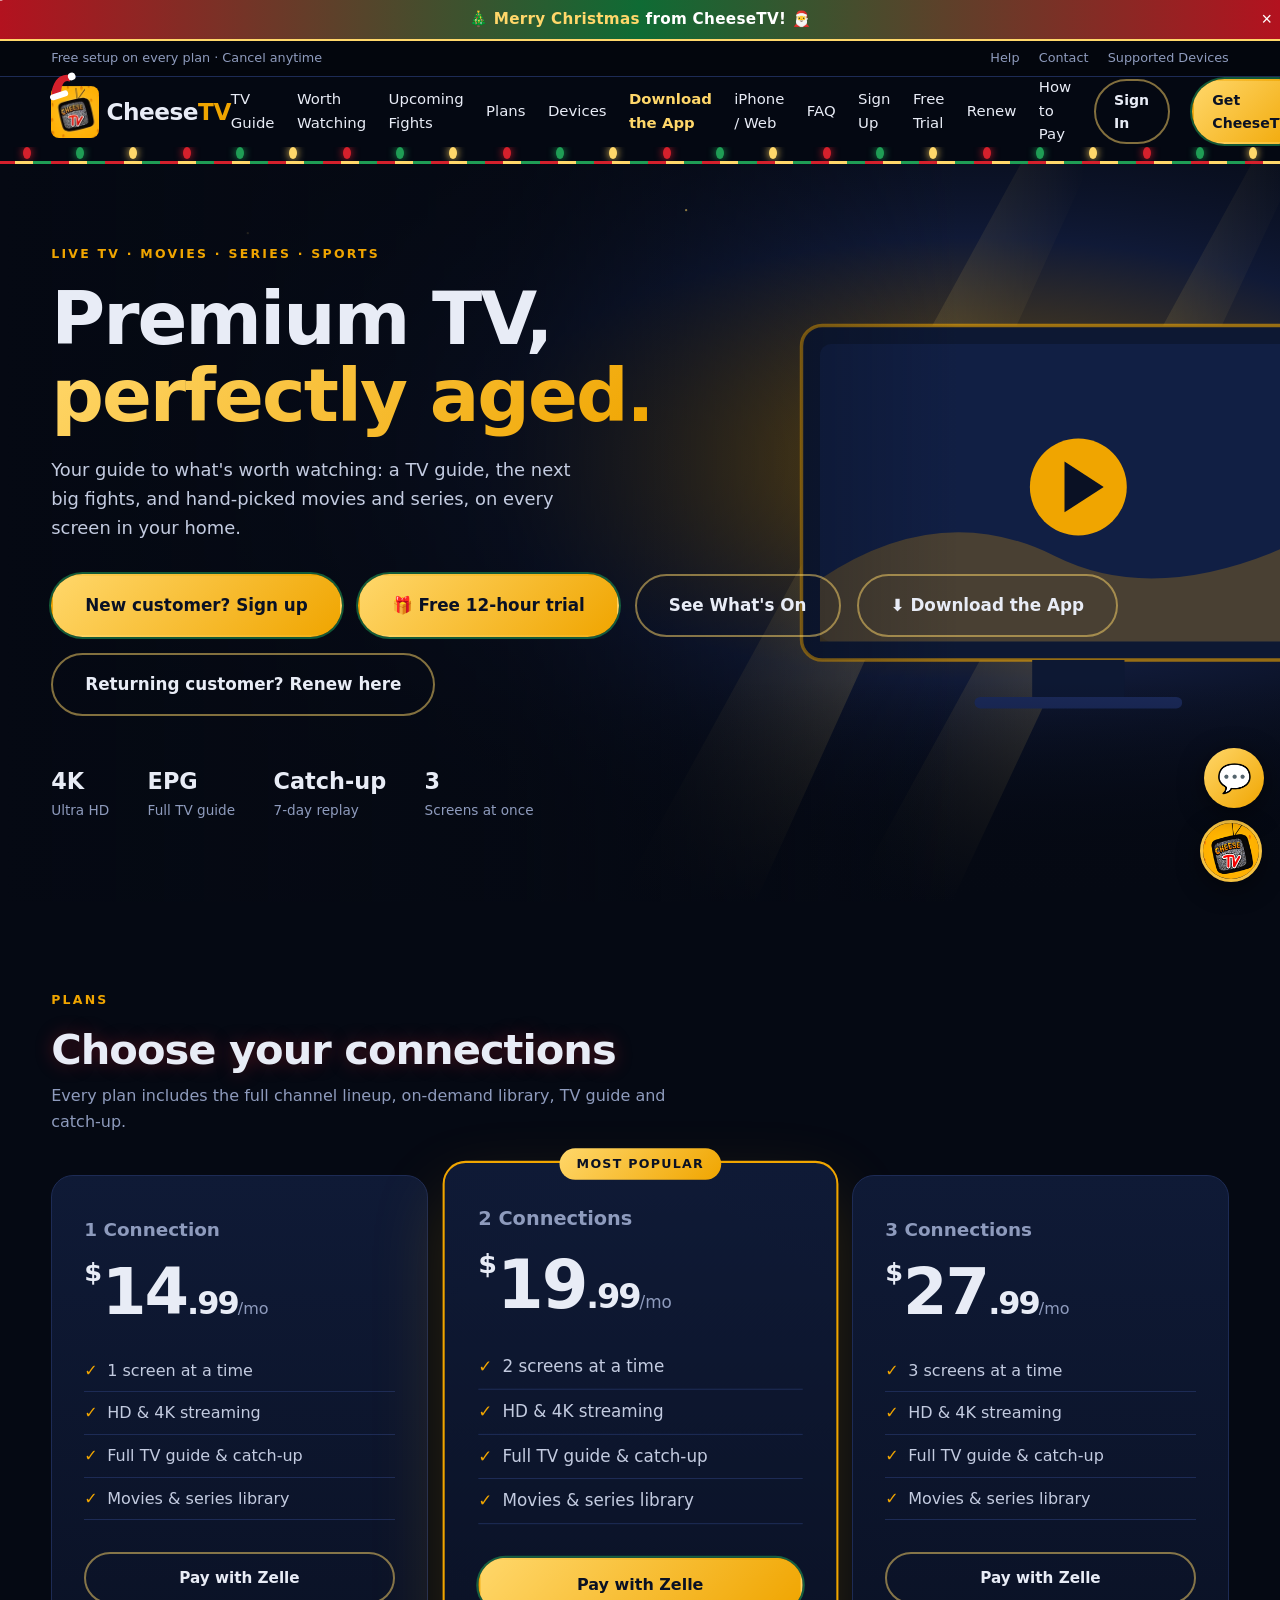
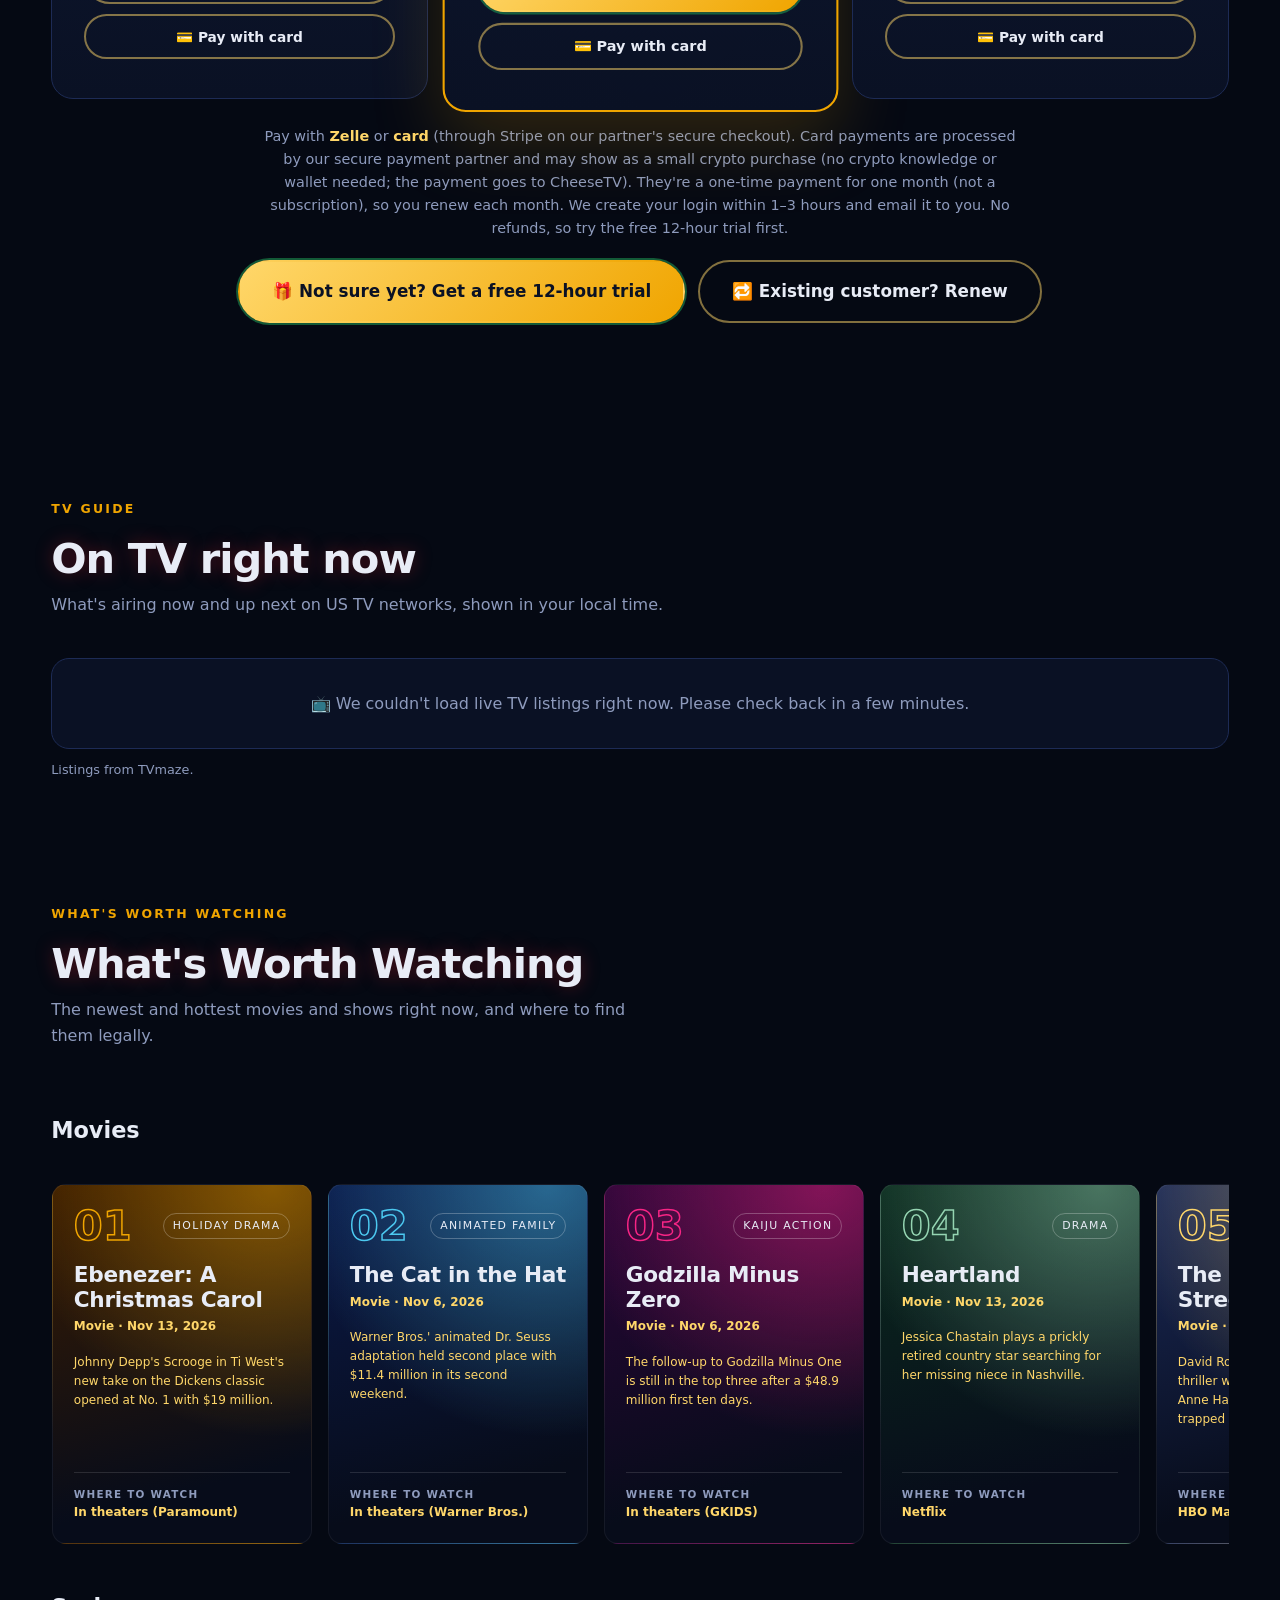
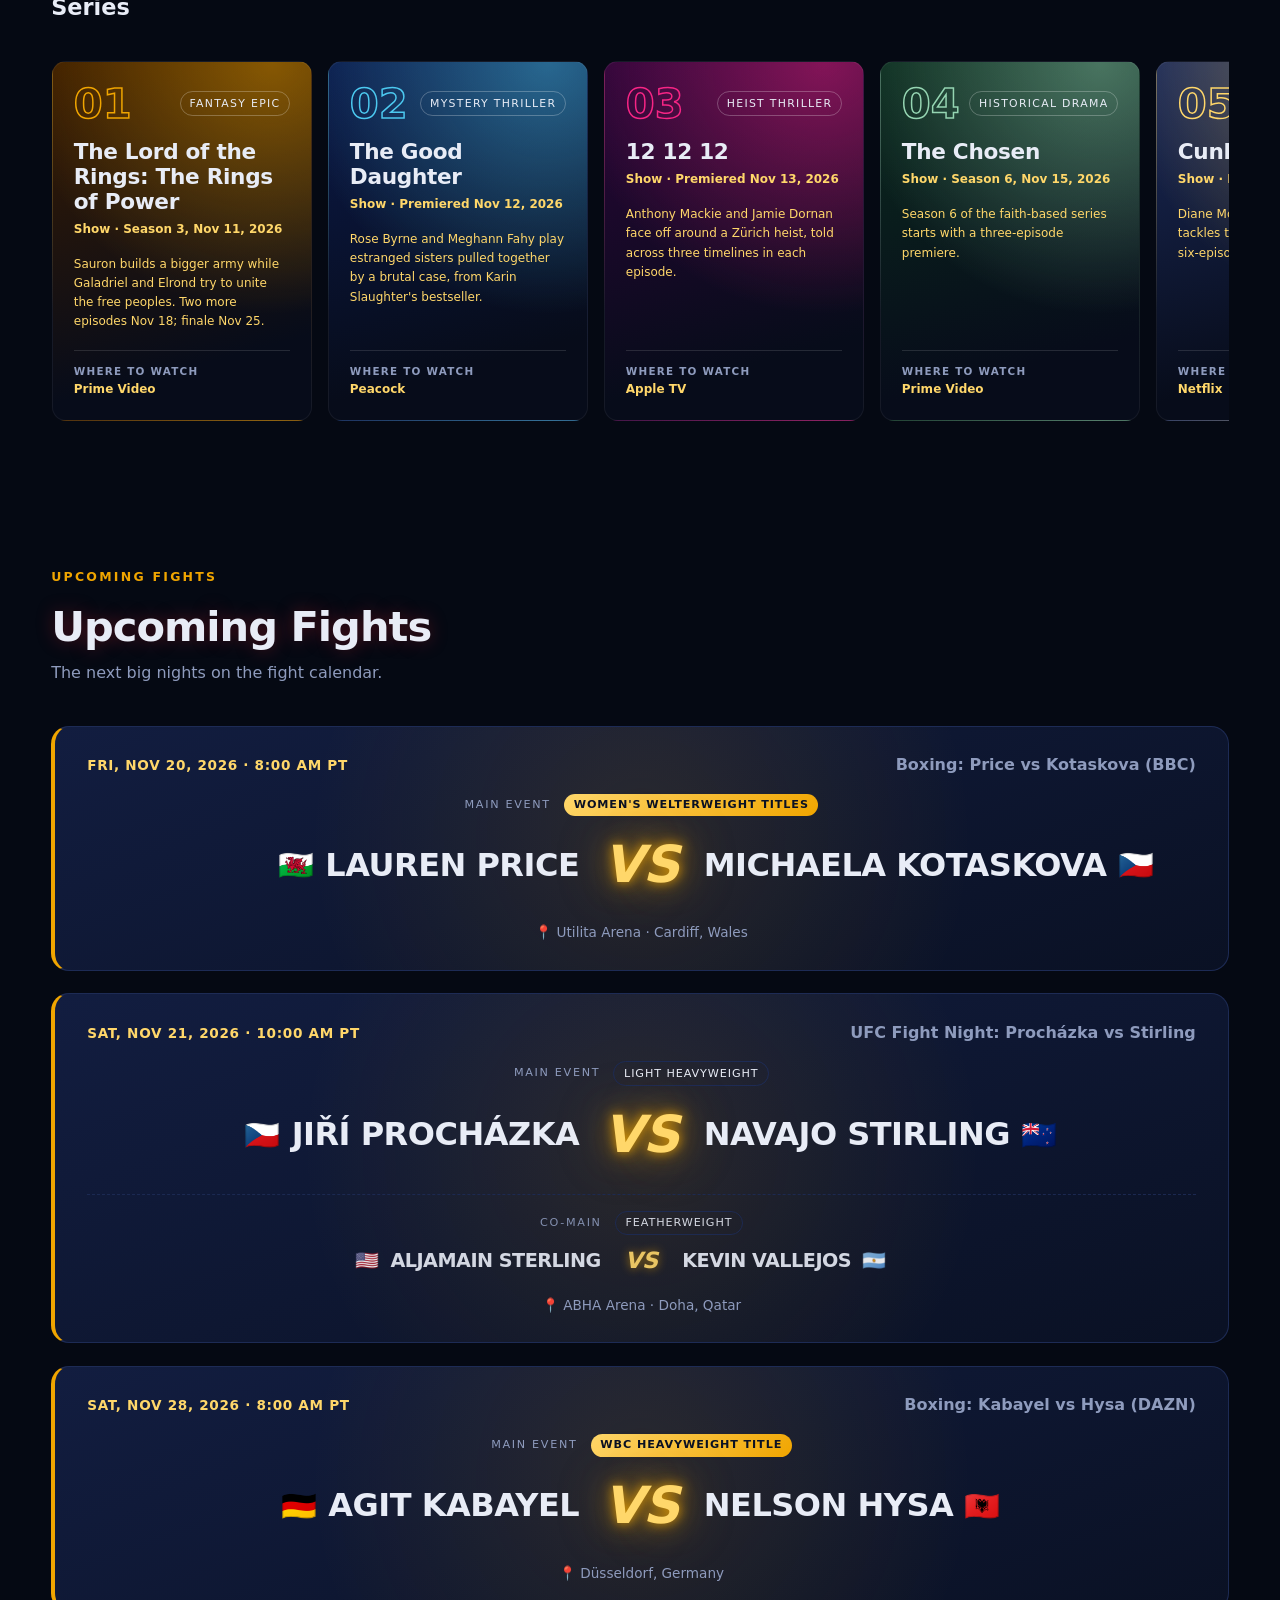
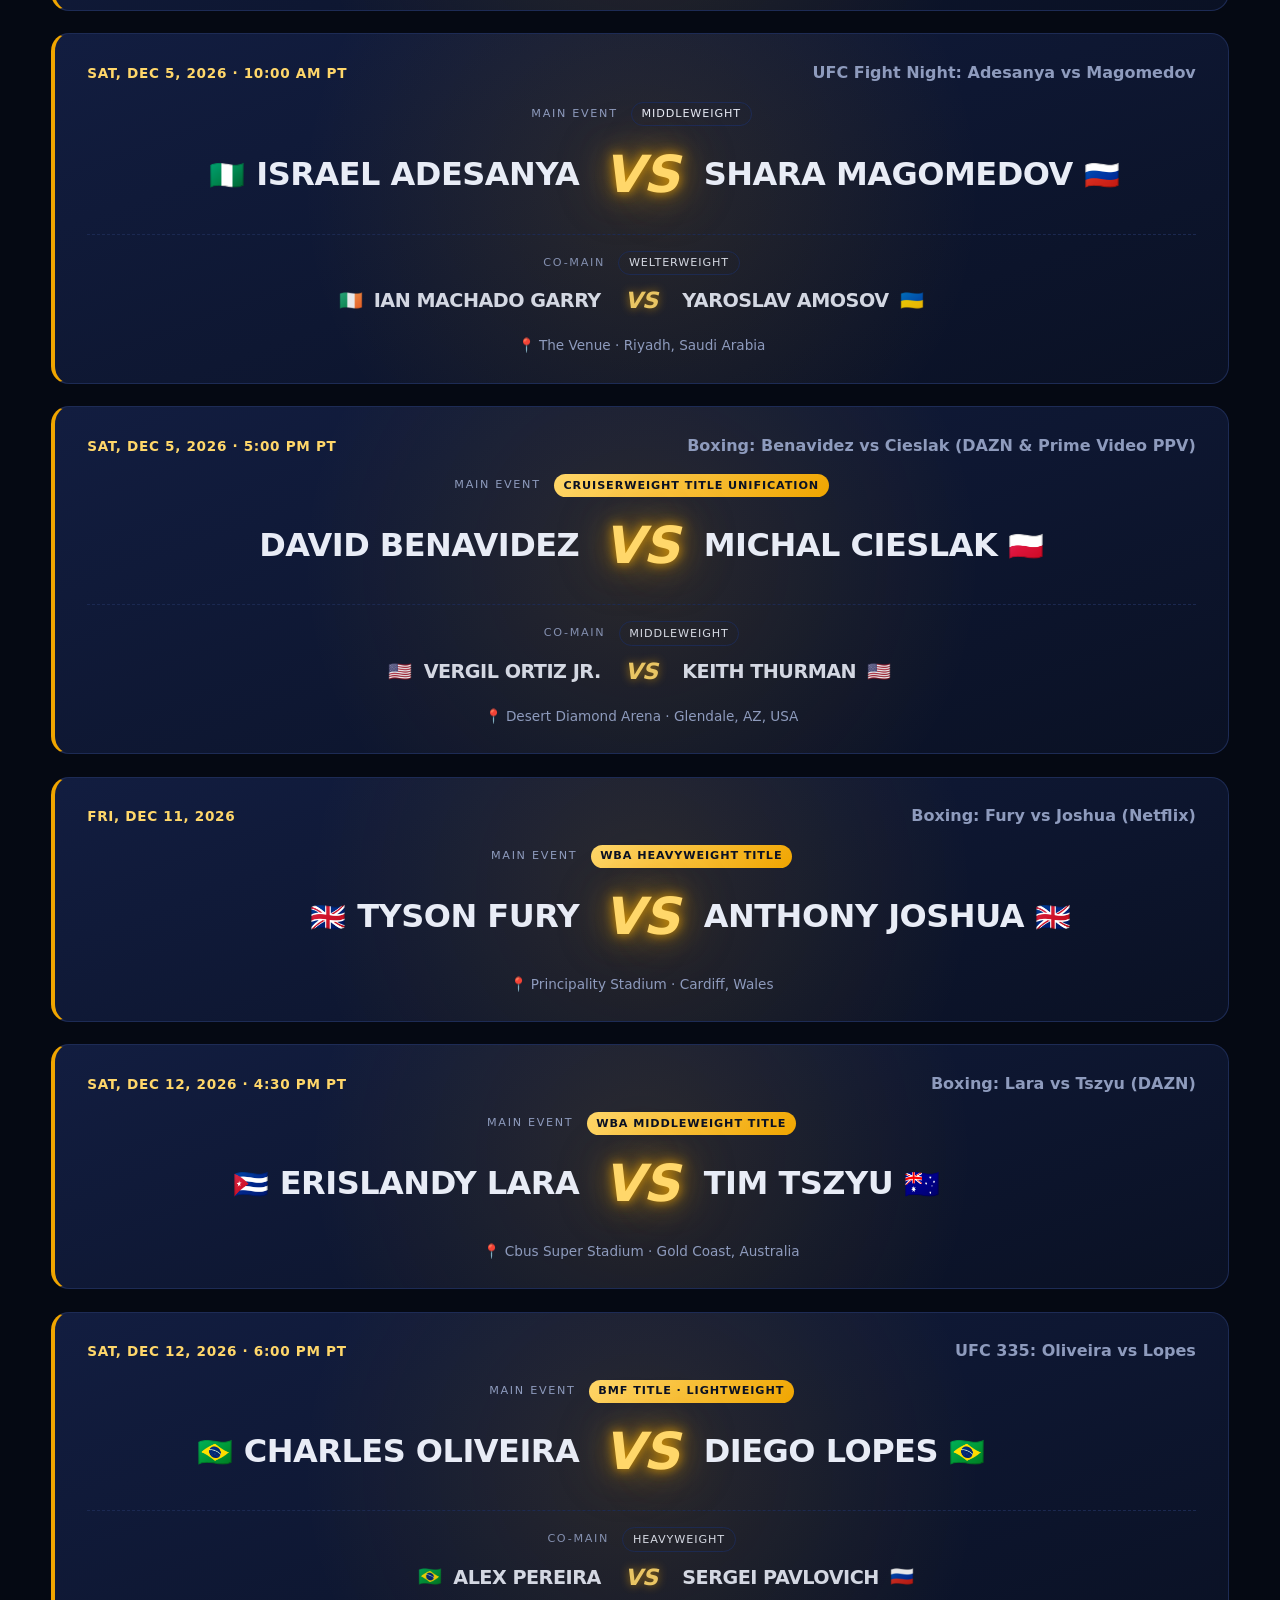
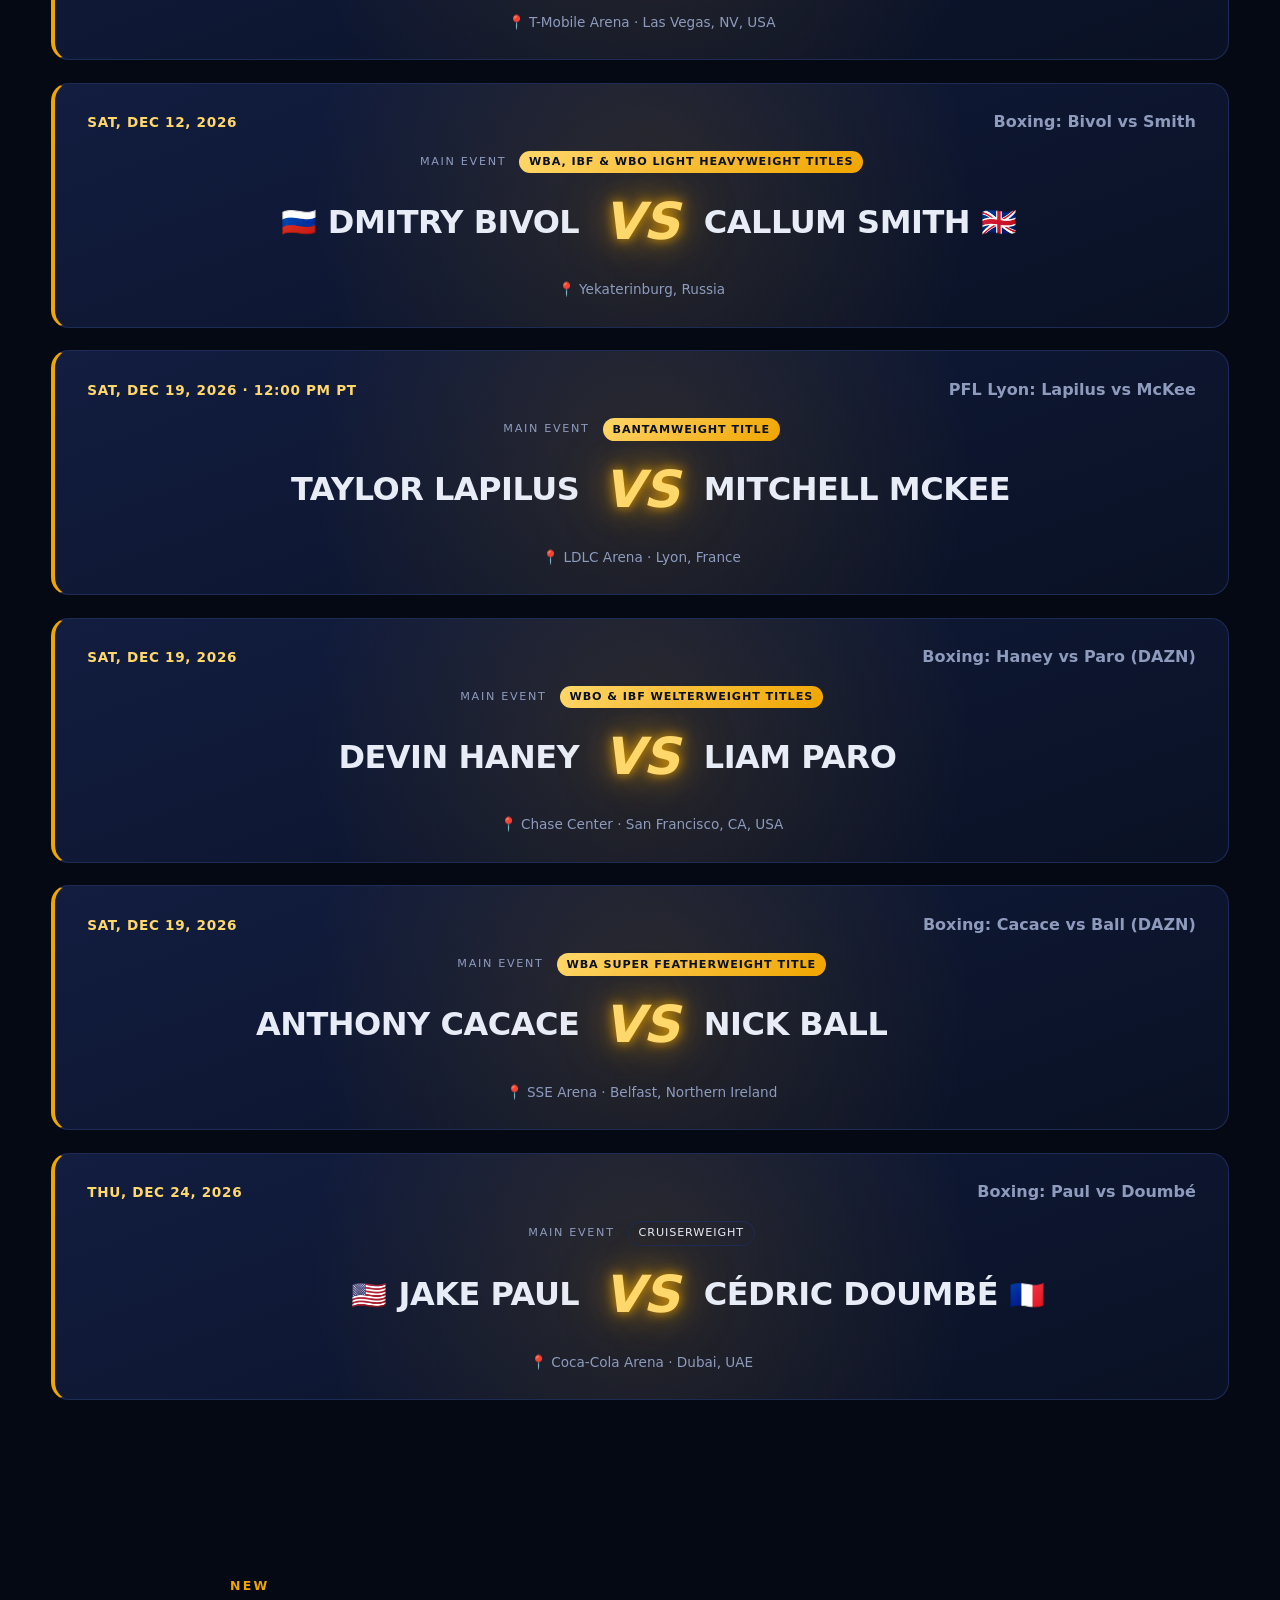
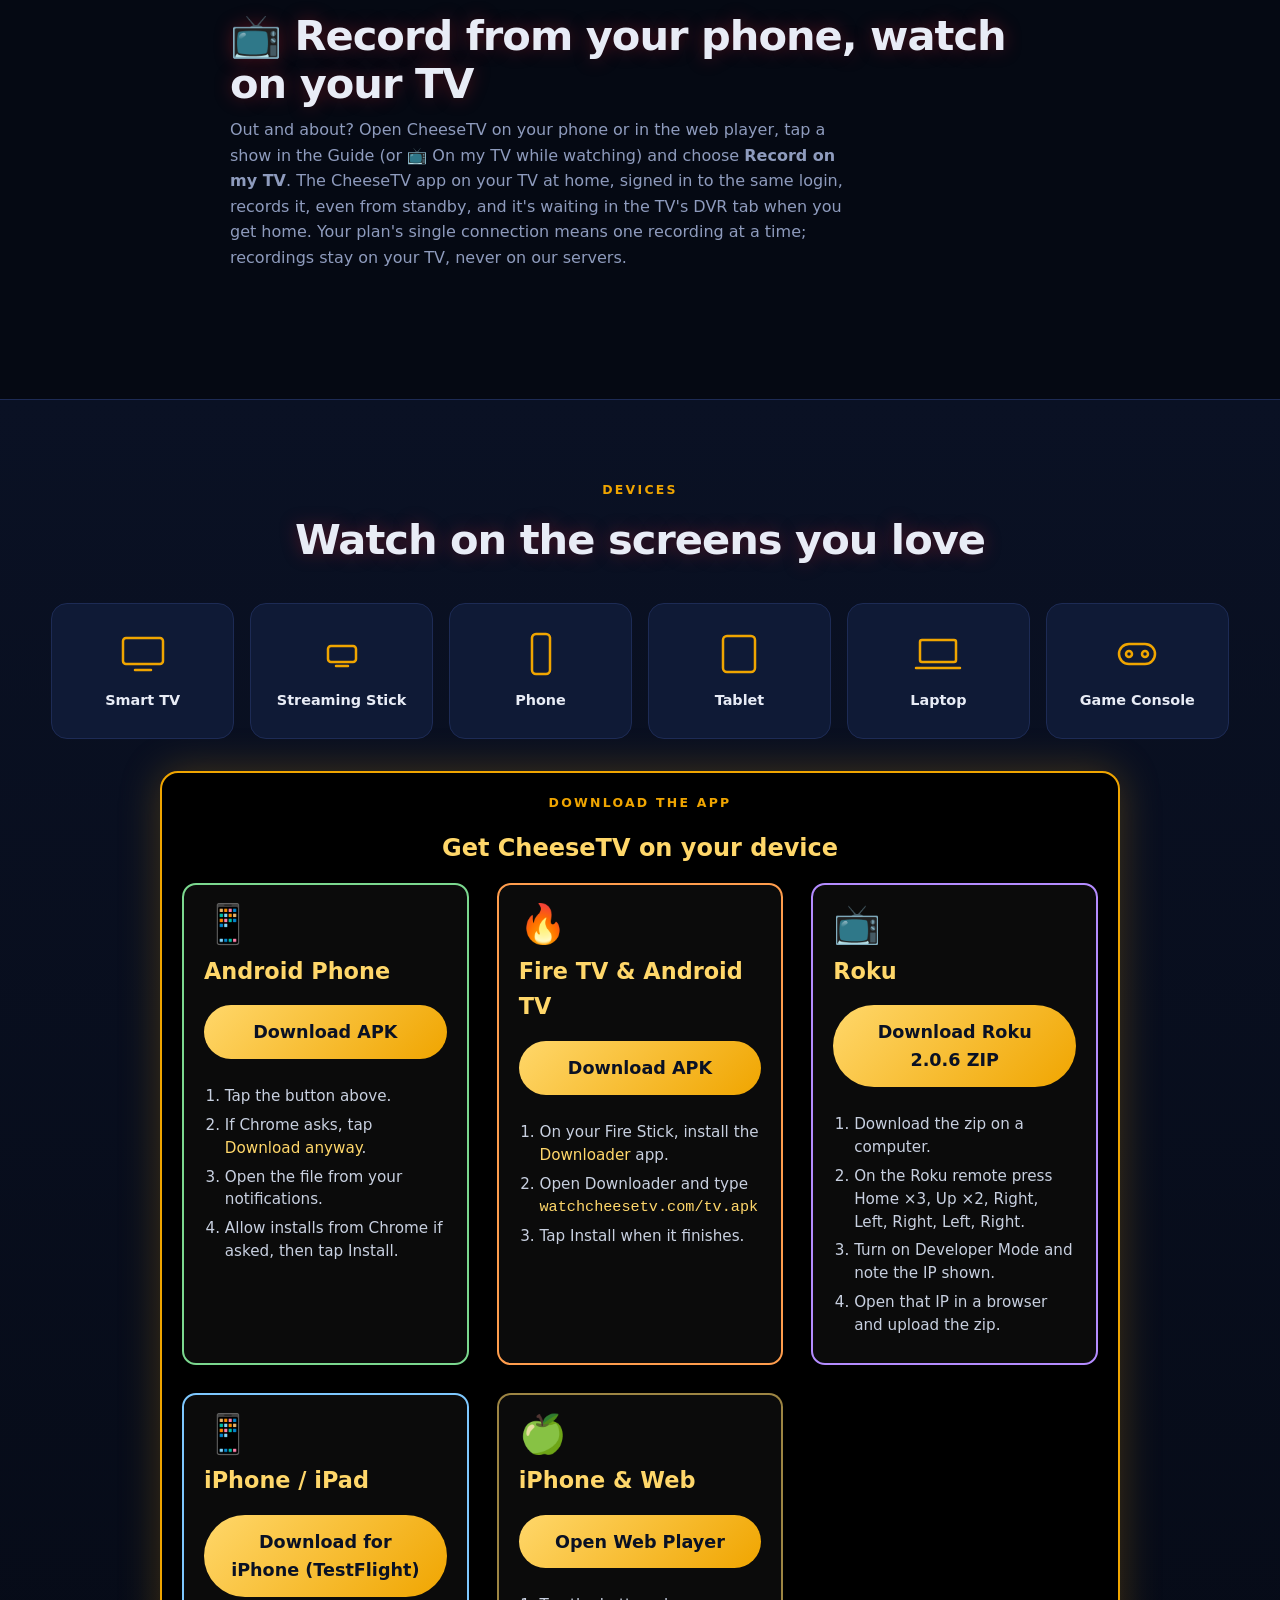
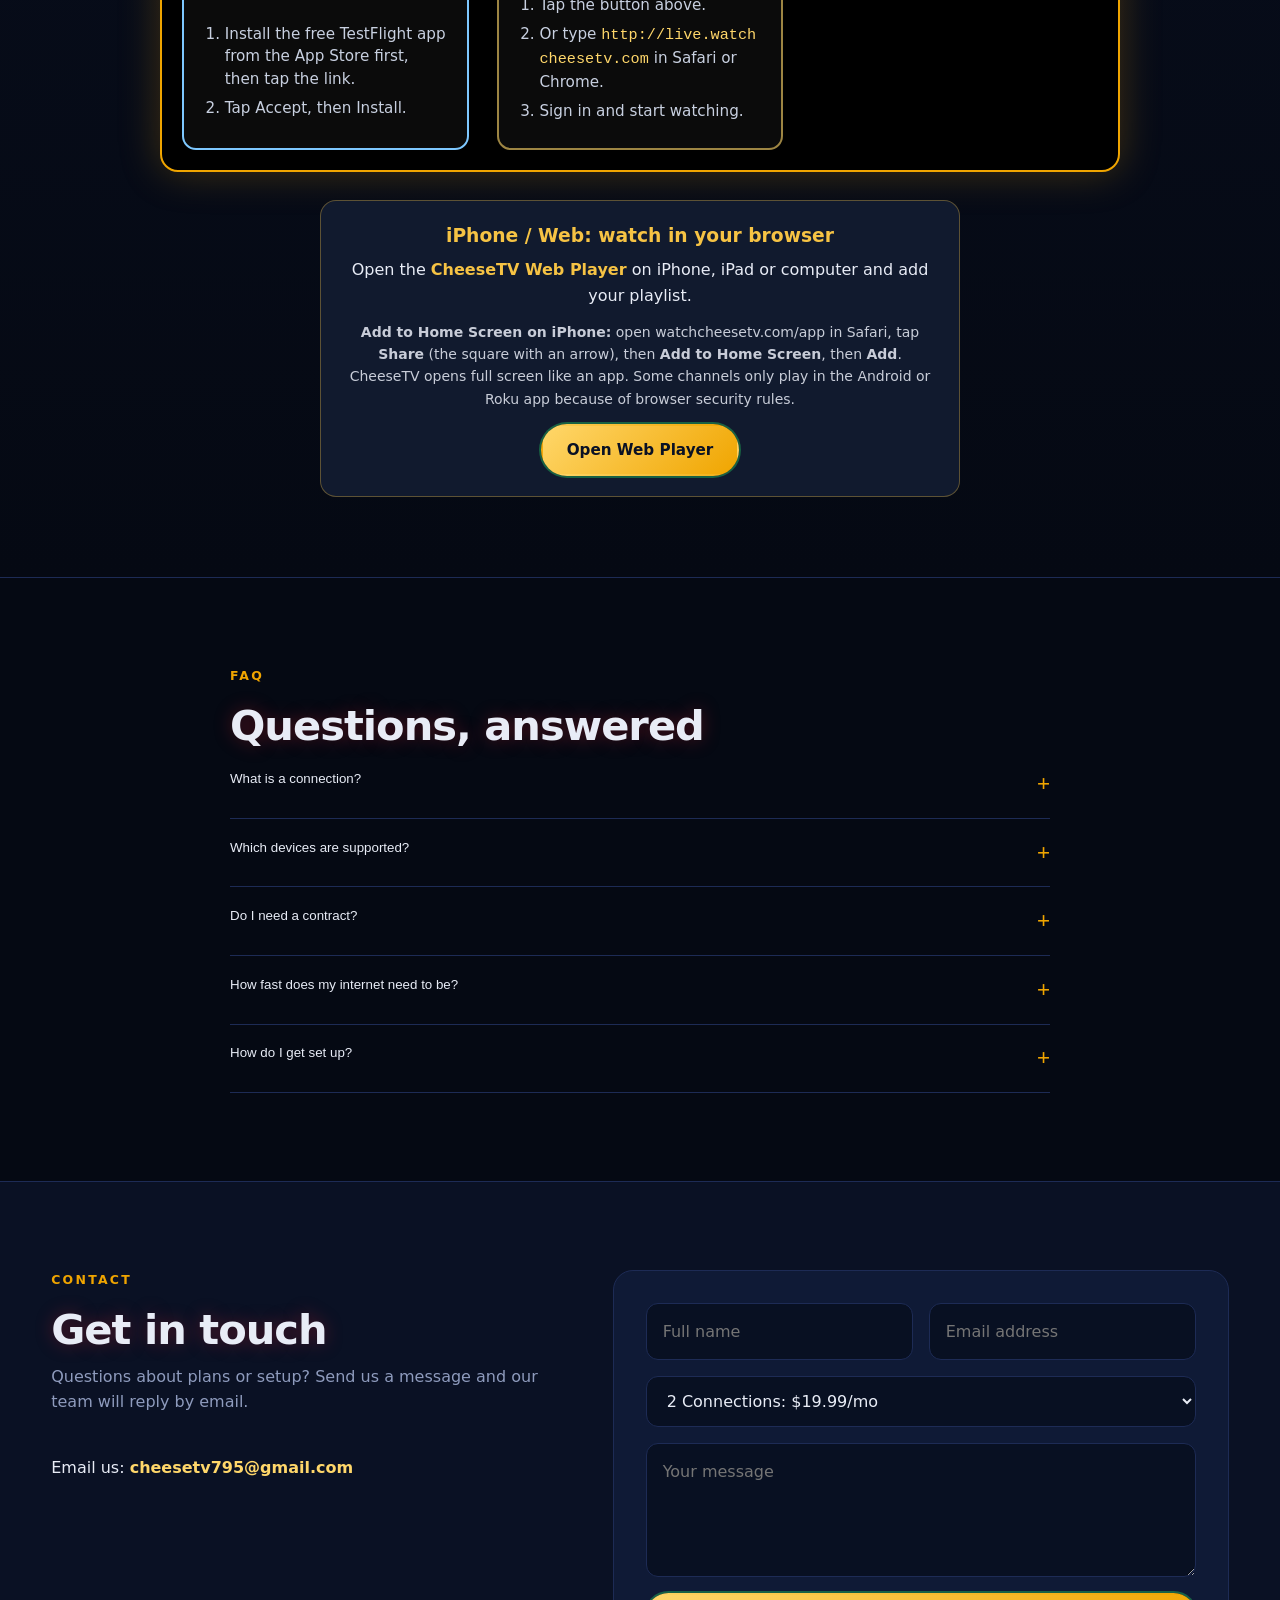
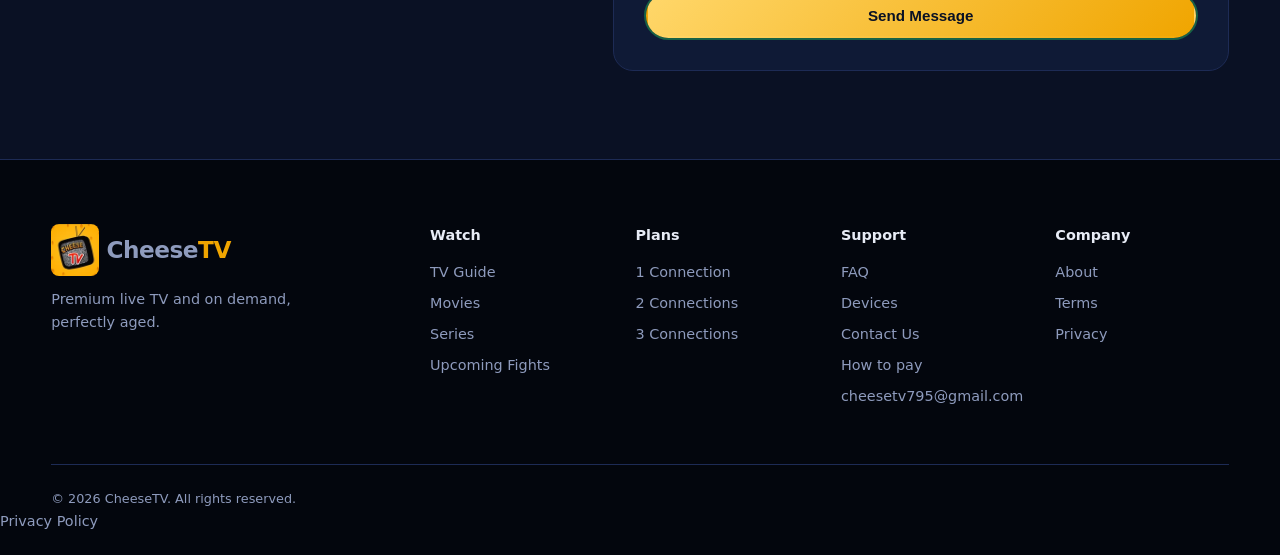
==== commit f3f8dc8d: "Payments copy: card (Stripe) is the only card-side method we promote; remove Apple Pay, Google Pay, " ====
--- a/index.html
+++ b/index.html
@@ -29,10 +29,10 @@
 
 <section id="plans" class="sec wrap"><p class="eyebrow">Plans</p><h2>Choose your connections</h2><p class="sub">Every plan includes the full channel lineup, on-demand library, TV guide and catch-up.</p>
 <div class="plans">
-<div class="plan"><h3>1 Connection</h3><p class="price"><sup>$</sup>14<span>.99</span><small>/mo</small></p><ul><li>1 screen at a time</li><li>HD &amp; 4K streaming</li><li>Full TV guide &amp; catch-up</li><li>Movies &amp; series library</li></ul><a href="/signup.html?plan=1" class="btn ghost block">Pay with Zelle</a><a href="/signup.html?plan=1&amp;pay=card" class="btn ghost block paycard" aria-label="Pay for 1 connection with card, Apple Pay or Google Pay">💳 Card · Apple Pay · Google Pay</a></div>
-<div class="plan pop"><span class="tag">Most Popular</span><h3>2 Connections</h3><p class="price"><sup>$</sup>19<span>.99</span><small>/mo</small></p><ul><li>2 screens at a time</li><li>HD &amp; 4K streaming</li><li>Full TV guide &amp; catch-up</li><li>Movies &amp; series library</li></ul><a href="/signup.html?plan=2" class="btn block">Pay with Zelle</a><a href="/signup.html?plan=2&amp;pay=card" class="btn ghost block paycard" aria-label="Pay for 2 connections with card, Apple Pay or Google Pay">💳 Card · Apple Pay · Google Pay</a></div>
-<div class="plan"><h3>3 Connections</h3><p class="price"><sup>$</sup>27<span>.99</span><small>/mo</small></p><ul><li>3 screens at a time</li><li>HD &amp; 4K streaming</li><li>Full TV guide &amp; catch-up</li><li>Movies &amp; series library</li></ul><a href="/signup.html?plan=3" class="btn ghost block">Pay with Zelle</a><a href="/signup.html?plan=3&amp;pay=card" class="btn ghost block paycard" aria-label="Pay for 3 connections with card, Apple Pay or Google Pay">💳 Card · Apple Pay · Google Pay</a></div>
-</div><p class="paynote">Pay with <b>Zelle</b> or <b>card / Apple Pay / Google Pay</b>. Card payments are processed by our secure payment partner and may show as a small crypto purchase (no crypto knowledge or wallet needed; the payment goes to CheeseTV). They're a one-time payment for one month (not a subscription), so you renew each month. We create your login within 1–3 hours and email it to you. No refunds, so try the free 12-hour trial first.</p><p class="planctas"><a href="/trial.html" class="btn lg">🎁 Not sure yet? Get a free 12-hour trial</a><a href="/renew.html" class="btn ghost lg">🔁 Existing customer? Renew</a></p></section>
+<div class="plan"><h3>1 Connection</h3><p class="price"><sup>$</sup>14<span>.99</span><small>/mo</small></p><ul><li>1 screen at a time</li><li>HD &amp; 4K streaming</li><li>Full TV guide &amp; catch-up</li><li>Movies &amp; series library</li></ul><a href="/signup.html?plan=1" class="btn ghost block">Pay with Zelle</a><a href="/signup.html?plan=1&amp;pay=card" class="btn ghost block paycard" aria-label="Pay for 1 connection with card (Stripe)">💳 Pay with card</a></div>
+<div class="plan pop"><span class="tag">Most Popular</span><h3>2 Connections</h3><p class="price"><sup>$</sup>19<span>.99</span><small>/mo</small></p><ul><li>2 screens at a time</li><li>HD &amp; 4K streaming</li><li>Full TV guide &amp; catch-up</li><li>Movies &amp; series library</li></ul><a href="/signup.html?plan=2" class="btn block">Pay with Zelle</a><a href="/signup.html?plan=2&amp;pay=card" class="btn ghost block paycard" aria-label="Pay for 2 connections with card (Stripe)">💳 Pay with card</a></div>
+<div class="plan"><h3>3 Connections</h3><p class="price"><sup>$</sup>27<span>.99</span><small>/mo</small></p><ul><li>3 screens at a time</li><li>HD &amp; 4K streaming</li><li>Full TV guide &amp; catch-up</li><li>Movies &amp; series library</li></ul><a href="/signup.html?plan=3" class="btn ghost block">Pay with Zelle</a><a href="/signup.html?plan=3&amp;pay=card" class="btn ghost block paycard" aria-label="Pay for 3 connections with card (Stripe)">💳 Pay with card</a></div>
+</div><p class="paynote">Pay with <b>Zelle</b> or <b>card</b> (through Stripe on our partner's secure checkout). Card payments are processed by our secure payment partner and may show as a small crypto purchase (no crypto knowledge or wallet needed; the payment goes to CheeseTV). They're a one-time payment for one month (not a subscription), so you renew each month. We create your login within 1–3 hours and email it to you. No refunds, so try the free 12-hour trial first.</p><p class="planctas"><a href="/trial.html" class="btn lg">🎁 Not sure yet? Get a free 12-hour trial</a><a href="/renew.html" class="btn ghost lg">🔁 Existing customer? Renew</a></p></section>
 
 <section id="guide" class="sec wrap"><p class="eyebrow">TV Guide</p><h2>On TV right now</h2><p class="sub">What's airing now and up next on US TV networks, shown in your local time.</p>
 <div class="guide live-guide" id="guideGrid"><p class="lg-fail">Loading live listings…</p></div><p class="lg-note">Listings from TVmaze.</p></section>
@@ -77,5 +77,5 @@
 <script>(function(){var b=document.getElementById('fabBtn'),m=document.getElementById('fabMenu');b.onclick=function(e){e.stopPropagation();location.href='http://live.watchcheesetv.com/'};document.addEventListener('click',function(){m.hidden=true;b.setAttribute('aria-expanded','false')});document.getElementById('fabTop').onclick=function(e){e.preventDefault();window.scrollTo({top:0,behavior:'smooth'})};})();</script>
 <div id="dlToast" role="status" aria-live="polite" hidden><button aria-label="Close" onclick="this.parentNode.hidden=true">×</button><span></span></div>
 <script>(function(){var t=document.getElementById('dlToast'),tm;document.querySelectorAll('#download a.dl-card[download]').forEach(function(a){a.addEventListener('click',function(){var mb=/roku/.test(a.href)?'':' (63 MB)';t.querySelector('span').textContent='Downloading CheeseTV'+mb+'… If Chrome asks, tap Download anyway. Then open it from your notifications or Chrome ⋮ › Downloads.';t.hidden=false;clearTimeout(tm);tm=setTimeout(function(){t.hidden=true},15000)})})})();</script>
-<script src="script.js?v=20261115"></script><script src="assets/christmas.js?v=20261115" defer></script><script src="assets/chatbot.js?v=20261116" defer></script>
+<script src="script.js?v=20261115"></script><script src="assets/christmas.js?v=20261115" defer></script><script src="assets/chatbot.js?v=20261116b" defer></script>
 <script src="/assets/visit.js" defer></script></body></html>
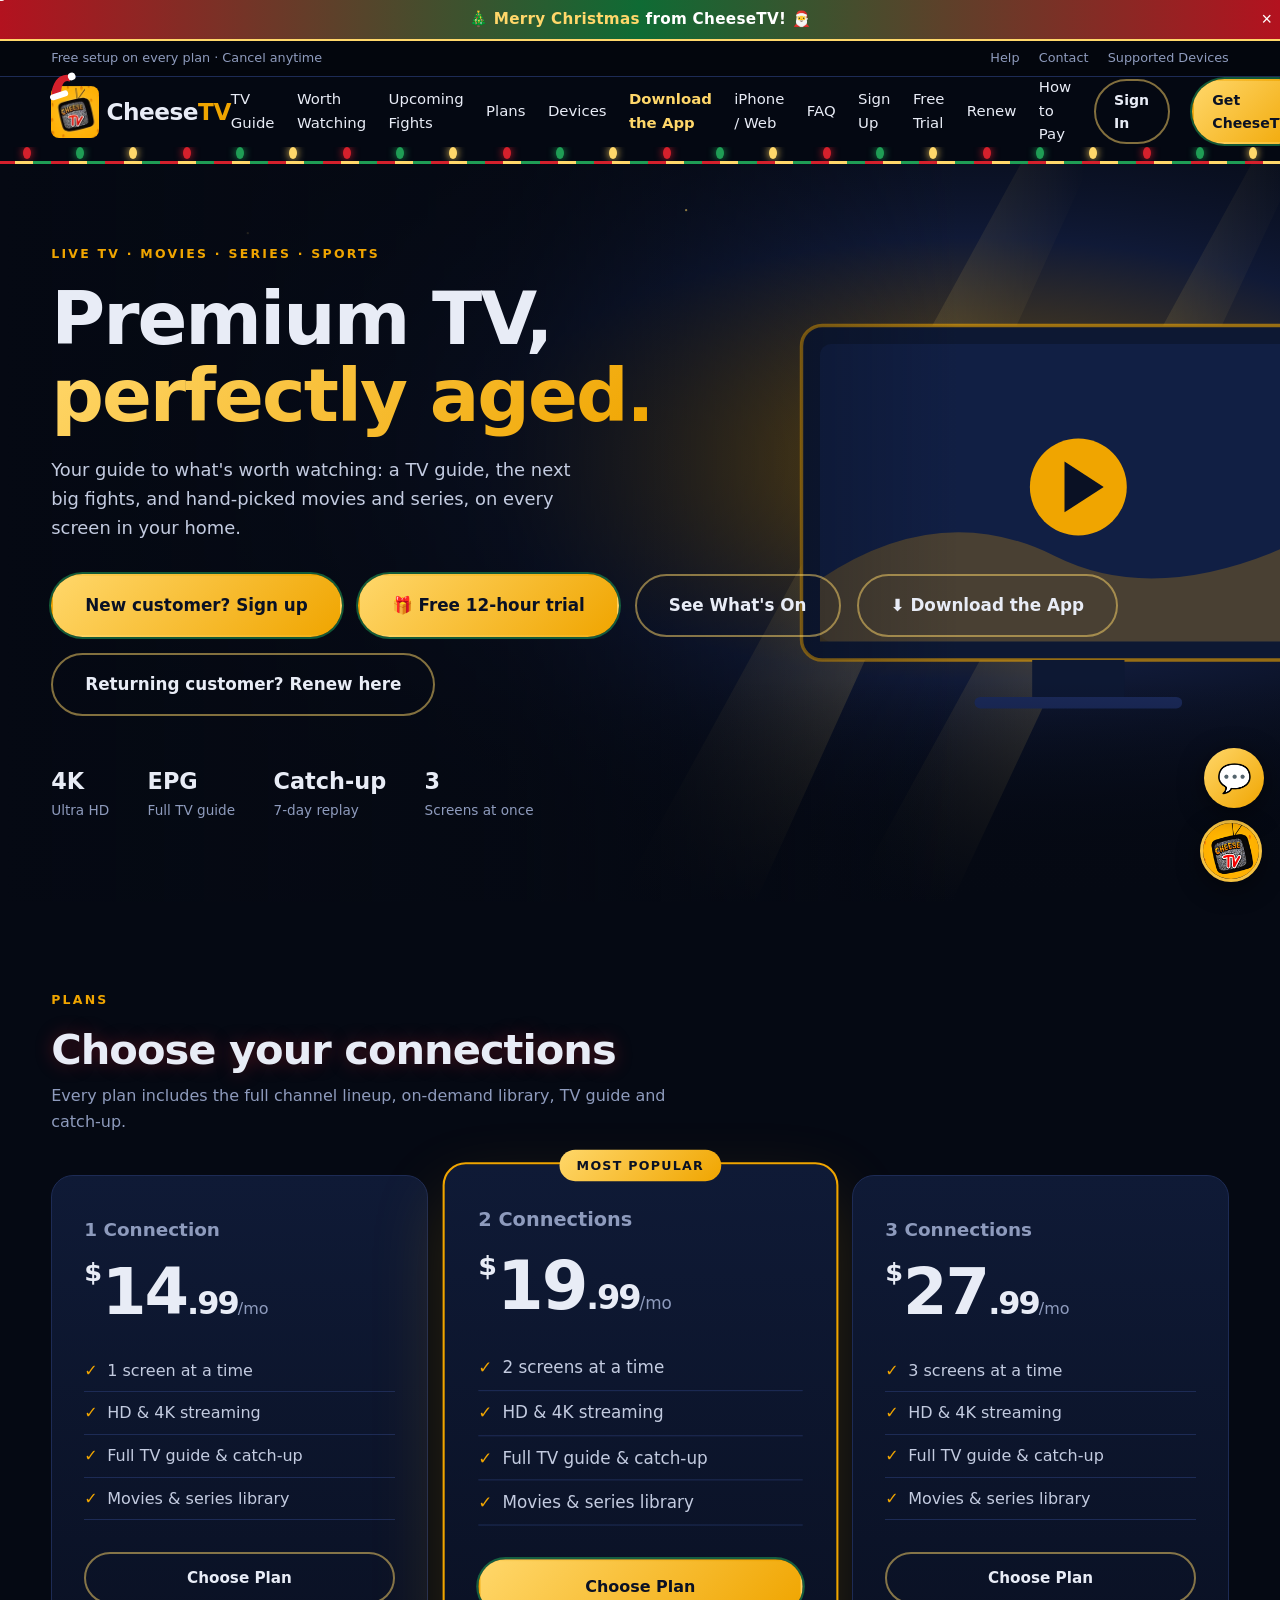
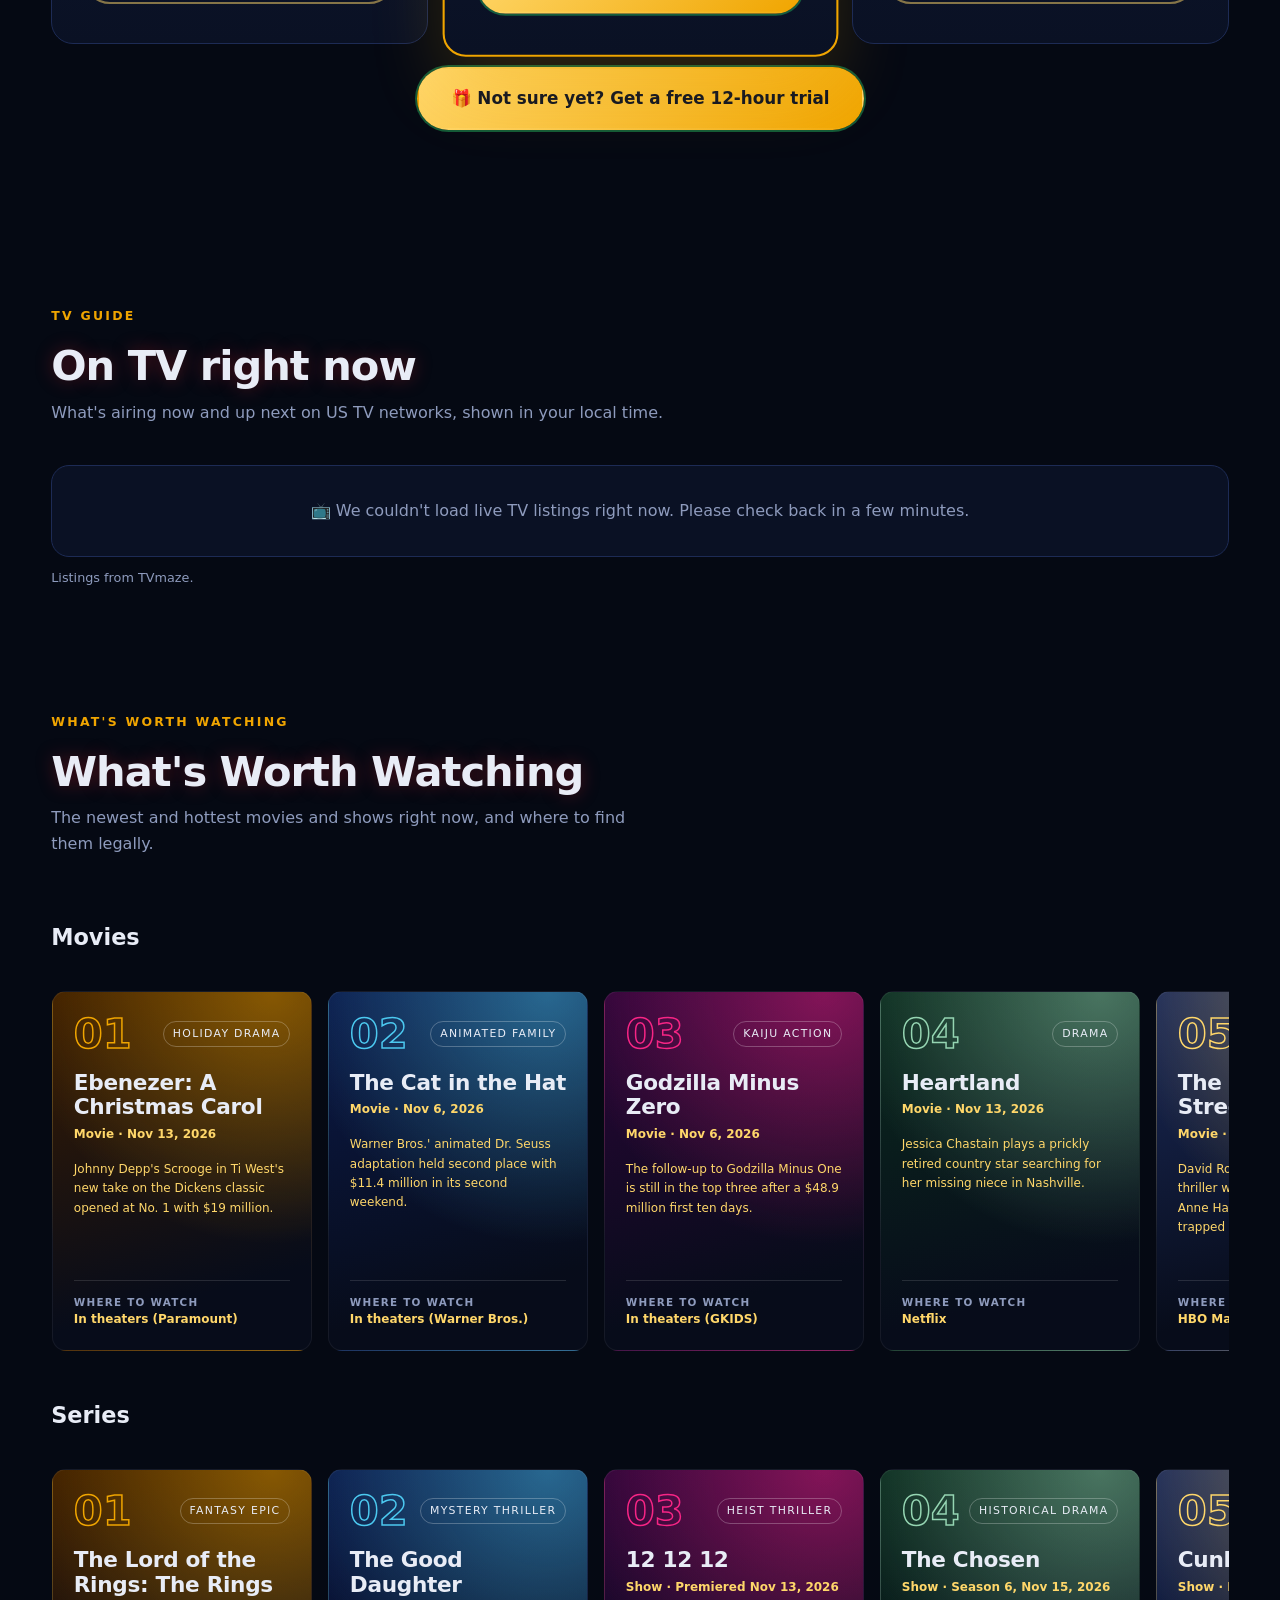
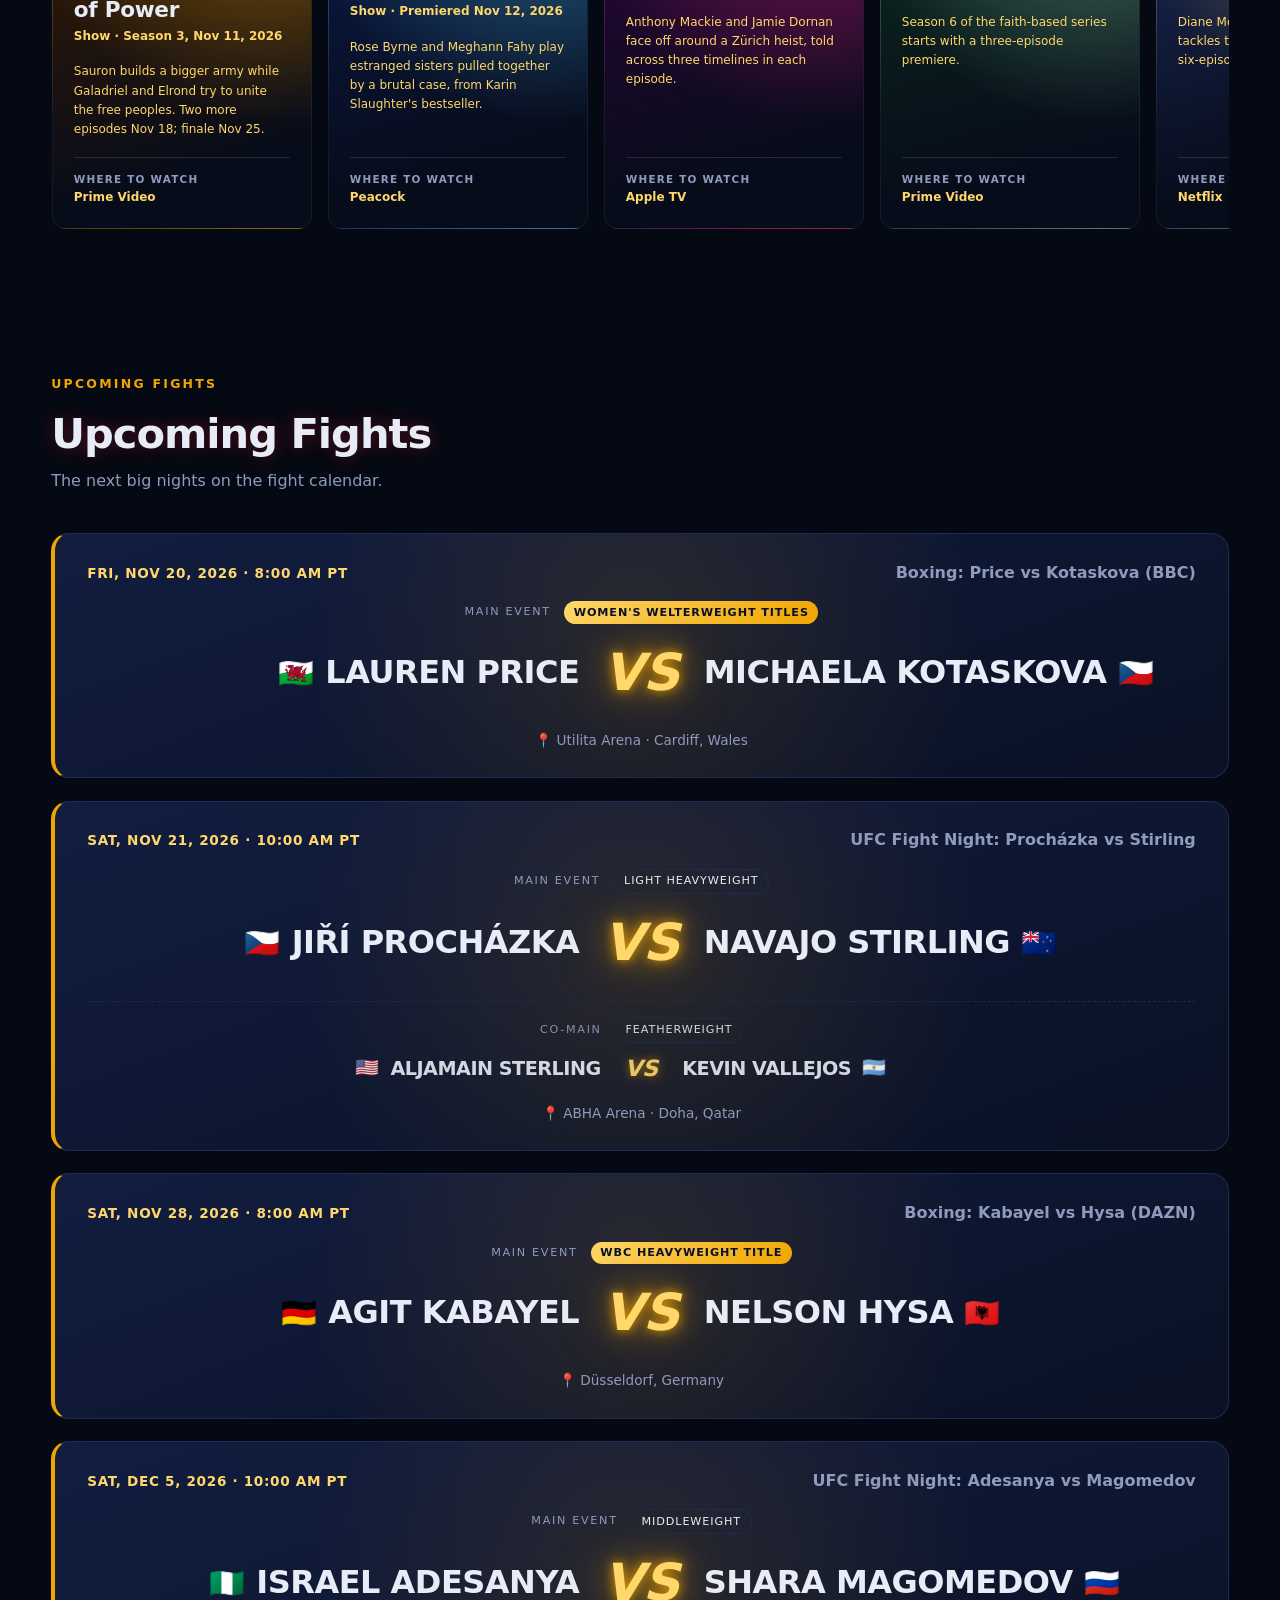
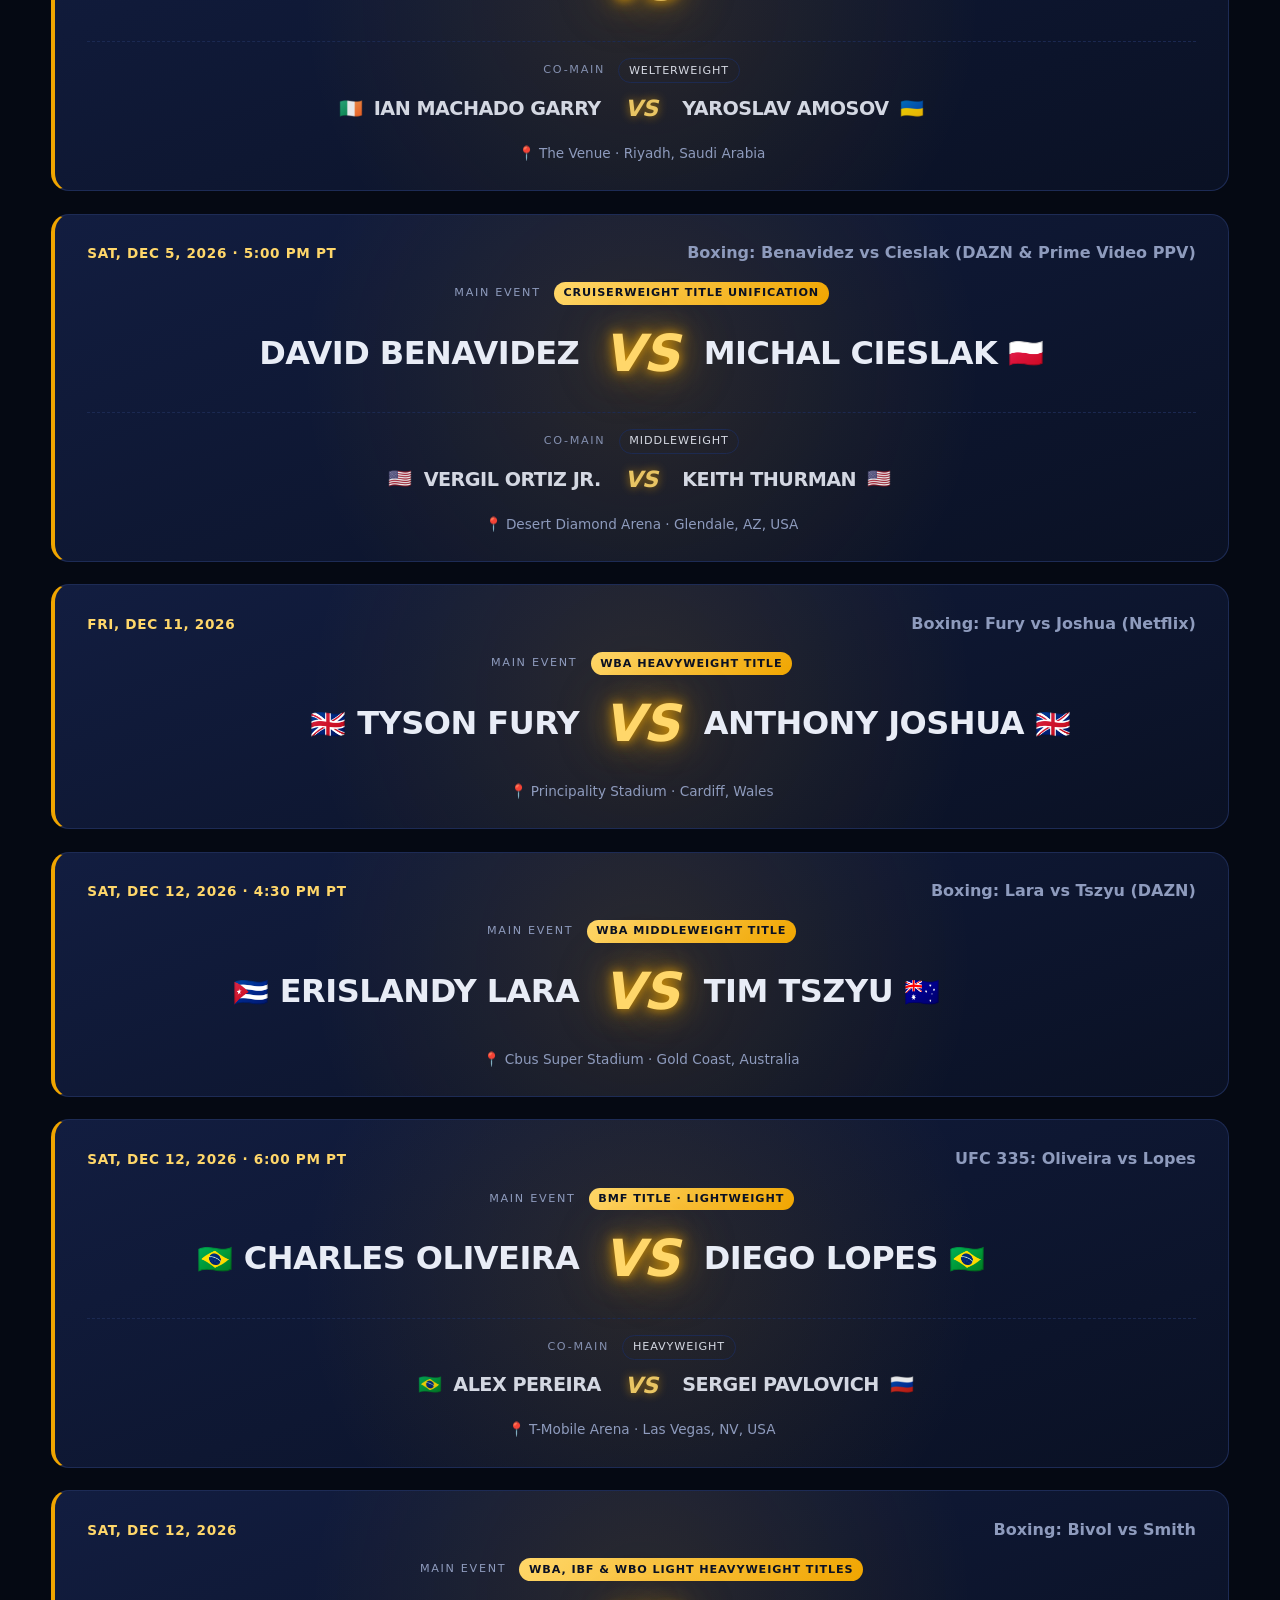
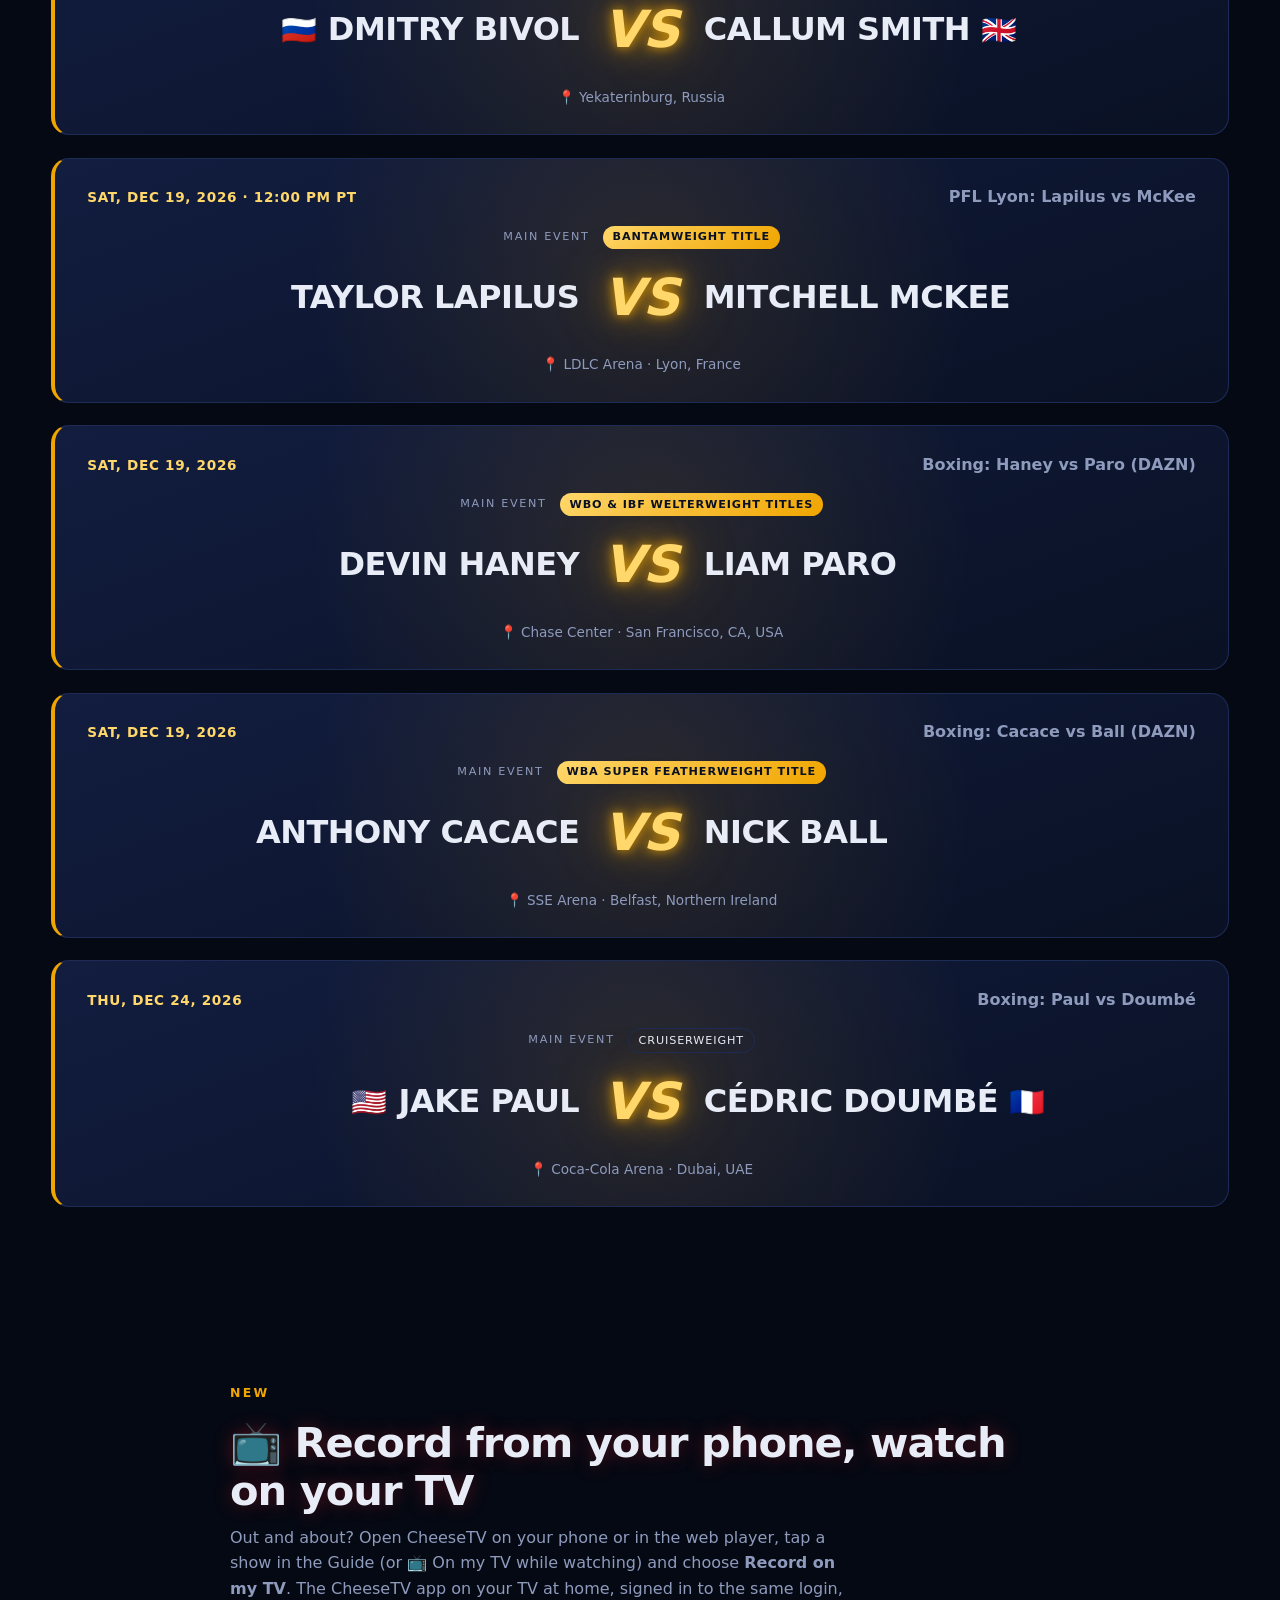
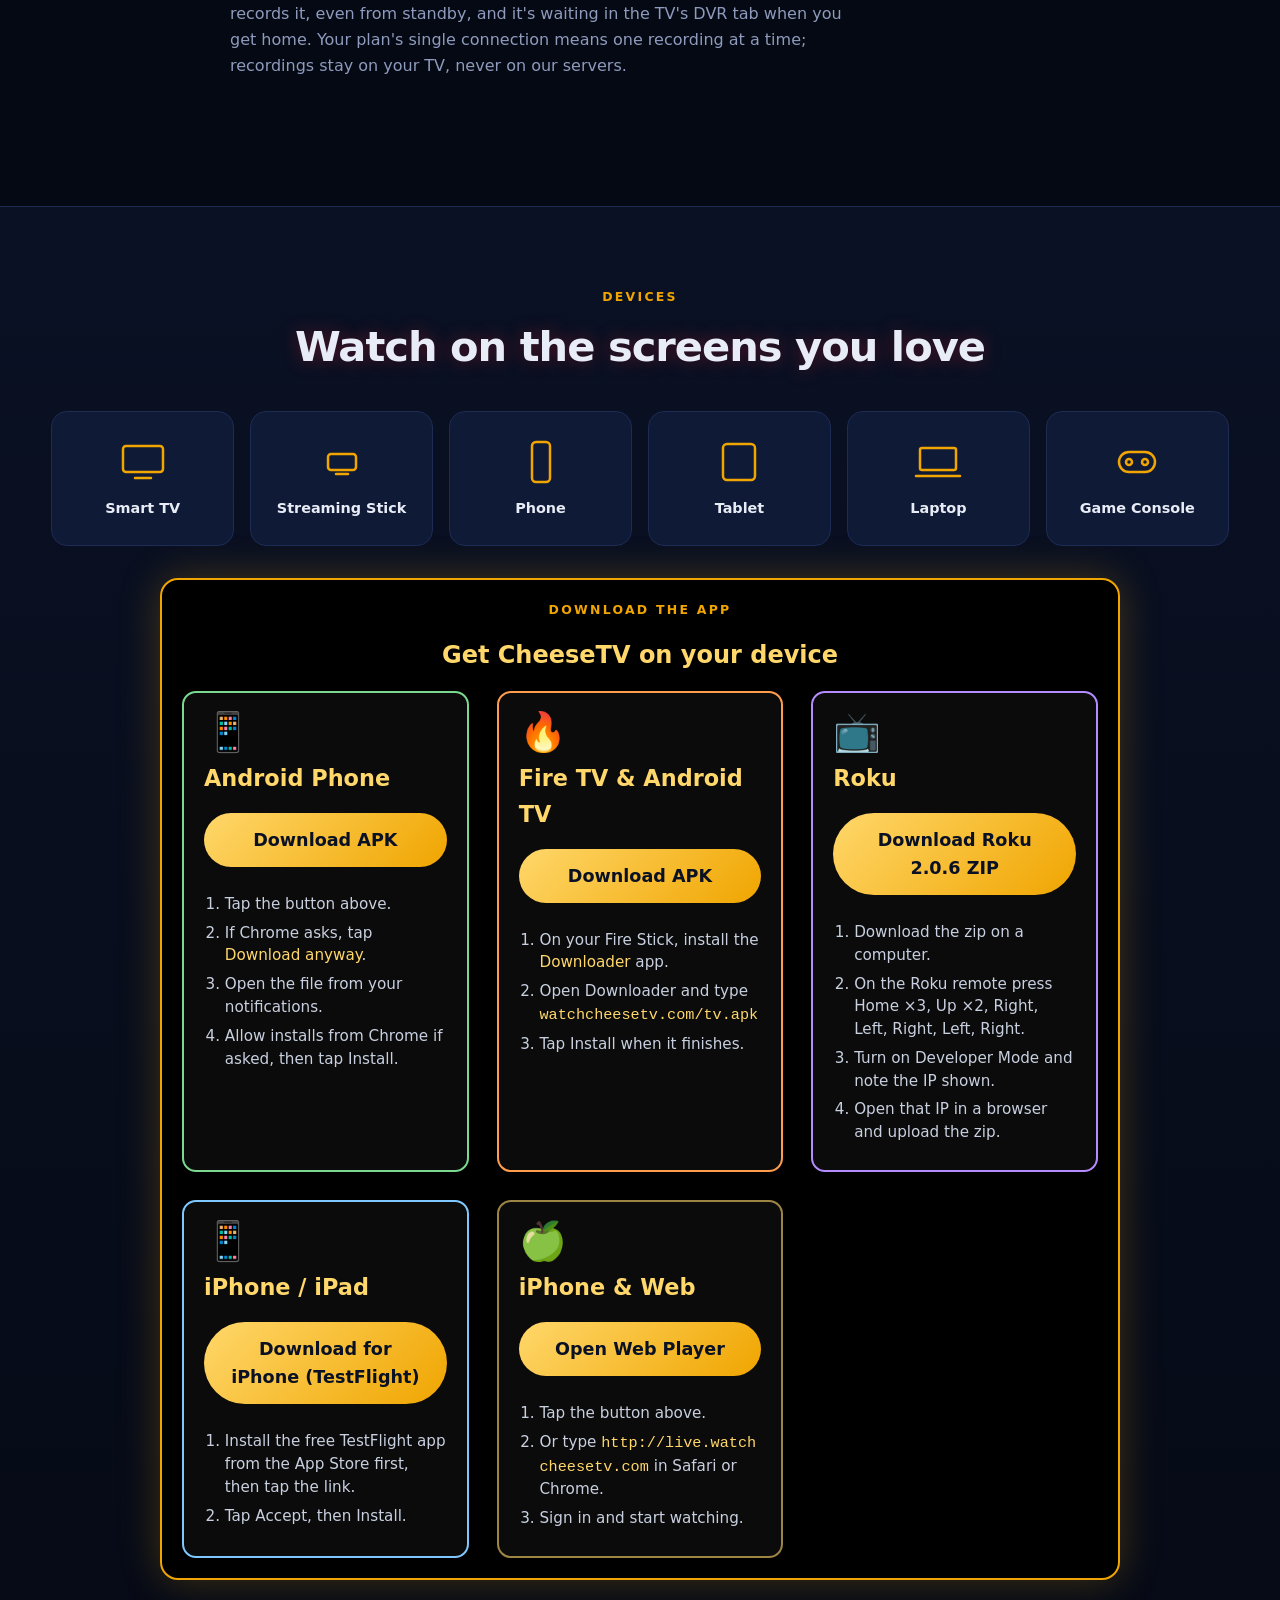
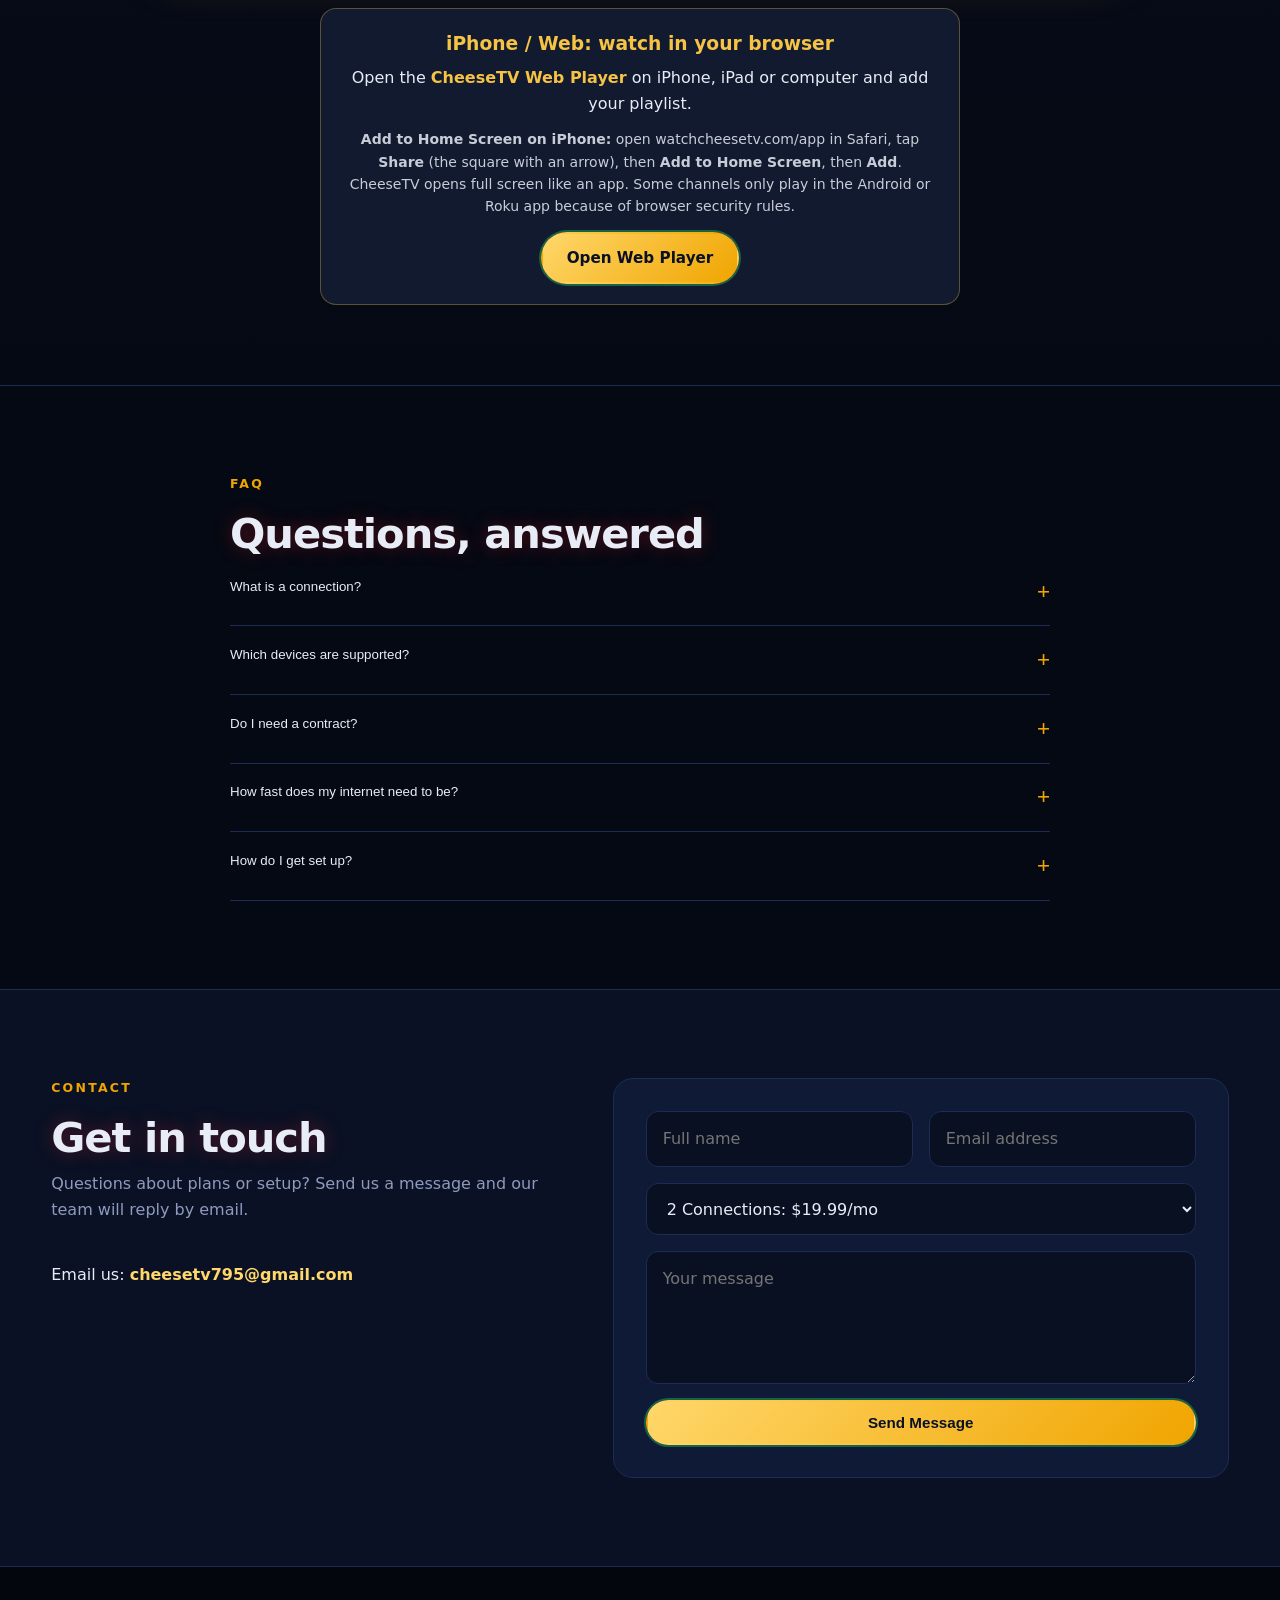
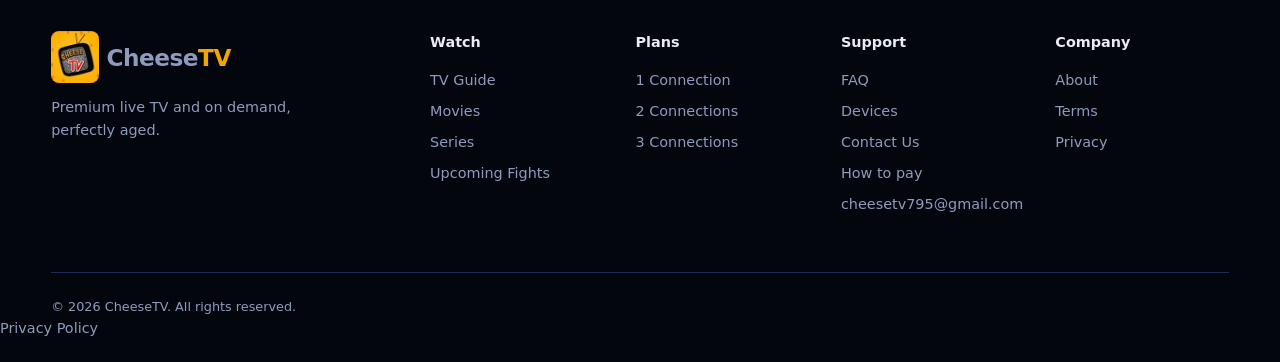
==== commit e429f191: "Back to Zelle only: remove card checkout (PayMeGate) from pricing, signup, renew, pay page and chatb" ====
--- a/index.html
+++ b/index.html
@@ -1,7 +1,7 @@
 <!DOCTYPE html>
 <html lang="en"><head><meta charset="UTF-8"><meta name="viewport" content="width=device-width,initial-scale=1">
 <title>CheeseTV — Premium Live TV &amp; On Demand</title><meta name="description" content="CheeseTV: premium live channels, movies, series and sports on every screen.">
-<link rel="stylesheet" href="styles.css?v=20261116"><link rel="stylesheet" href="assets/christmas.css?v=20261115"><link rel="manifest" href="/manifest.webmanifest"><meta name="theme-color" content="#0a1124"><link rel="icon" type="image/png" sizes="32x32" href="/icons/favicon-32.png"><link rel="icon" type="image/png" sizes="192x192" href="/icons/icon-192.png"><link rel="apple-touch-icon" href="/icons/apple-touch-icon.png"><meta name="apple-mobile-web-app-capable" content="yes"><style id="dl-critical">#download.dl{display:block;margin:32px auto 0;max-width:960px;background:#000;border:2px solid #f0a500;border-radius:18px;padding:20px;text-align:center}#download h3{color:#ffd76a;margin:0 0 16px}#download .dl-grid{display:grid;grid-template-columns:repeat(auto-fit,minmax(220px,1fr));gap:28px}#download .dl-card{display:flex;flex-direction:column;gap:8px;background:#0b0b0b;border:1px solid rgba(255,215,106,.6);border-radius:14px;padding:16px;text-align:left;text-decoration:none;color:#fff}#download .dl-card b{color:#ffd76a;font-size:1.05rem;display:block}#download .dl-card span{display:inline-block;align-self:flex-start;background:linear-gradient(135deg,#ffd76a,#f0a500);color:#0a1124;font-weight:800;padding:.5rem 1.1rem;border-radius:999px}#download .dl-card i{font-style:normal;font-size:2.4rem;line-height:1}#download .dl-card b{font-size:1.4rem!important}#download .dl-card span{font-size:1.1rem;padding:.8rem 1.4rem!important;align-self:stretch!important;text-align:center;margin:6px 0}#download .dl-card ol{margin:4px 0 0;padding-left:1.3rem;color:#c8d0e0;font-size:.95rem;line-height:1.5}#download .dl-card li{display:list-item;margin:6px 0}#download .dl-card em{color:#ffd76a;font-style:normal}#download .dl-card{padding:20px!important;gap:10px!important;border-width:2px!important}#download .dl-card:nth-child(1){border-color:#7bd88f!important}#download .dl-card:nth-child(2){border-color:#ff9d4d!important}#download .dl-card:nth-child(3){border-color:#b48cff!important}#download .dl-card:nth-child(4){border-color:#7ec8ff!important}#download .dl-card code{color:#ffd76a;overflow-wrap:anywhere;word-break:break-all;white-space:normal}#download .dl-card{min-width:0;max-width:100%;box-sizing:border-box;overflow:hidden}#dlToast{position:fixed;left:12px;right:12px;bottom:16px;z-index:9999;background:#111;color:#fff;border:2px solid #f0a500;border-radius:14px;padding:14px 40px 14px 16px;font:15px/1.4 system-ui,sans-serif;box-shadow:0 8px 30px rgba(0,0,0,.6);max-width:520px;margin:0 auto}#dlToast[hidden]{display:none}#dlToast button{position:absolute;top:6px;right:8px;background:none;border:0;color:#ffd76a;font-size:22px}</style></head>
+<link rel="stylesheet" href="styles.css?v=20261115"><link rel="stylesheet" href="assets/christmas.css?v=20261115"><link rel="manifest" href="/manifest.webmanifest"><meta name="theme-color" content="#0a1124"><link rel="icon" type="image/png" sizes="32x32" href="/icons/favicon-32.png"><link rel="icon" type="image/png" sizes="192x192" href="/icons/icon-192.png"><link rel="apple-touch-icon" href="/icons/apple-touch-icon.png"><meta name="apple-mobile-web-app-capable" content="yes"><style id="dl-critical">#download.dl{display:block;margin:32px auto 0;max-width:960px;background:#000;border:2px solid #f0a500;border-radius:18px;padding:20px;text-align:center}#download h3{color:#ffd76a;margin:0 0 16px}#download .dl-grid{display:grid;grid-template-columns:repeat(auto-fit,minmax(220px,1fr));gap:28px}#download .dl-card{display:flex;flex-direction:column;gap:8px;background:#0b0b0b;border:1px solid rgba(255,215,106,.6);border-radius:14px;padding:16px;text-align:left;text-decoration:none;color:#fff}#download .dl-card b{color:#ffd76a;font-size:1.05rem;display:block}#download .dl-card span{display:inline-block;align-self:flex-start;background:linear-gradient(135deg,#ffd76a,#f0a500);color:#0a1124;font-weight:800;padding:.5rem 1.1rem;border-radius:999px}#download .dl-card i{font-style:normal;font-size:2.4rem;line-height:1}#download .dl-card b{font-size:1.4rem!important}#download .dl-card span{font-size:1.1rem;padding:.8rem 1.4rem!important;align-self:stretch!important;text-align:center;margin:6px 0}#download .dl-card ol{margin:4px 0 0;padding-left:1.3rem;color:#c8d0e0;font-size:.95rem;line-height:1.5}#download .dl-card li{display:list-item;margin:6px 0}#download .dl-card em{color:#ffd76a;font-style:normal}#download .dl-card{padding:20px!important;gap:10px!important;border-width:2px!important}#download .dl-card:nth-child(1){border-color:#7bd88f!important}#download .dl-card:nth-child(2){border-color:#ff9d4d!important}#download .dl-card:nth-child(3){border-color:#b48cff!important}#download .dl-card:nth-child(4){border-color:#7ec8ff!important}#download .dl-card code{color:#ffd76a;overflow-wrap:anywhere;word-break:break-all;white-space:normal}#download .dl-card{min-width:0;max-width:100%;box-sizing:border-box;overflow:hidden}#dlToast{position:fixed;left:12px;right:12px;bottom:16px;z-index:9999;background:#111;color:#fff;border:2px solid #f0a500;border-radius:14px;padding:14px 40px 14px 16px;font:15px/1.4 system-ui,sans-serif;box-shadow:0 8px 30px rgba(0,0,0,.6);max-width:520px;margin:0 auto}#dlToast[hidden]{display:none}#dlToast button{position:absolute;top:6px;right:8px;background:none;border:0;color:#ffd76a;font-size:22px}</style></head>
 <body>
 <div class="util"><div class="wrap util-in"><span>Free setup on every plan · Cancel anytime</span><nav><a href="#faq">Help</a><a href="#contact">Contact</a><a href="#devices">Supported Devices</a></nav></div></div>
 <header class="nav"><div class="wrap nav-in">
@@ -29,10 +29,10 @@
 
 <section id="plans" class="sec wrap"><p class="eyebrow">Plans</p><h2>Choose your connections</h2><p class="sub">Every plan includes the full channel lineup, on-demand library, TV guide and catch-up.</p>
 <div class="plans">
-<div class="plan"><h3>1 Connection</h3><p class="price"><sup>$</sup>14<span>.99</span><small>/mo</small></p><ul><li>1 screen at a time</li><li>HD &amp; 4K streaming</li><li>Full TV guide &amp; catch-up</li><li>Movies &amp; series library</li></ul><a href="/signup.html?plan=1" class="btn ghost block">Pay with Zelle</a><a href="/signup.html?plan=1&amp;pay=card" class="btn ghost block paycard" aria-label="Pay for 1 connection with card (Stripe)">💳 Pay with card</a></div>
-<div class="plan pop"><span class="tag">Most Popular</span><h3>2 Connections</h3><p class="price"><sup>$</sup>19<span>.99</span><small>/mo</small></p><ul><li>2 screens at a time</li><li>HD &amp; 4K streaming</li><li>Full TV guide &amp; catch-up</li><li>Movies &amp; series library</li></ul><a href="/signup.html?plan=2" class="btn block">Pay with Zelle</a><a href="/signup.html?plan=2&amp;pay=card" class="btn ghost block paycard" aria-label="Pay for 2 connections with card (Stripe)">💳 Pay with card</a></div>
-<div class="plan"><h3>3 Connections</h3><p class="price"><sup>$</sup>27<span>.99</span><small>/mo</small></p><ul><li>3 screens at a time</li><li>HD &amp; 4K streaming</li><li>Full TV guide &amp; catch-up</li><li>Movies &amp; series library</li></ul><a href="/signup.html?plan=3" class="btn ghost block">Pay with Zelle</a><a href="/signup.html?plan=3&amp;pay=card" class="btn ghost block paycard" aria-label="Pay for 3 connections with card (Stripe)">💳 Pay with card</a></div>
-</div><p class="paynote">Pay with <b>Zelle</b> or <b>card</b> (through Stripe on our partner's secure checkout). Card payments are processed by our secure payment partner and may show as a small crypto purchase (no crypto knowledge or wallet needed; the payment goes to CheeseTV). They're a one-time payment for one month (not a subscription), so you renew each month. We create your login within 1–3 hours and email it to you. No refunds, so try the free 12-hour trial first.</p><p class="planctas"><a href="/trial.html" class="btn lg">🎁 Not sure yet? Get a free 12-hour trial</a><a href="/renew.html" class="btn ghost lg">🔁 Existing customer? Renew</a></p></section>
+<div class="plan"><h3>1 Connection</h3><p class="price"><sup>$</sup>14<span>.99</span><small>/mo</small></p><ul><li>1 screen at a time</li><li>HD &amp; 4K streaming</li><li>Full TV guide &amp; catch-up</li><li>Movies &amp; series library</li></ul><a href="/signup.html" class="btn ghost block">Choose Plan</a></div>
+<div class="plan pop"><span class="tag">Most Popular</span><h3>2 Connections</h3><p class="price"><sup>$</sup>19<span>.99</span><small>/mo</small></p><ul><li>2 screens at a time</li><li>HD &amp; 4K streaming</li><li>Full TV guide &amp; catch-up</li><li>Movies &amp; series library</li></ul><a href="/signup.html" class="btn block">Choose Plan</a></div>
+<div class="plan"><h3>3 Connections</h3><p class="price"><sup>$</sup>27<span>.99</span><small>/mo</small></p><ul><li>3 screens at a time</li><li>HD &amp; 4K streaming</li><li>Full TV guide &amp; catch-up</li><li>Movies &amp; series library</li></ul><a href="/signup.html" class="btn ghost block">Choose Plan</a></div>
+</div><p style="text-align:center;margin-top:1.4rem"><a href="/trial.html" class="btn lg">🎁 Not sure yet? Get a free 12-hour trial</a></p></section>
 
 <section id="guide" class="sec wrap"><p class="eyebrow">TV Guide</p><h2>On TV right now</h2><p class="sub">What's airing now and up next on US TV networks, shown in your local time.</p>
 <div class="guide live-guide" id="guideGrid"><p class="lg-fail">Loading live listings…</p></div><p class="lg-note">Listings from TVmaze.</p></section>
@@ -77,5 +77,5 @@
 <script>(function(){var b=document.getElementById('fabBtn'),m=document.getElementById('fabMenu');b.onclick=function(e){e.stopPropagation();location.href='http://live.watchcheesetv.com/'};document.addEventListener('click',function(){m.hidden=true;b.setAttribute('aria-expanded','false')});document.getElementById('fabTop').onclick=function(e){e.preventDefault();window.scrollTo({top:0,behavior:'smooth'})};})();</script>
 <div id="dlToast" role="status" aria-live="polite" hidden><button aria-label="Close" onclick="this.parentNode.hidden=true">×</button><span></span></div>
 <script>(function(){var t=document.getElementById('dlToast'),tm;document.querySelectorAll('#download a.dl-card[download]').forEach(function(a){a.addEventListener('click',function(){var mb=/roku/.test(a.href)?'':' (63 MB)';t.querySelector('span').textContent='Downloading CheeseTV'+mb+'… If Chrome asks, tap Download anyway. Then open it from your notifications or Chrome ⋮ › Downloads.';t.hidden=false;clearTimeout(tm);tm=setTimeout(function(){t.hidden=true},15000)})})})();</script>
-<script src="script.js?v=20261115"></script><script src="assets/christmas.js?v=20261115" defer></script><script src="assets/chatbot.js?v=20261116b" defer></script>
+<script src="script.js?v=20261115"></script><script src="assets/christmas.js?v=20261115" defer></script><script src="assets/chatbot.js?v=20261028t" defer></script>
 <script src="/assets/visit.js" defer></script></body></html>
--- a/styles.css
+++ b/styles.css
@@ -110,6 +110,3 @@
 .dl-grid{display:grid;grid-template-columns:repeat(auto-fit,minmax(200px,1fr));gap:14px}.dl-card{display:flex;flex-direction:column;gap:8px;background:#0b0b0b;border:1px solid rgba(255,215,106,.45);border-radius:14px;padding:16px;text-align:left;transition:.2s}.dl-card:hover{border-color:var(--gold2);transform:translateY(-2px)}
 .dl-card b{color:var(--gold2);font-size:1.05rem}.dl-card span{align-self:flex-start;background:linear-gradient(135deg,var(--gold2),var(--gold));color:#0a1124;font-weight:800;padding:.5rem 1.1rem;border-radius:999px}.dl-card small{color:var(--mut);font-size:.82rem;line-height:1.4}.dl-card code{color:var(--gold2)}
 .links a.dl-nav{color:var(--gold2);font-weight:700}
-
-/* card checkout (PayMeGate) */
-.plan .paycard{margin-top:.6rem;font-size:.86rem;padding:.6rem 1rem}.paynote{max-width:760px;margin:1.6rem auto 0;text-align:center;color:var(--mut);font-size:.9rem;line-height:1.6}.paynote b{color:var(--gold2)}.planctas{display:flex;gap:.8rem;justify-content:center;flex-wrap:wrap;margin-top:1.2rem}
